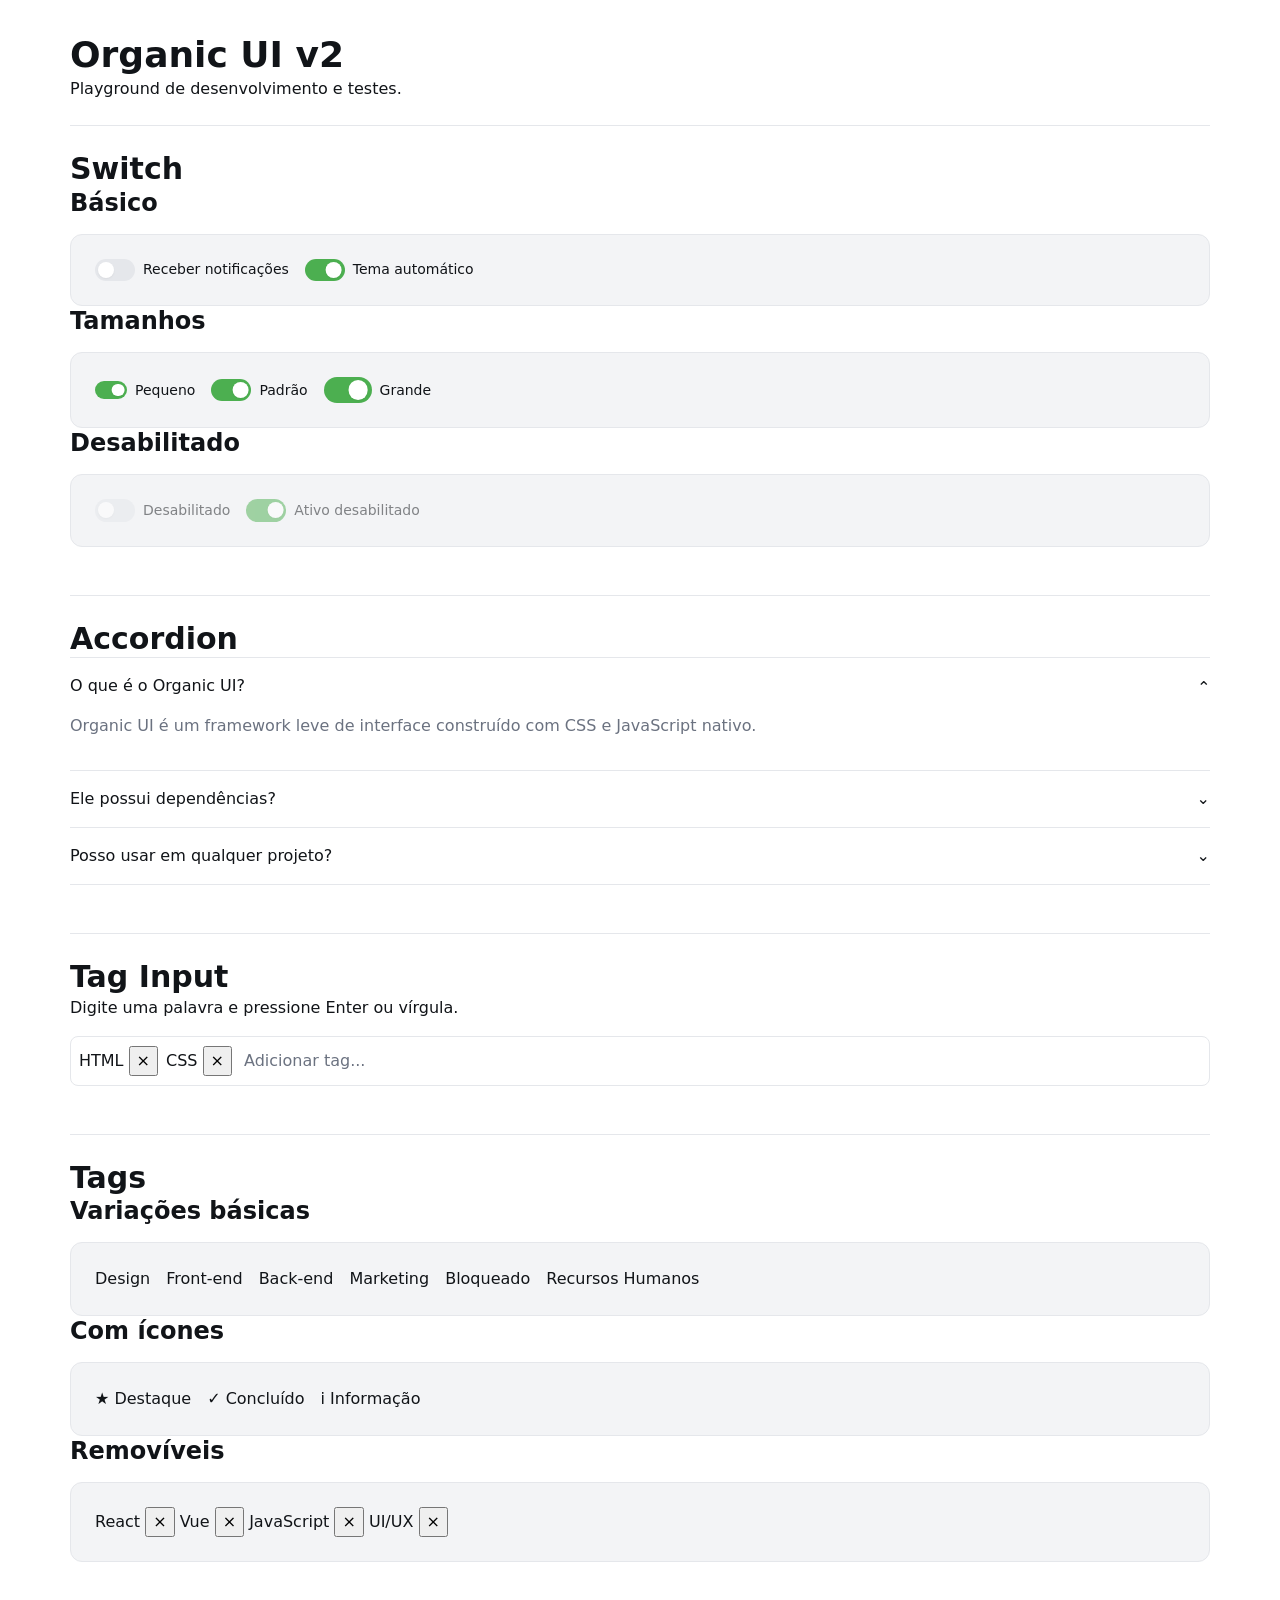
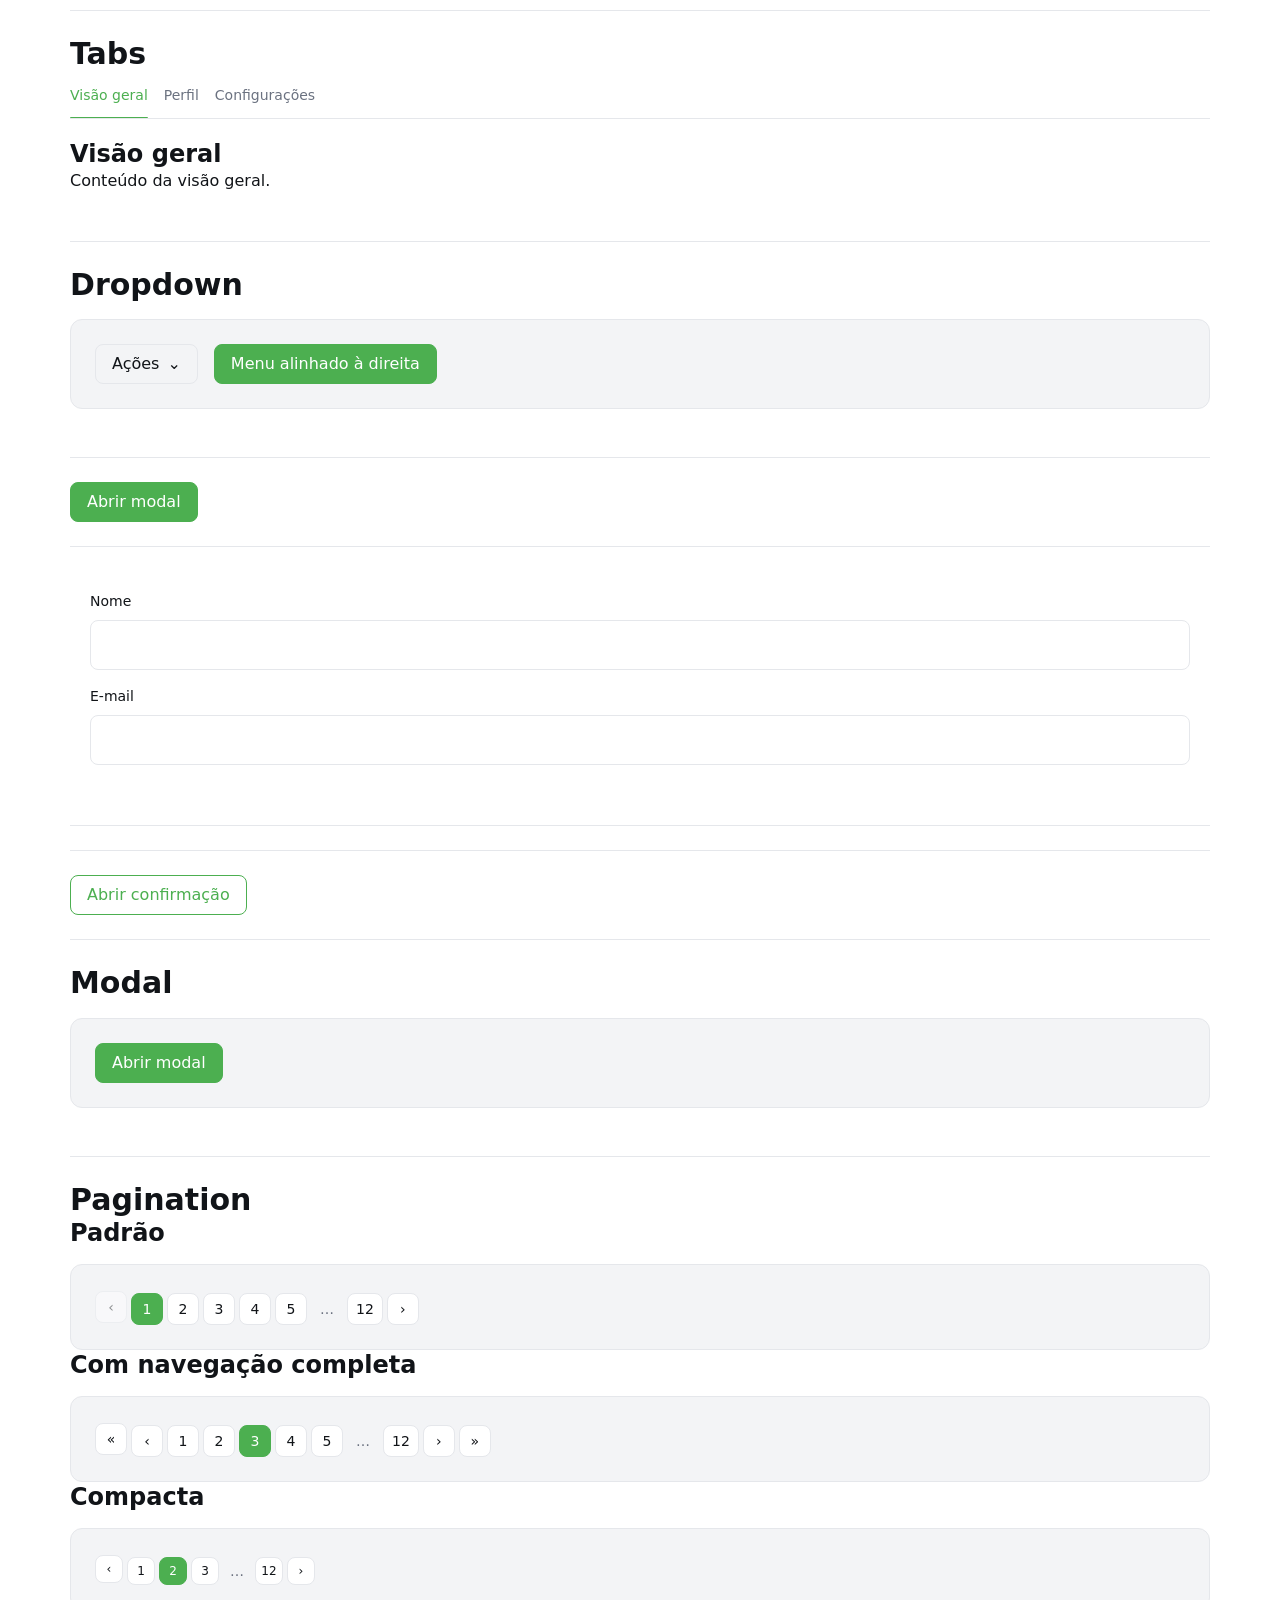
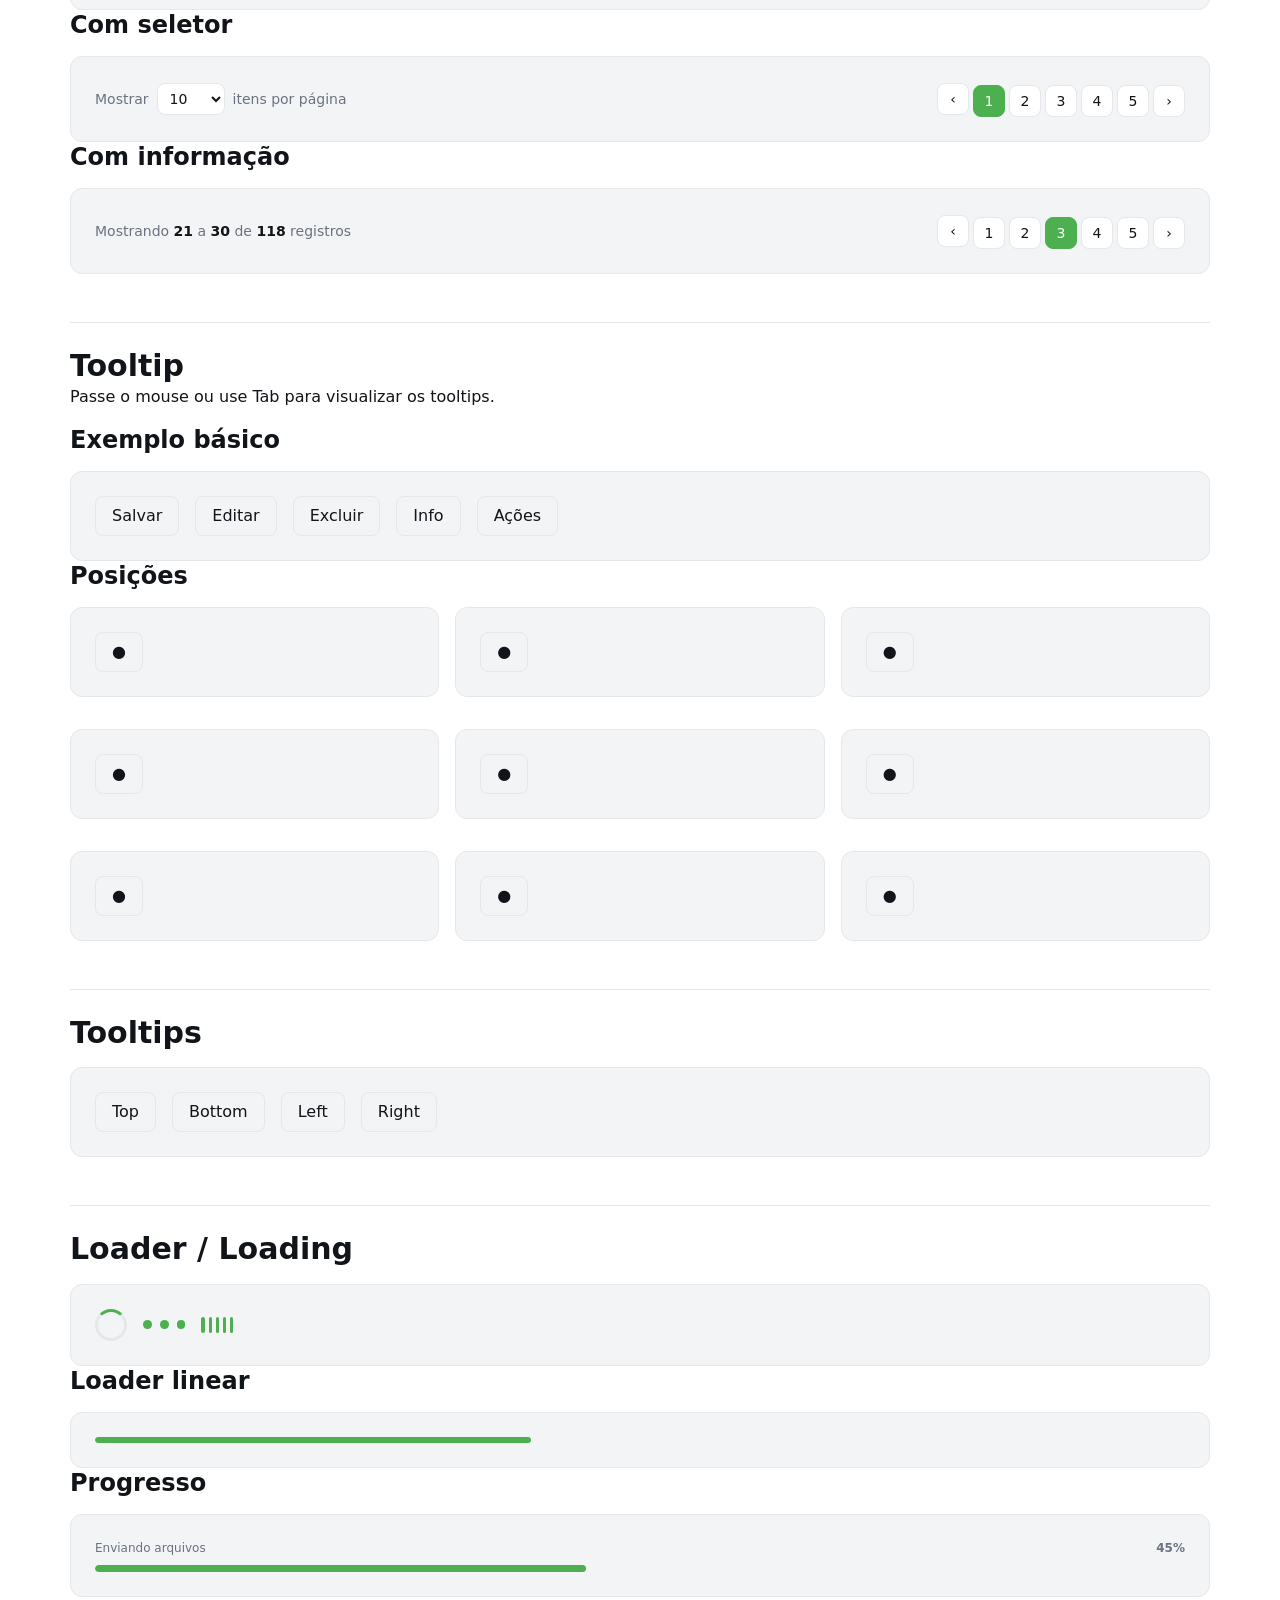
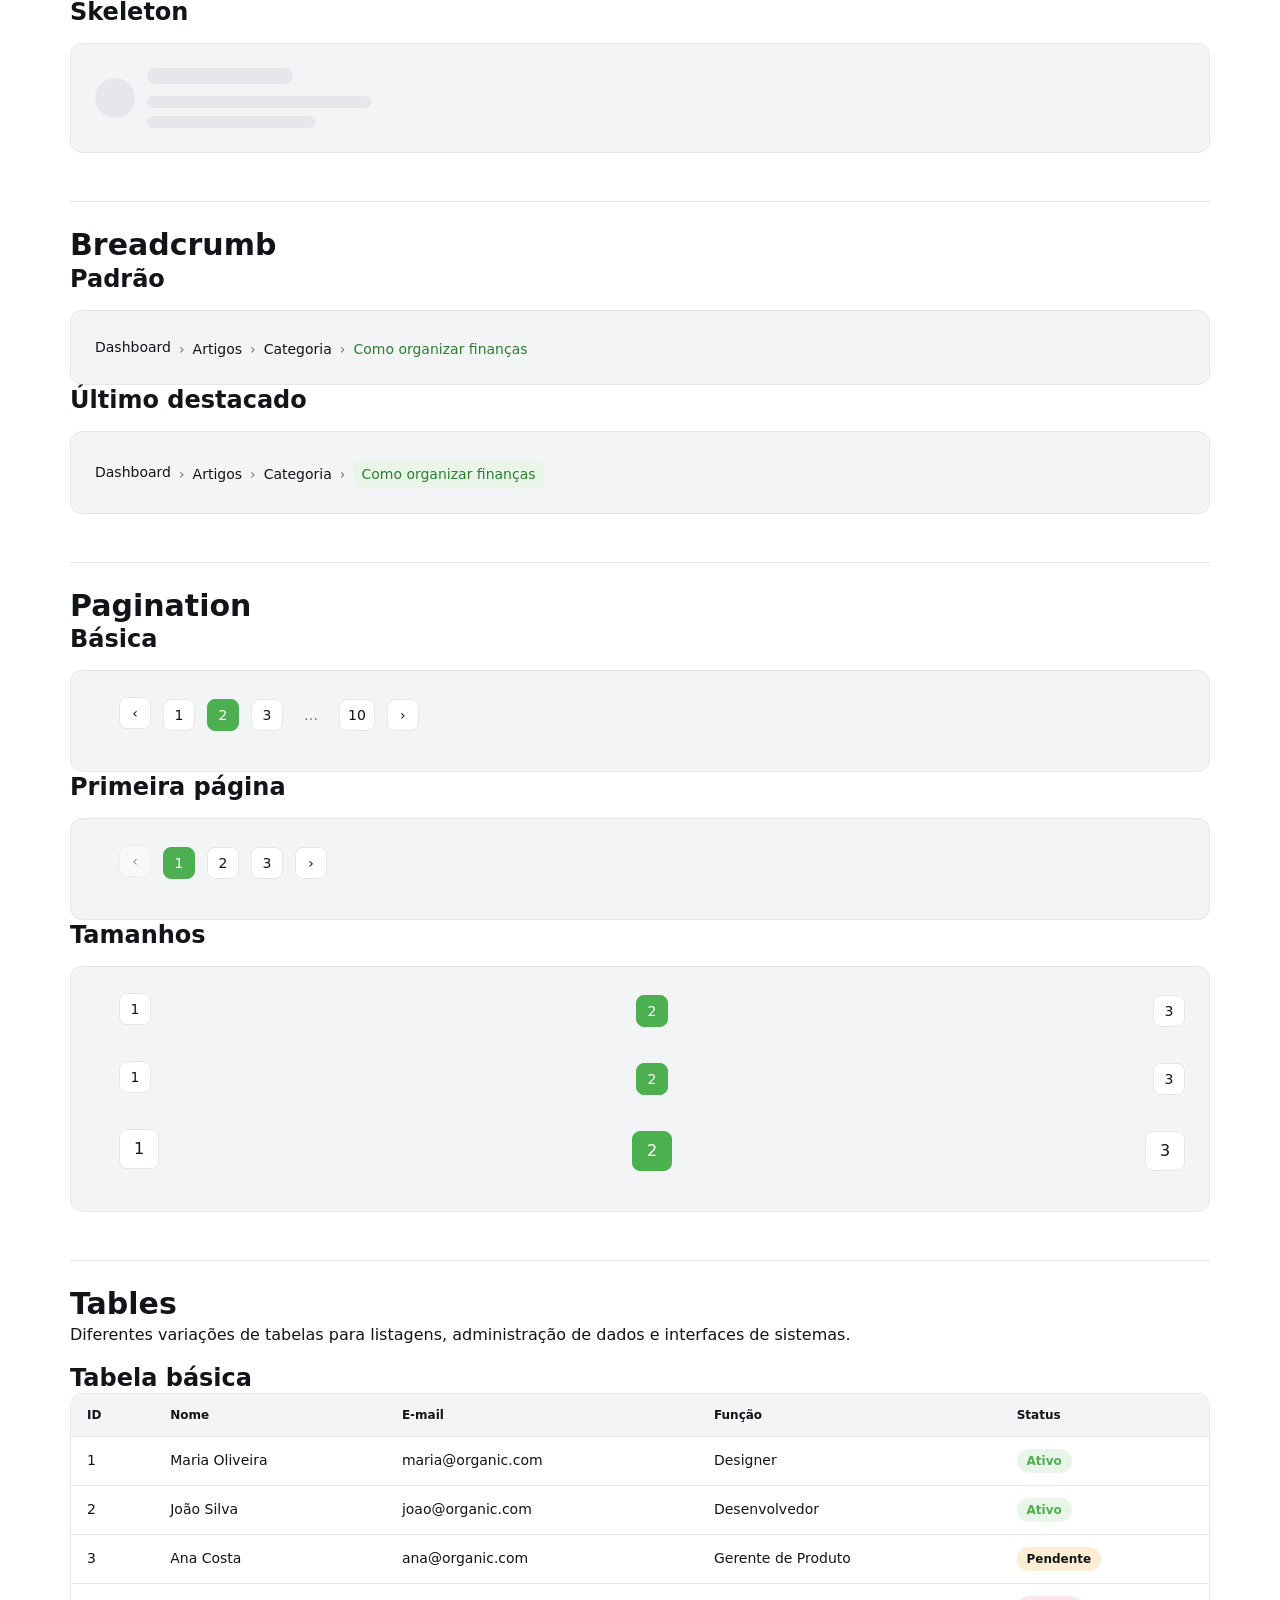
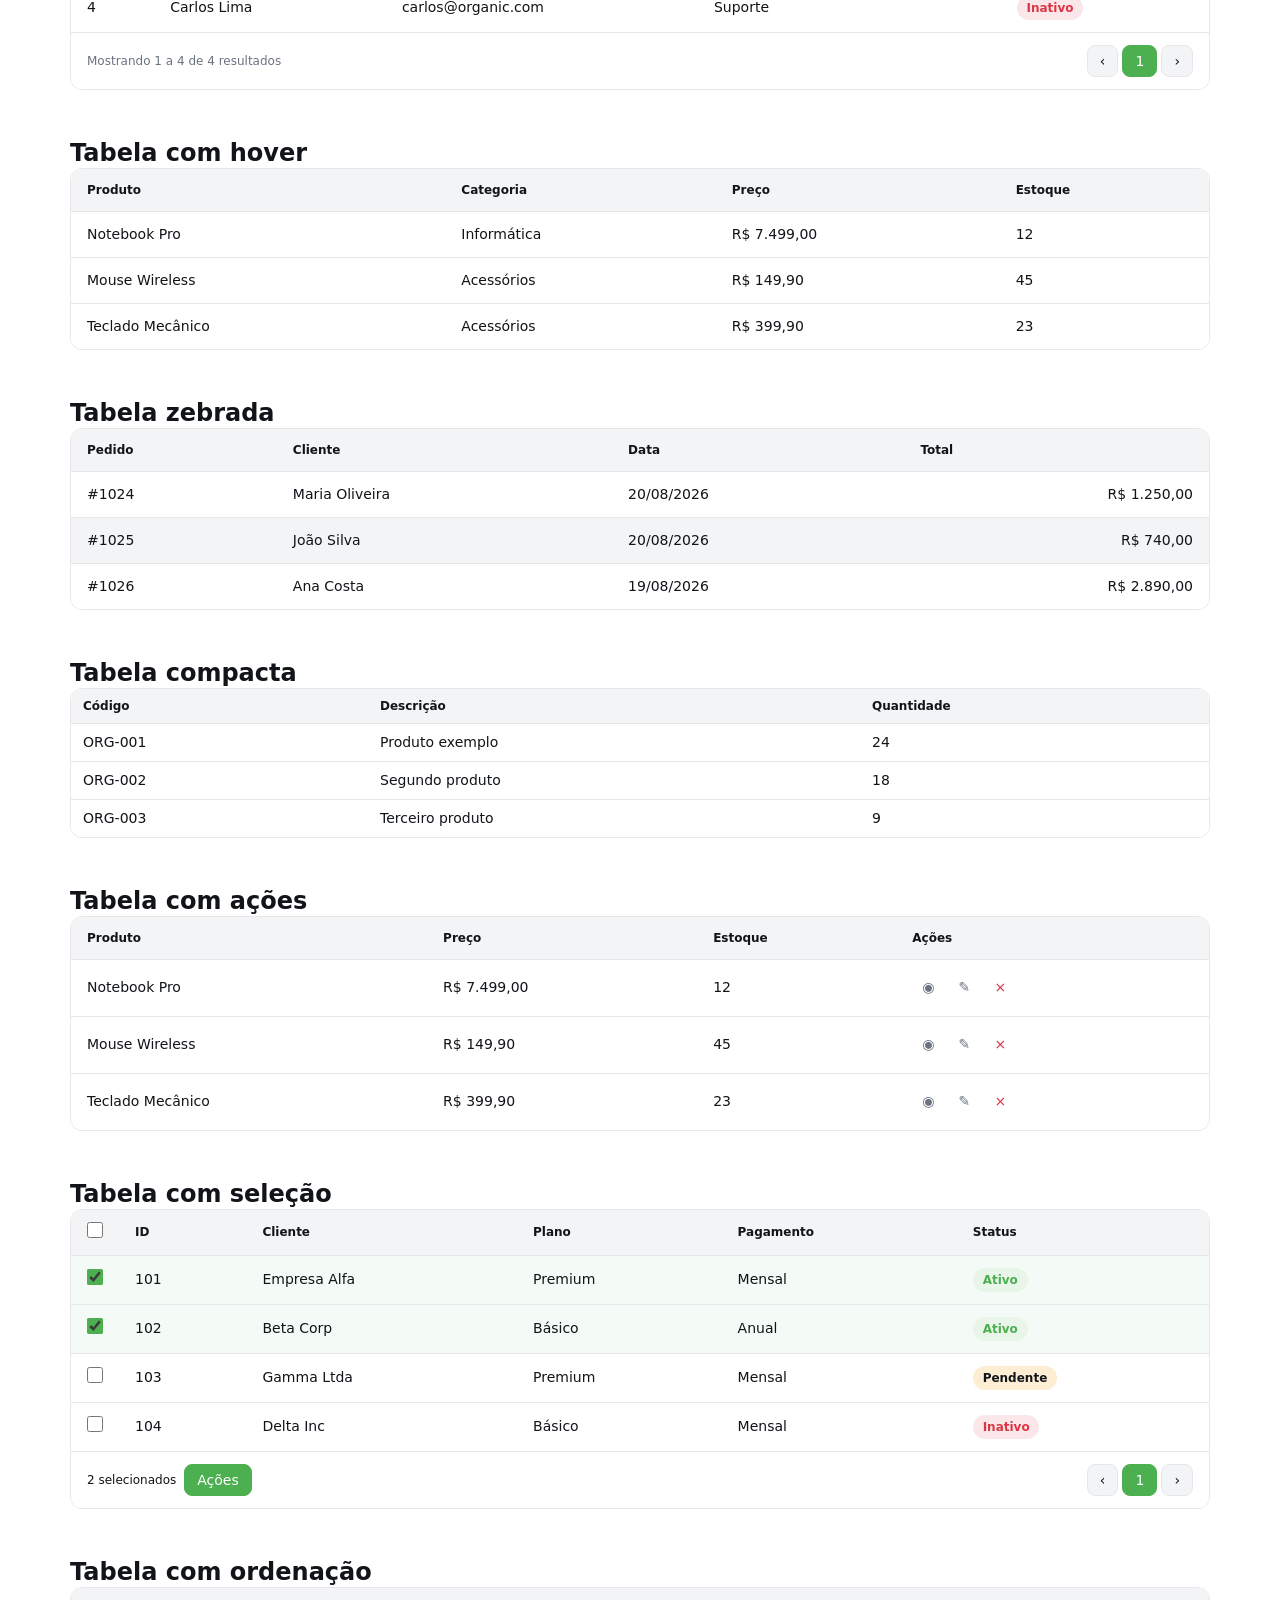
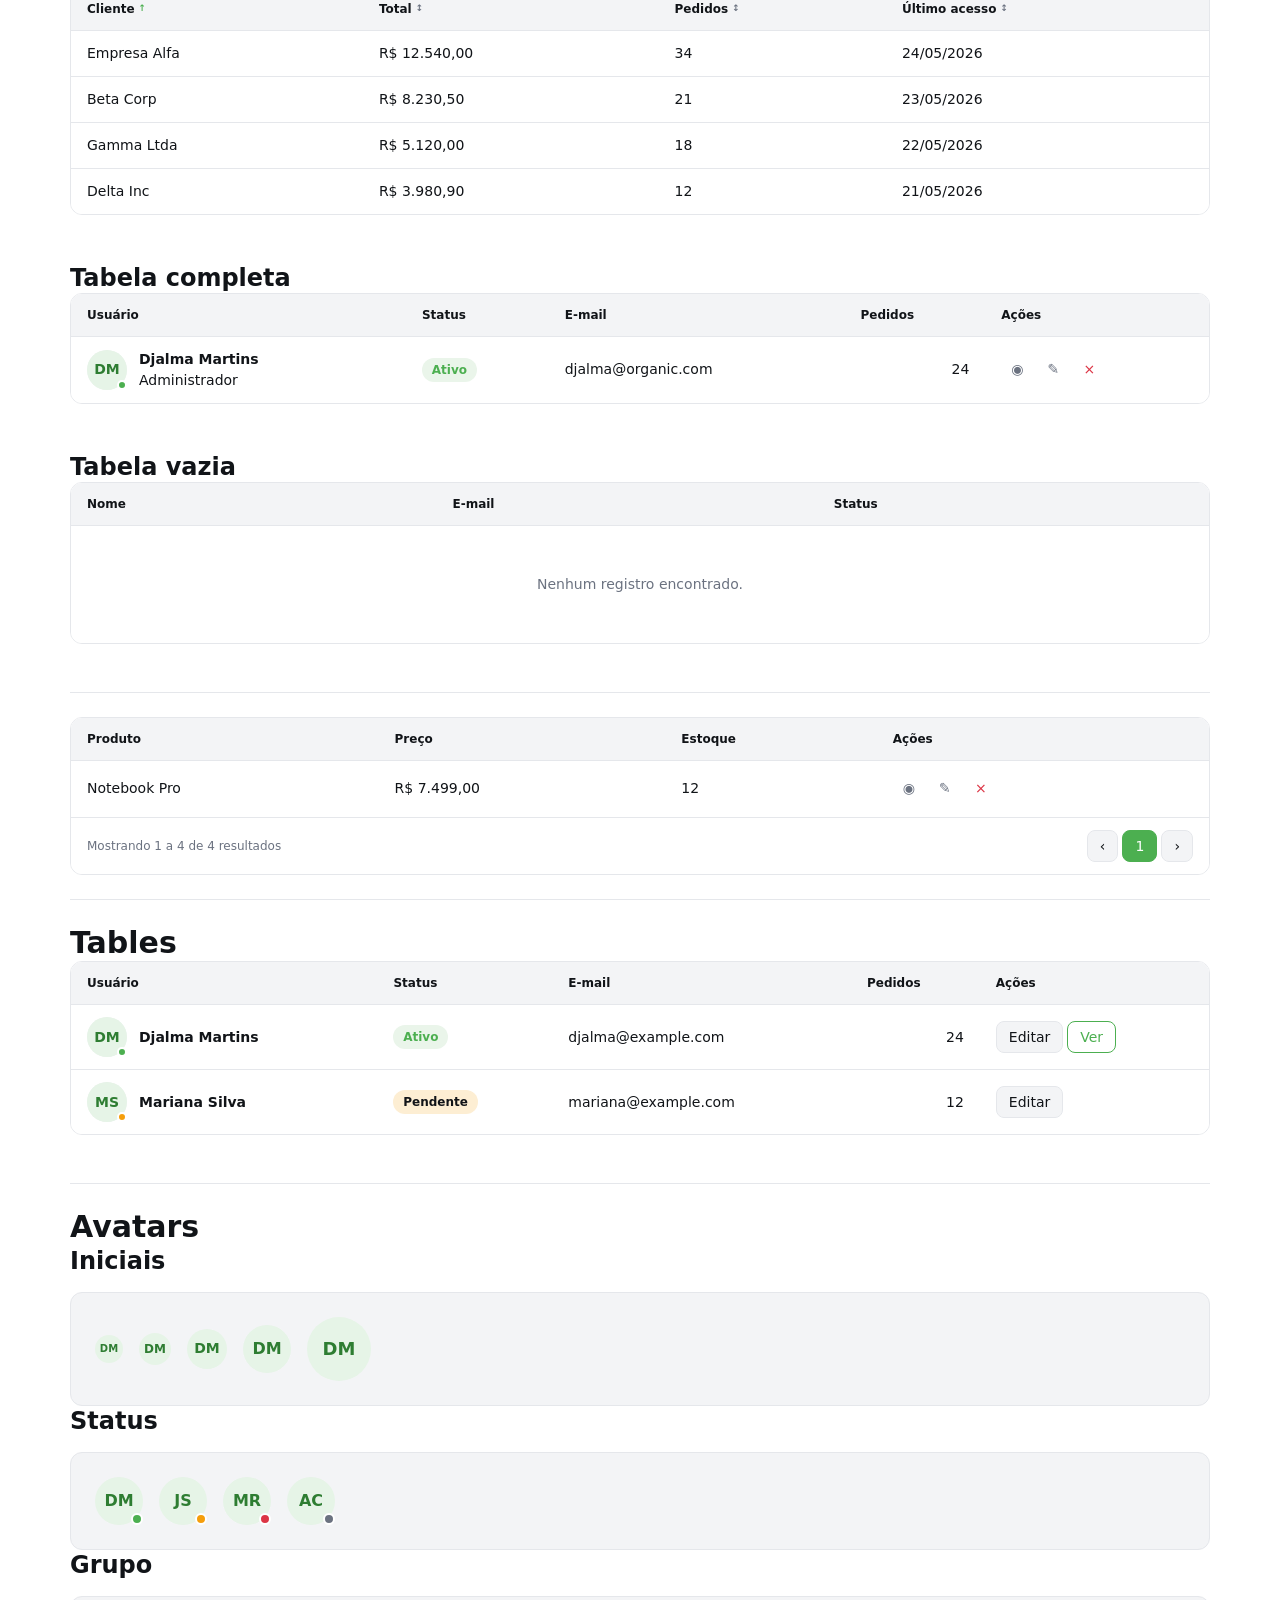
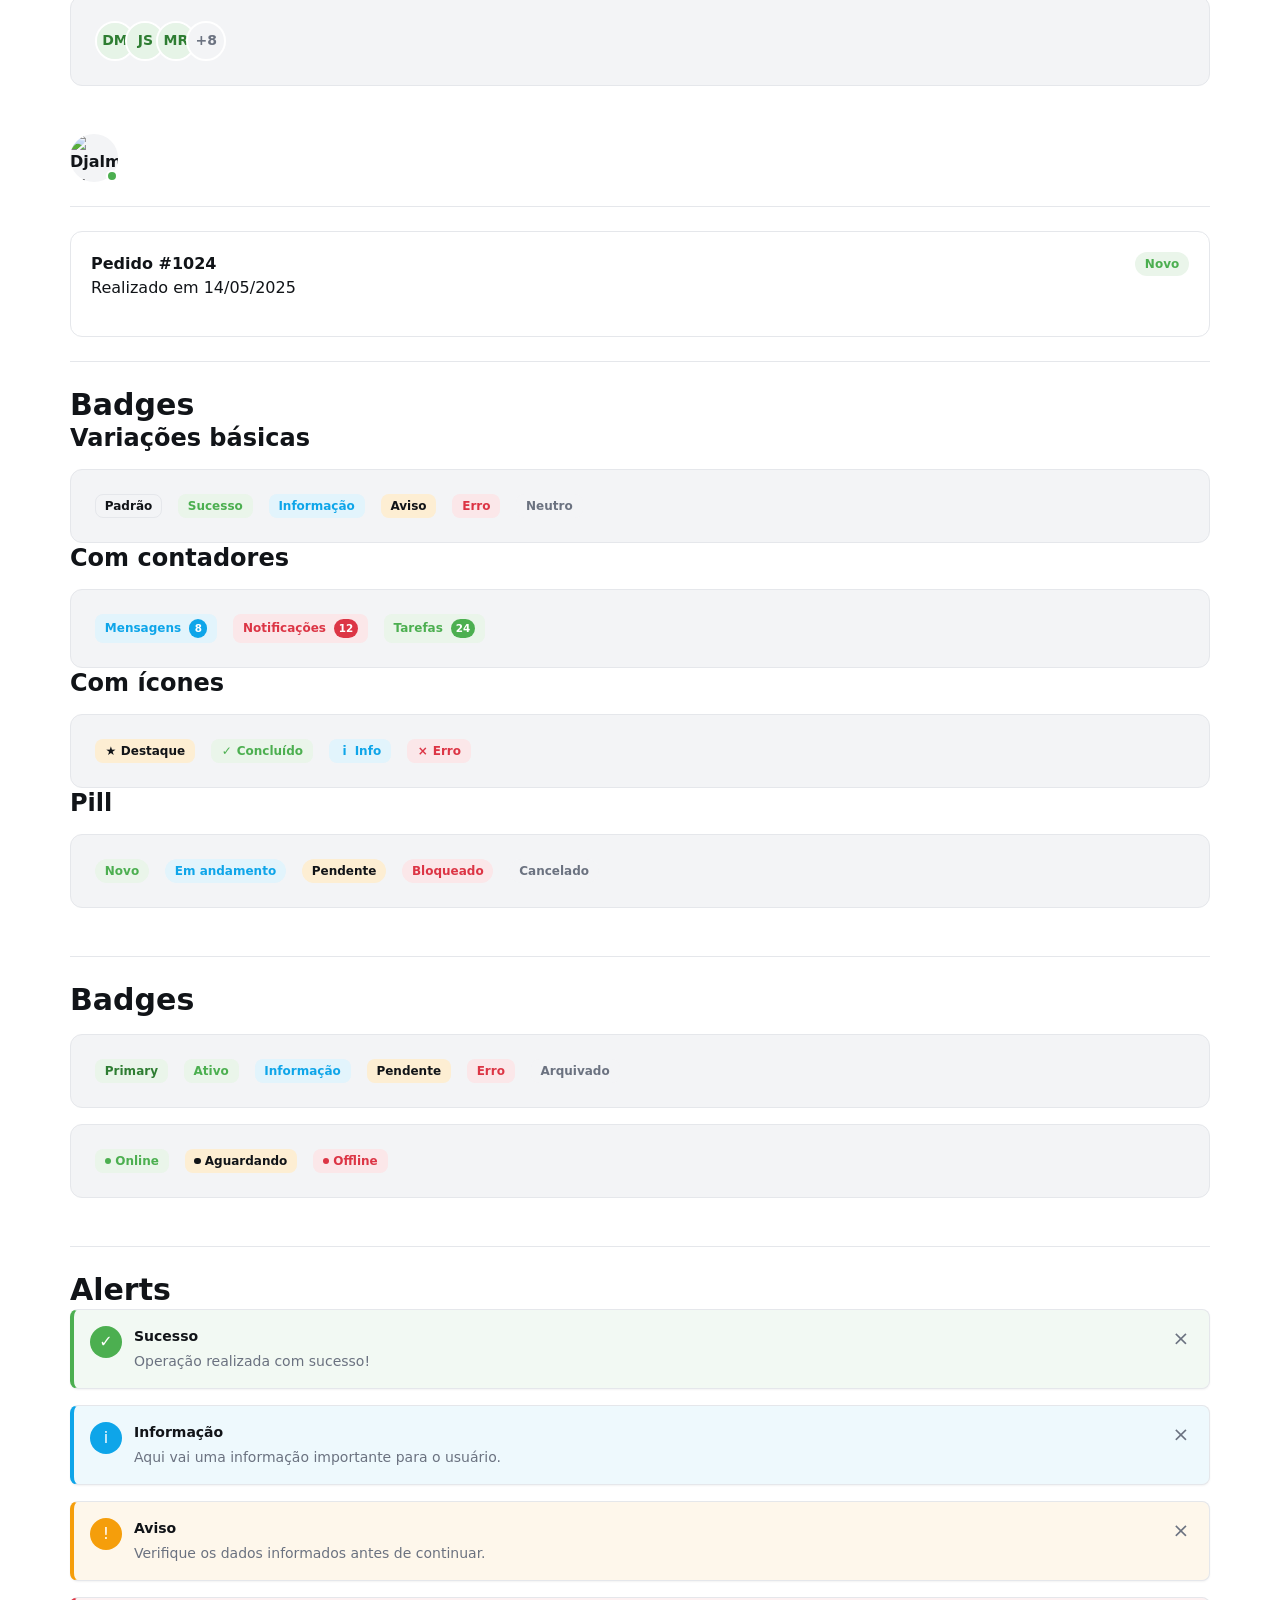
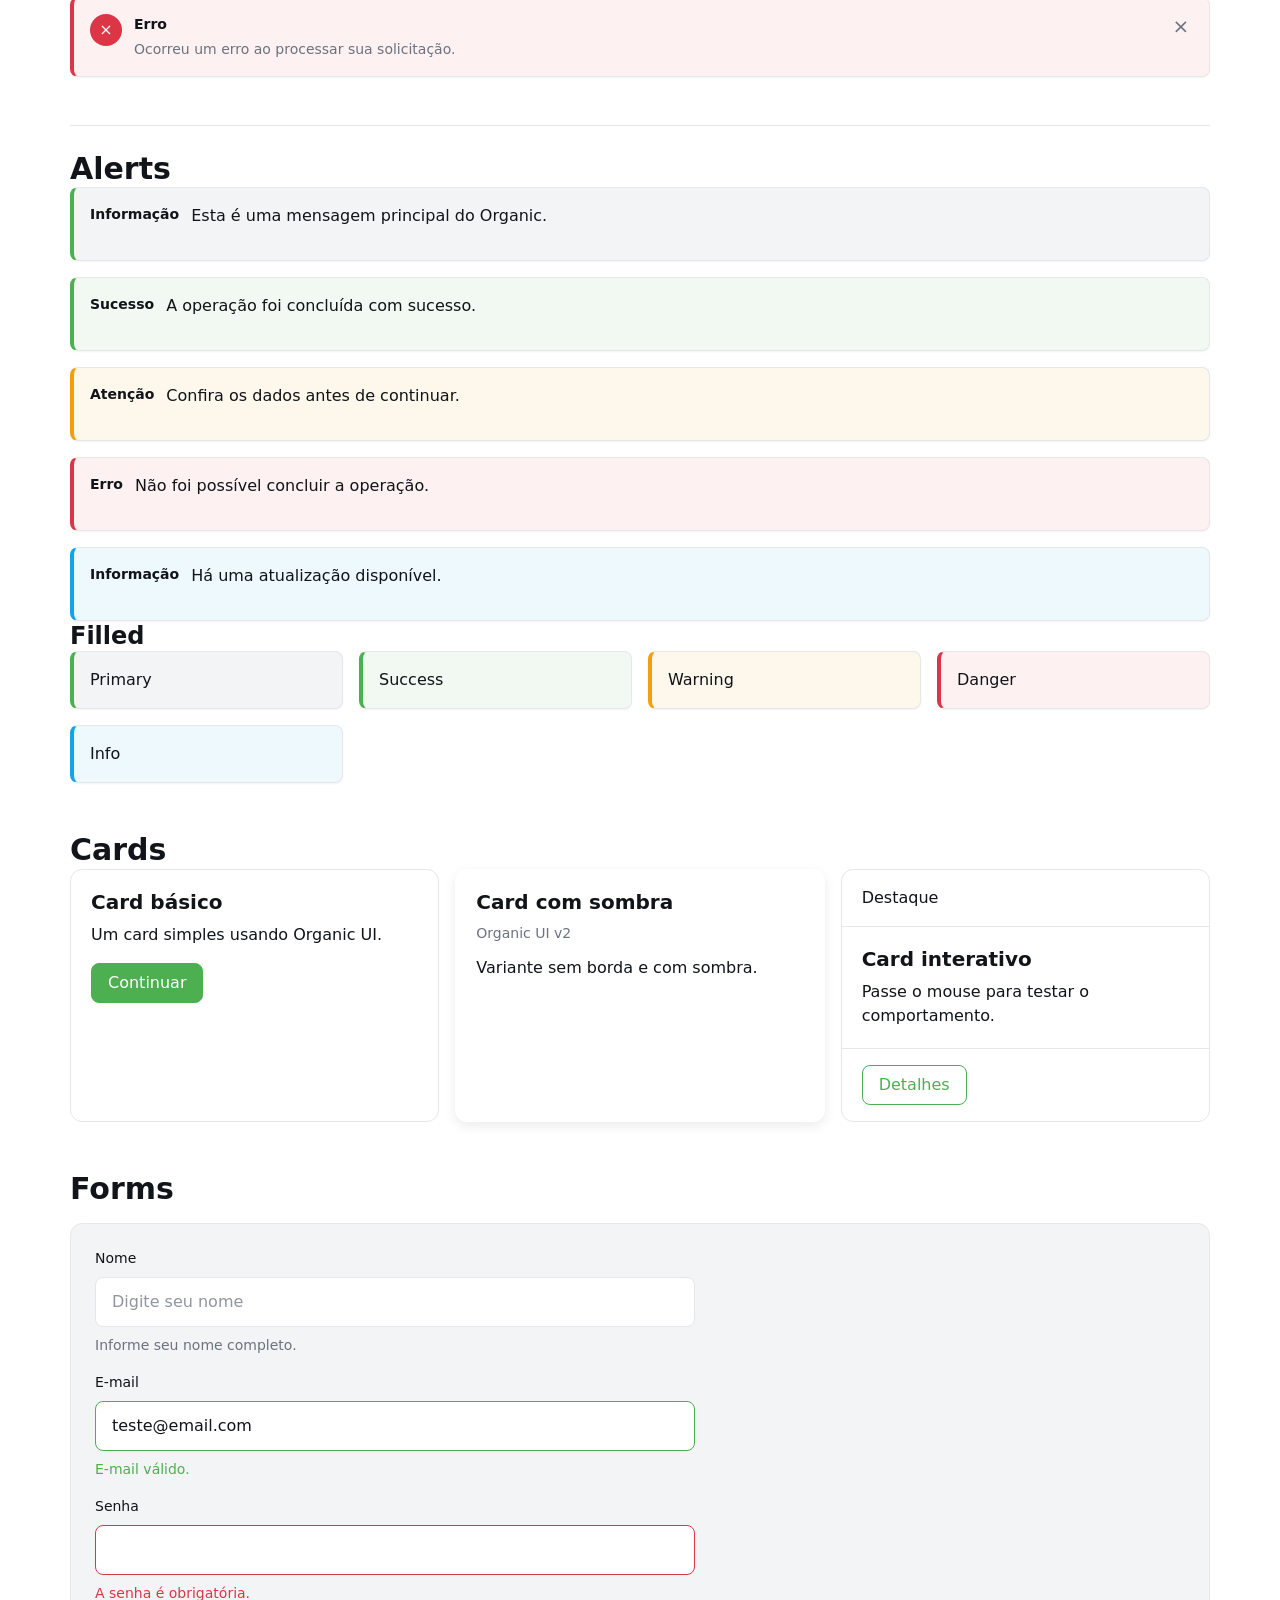
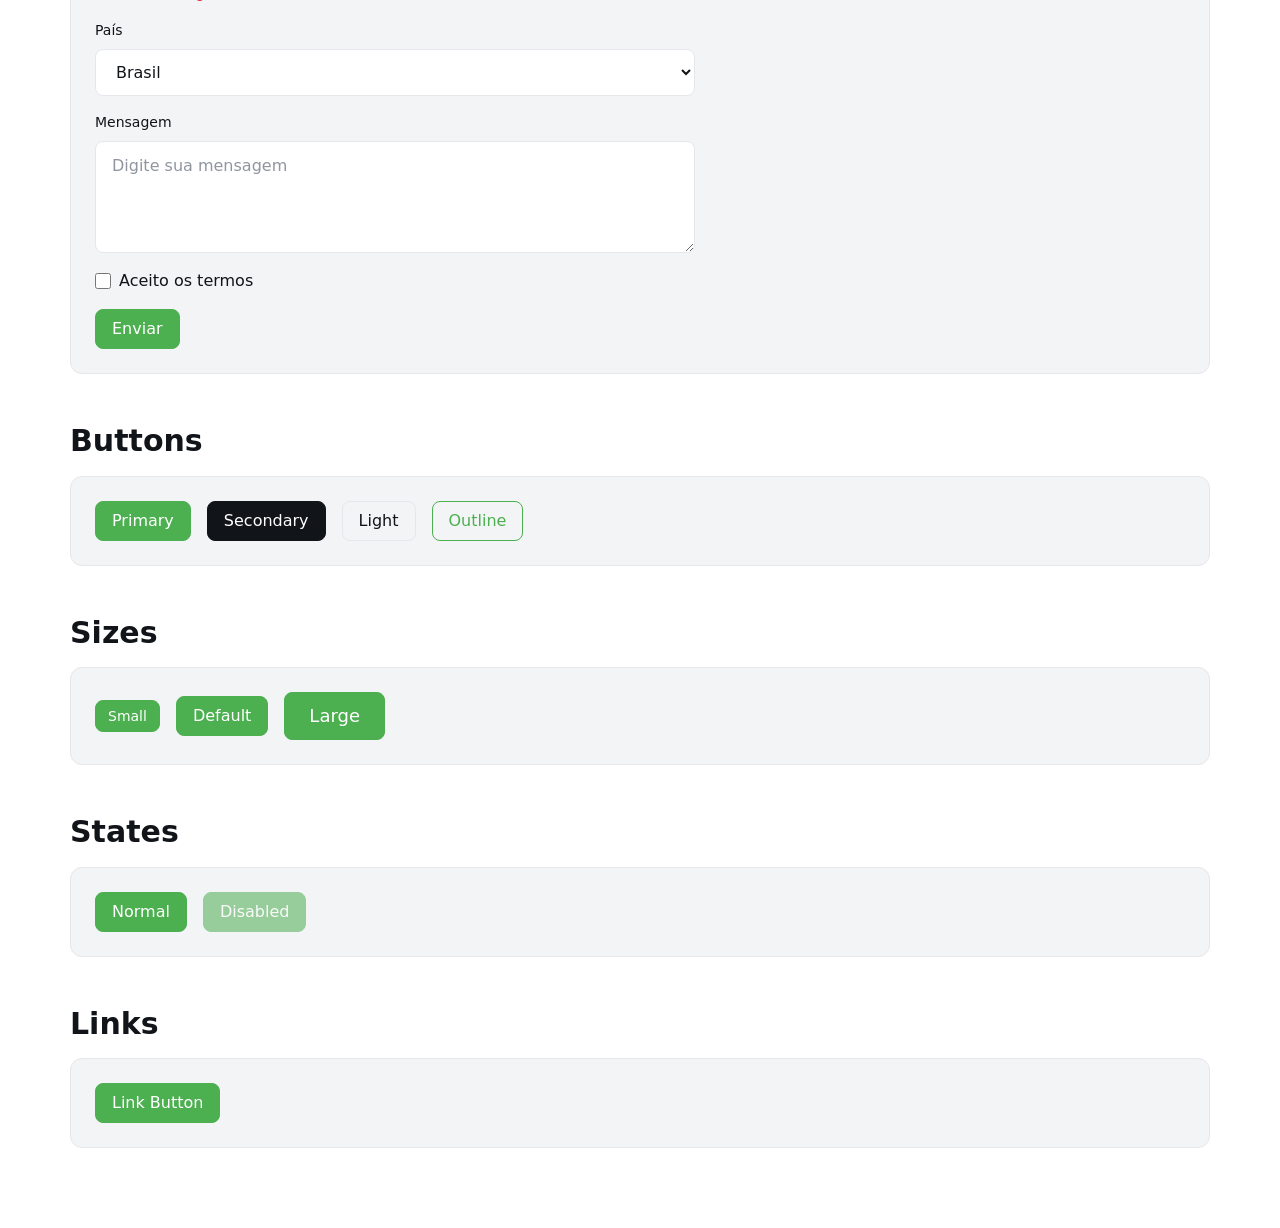
==== examples/index.html @ a5621a3d "Add Organic v2 switch component" ====
<!DOCTYPE html>
<html lang="pt-BR">
<head>
    <meta charset="UTF-8">
    <meta name="viewport" content="width=device-width, initial-scale=1.0">

    <title>Organic UI v2 - Playground</title>

    <link rel="stylesheet" href="../src/css/organic.css">

    <style>
        body {
            padding: 2rem;
        }

        section {
            margin-bottom: 3rem;
        }

        .preview {
            display: flex;
            flex-wrap: wrap;
            gap: 1rem;
            align-items: center;

            margin-top: 1rem;
            padding: 1.5rem;

            border: 1px solid var(--org-border);
            border-radius: var(--org-radius-lg);

            background: var(--org-surface);
        }
    </style>
</head>

<body>

<main class="org-container">

    <header>
        <h1>Organic UI v2</h1>
        <p class="org-lead">
            Playground de desenvolvimento e testes.
        </p>
    </header>

    <hr>
    <section>
        <h2>Switch</h2>

        <h3>Básico</h3>

        <div class="preview">

            <label class="org-switch">
                <input
                        class="org-switch-input"
                        type="checkbox"
                >

                <span class="org-switch-control"></span>

                <span class="org-switch-label">
                Receber notificações
            </span>
            </label>


            <label class="org-switch">
                <input
                        class="org-switch-input"
                        type="checkbox"
                        checked
                >

                <span class="org-switch-control"></span>

                <span class="org-switch-label">
                Tema automático
            </span>
            </label>

        </div>


        <h3>Tamanhos</h3>

        <div class="preview">

            <label class="org-switch org-switch-sm">
                <input
                        class="org-switch-input"
                        type="checkbox"
                        checked
                >

                <span class="org-switch-control"></span>

                <span class="org-switch-label">
                Pequeno
            </span>
            </label>


            <label class="org-switch">
                <input
                        class="org-switch-input"
                        type="checkbox"
                        checked
                >

                <span class="org-switch-control"></span>

                <span class="org-switch-label">
                Padrão
            </span>
            </label>


            <label class="org-switch org-switch-lg">
                <input
                        class="org-switch-input"
                        type="checkbox"
                        checked
                >

                <span class="org-switch-control"></span>

                <span class="org-switch-label">
                Grande
            </span>
            </label>

        </div>


        <h3>Desabilitado</h3>

        <div class="preview">

            <label class="org-switch">
                <input
                        class="org-switch-input"
                        type="checkbox"
                        disabled
                >

                <span class="org-switch-control"></span>

                <span class="org-switch-label">
                Desabilitado
            </span>
            </label>


            <label class="org-switch">
                <input
                        class="org-switch-input"
                        type="checkbox"
                        checked
                        disabled
                >

                <span class="org-switch-control"></span>

                <span class="org-switch-label">
                Ativo desabilitado
            </span>
            </label>

        </div>

    </section>
    <hr>
    <section>
        <h2>Accordion</h2>

        <div
                class="org-accordion"
                data-org-accordion
        >

            <div class="org-accordion-item">

                <button
                        class="org-accordion-trigger"
                        type="button"
                        data-org-accordion-trigger
                        aria-expanded="true"
                        aria-controls="accordion-1"
                >
                    O que é o Organic UI?

                    <span
                            class="org-accordion-icon"
                            aria-hidden="true"
                    >
                    ⌄
                </span>
                </button>

                <div
                        class="org-accordion-panel"
                        id="accordion-1"
                >
                    <p>
                        Organic UI é um framework leve de
                        interface construído com CSS e
                        JavaScript nativo.
                    </p>
                </div>

            </div>


            <div class="org-accordion-item">

                <button
                        class="org-accordion-trigger"
                        type="button"
                        data-org-accordion-trigger
                        aria-expanded="false"
                        aria-controls="accordion-2"
                >
                    Ele possui dependências?

                    <span
                            class="org-accordion-icon"
                            aria-hidden="true"
                    >
                    ⌄
                </span>
                </button>

                <div
                        class="org-accordion-panel"
                        id="accordion-2"
                        hidden
                >
                    <p>
                        Não. A proposta da versão 2 é funcionar
                        sem jQuery, Bootstrap ou outras
                        dependências obrigatórias.
                    </p>
                </div>

            </div>


            <div class="org-accordion-item">

                <button
                        class="org-accordion-trigger"
                        type="button"
                        data-org-accordion-trigger
                        aria-expanded="false"
                        aria-controls="accordion-3"
                >
                    Posso usar em qualquer projeto?

                    <span
                            class="org-accordion-icon"
                            aria-hidden="true"
                    >
                    ⌄
                </span>
                </button>

                <div
                        class="org-accordion-panel"
                        id="accordion-3"
                        hidden
                >
                    <p>
                        Sim. Ele pode ser usado com HTML puro,
                        PHP, Node, React, Vue ou qualquer outro
                        ambiente.
                    </p>
                </div>

            </div>

        </div>
    </section>
    <hr>
    <section>

        <h2>Tag Input</h2>

        <p>
            Digite uma palavra e pressione Enter ou vírgula.
        </p>

        <div
                class="org-tag-input"
                data-org-tags
        >

            <div
                    class="org-tag-input-list"
                    data-org-tag-list
            >

            <span
                    class="org-tag org-tag-primary"
                    data-org-tag-value="HTML"
            >
                HTML

                <button
                        class="org-tag-remove"
                        type="button"
                        aria-label="Remover HTML"
                        data-org-tag-remove
                >
                    ×
                </button>
            </span>


                <span
                        class="org-tag org-tag-primary"
                        data-org-tag-value="CSS"
                >
                CSS

                <button
                        class="org-tag-remove"
                        type="button"
                        aria-label="Remover CSS"
                        data-org-tag-remove
                >
                    ×
                </button>
            </span>

            </div>


            <input
                    class="org-tag-input-control"
                    type="text"
                    placeholder="Adicionar tag..."
                    data-org-tag-input
            >

        </div>

    </section>
    <hr>
    <section>
        <h2>Tags</h2>

        <h3>Variações básicas</h3>

        <div class="preview">
            <span class="org-tag">Design</span>
            <span class="org-tag org-tag-primary">Front-end</span>
            <span class="org-tag org-tag-info">Back-end</span>
            <span class="org-tag org-tag-warning">Marketing</span>
            <span class="org-tag org-tag-danger">Bloqueado</span>
            <span class="org-tag org-tag-success">Recursos Humanos</span>
        </div>

        <h3>Com ícones</h3>

        <div class="preview">
        <span class="org-tag org-tag-warning">
            <span class="org-tag-icon">★</span>
            Destaque
        </span>

            <span class="org-tag org-tag-success">
            <span class="org-tag-icon">✓</span>
            Concluído
        </span>

            <span class="org-tag org-tag-info">
            <span class="org-tag-icon">i</span>
            Informação
        </span>
        </div>

        <h3>Removíveis</h3>

        <div class="preview">
            <div class="org-tags">

            <span class="org-tag">
                React
                <button
                        class="org-tag-remove"
                        type="button"
                        aria-label="Remover React"
                >
                    ×
                </button>
            </span>

                <span class="org-tag">
                Vue
                <button
                        class="org-tag-remove"
                        type="button"
                        aria-label="Remover Vue"
                >
                    ×
                </button>
            </span>

                <span class="org-tag">
                JavaScript
                <button
                        class="org-tag-remove"
                        type="button"
                        aria-label="Remover JavaScript"
                >
                    ×
                </button>
            </span>

                <span class="org-tag">
                UI/UX
                <button
                        class="org-tag-remove"
                        type="button"
                        aria-label="Remover UI/UX"
                >
                    ×
                </button>
            </span>

            </div>
        </div>
    </section>
    <hr>
    <section>

        <h2>Tabs</h2>

        <div
                class="org-tabs"
                data-org-tabs
        >

            <div
                    class="org-tabs-nav"
                    role="tablist"
            >

                <button
                        class="org-tab is-active"
                        type="button"
                        role="tab"
                        data-org-tab="overview"
                        aria-selected="true"
                >
                    Visão geral
                </button>

                <button
                        class="org-tab"
                        type="button"
                        role="tab"
                        data-org-tab="profile"
                        aria-selected="false"
                >
                    Perfil
                </button>

                <button
                        class="org-tab"
                        type="button"
                        role="tab"
                        data-org-tab="settings"
                        aria-selected="false"
                >
                    Configurações
                </button>

            </div>


            <div class="org-tab-content">

                <div
                        class="org-tab-panel"
                        data-org-tab-panel="overview"
                        role="tabpanel"
                >

                    <h3>Visão geral</h3>

                    <p>
                        Conteúdo da visão geral.
                    </p>

                </div>


                <div
                        class="org-tab-panel"
                        data-org-tab-panel="profile"
                        role="tabpanel"
                        hidden
                >

                    <h3>Perfil</h3>

                    <p>
                        Conteúdo do perfil do usuário.
                    </p>

                </div>


                <div
                        class="org-tab-panel"
                        data-org-tab-panel="settings"
                        role="tabpanel"
                        hidden
                >

                    <h3>Configurações</h3>

                    <p>
                        Conteúdo das configurações.
                    </p>

                </div>

            </div>

        </div>

    </section>
    <hr>
    <section>
        <h2>Dropdown</h2>

        <div class="preview">

            <div class="org-dropdown" data-org-dropdown>

                <button
                        class="org-btn org-btn-light"
                        type="button"
                        data-org-dropdown-toggle
                        aria-expanded="false"
                >
                    Ações
                    <span aria-hidden="true">⌄</span>
                </button>

                <div class="org-dropdown-menu">

                    <div class="org-dropdown-header">
                        Opções
                    </div>

                    <a
                            class="org-dropdown-item"
                            href="#"
                    >
                        Visualizar
                    </a>

                    <a
                            class="org-dropdown-item"
                            href="#"
                    >
                        Editar
                    </a>

                    <button
                            class="org-dropdown-item"
                            type="button"
                    >
                        Duplicar
                    </button>

                    <div class="org-dropdown-divider"></div>

                    <button
                            class="org-dropdown-item org-dropdown-item-danger"
                            type="button"
                    >
                        Excluir
                    </button>

                </div>

            </div>


            <div
                    class="org-dropdown org-dropdown-end"
                    data-org-dropdown
            >

                <button
                        class="org-btn org-btn-primary"
                        type="button"
                        data-org-dropdown-toggle
                        aria-expanded="false"
                >
                    Menu alinhado à direita
                </button>

                <div class="org-dropdown-menu">

                    <button class="org-dropdown-item is-active">
                        Dashboard
                    </button>

                    <button class="org-dropdown-item">
                        Usuários
                    </button>

                    <button class="org-dropdown-item">
                        Configurações
                    </button>

                </div>

            </div>

        </div>
    </section>
    <hr>
    <button
            class="org-btn org-btn-primary"
            type="button"
            data-org-modal-open="test-modal"
    >
        Abrir modal
    </button>

    <div
            class="org-modal"
            id="test-modal"
            data-org-modal
            aria-hidden="true"
            role="dialog"
            aria-modal="true"
            aria-labelledby="test-modal-title"
    >
        <div class="org-modal-backdrop"></div>

        <div class="org-modal-dialog">

            <header class="org-modal-header">

                <h3
                        class="org-modal-title"
                        id="test-modal-title"
                >
                    Teste do modal
                </h3>

                <button
                        class="org-modal-close"
                        type="button"
                        data-org-modal-close
                        aria-label="Fechar"
                >
                    ×
                </button>

            </header>

            <div class="org-modal-body">
                <p>Se você está vendo isso, o modal está funcionando.</p>
            </div>

            <footer class="org-modal-footer">

                <button
                        class="org-btn org-btn-light"
                        type="button"
                        data-org-modal-close
                >
                    Cancelar
                </button>

                <button
                        class="org-btn org-btn-primary"
                        type="button"
                >
                    Confirmar
                </button>

            </footer>

        </div>
    </div>
    <hr>
    <div class="org-modal-body">

        <div class="org-form-group">
            <label class="org-label" for="new-name">
                Nome
            </label>

            <input
                    class="org-input"
                    id="new-name"
                    type="text"
            >
        </div>

        <div class="org-form-group">
            <label class="org-label" for="new-email">
                E-mail
            </label>

            <input
                    class="org-input"
                    id="new-email"
                    type="email"
            >
        </div>

    </div>
    <hr>
    <div
            class="org-modal org-modal-alert"
            id="modal-alert"
            data-org-modal
            aria-hidden="true"
            role="dialog"
            aria-modal="true"
            aria-labelledby="modal-alert-title"
    >
        <div class="org-modal-backdrop"></div>

        <div class="org-modal-dialog">

            <div class="org-modal-body">

                <div class="org-modal-icon org-modal-icon-info">
                    i
                </div>

                <h3
                        class="org-modal-title"
                        id="modal-alert-title"
                >
                    Informação importante
                </h3>

                <p>
                    Esta é uma mensagem informativa
                    apresentada em formato modal.
                </p>

            </div>

            <footer class="org-modal-footer">

                <button
                        class="org-btn org-btn-primary"
                        data-org-modal-close
                >
                    Entendi
                </button>

            </footer>

        </div>
    </div>
    <hr>
    <button
            class="org-btn org-btn-outline"
            type="button"
            data-org-modal-open="modal-confirm"
    >
        Abrir confirmação
    </button>

    <div
            class="org-modal org-modal-confirm"
            id="modal-confirm"
            data-org-modal
            aria-hidden="true"
            role="dialog"
            aria-modal="true"
            aria-labelledby="modal-confirm-title"
    >
        <div class="org-modal-backdrop"></div>

        <div class="org-modal-dialog">

            <div class="org-modal-body">

                <div class="org-modal-icon org-modal-icon-danger">
                    !
                </div>

                <h3
                        class="org-modal-title"
                        id="modal-confirm-title"
                >
                    Confirmar exclusão
                </h3>

                <p>
                    Tem certeza que deseja excluir este item?
                    Esta ação não pode ser desfeita.
                </p>

            </div>

            <footer class="org-modal-footer">

                <button
                        class="org-btn org-btn-light"
                        data-org-modal-close
                >
                    Cancelar
                </button>

                <button class="org-btn org-btn-primary">
                    Excluir
                </button>

            </footer>

        </div>
    </div>
    <hr>
    <section>
        <h2>Modal</h2>

        <div class="preview">

            <button
                    class="org-btn org-btn-primary"
                    type="button"
                    data-org-modal-open="example-modal"
            >
                Abrir modal
            </button>

        </div>


        <div
                class="org-modal"
                id="example-modal"
                data-org-modal
                aria-hidden="true"
                role="dialog"
                aria-modal="true"
                aria-labelledby="example-modal-title"
        >

            <div class="org-modal-backdrop"></div>

            <div class="org-modal-dialog">

                <header class="org-modal-header">

                    <h3
                            class="org-modal-title"
                            id="example-modal-title"
                    >
                        Exemplo de modal
                    </h3>

                    <button
                            class="org-modal-close"
                            type="button"
                            data-org-modal-close
                            aria-label="Fechar modal"
                    >
                        ×
                    </button>

                </header>


                <div class="org-modal-body">

                    <p>
                        Este é o primeiro componente JavaScript
                        da Organic UI v2.
                    </p>

                    <div class="org-form-group">
                        <label
                                class="org-label"
                                for="modal-name"
                        >
                            Nome
                        </label>

                        <input
                                class="org-input"
                                id="modal-name"
                                type="text"
                        >
                    </div>

                </div>


                <footer class="org-modal-footer">

                    <button
                            class="org-btn org-btn-light"
                            type="button"
                            data-org-modal-close
                    >
                        Cancelar
                    </button>

                    <button
                            class="org-btn org-btn-primary"
                            type="button"
                    >
                        Salvar
                    </button>

                </footer>

            </div>

        </div>

    </section>
    <hr>
    <section>
        <h2>Pagination</h2>

        <!-- Padrão -->

        <h3>Padrão</h3>

        <div class="preview">

            <nav aria-label="Paginação">
                <ul class="org-pagination-list">

                    <li class="org-pagination-item is-disabled">
                        <a class="org-pagination-link" href="#" aria-disabled="true">
                            ‹
                        </a>
                    </li>

                    <li class="org-pagination-item">
                        <a class="org-pagination-link" href="#" aria-current="page">
                            1
                        </a>
                    </li>

                    <li class="org-pagination-item">
                        <a class="org-pagination-link" href="#">2</a>
                    </li>

                    <li class="org-pagination-item">
                        <a class="org-pagination-link" href="#">3</a>
                    </li>

                    <li class="org-pagination-item">
                        <a class="org-pagination-link" href="#">4</a>
                    </li>

                    <li class="org-pagination-item">
                        <a class="org-pagination-link" href="#">5</a>
                    </li>

                    <li>
                        <span class="org-pagination-ellipsis">…</span>
                    </li>

                    <li class="org-pagination-item">
                        <a class="org-pagination-link" href="#">12</a>
                    </li>

                    <li class="org-pagination-item">
                        <a class="org-pagination-link" href="#">›</a>
                    </li>

                </ul>
            </nav>

        </div>


        <!-- Com navegação completa -->

        <h3>Com navegação completa</h3>

        <div class="preview">

            <nav aria-label="Paginação">
                <ul class="org-pagination-list">

                    <li class="org-pagination-item">
                        <a class="org-pagination-link" href="#">«</a>
                    </li>

                    <li class="org-pagination-item">
                        <a class="org-pagination-link" href="#">‹</a>
                    </li>

                    <li class="org-pagination-item">
                        <a class="org-pagination-link" href="#">1</a>
                    </li>

                    <li class="org-pagination-item">
                        <a class="org-pagination-link" href="#">2</a>
                    </li>

                    <li class="org-pagination-item">
                        <a class="org-pagination-link" href="#" aria-current="page">
                            3
                        </a>
                    </li>

                    <li class="org-pagination-item">
                        <a class="org-pagination-link" href="#">4</a>
                    </li>

                    <li class="org-pagination-item">
                        <a class="org-pagination-link" href="#">5</a>
                    </li>

                    <li>
                        <span class="org-pagination-ellipsis">…</span>
                    </li>

                    <li class="org-pagination-item">
                        <a class="org-pagination-link" href="#">12</a>
                    </li>

                    <li class="org-pagination-item">
                        <a class="org-pagination-link" href="#">›</a>
                    </li>

                    <li class="org-pagination-item">
                        <a class="org-pagination-link" href="#">»</a>
                    </li>

                </ul>
            </nav>

        </div>


        <!-- Compacta -->

        <h3>Compacta</h3>

        <div class="preview">

            <nav aria-label="Paginação">
                <ul class="org-pagination-list org-pagination-compact">

                    <li class="org-pagination-item">
                        <a class="org-pagination-link" href="#">‹</a>
                    </li>

                    <li class="org-pagination-item">
                        <a class="org-pagination-link" href="#">1</a>
                    </li>

                    <li class="org-pagination-item">
                        <a class="org-pagination-link" href="#" aria-current="page">
                            2
                        </a>
                    </li>

                    <li class="org-pagination-item">
                        <a class="org-pagination-link" href="#">3</a>
                    </li>

                    <li>
                        <span class="org-pagination-ellipsis">…</span>
                    </li>

                    <li class="org-pagination-item">
                        <a class="org-pagination-link" href="#">12</a>
                    </li>

                    <li class="org-pagination-item">
                        <a class="org-pagination-link" href="#">›</a>
                    </li>

                </ul>
            </nav>

        </div>


        <!-- Com seletor -->

        <h3>Com seletor</h3>

        <div class="preview">

            <div class="org-pagination">

                <div class="org-pagination-per-page">

                    <span>Mostrar</span>

                    <select
                            class="org-pagination-select"
                            aria-label="Itens por página"
                    >
                        <option>10</option>
                        <option>25</option>
                        <option>50</option>
                        <option>100</option>
                    </select>

                    <span>itens por página</span>

                </div>


                <nav aria-label="Paginação">
                    <ul class="org-pagination-list">

                        <li class="org-pagination-item">
                            <a class="org-pagination-link" href="#">‹</a>
                        </li>

                        <li class="org-pagination-item">
                            <a
                                    class="org-pagination-link"
                                    href="#"
                                    aria-current="page"
                            >
                                1
                            </a>
                        </li>

                        <li class="org-pagination-item">
                            <a class="org-pagination-link" href="#">2</a>
                        </li>

                        <li class="org-pagination-item">
                            <a class="org-pagination-link" href="#">3</a>
                        </li>

                        <li class="org-pagination-item">
                            <a class="org-pagination-link" href="#">4</a>
                        </li>

                        <li class="org-pagination-item">
                            <a class="org-pagination-link" href="#">5</a>
                        </li>

                        <li class="org-pagination-item">
                            <a class="org-pagination-link" href="#">›</a>
                        </li>

                    </ul>
                </nav>

            </div>

        </div>


        <!-- Com informação -->

        <h3>Com informação</h3>

        <div class="preview">

            <div class="org-pagination">

                <div class="org-pagination-info">
                    Mostrando
                    <strong>21</strong>
                    a
                    <strong>30</strong>
                    de
                    <strong>118</strong>
                    registros
                </div>


                <nav aria-label="Paginação">
                    <ul class="org-pagination-list">

                        <li class="org-pagination-item">
                            <a class="org-pagination-link" href="#">‹</a>
                        </li>

                        <li class="org-pagination-item">
                            <a class="org-pagination-link" href="#">1</a>
                        </li>

                        <li class="org-pagination-item">
                            <a class="org-pagination-link" href="#">2</a>
                        </li>

                        <li class="org-pagination-item">
                            <a
                                    class="org-pagination-link"
                                    href="#"
                                    aria-current="page"
                            >
                                3
                            </a>
                        </li>

                        <li class="org-pagination-item">
                            <a class="org-pagination-link" href="#">4</a>
                        </li>

                        <li class="org-pagination-item">
                            <a class="org-pagination-link" href="#">5</a>
                        </li>

                        <li class="org-pagination-item">
                            <a class="org-pagination-link" href="#">›</a>
                        </li>

                    </ul>
                </nav>

            </div>

        </div>

    </section>
    <hr>
    <section>
        <h2>Tooltip</h2>

        <p>
            Passe o mouse ou use Tab para visualizar os tooltips.
        </p>

        <h3>Exemplo básico</h3>

        <div class="preview">

            <button
                    class="org-btn org-btn-light"
                    type="button"
                    data-org-tooltip="Salvar alterações"
            >
                Salvar
            </button>

            <button
                    class="org-btn org-btn-light"
                    type="button"
                    data-org-tooltip="Editar este item"
            >
                Editar
            </button>

            <button
                    class="org-btn org-btn-light"
                    type="button"
                    data-org-tooltip="Excluir permanentemente"
            >
                Excluir
            </button>

            <button
                    class="org-btn org-btn-light"
                    type="button"
                    data-org-tooltip="Mais informações"
            >
                Info
            </button>

            <button
                    class="org-btn org-btn-light"
                    type="button"
                    data-org-tooltip="Ações disponíveis"
            >
                Ações
            </button>

        </div>


        <h3>Posições</h3>

        <div class="org-grid org-grid-3">

            <div class="preview">
                <button
                        class="org-btn org-btn-light"
                        data-org-tooltip="Topo"
                        data-org-tooltip-position="top"
                >
                    ●
                </button>
            </div>

            <div class="preview">
                <button
                        class="org-btn org-btn-light"
                        data-org-tooltip="Topo início"
                        data-org-tooltip-position="top-start"
                >
                    ●
                </button>
            </div>

            <div class="preview">
                <button
                        class="org-btn org-btn-light"
                        data-org-tooltip="Topo fim"
                        data-org-tooltip-position="top-end"
                >
                    ●
                </button>
            </div>


            <div class="preview">
                <button
                        class="org-btn org-btn-light"
                        data-org-tooltip="Esquerda"
                        data-org-tooltip-position="left"
                >
                    ●
                </button>
            </div>

            <div class="preview">
                <button class="org-btn org-btn-light">
                    ●
                </button>
            </div>

            <div class="preview">
                <button
                        class="org-btn org-btn-light"
                        data-org-tooltip="Direita"
                        data-org-tooltip-position="right"
                >
                    ●
                </button>
            </div>


            <div class="preview">
                <button
                        class="org-btn org-btn-light"
                        data-org-tooltip="Base início"
                        data-org-tooltip-position="bottom-start"
                >
                    ●
                </button>
            </div>

            <div class="preview">
                <button
                        class="org-btn org-btn-light"
                        data-org-tooltip="Base"
                        data-org-tooltip-position="bottom"
                >
                    ●
                </button>
            </div>

            <div class="preview">
                <button
                        class="org-btn org-btn-light"
                        data-org-tooltip="Base fim"
                        data-org-tooltip-position="bottom-end"
                >
                    ●
                </button>
            </div>

        </div>
    </section>
    <hr>
    <section>
        <h2>Tooltips</h2>

        <div class="preview">

            <button
                    class="org-btn org-btn-light"
                    type="button"
                    data-org-tooltip="Tooltip superior"
                    data-org-tooltip-position="top"
            >
                Top
            </button>

            <button
                    class="org-btn org-btn-light"
                    type="button"
                    data-org-tooltip="Tooltip inferior"
                    data-org-tooltip-position="bottom"
            >
                Bottom
            </button>

            <button
                    class="org-btn org-btn-light"
                    type="button"
                    data-org-tooltip="Tooltip à esquerda"
                    data-org-tooltip-position="left"
            >
                Left
            </button>

            <button
                    class="org-btn org-btn-light"
                    type="button"
                    data-org-tooltip="Tooltip à direita"
                    data-org-tooltip-position="right"
            >
                Right
            </button>

        </div>
    </section>
    <hr>
    <section>
        <h2>Loader / Loading</h2>

        <div class="preview">

            <!-- Spinner -->

            <div class="org-loader" role="status">
                <span class="org-spinner"></span>
                <span class="org-sr-only">Carregando...</span>
            </div>


            <!-- Dots -->

            <div class="org-loader org-loader-dots" role="status">
                <span class="org-loader-dot"></span>
                <span class="org-loader-dot"></span>
                <span class="org-loader-dot"></span>

                <span class="org-sr-only">Carregando...</span>
            </div>


            <!-- Bars -->

            <div class="org-loader org-loader-bars" role="status">
                <span class="org-loader-bar"></span>
                <span class="org-loader-bar"></span>
                <span class="org-loader-bar"></span>
                <span class="org-loader-bar"></span>
                <span class="org-loader-bar"></span>

                <span class="org-sr-only">Carregando...</span>
            </div>

        </div>


        <h3>Loader linear</h3>

        <div class="preview">

            <div class="org-loader-linear">
                <div class="org-loader-linear-bar"></div>
            </div>

        </div>


        <h3>Progresso</h3>

        <div class="preview">

            <div class="org-progress">

                <div class="org-progress-label">
                    <span>Enviando arquivos</span>
                    <strong>45%</strong>
                </div>

                <div
                        class="org-progress-track"
                        role="progressbar"
                        aria-valuemin="0"
                        aria-valuemax="100"
                        aria-valuenow="45"
                >
                    <div
                            class="org-progress-bar"
                            style="width: 45%"
                    ></div>
                </div>

            </div>

        </div>


        <h3>Skeleton</h3>

        <div class="preview">

            <div class="org-flex org-items-center org-gap-3">

                <div class="org-skeleton org-skeleton-avatar"></div>

                <div style="width: 14rem;">

                    <div
                            class="org-skeleton org-skeleton-title"
                            style="margin-bottom: .75rem;"
                    ></div>

                    <div
                            class="org-skeleton org-skeleton-text"
                            style="margin-bottom: .5rem;"
                    ></div>

                    <div
                            class="org-skeleton org-skeleton-text"
                            style="width: 75%;"
                    ></div>

                </div>

            </div>

        </div>

    </section>
    <hr>
    <section>
        <h2>Breadcrumb</h2>

        <h3>Padrão</h3>

        <div class="preview">
            <nav aria-label="Breadcrumb">
                <ol class="org-breadcrumb">

                    <li class="org-breadcrumb-item">
                        <a class="org-breadcrumb-link" href="#">
                            Dashboard
                        </a>
                    </li>

                    <li class="org-breadcrumb-item">
                        <a class="org-breadcrumb-link" href="#">
                            Artigos
                        </a>
                    </li>

                    <li class="org-breadcrumb-item">
                        <a class="org-breadcrumb-link" href="#">
                            Categoria
                        </a>
                    </li>

                    <li
                            class="org-breadcrumb-item"
                            aria-current="page"
                    >
                        Como organizar finanças
                    </li>

                </ol>
            </nav>
        </div>


        <h3>Último destacado</h3>

        <div class="preview">

            <nav aria-label="Breadcrumb">
                <ol class="org-breadcrumb">

                    <li class="org-breadcrumb-item">
                        <a class="org-breadcrumb-link" href="#">
                            Dashboard
                        </a>
                    </li>

                    <li class="org-breadcrumb-item">
                        <a class="org-breadcrumb-link" href="#">
                            Artigos
                        </a>
                    </li>

                    <li class="org-breadcrumb-item">
                        <a class="org-breadcrumb-link" href="#">
                            Categoria
                        </a>
                    </li>

                    <li
                            class="org-breadcrumb-item"
                            aria-current="page"
                    >
                    <span class="org-breadcrumb-current">
                        Como organizar finanças
                    </span>
                    </li>

                </ol>
            </nav>

        </div>
    </section>
    <hr>
    <section>
        <h2>Pagination</h2>

        <h3>Básica</h3>

        <div class="preview">

            <nav aria-label="Paginação">
                <ul class="org-pagination">

                    <li class="org-pagination-item">
                        <a
                                class="org-pagination-link"
                                href="#"
                                aria-label="Página anterior"
                        >
                            ‹
                        </a>
                    </li>

                    <li class="org-pagination-item">
                        <a class="org-pagination-link" href="#">
                            1
                        </a>
                    </li>

                    <li class="org-pagination-item">
                        <a
                                class="org-pagination-link"
                                href="#"
                                aria-current="page"
                        >
                            2
                        </a>
                    </li>

                    <li class="org-pagination-item">
                        <a class="org-pagination-link" href="#">
                            3
                        </a>
                    </li>

                    <li class="org-pagination-item">
                    <span class="org-pagination-ellipsis">
                        …
                    </span>
                    </li>

                    <li class="org-pagination-item">
                        <a class="org-pagination-link" href="#">
                            10
                        </a>
                    </li>

                    <li class="org-pagination-item">
                        <a
                                class="org-pagination-link"
                                href="#"
                                aria-label="Próxima página"
                        >
                            ›
                        </a>
                    </li>

                </ul>
            </nav>

        </div>


        <h3>Primeira página</h3>

        <div class="preview">

            <nav aria-label="Paginação">
                <ul class="org-pagination">

                    <li class="org-pagination-item is-disabled">
                        <a
                                class="org-pagination-link"
                                href="#"
                                aria-disabled="true"
                        >
                            ‹
                        </a>
                    </li>

                    <li class="org-pagination-item">
                        <a
                                class="org-pagination-link"
                                href="#"
                                aria-current="page"
                        >
                            1
                        </a>
                    </li>

                    <li class="org-pagination-item">
                        <a class="org-pagination-link" href="#">
                            2
                        </a>
                    </li>

                    <li class="org-pagination-item">
                        <a class="org-pagination-link" href="#">
                            3
                        </a>
                    </li>

                    <li class="org-pagination-item">
                        <a class="org-pagination-link" href="#">
                            ›
                        </a>
                    </li>

                </ul>
            </nav>

        </div>


        <h3>Tamanhos</h3>

        <div class="preview">

            <ul class="org-pagination org-pagination-sm">
                <li class="org-pagination-item">
                    <a class="org-pagination-link" href="#">1</a>
                </li>
                <li class="org-pagination-item">
                    <a class="org-pagination-link" href="#" aria-current="page">2</a>
                </li>
                <li class="org-pagination-item">
                    <a class="org-pagination-link" href="#">3</a>
                </li>
            </ul>

            <ul class="org-pagination">
                <li class="org-pagination-item">
                    <a class="org-pagination-link" href="#">1</a>
                </li>
                <li class="org-pagination-item">
                    <a class="org-pagination-link" href="#" aria-current="page">2</a>
                </li>
                <li class="org-pagination-item">
                    <a class="org-pagination-link" href="#">3</a>
                </li>
            </ul>

            <ul class="org-pagination org-pagination-lg">
                <li class="org-pagination-item">
                    <a class="org-pagination-link" href="#">1</a>
                </li>
                <li class="org-pagination-item">
                    <a class="org-pagination-link" href="#" aria-current="page">2</a>
                </li>
                <li class="org-pagination-item">
                    <a class="org-pagination-link" href="#">3</a>
                </li>
            </ul>

        </div>
    </section>
    <hr>
    <!-- =========================================================
     Tables
     ========================================================= -->

    <section id="tables">

        <header>
            <h2>Tables</h2>
            <p>
                Diferentes variações de tabelas para listagens,
                administração de dados e interfaces de sistemas.
            </p>
        </header>


        <!-- =====================================================
             Basic Table
             ===================================================== -->

        <section>
            <h3>Tabela básica</h3>

            <div class="org-table-wrapper">

                <div class="org-table-scroll">

                    <table class="org-table">

                        <thead>
                        <tr>
                            <th>ID</th>
                            <th>Nome</th>
                            <th>E-mail</th>
                            <th>Função</th>
                            <th>Status</th>
                        </tr>
                        </thead>

                        <tbody>

                        <tr>
                            <td>1</td>
                            <td>Maria Oliveira</td>
                            <td>maria@organic.com</td>
                            <td>Designer</td>
                            <td>
                                <span class="org-badge org-badge-success org-badge-pill">
                                    Ativo
                                </span>
                            </td>
                        </tr>

                        <tr>
                            <td>2</td>
                            <td>João Silva</td>
                            <td>joao@organic.com</td>
                            <td>Desenvolvedor</td>
                            <td>
                                <span class="org-badge org-badge-success org-badge-pill">
                                    Ativo
                                </span>
                            </td>
                        </tr>

                        <tr>
                            <td>3</td>
                            <td>Ana Costa</td>
                            <td>ana@organic.com</td>
                            <td>Gerente de Produto</td>
                            <td>
                                <span class="org-badge org-badge-warning org-badge-pill">
                                    Pendente
                                </span>
                            </td>
                        </tr>

                        <tr>
                            <td>4</td>
                            <td>Carlos Lima</td>
                            <td>carlos@organic.com</td>
                            <td>Suporte</td>
                            <td>
                                <span class="org-badge org-badge-danger org-badge-pill">
                                    Inativo
                                </span>
                            </td>
                        </tr>

                        </tbody>

                    </table>

                </div>

                <footer class="org-table-footer">

                <span>
                    Mostrando 1 a 4 de 4 resultados
                </span>

                    <div class="org-flex org-gap-1">

                        <button
                                class="org-btn org-btn-light org-btn-sm"
                                type="button"
                                aria-label="Página anterior"
                        >
                            ‹
                        </button>

                        <button
                                class="org-btn org-btn-primary org-btn-sm"
                                type="button"
                                aria-current="page"
                        >
                            1
                        </button>

                        <button
                                class="org-btn org-btn-light org-btn-sm"
                                type="button"
                                aria-label="Próxima página"
                        >
                            ›
                        </button>

                    </div>

                </footer>

            </div>
        </section>


        <!-- =====================================================
             Hover Table
             ===================================================== -->

        <section>
            <h3>Tabela com hover</h3>

            <div class="org-table-wrapper">

                <div class="org-table-scroll">

                    <table class="org-table org-table-hover">

                        <thead>
                        <tr>
                            <th>Produto</th>
                            <th>Categoria</th>
                            <th>Preço</th>
                            <th>Estoque</th>
                        </tr>
                        </thead>

                        <tbody>

                        <tr>
                            <td>Notebook Pro</td>
                            <td>Informática</td>
                            <td>R$ 7.499,00</td>
                            <td>12</td>
                        </tr>

                        <tr>
                            <td>Mouse Wireless</td>
                            <td>Acessórios</td>
                            <td>R$ 149,90</td>
                            <td>45</td>
                        </tr>

                        <tr>
                            <td>Teclado Mecânico</td>
                            <td>Acessórios</td>
                            <td>R$ 399,90</td>
                            <td>23</td>
                        </tr>

                        </tbody>

                    </table>

                </div>

            </div>
        </section>


        <!-- =====================================================
             Striped Table
             ===================================================== -->

        <section>
            <h3>Tabela zebrada</h3>

            <div class="org-table-wrapper">

                <div class="org-table-scroll">

                    <table class="org-table org-table-striped">

                        <thead>
                        <tr>
                            <th>Pedido</th>
                            <th>Cliente</th>
                            <th>Data</th>
                            <th>Total</th>
                        </tr>
                        </thead>

                        <tbody>

                        <tr>
                            <td>#1024</td>
                            <td>Maria Oliveira</td>
                            <td>20/08/2026</td>
                            <td class="org-table-number">
                                R$ 1.250,00
                            </td>
                        </tr>

                        <tr>
                            <td>#1025</td>
                            <td>João Silva</td>
                            <td>20/08/2026</td>
                            <td class="org-table-number">
                                R$ 740,00
                            </td>
                        </tr>

                        <tr>
                            <td>#1026</td>
                            <td>Ana Costa</td>
                            <td>19/08/2026</td>
                            <td class="org-table-number">
                                R$ 2.890,00
                            </td>
                        </tr>

                        </tbody>

                    </table>

                </div>

            </div>
        </section>


        <!-- =====================================================
             Compact Table
             ===================================================== -->

        <section>
            <h3>Tabela compacta</h3>

            <div class="org-table-wrapper">

                <div class="org-table-scroll">

                    <table class="org-table org-table-sm org-table-hover">

                        <thead>
                        <tr>
                            <th>Código</th>
                            <th>Descrição</th>
                            <th>Quantidade</th>
                        </tr>
                        </thead>

                        <tbody>

                        <tr>
                            <td>ORG-001</td>
                            <td>Produto exemplo</td>
                            <td>24</td>
                        </tr>

                        <tr>
                            <td>ORG-002</td>
                            <td>Segundo produto</td>
                            <td>18</td>
                        </tr>

                        <tr>
                            <td>ORG-003</td>
                            <td>Terceiro produto</td>
                            <td>9</td>
                        </tr>

                        </tbody>

                    </table>

                </div>

            </div>
        </section>


        <!-- =====================================================
             Actions
             ===================================================== -->

        <section>
            <h3>Tabela com ações</h3>

            <div class="org-table-wrapper">

                <div class="org-table-scroll">

                    <table class="org-table org-table-hover">

                        <thead>
                        <tr>
                            <th>Produto</th>
                            <th>Preço</th>
                            <th>Estoque</th>
                            <th>Ações</th>
                        </tr>
                        </thead>

                        <tbody>

                        <tr>
                            <td>Notebook Pro</td>

                            <td>R$ 7.499,00</td>

                            <td>12</td>

                            <td>
                                <div class="org-table-actions">

                                    <button
                                            class="org-table-action"
                                            type="button"
                                            aria-label="Visualizar Notebook Pro"
                                            title="Visualizar"
                                    >
                                        ◉
                                    </button>

                                    <button
                                            class="org-table-action"
                                            type="button"
                                            aria-label="Editar Notebook Pro"
                                            title="Editar"
                                    >
                                        ✎
                                    </button>

                                    <button
                                            class="org-table-action org-table-action-danger"
                                            type="button"
                                            aria-label="Excluir Notebook Pro"
                                            title="Excluir"
                                    >
                                        ×
                                    </button>

                                </div>
                            </td>
                        </tr>


                        <tr>
                            <td>Mouse Wireless</td>

                            <td>R$ 149,90</td>

                            <td>45</td>

                            <td>
                                <div class="org-table-actions">

                                    <button
                                            class="org-table-action"
                                            type="button"
                                            aria-label="Visualizar Mouse Wireless"
                                    >
                                        ◉
                                    </button>

                                    <button
                                            class="org-table-action"
                                            type="button"
                                            aria-label="Editar Mouse Wireless"
                                    >
                                        ✎
                                    </button>

                                    <button
                                            class="org-table-action org-table-action-danger"
                                            type="button"
                                            aria-label="Excluir Mouse Wireless"
                                    >
                                        ×
                                    </button>

                                </div>
                            </td>
                        </tr>


                        <tr>
                            <td>Teclado Mecânico</td>

                            <td>R$ 399,90</td>

                            <td>23</td>

                            <td>
                                <div class="org-table-actions">

                                    <button
                                            class="org-table-action"
                                            type="button"
                                            aria-label="Visualizar Teclado Mecânico"
                                    >
                                        ◉
                                    </button>

                                    <button
                                            class="org-table-action"
                                            type="button"
                                            aria-label="Editar Teclado Mecânico"
                                    >
                                        ✎
                                    </button>

                                    <button
                                            class="org-table-action org-table-action-danger"
                                            type="button"
                                            aria-label="Excluir Teclado Mecânico"
                                    >
                                        ×
                                    </button>

                                </div>
                            </td>
                        </tr>

                        </tbody>

                    </table>

                </div>

            </div>
        </section>


        <!-- =====================================================
             Selection
             ===================================================== -->

        <section>
            <h3>Tabela com seleção</h3>

            <div class="org-table-wrapper">

                <div class="org-table-scroll">

                    <table class="org-table org-table-hover">

                        <thead>
                        <tr>
                            <th class="org-table-select">
                                <input
                                        class="org-table-check"
                                        type="checkbox"
                                        aria-label="Selecionar todos"
                                >
                            </th>

                            <th>ID</th>
                            <th>Cliente</th>
                            <th>Plano</th>
                            <th>Pagamento</th>
                            <th>Status</th>
                        </tr>
                        </thead>

                        <tbody>

                        <tr class="org-table-row-selected">

                            <td>
                                <input
                                        class="org-table-check"
                                        type="checkbox"
                                        checked
                                        aria-label="Selecionar Empresa Alfa"
                                >
                            </td>

                            <td>101</td>
                            <td>Empresa Alfa</td>
                            <td>Premium</td>
                            <td>Mensal</td>

                            <td>
                                <span class="org-badge org-badge-success org-badge-pill">
                                    Ativo
                                </span>
                            </td>

                        </tr>


                        <tr class="org-table-row-selected">

                            <td>
                                <input
                                        class="org-table-check"
                                        type="checkbox"
                                        checked
                                        aria-label="Selecionar Beta Corp"
                                >
                            </td>

                            <td>102</td>
                            <td>Beta Corp</td>
                            <td>Básico</td>
                            <td>Anual</td>

                            <td>
                                <span class="org-badge org-badge-success org-badge-pill">
                                    Ativo
                                </span>
                            </td>

                        </tr>


                        <tr>

                            <td>
                                <input
                                        class="org-table-check"
                                        type="checkbox"
                                        aria-label="Selecionar Gamma Ltda"
                                >
                            </td>

                            <td>103</td>
                            <td>Gamma Ltda</td>
                            <td>Premium</td>
                            <td>Mensal</td>

                            <td>
                                <span class="org-badge org-badge-warning org-badge-pill">
                                    Pendente
                                </span>
                            </td>

                        </tr>


                        <tr>

                            <td>
                                <input
                                        class="org-table-check"
                                        type="checkbox"
                                        aria-label="Selecionar Delta Inc"
                                >
                            </td>

                            <td>104</td>
                            <td>Delta Inc</td>
                            <td>Básico</td>
                            <td>Mensal</td>

                            <td>
                                <span class="org-badge org-badge-danger org-badge-pill">
                                    Inativo
                                </span>
                            </td>

                        </tr>

                        </tbody>

                    </table>

                </div>


                <footer class="org-table-footer">

                    <div class="org-table-selection">

                    <span class="org-table-selection-count">
                        2 selecionados
                    </span>

                        <button
                                class="org-btn org-btn-primary org-btn-sm"
                                type="button"
                        >
                            Ações
                        </button>

                    </div>

                    <div class="org-flex org-gap-1">

                        <button
                                class="org-btn org-btn-light org-btn-sm"
                                type="button"
                        >
                            ‹
                        </button>

                        <button
                                class="org-btn org-btn-primary org-btn-sm"
                                type="button"
                        >
                            1
                        </button>

                        <button
                                class="org-btn org-btn-light org-btn-sm"
                                type="button"
                        >
                            ›
                        </button>

                    </div>

                </footer>

            </div>
        </section>


        <!-- =====================================================
             Sortable
             ===================================================== -->

        <section>
            <h3>Tabela com ordenação</h3>

            <div class="org-table-wrapper">

                <div class="org-table-scroll">

                    <table class="org-table org-table-hover">

                        <thead>
                        <tr>

                            <th>
                                <button
                                        class="org-table-sort"
                                        type="button"
                                        aria-sort="ascending"
                                >
                                    Cliente
                                </button>
                            </th>

                            <th>
                                <button
                                        class="org-table-sort"
                                        type="button"
                                >
                                    Total
                                </button>
                            </th>

                            <th>
                                <button
                                        class="org-table-sort"
                                        type="button"
                                >
                                    Pedidos
                                </button>
                            </th>

                            <th>
                                <button
                                        class="org-table-sort"
                                        type="button"
                                >
                                    Último acesso
                                </button>
                            </th>

                        </tr>
                        </thead>

                        <tbody>

                        <tr>
                            <td>Empresa Alfa</td>
                            <td>R$ 12.540,00</td>
                            <td>34</td>
                            <td>24/05/2026</td>
                        </tr>

                        <tr>
                            <td>Beta Corp</td>
                            <td>R$ 8.230,50</td>
                            <td>21</td>
                            <td>23/05/2026</td>
                        </tr>

                        <tr>
                            <td>Gamma Ltda</td>
                            <td>R$ 5.120,00</td>
                            <td>18</td>
                            <td>22/05/2026</td>
                        </tr>

                        <tr>
                            <td>Delta Inc</td>
                            <td>R$ 3.980,90</td>
                            <td>12</td>
                            <td>21/05/2026</td>
                        </tr>

                        </tbody>

                    </table>

                </div>

            </div>
        </section>


        <!-- =====================================================
             Avatar + Badge + Actions
             ===================================================== -->

        <section>
            <h3>Tabela completa</h3>

            <div class="org-table-wrapper">

                <div class="org-table-scroll">

                    <table class="org-table org-table-hover">

                        <thead>
                        <tr>
                            <th>Usuário</th>
                            <th>Status</th>
                            <th>E-mail</th>
                            <th>Pedidos</th>
                            <th>Ações</th>
                        </tr>
                        </thead>

                        <tbody>

                        <tr>

                            <td>
                                <div class="org-flex org-items-center org-gap-3">

                                    <span class="org-avatar">

                                        <span class="org-avatar-initials">
                                            DM
                                        </span>

                                        <span
                                                class="org-avatar-status org-avatar-online"
                                                aria-label="Online"
                                        ></span>

                                    </span>

                                    <div>
                                        <strong>Djalma Martins</strong>
                                        <div class="org-text-muted">
                                            Administrador
                                        </div>
                                    </div>

                                </div>
                            </td>

                            <td>
                                <span class="org-badge org-badge-success org-badge-pill">
                                    Ativo
                                </span>
                            </td>

                            <td>djalma@organic.com</td>

                            <td class="org-table-number">
                                24
                            </td>

                            <td>

                                <div class="org-table-actions">

                                    <button
                                            class="org-table-action"
                                            type="button"
                                            aria-label="Visualizar usuário"
                                    >
                                        ◉
                                    </button>

                                    <button
                                            class="org-table-action"
                                            type="button"
                                            aria-label="Editar usuário"
                                    >
                                        ✎
                                    </button>

                                    <button
                                            class="org-table-action org-table-action-danger"
                                            type="button"
                                            aria-label="Excluir usuário"
                                    >
                                        ×
                                    </button>

                                </div>

                            </td>

                        </tr>

                        </tbody>

                    </table>

                </div>

            </div>
        </section>


        <!-- =====================================================
             Empty
             ===================================================== -->

        <section>
            <h3>Tabela vazia</h3>

            <div class="org-table-wrapper">

                <div class="org-table-scroll">

                    <table class="org-table">

                        <thead>
                        <tr>
                            <th>Nome</th>
                            <th>E-mail</th>
                            <th>Status</th>
                        </tr>
                        </thead>

                        <tbody>

                        <tr>
                            <td
                                    class="org-table-empty"
                                    colspan="3"
                            >
                                Nenhum registro encontrado.
                            </td>
                        </tr>

                        </tbody>

                    </table>

                </div>

            </div>
        </section>

    </section>
    <hr>
    <div class="org-table-wrapper">

        <div class="org-table-scroll">

            <table class="org-table org-table-hover">

                <thead>
                <tr>
                    <th>Produto</th>
                    <th>Preço</th>
                    <th>Estoque</th>
                    <th>Ações</th>
                </tr>
                </thead>

                <tbody>

                <tr>
                    <td>Notebook Pro</td>

                    <td>R$ 7.499,00</td>

                    <td>12</td>

                    <td>
                        <div class="org-table-actions">

                            <button
                                    class="org-table-action"
                                    type="button"
                                    aria-label="Visualizar"
                            >
                                ◉
                            </button>

                            <button
                                    class="org-table-action"
                                    type="button"
                                    aria-label="Editar"
                            >
                                ✎
                            </button>

                            <button
                                    class="org-table-action org-table-action-danger"
                                    type="button"
                                    aria-label="Excluir"
                            >
                                ×
                            </button>

                        </div>
                    </td>
                </tr>

                </tbody>

            </table>

        </div>

        <footer class="org-table-footer">

        <span>
            Mostrando 1 a 4 de 4 resultados
        </span>

            <div class="org-flex org-gap-1">

                <button class="org-btn org-btn-light org-btn-sm">
                    ‹
                </button>

                <button class="org-btn org-btn-primary org-btn-sm">
                    1
                </button>

                <button class="org-btn org-btn-light org-btn-sm">
                    ›
                </button>

            </div>

        </footer>

    </div>
    <hr>
    <section>
        <h2>Tables</h2>

        <div class="org-table-wrapper">

            <table class="org-table org-table-hover">

                <thead>
                <tr>
                    <th>Usuário</th>
                    <th>Status</th>
                    <th>E-mail</th>
                    <th>Pedidos</th>
                    <th>Ações</th>
                </tr>
                </thead>

                <tbody>

                <tr>
                    <td>
                        <div class="org-flex org-items-center org-gap-3">

                            <span class="org-avatar">
                                <span class="org-avatar-initials">DM</span>
                                <span class="org-avatar-status org-avatar-online"></span>
                            </span>

                            <strong>Djalma Martins</strong>

                        </div>
                    </td>

                    <td>
                        <span class="org-badge org-badge-success org-badge-pill">
                            Ativo
                        </span>
                    </td>

                    <td>djalma@example.com</td>

                    <td class="org-table-number">
                        24
                    </td>

                    <td>
                        <div class="org-table-actions">

                            <button class="org-btn org-btn-light org-btn-sm">
                                Editar
                            </button>

                            <button class="org-btn org-btn-outline org-btn-sm">
                                Ver
                            </button>

                        </div>
                    </td>
                </tr>


                <tr>
                    <td>
                        <div class="org-flex org-items-center org-gap-3">

                            <span class="org-avatar">
                                <span class="org-avatar-initials">MS</span>
                                <span class="org-avatar-status org-avatar-away"></span>
                            </span>

                            <strong>Mariana Silva</strong>

                        </div>
                    </td>

                    <td>
                        <span class="org-badge org-badge-warning org-badge-pill">
                            Pendente
                        </span>
                    </td>

                    <td>mariana@example.com</td>

                    <td class="org-table-number">
                        12
                    </td>

                    <td>
                        <div class="org-table-actions">
                            <button class="org-btn org-btn-light org-btn-sm">
                                Editar
                            </button>
                        </div>
                    </td>
                </tr>

                </tbody>

            </table>

        </div>
    </section>
    <hr>
    <section>
        <h2>Avatars</h2>

        <h3>Iniciais</h3>

        <div class="preview">

        <span class="org-avatar org-avatar-xs">
            <span class="org-avatar-initials">DM</span>
        </span>

            <span class="org-avatar org-avatar-sm">
            <span class="org-avatar-initials">DM</span>
        </span>

            <span class="org-avatar">
            <span class="org-avatar-initials">DM</span>
        </span>

            <span class="org-avatar org-avatar-lg">
            <span class="org-avatar-initials">DM</span>
        </span>

            <span class="org-avatar org-avatar-xl">
            <span class="org-avatar-initials">DM</span>
        </span>

        </div>


        <h3>Status</h3>

        <div class="preview">

        <span class="org-avatar org-avatar-lg">
            <span class="org-avatar-initials">DM</span>
            <span
                    class="org-avatar-status org-avatar-online"
                    aria-label="Online"
            ></span>
        </span>

            <span class="org-avatar org-avatar-lg">
            <span class="org-avatar-initials">JS</span>
            <span
                    class="org-avatar-status org-avatar-away"
                    aria-label="Ausente"
            ></span>
        </span>

            <span class="org-avatar org-avatar-lg">
            <span class="org-avatar-initials">MR</span>
            <span
                    class="org-avatar-status org-avatar-busy"
                    aria-label="Ocupado"
            ></span>
        </span>

            <span class="org-avatar org-avatar-lg">
            <span class="org-avatar-initials">AC</span>
            <span
                    class="org-avatar-status org-avatar-offline"
                    aria-label="Offline"
            ></span>
        </span>

        </div>


        <h3>Grupo</h3>

        <div class="preview">

            <div class="org-avatar-group">

            <span class="org-avatar">
                <span class="org-avatar-initials">DM</span>
            </span>

                <span class="org-avatar">
                <span class="org-avatar-initials">JS</span>
            </span>

                <span class="org-avatar">
                <span class="org-avatar-initials">MR</span>
            </span>

                <span class="org-avatar org-avatar-more">
                +8
            </span>

            </div>

        </div>

    </section>
    <span class="org-avatar org-avatar-lg">
    <img
            class="org-avatar-img"
            src="usuario.jpg"
            alt="Djalma Martins"
    >

    <span class="org-avatar-status org-avatar-online"></span>
</span>
    <hr>
    <div class="org-card">
        <div class="org-card-body">

            <div class="org-flex org-items-center org-justify-between">
                <strong>Pedido #1024</strong>

                <span class="org-badge org-badge-success org-badge-pill">
                Novo
            </span>
            </div>

            <p class="org-text-muted">
                Realizado em 14/05/2025
            </p>

        </div>
    </div>
    <hr>
    <section>
        <h2>Badges</h2>

        <h3>Variações básicas</h3>

        <div class="preview">
            <span class="org-badge org-badge-default">Padrão</span>
            <span class="org-badge org-badge-success">Sucesso</span>
            <span class="org-badge org-badge-info">Informação</span>
            <span class="org-badge org-badge-warning">Aviso</span>
            <span class="org-badge org-badge-danger">Erro</span>
            <span class="org-badge org-badge-neutral">Neutro</span>
        </div>


        <h3>Com contadores</h3>

        <div class="preview">

        <span class="org-badge org-badge-info org-badge-counter">
            Mensagens
            <span class="org-badge-count">
                <span>8</span>
            </span>
        </span>

            <span class="org-badge org-badge-danger org-badge-counter">
            Notificações
            <span class="org-badge-count">
                <span>12</span>
            </span>
        </span>

            <span class="org-badge org-badge-success org-badge-counter">
            Tarefas
            <span class="org-badge-count">
                <span>24</span>
            </span>
        </span>

        </div>


        <h3>Com ícones</h3>

        <div class="preview">

        <span class="org-badge org-badge-warning">
            <span class="org-badge-icon">★</span>
            Destaque
        </span>

            <span class="org-badge org-badge-success">
            <span class="org-badge-icon">✓</span>
            Concluído
        </span>

            <span class="org-badge org-badge-info">
            <span class="org-badge-icon">i</span>
            Info
        </span>

            <span class="org-badge org-badge-danger">
            <span class="org-badge-icon">×</span>
            Erro
        </span>

        </div>


        <h3>Pill</h3>

        <div class="preview">
            <span class="org-badge org-badge-success org-badge-pill">Novo</span>
            <span class="org-badge org-badge-info org-badge-pill">Em andamento</span>
            <span class="org-badge org-badge-warning org-badge-pill">Pendente</span>
            <span class="org-badge org-badge-danger org-badge-pill">Bloqueado</span>
            <span class="org-badge org-badge-neutral org-badge-pill">Cancelado</span>
        </div>
    </section>
    <hr>
    <section>
        <h2>Badges</h2>

        <div class="preview">

        <span class="org-badge org-badge-primary">
            Primary
        </span>

            <span class="org-badge org-badge-success">
            Ativo
        </span>

            <span class="org-badge org-badge-info">
            Informação
        </span>

            <span class="org-badge org-badge-warning">
            Pendente
        </span>

            <span class="org-badge org-badge-danger">
            Erro
        </span>

            <span class="org-badge org-badge-neutral">
            Arquivado
        </span>

        </div>

        <div class="preview">

        <span class="org-badge org-badge-success org-badge-dot">
            Online
        </span>

            <span class="org-badge org-badge-warning org-badge-dot">
            Aguardando
        </span>

            <span class="org-badge org-badge-danger org-badge-dot">
            Offline
        </span>

        </div>

    </section>
    <hr>

    <section>
        <h2>Alerts</h2>

        <div class="org-grid">

            <div class="org-alert org-alert-success" role="alert">
                <div class="org-alert-icon">
                    ✓
                </div>

                <div class="org-alert-content">
                    <strong class="org-alert-title">
                        Sucesso
                    </strong>

                    <p class="org-alert-text">
                        Operação realizada com sucesso!
                    </p>
                </div>

                <button
                        class="org-alert-close"
                        type="button"
                        aria-label="Fechar mensagem"
                >
                    ×
                </button>
            </div>


            <div class="org-alert org-alert-info" role="alert">
                <div class="org-alert-icon">
                    i
                </div>

                <div class="org-alert-content">
                    <strong class="org-alert-title">
                        Informação
                    </strong>

                    <p class="org-alert-text">
                        Aqui vai uma informação importante para o usuário.
                    </p>
                </div>

                <button
                        class="org-alert-close"
                        type="button"
                        aria-label="Fechar mensagem"
                >
                    ×
                </button>
            </div>


            <div class="org-alert org-alert-warning" role="alert">
                <div class="org-alert-icon">
                    !
                </div>

                <div class="org-alert-content">
                    <strong class="org-alert-title">
                        Aviso
                    </strong>

                    <p class="org-alert-text">
                        Verifique os dados informados antes de continuar.
                    </p>
                </div>

                <button
                        class="org-alert-close"
                        type="button"
                        aria-label="Fechar mensagem"
                >
                    ×
                </button>
            </div>


            <div class="org-alert org-alert-danger" role="alert">
                <div class="org-alert-icon">
                    ×
                </div>

                <div class="org-alert-content">
                    <strong class="org-alert-title">
                        Erro
                    </strong>

                    <p class="org-alert-text">
                        Ocorreu um erro ao processar sua solicitação.
                    </p>
                </div>

                <button
                        class="org-alert-close"
                        type="button"
                        aria-label="Fechar mensagem"
                >
                    ×
                </button>
            </div>

        </div>
    </section>

    <div class="org-toast-container org-toast-top-right">

    <hr>
    <section>
        <h2>Alerts</h2>

        <div class="org-grid">

            <div class="org-alert org-alert-primary">
                <strong class="org-alert-title">Informação</strong>
                <p>Esta é uma mensagem principal do Organic.</p>
            </div>

            <div class="org-alert org-alert-success">
                <strong class="org-alert-title">Sucesso</strong>
                <p>A operação foi concluída com sucesso.</p>
            </div>

            <div class="org-alert org-alert-warning">
                <strong class="org-alert-title">Atenção</strong>
                <p>Confira os dados antes de continuar.</p>
            </div>

            <div class="org-alert org-alert-danger">
                <strong class="org-alert-title">Erro</strong>
                <p>Não foi possível concluir a operação.</p>
            </div>

            <div class="org-alert org-alert-info">
                <strong class="org-alert-title">Informação</strong>
                <p>Há uma atualização disponível.</p>
            </div>

        </div>

        <h3>Filled</h3>

        <div class="org-grid org-grid-auto">

            <div class="org-alert org-alert-primary org-alert-filled">
                Primary
            </div>

            <div class="org-alert org-alert-success org-alert-filled">
                Success
            </div>

            <div class="org-alert org-alert-warning org-alert-filled">
                Warning
            </div>

            <div class="org-alert org-alert-danger org-alert-filled">
                Danger
            </div>

            <div class="org-alert org-alert-info org-alert-filled">
                Info
            </div>

        </div>
    </section>

    <section>
        <h2>Cards</h2>

        <div class="org-grid org-grid-auto">

            <article class="org-card">
                <div class="org-card-body">

                    <h3 class="org-card-title">
                        Card básico
                    </h3>

                    <p class="org-card-text">
                        Um card simples usando Organic UI.
                    </p>

                    <button class="org-btn org-btn-primary">
                        Continuar
                    </button>

                </div>
            </article>


            <article class="org-card org-card-shadow">
                <div class="org-card-body">

                    <h3 class="org-card-title">
                        Card com sombra
                    </h3>

                    <p class="org-card-subtitle">
                        Organic UI v2
                    </p>

                    <p class="org-card-text">
                        Variante sem borda e com sombra.
                    </p>

                </div>
            </article>


            <article class="org-card org-card-interactive">

                <div class="org-card-header">
                    Destaque
                </div>

                <div class="org-card-body">

                    <h3 class="org-card-title">
                        Card interativo
                    </h3>

                    <p class="org-card-text">
                        Passe o mouse para testar o comportamento.
                    </p>

                </div>

                <div class="org-card-footer">
                    <button class="org-btn org-btn-outline">
                        Detalhes
                    </button>
                </div>

            </article>

        </div>
    </section>

    <section>
        <h2>Forms</h2>

        <div class="preview">

            <form style="width: 100%; max-width: 600px;">

                <div class="org-form-group">
                    <label class="org-label" for="name">
                        Nome
                    </label>

                    <input
                            class="org-input"
                            id="name"
                            type="text"
                            placeholder="Digite seu nome"
                    >

                    <small class="org-help">
                        Informe seu nome completo.
                    </small>
                </div>

                <div class="org-form-group">
                    <label class="org-label" for="email">
                        E-mail
                    </label>

                    <input
                            class="org-input is-success"
                            id="email"
                            type="email"
                            value="teste@email.com"
                    >

                    <small class="org-feedback-success">
                        E-mail válido.
                    </small>
                </div>

                <div class="org-form-group">
                    <label class="org-label" for="password">
                        Senha
                    </label>

                    <input
                            class="org-input is-danger"
                            id="password"
                            type="password"
                    >

                    <small class="org-feedback-danger">
                        A senha é obrigatória.
                    </small>
                </div>

                <div class="org-form-group">
                    <label class="org-label" for="country">
                        País
                    </label>

                    <select class="org-select" id="country">
                        <option>Brasil</option>
                        <option>Portugal</option>
                        <option>Argentina</option>
                    </select>
                </div>

                <div class="org-form-group">
                    <label class="org-label" for="message">
                        Mensagem
                    </label>

                    <textarea
                            class="org-textarea"
                            id="message"
                            placeholder="Digite sua mensagem"
                    ></textarea>
                </div>

                <div class="org-form-group">
                    <label class="org-check">
                        <input type="checkbox">
                        Aceito os termos
                    </label>
                </div>

                <button class="org-btn org-btn-primary" type="submit">
                    Enviar
                </button>

            </form>

        </div>
    </section>

    <section>
        <h2>Buttons</h2>

        <div class="preview">

            <button class="org-btn org-btn-primary">
                Primary
            </button>

            <button class="org-btn org-btn-secondary">
                Secondary
            </button>

            <button class="org-btn org-btn-light">
                Light
            </button>

            <button class="org-btn org-btn-outline">
                Outline
            </button>

        </div>
    </section>

    <section>
        <h2>Sizes</h2>

        <div class="preview">

            <button class="org-btn org-btn-primary org-btn-sm">
                Small
            </button>

            <button class="org-btn org-btn-primary">
                Default
            </button>

            <button class="org-btn org-btn-primary org-btn-lg">
                Large
            </button>

        </div>
    </section>

    <section>
        <h2>States</h2>

        <div class="preview">

            <button class="org-btn org-btn-primary">
                Normal
            </button>

            <button class="org-btn org-btn-primary" disabled>
                Disabled
            </button>

        </div>
    </section>

    <section>
        <h2>Links</h2>

        <div class="preview">

            <a href="#" class="org-btn org-btn-primary">
                Link Button
            </a>

        </div>
    </section>

</main>
<script type="module" src="../src/js/organic.js"></script>
</body>
</html>
---- src/css/organic.css ----
/**
 * Organic UI v2
 *
 * Lightweight, modular and accessible UI framework.
 */

@import "./core/tokens.css";
@import "./core/reset.css";
@import "./core/base.css";
@import "./core/typography.css";
@import "./core/grid.css";
@import "./core/accessibility.css";
@import "./core/utilities.css";

/* Components */
@import "./components/button.css";
@import "./components/form.css";
@import "./components/card.css";
@import "./components/alert.css";
@import "./components/badge.css";
@import "./components/avatar.css";
@import "./components/table.css";
@import "./components/pagination.css";
@import "./components/breadcrumb.css";
@import "./components/loader.css";
@import "./components/tooltip.css";
@import "./components/modal.css";
@import "./components/dropdown.css";
@import "./components/tabs.css";
@import "./components/tag.css";
@import "./components/accordion.css";
@import "./components/switch.css";
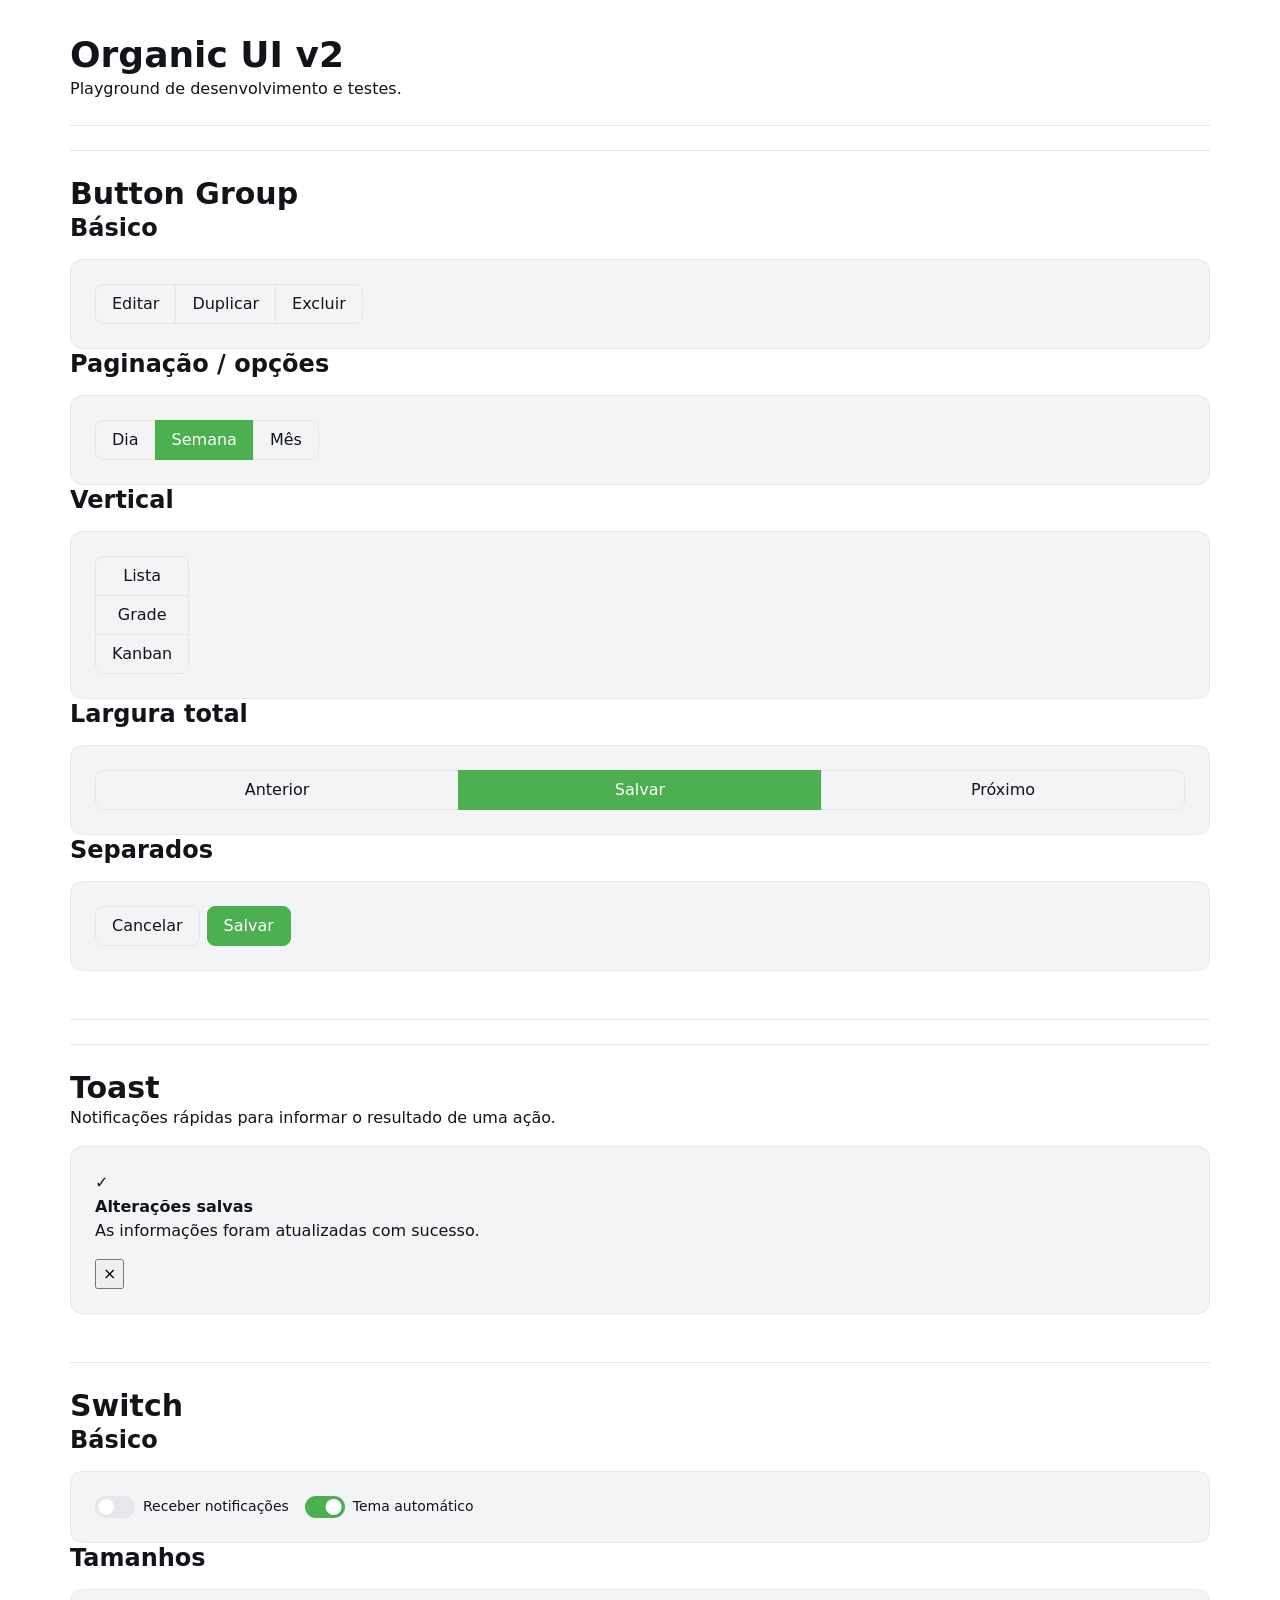
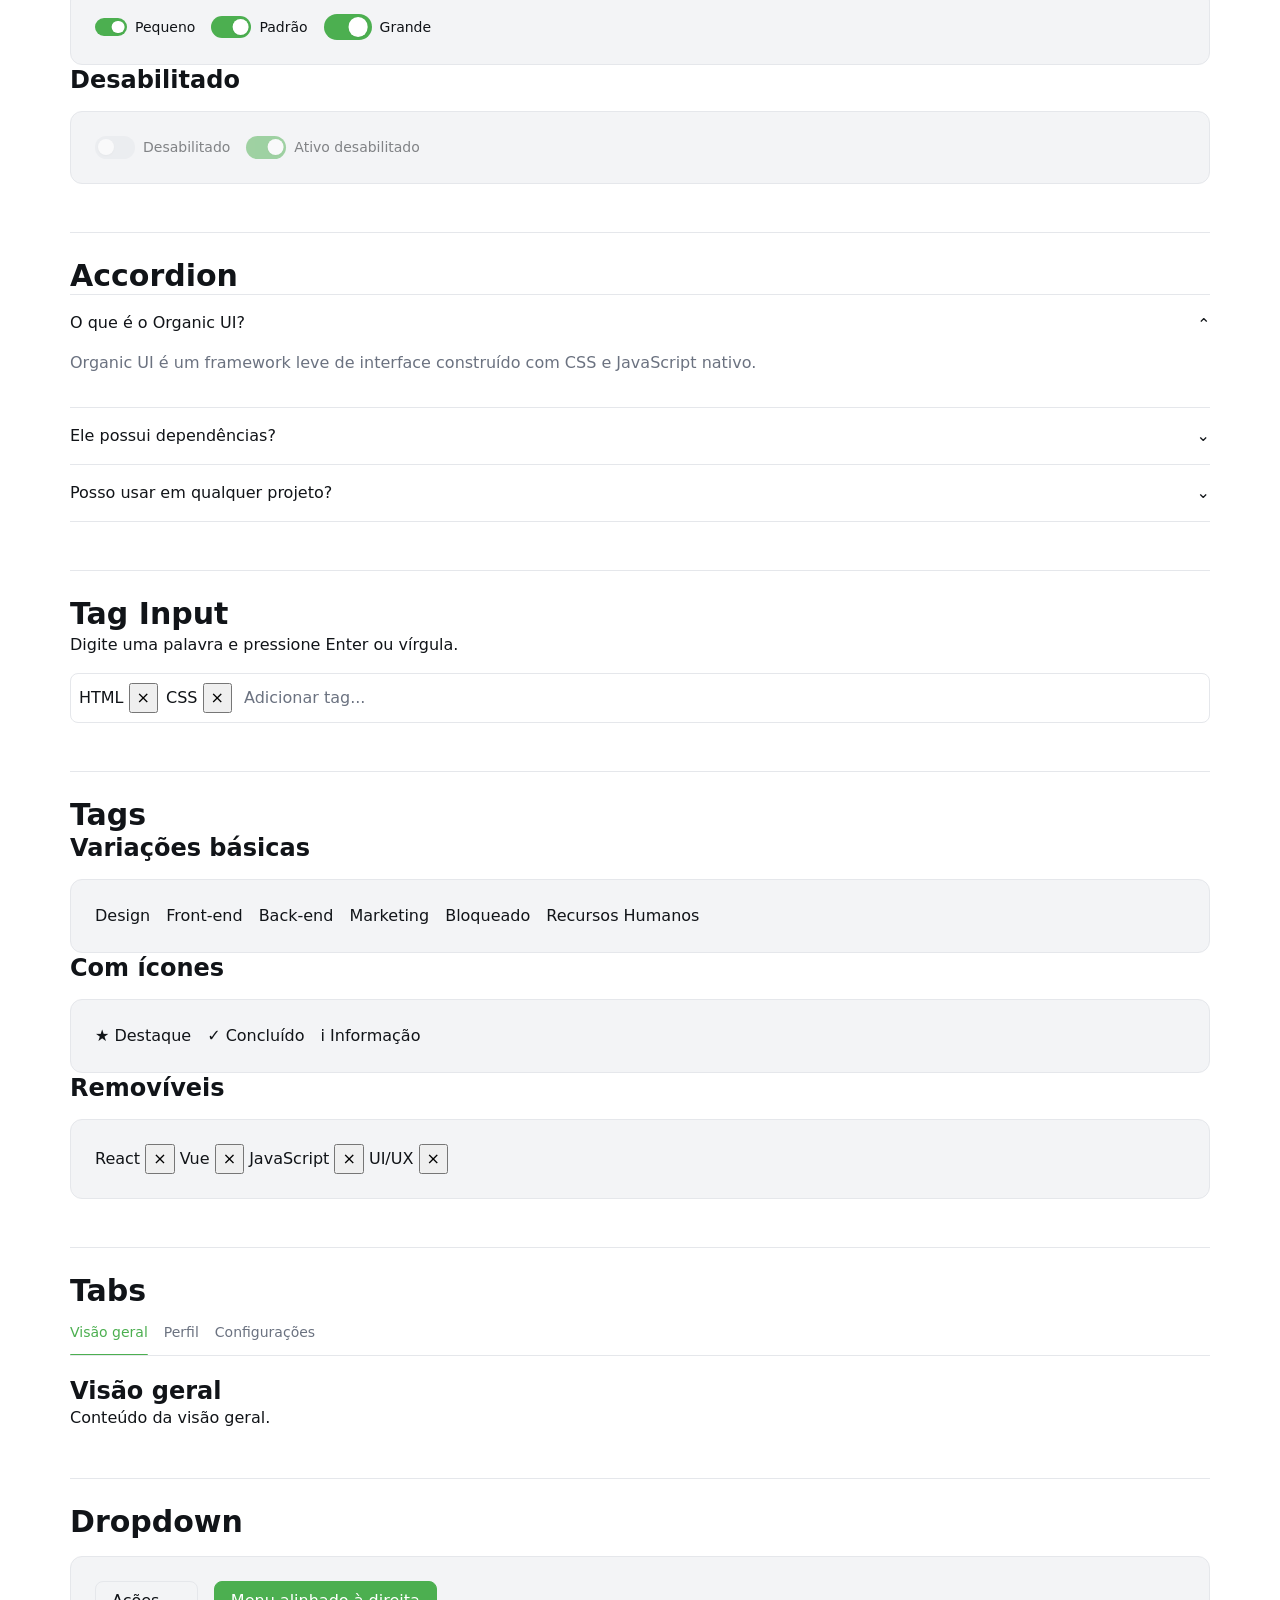
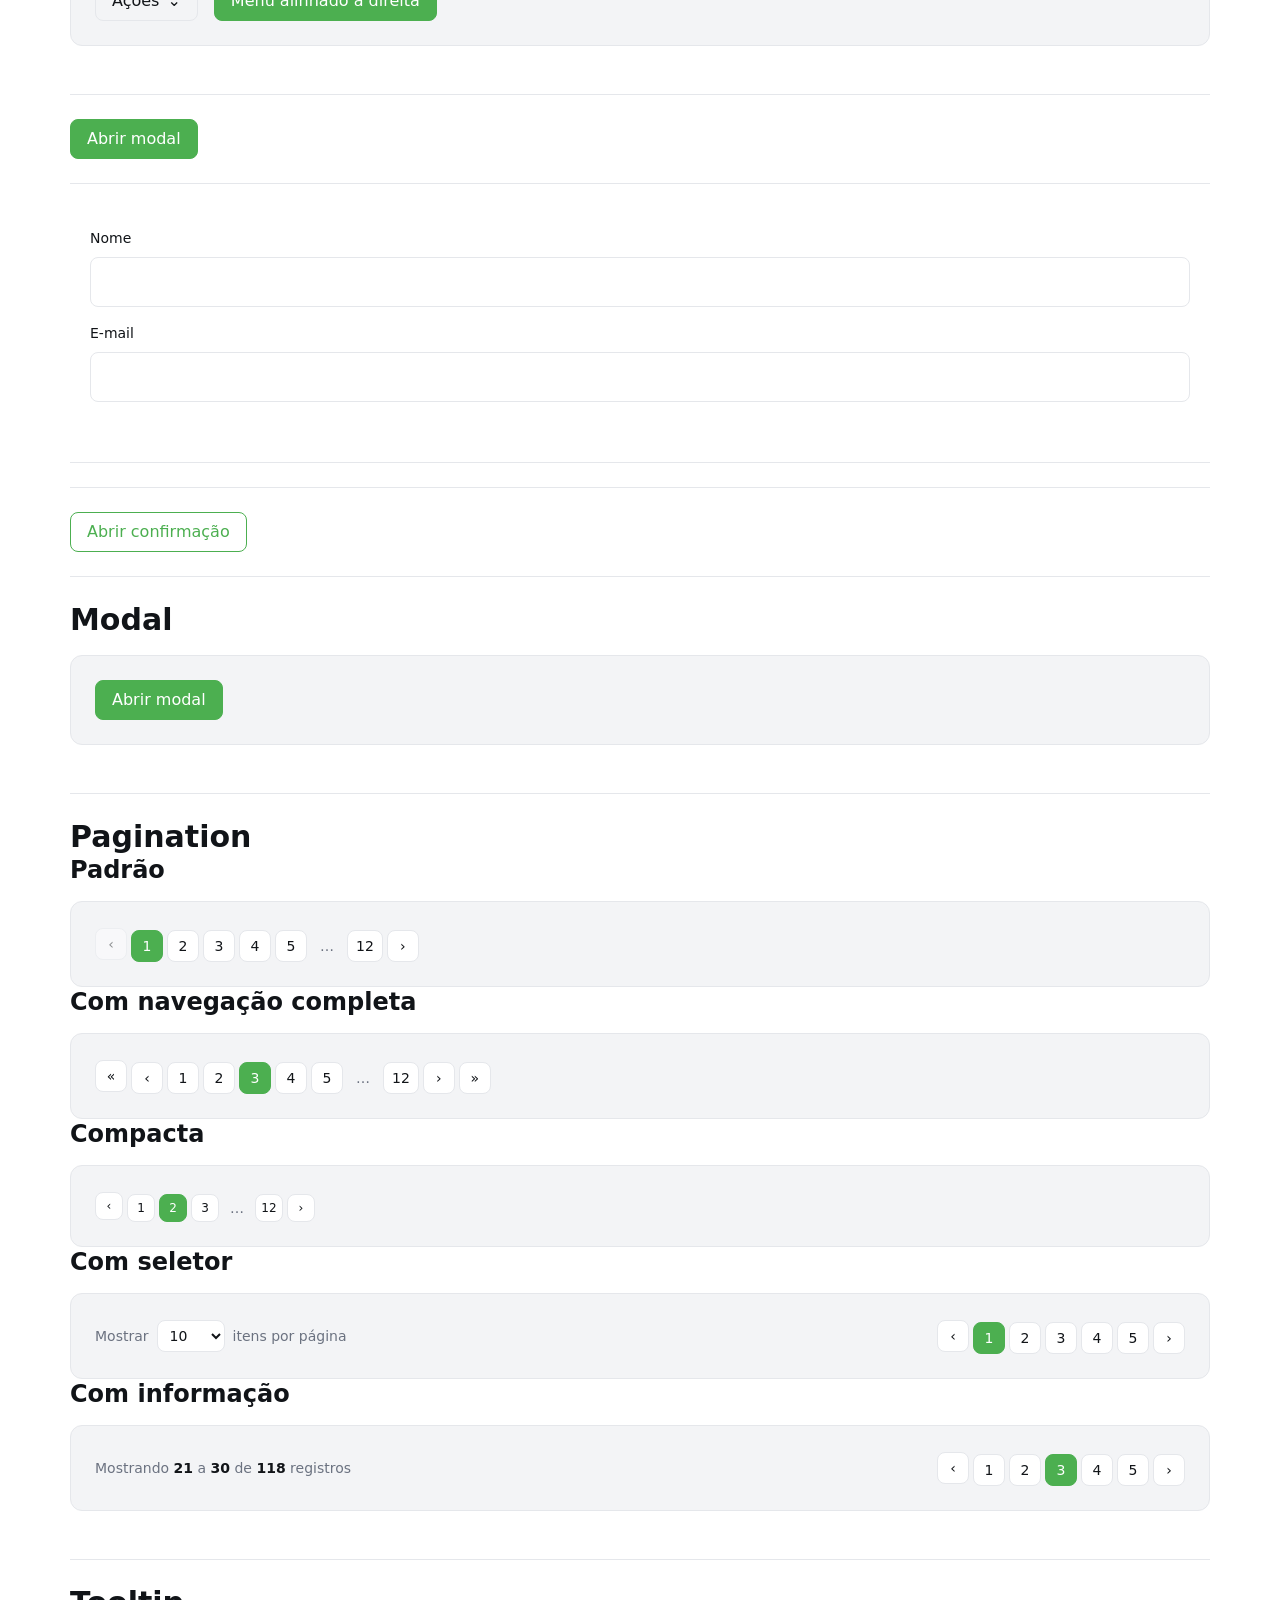
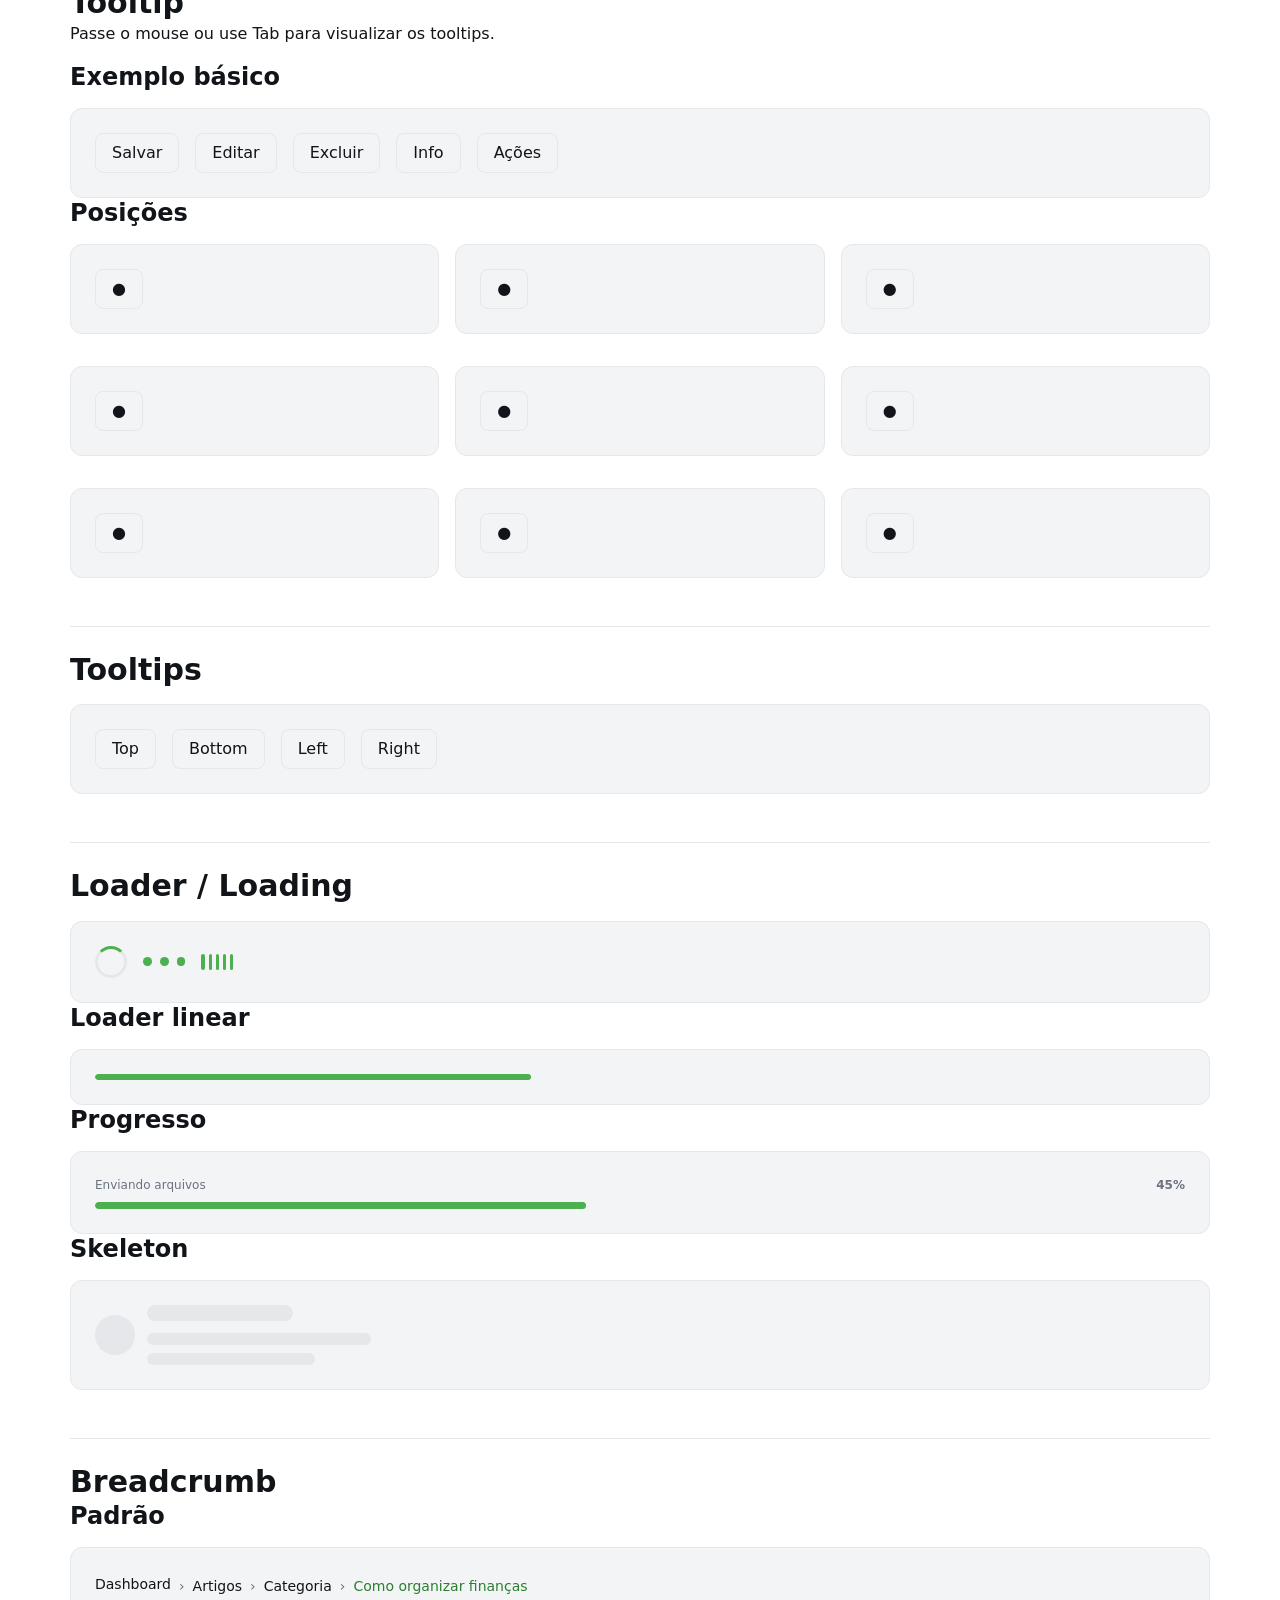
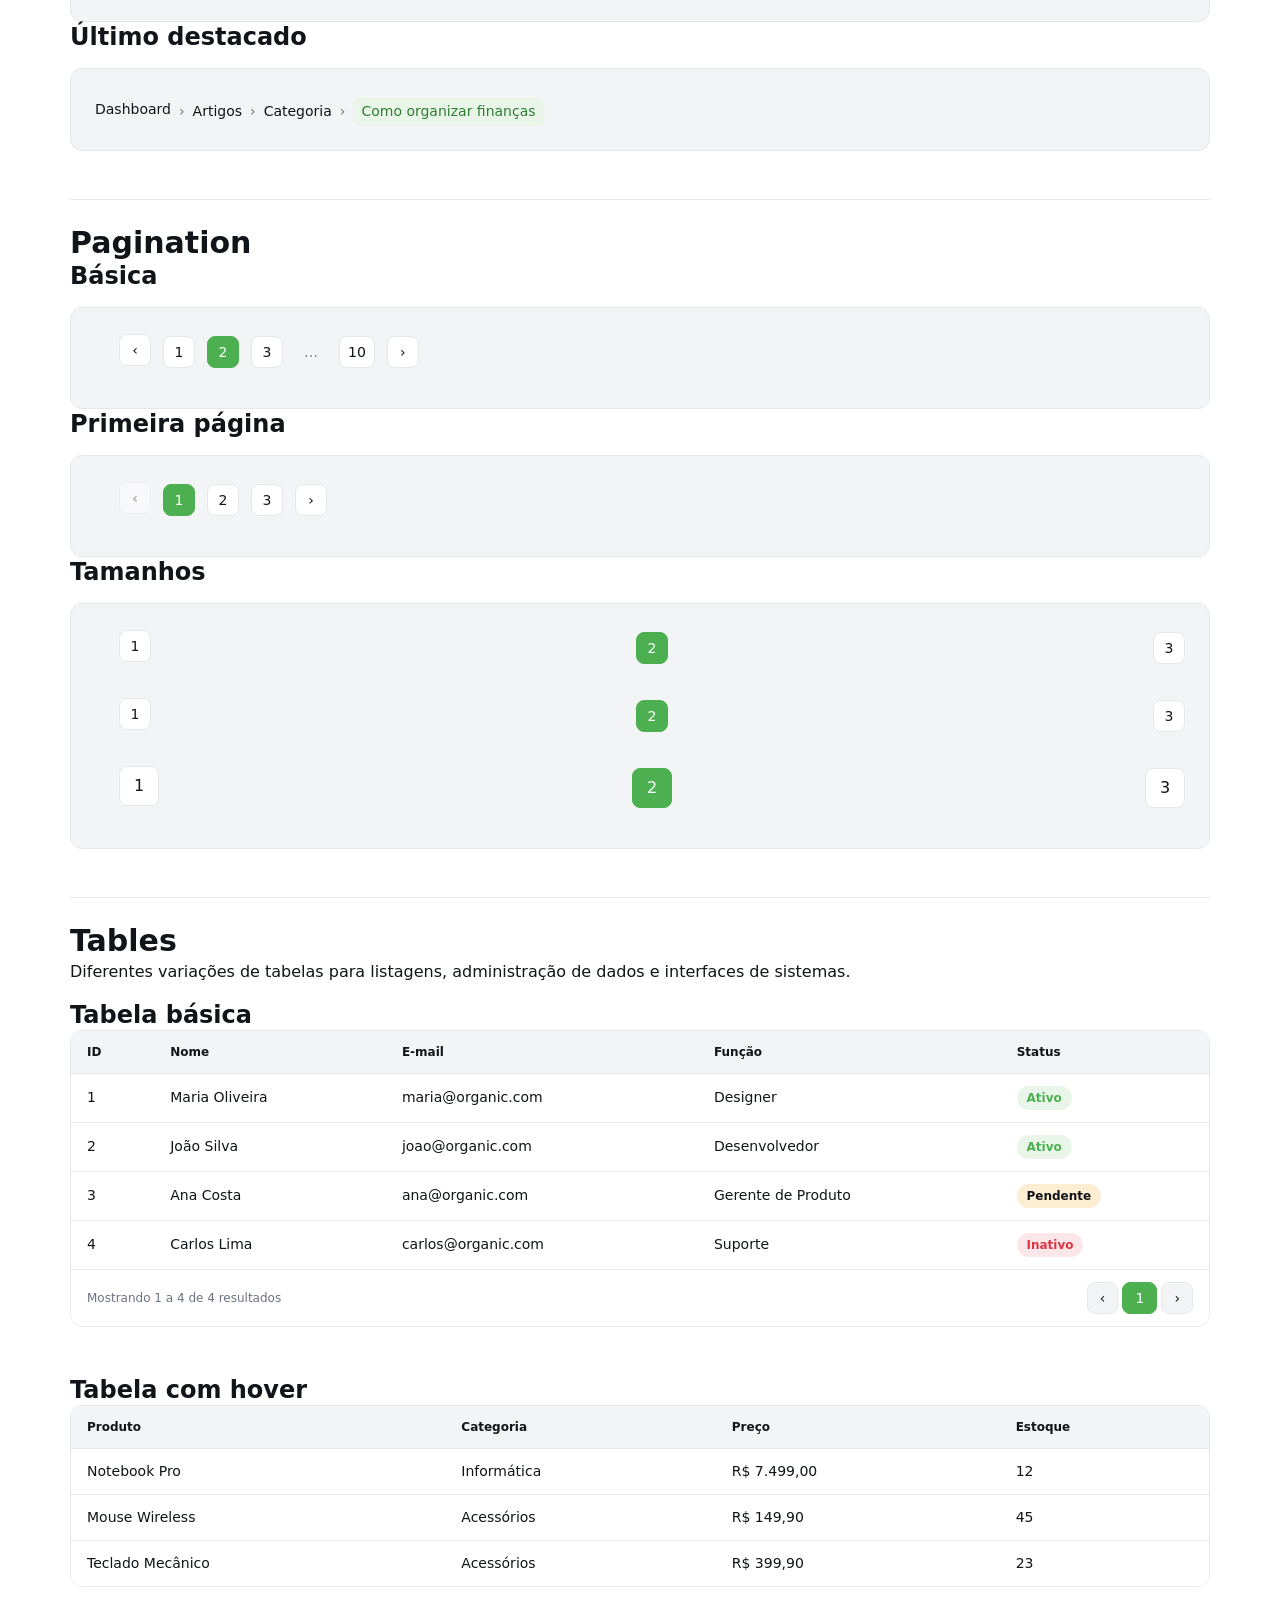
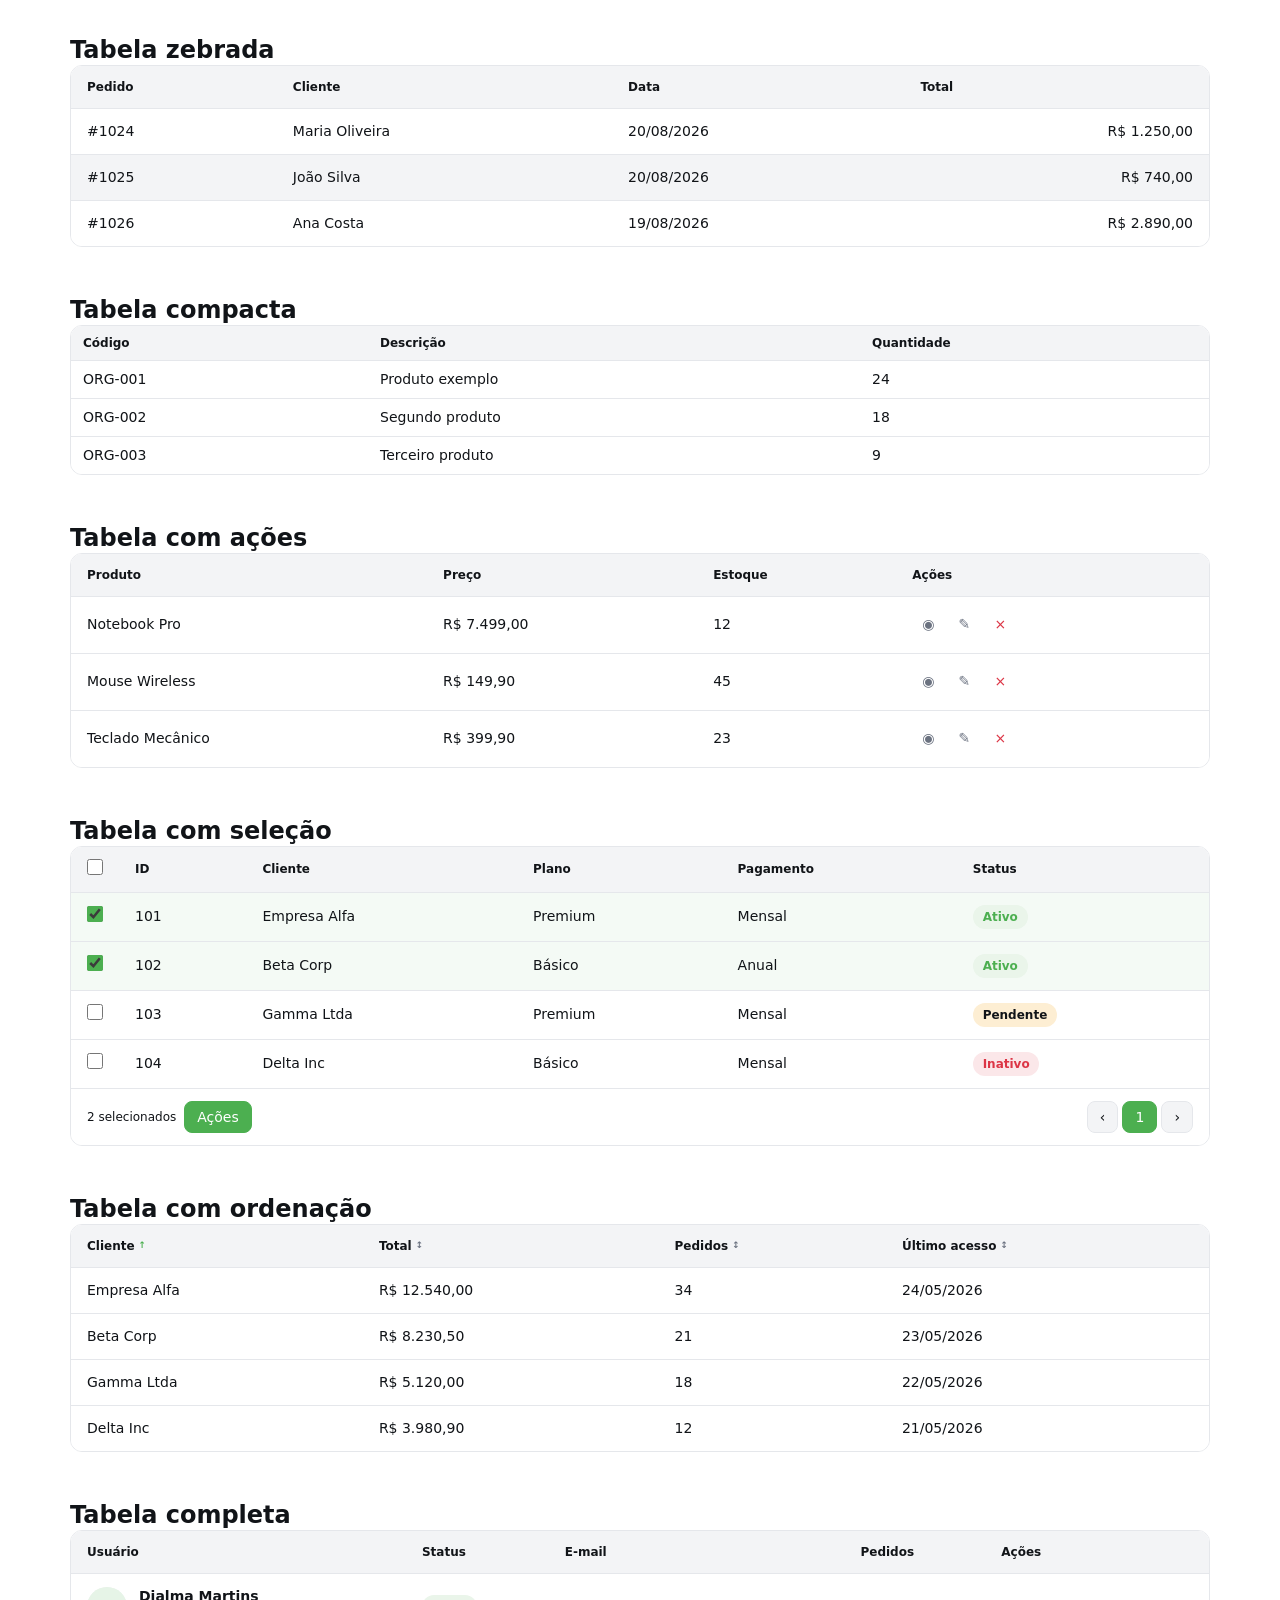
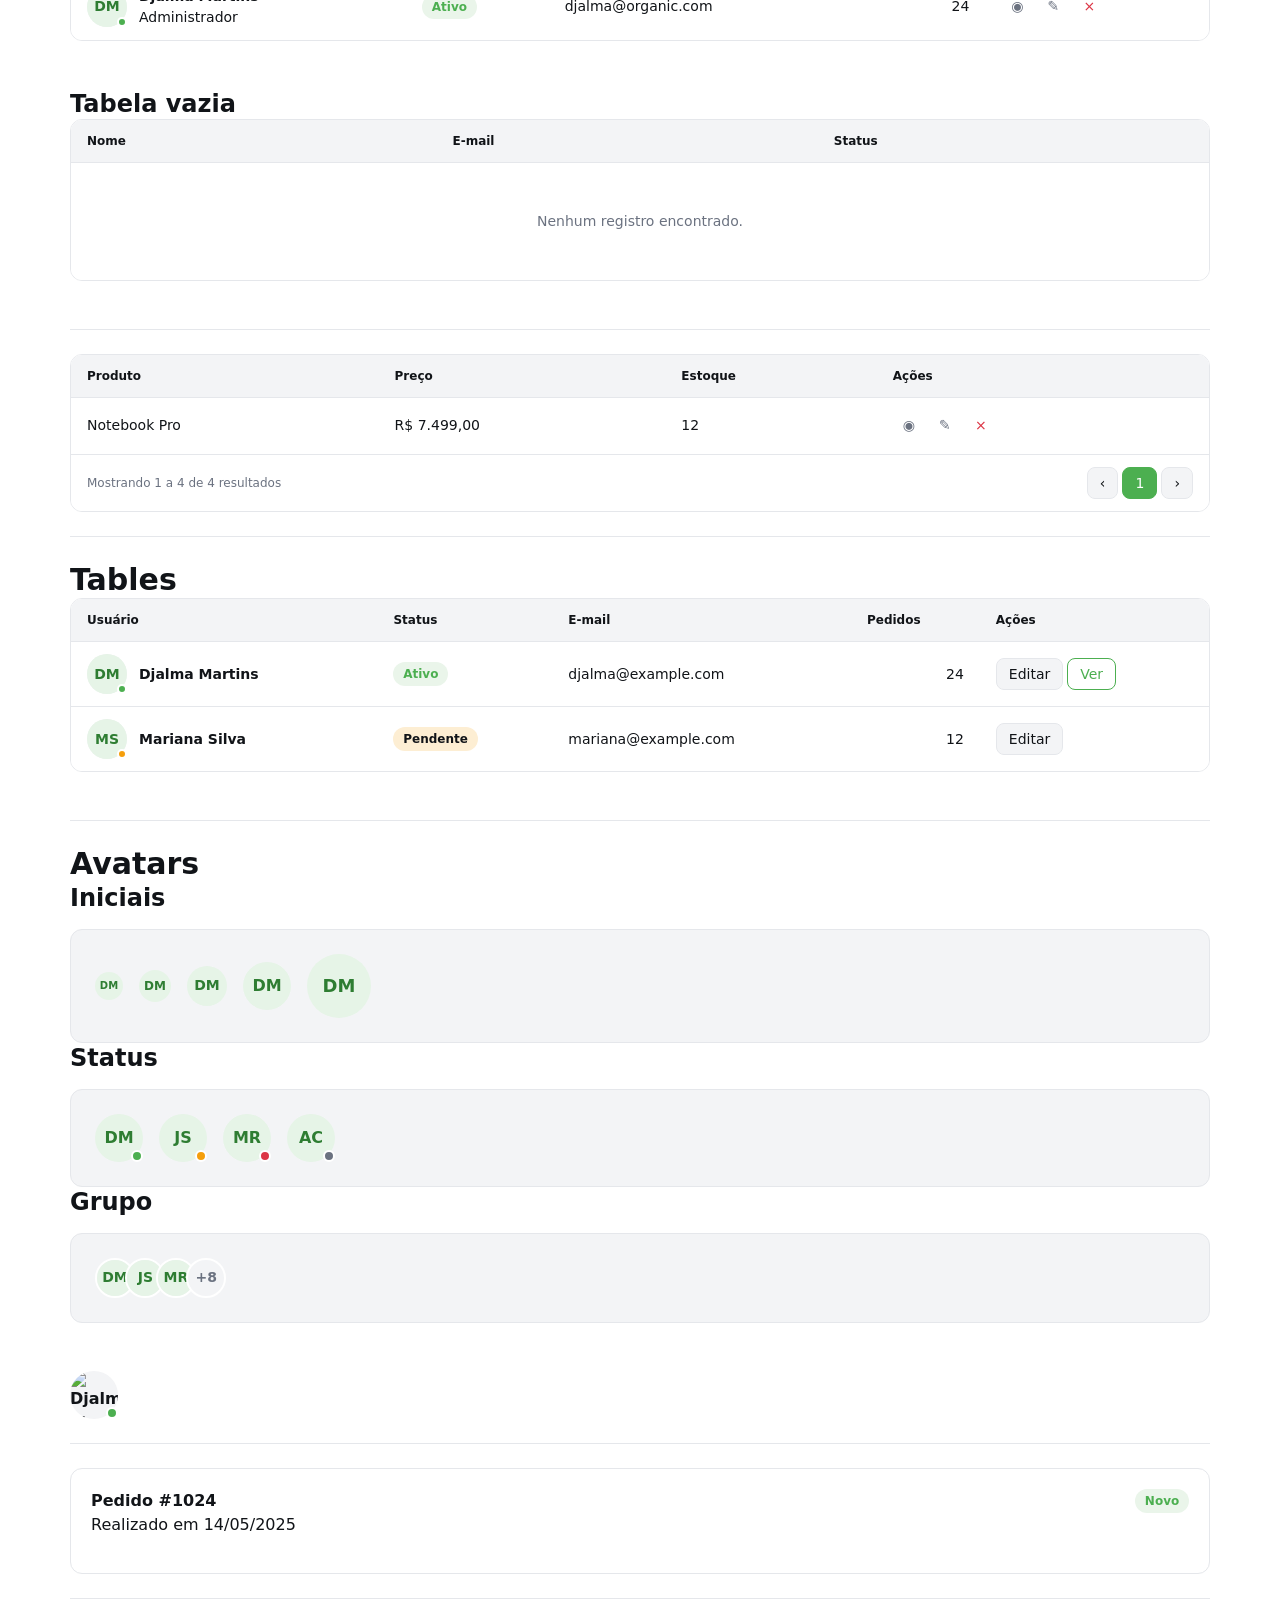
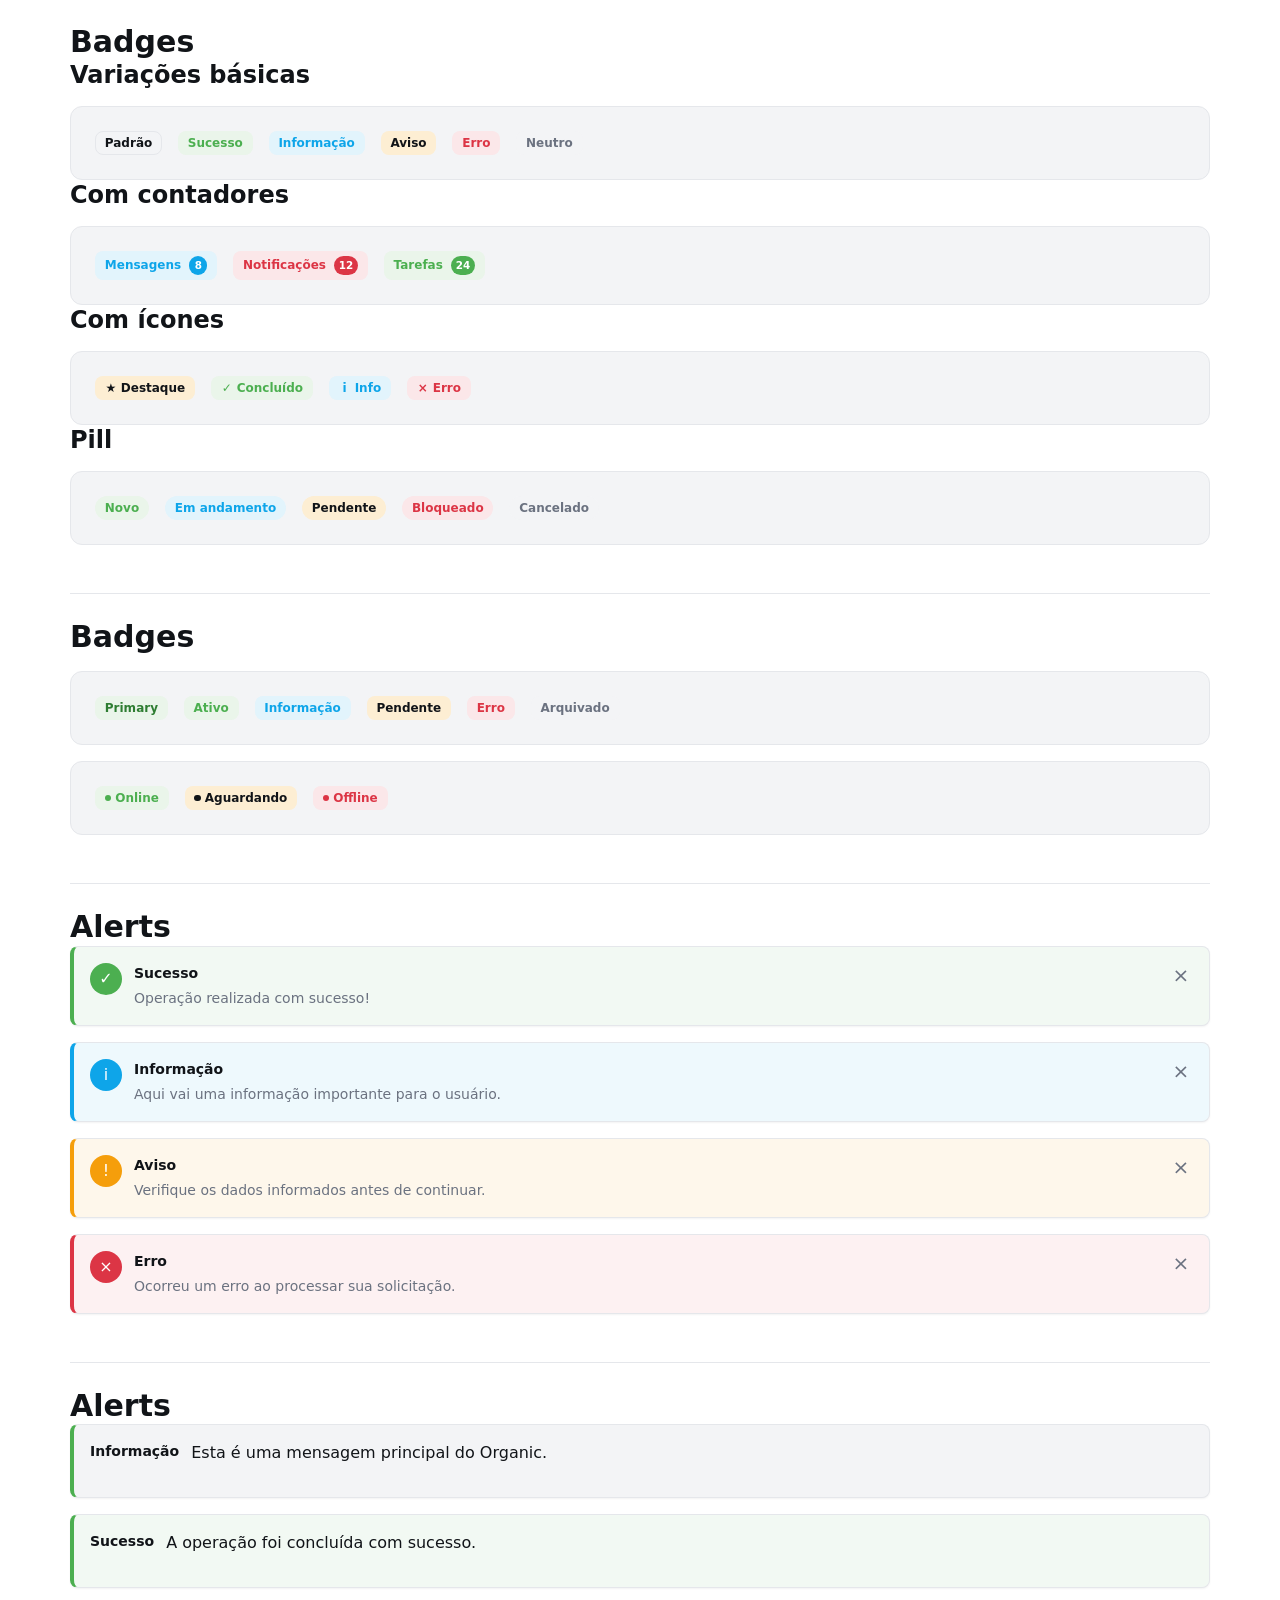
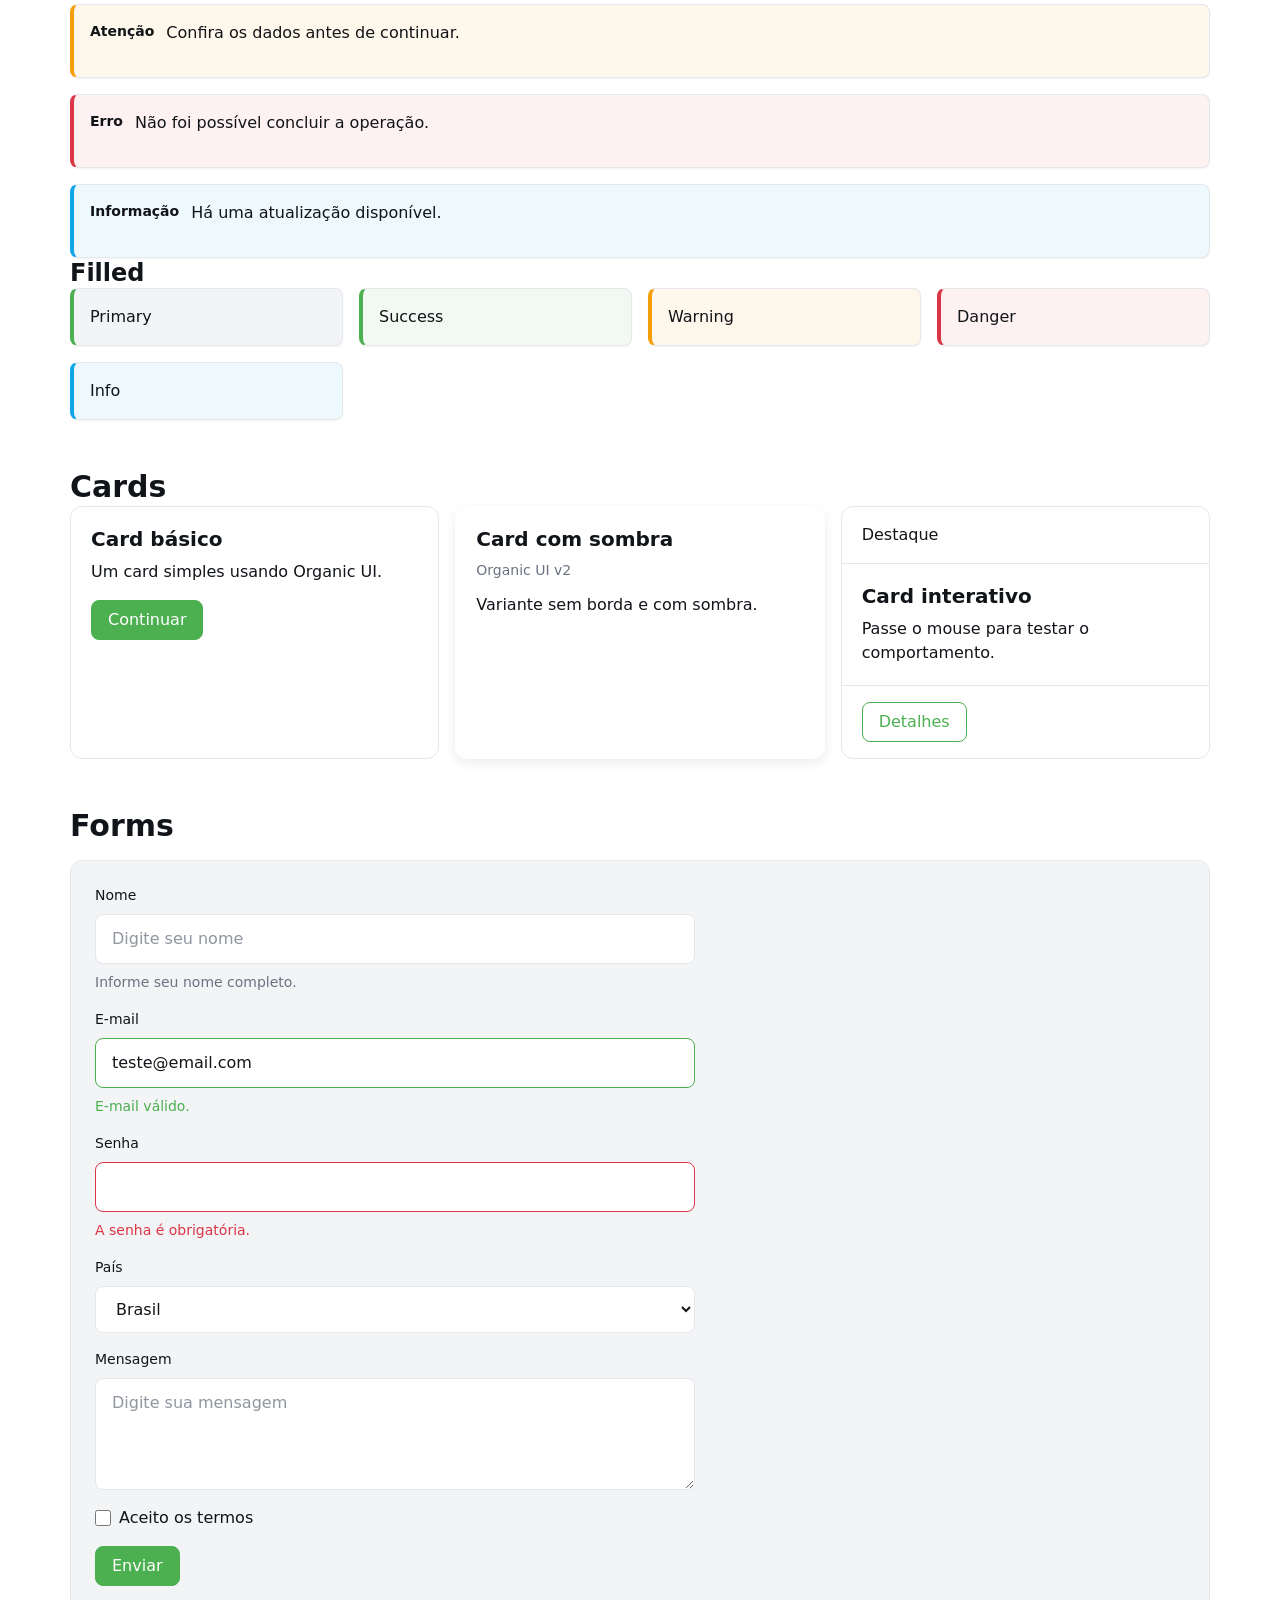
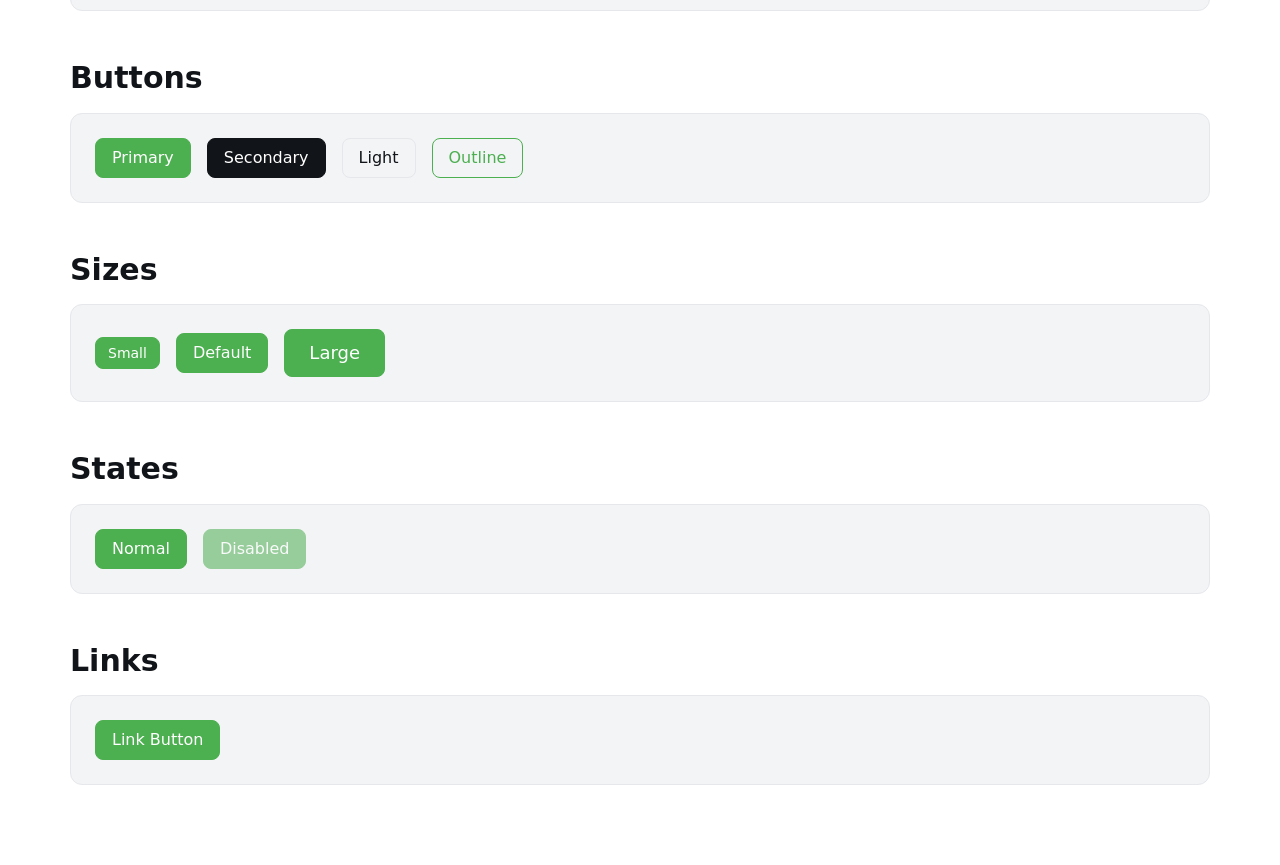
==== commit bcc13f4a: "Add Organic v2 button group component" ====
--- a/examples/index.html
+++ b/examples/index.html
@@ -44,7 +44,209 @@
             Playground de desenvolvimento e testes.
         </p>
     </header>
-
+    <hr>
+    <hr>
+    <section>
+        <h2>Button Group</h2>
+
+        <h3>Básico</h3>
+
+        <div class="preview">
+            <div class="org-btn-group" role="group" aria-label="Ações">
+
+                <button class="org-btn org-btn-light" type="button">
+                    Editar
+                </button>
+
+                <button class="org-btn org-btn-light" type="button">
+                    Duplicar
+                </button>
+
+                <button class="org-btn org-btn-light" type="button">
+                    Excluir
+                </button>
+
+            </div>
+        </div>
+
+
+        <h3>Paginação / opções</h3>
+
+        <div class="preview">
+            <div class="org-btn-group" role="group">
+
+                <button class="org-btn org-btn-light" type="button">
+                    Dia
+                </button>
+
+                <button class="org-btn org-btn-primary" type="button">
+                    Semana
+                </button>
+
+                <button class="org-btn org-btn-light" type="button">
+                    Mês
+                </button>
+
+            </div>
+        </div>
+
+
+        <h3>Vertical</h3>
+
+        <div class="preview">
+            <div
+                    class="org-btn-group-vertical"
+                    role="group"
+                    aria-label="Visualização"
+            >
+
+                <button class="org-btn org-btn-light" type="button">
+                    Lista
+                </button>
+
+                <button class="org-btn org-btn-light" type="button">
+                    Grade
+                </button>
+
+                <button class="org-btn org-btn-light" type="button">
+                    Kanban
+                </button>
+
+            </div>
+        </div>
+
+
+        <h3>Largura total</h3>
+
+        <div class="preview">
+            <div class="org-btn-group org-btn-group-full">
+
+                <button class="org-btn org-btn-light" type="button">
+                    Anterior
+                </button>
+
+                <button class="org-btn org-btn-primary" type="button">
+                    Salvar
+                </button>
+
+                <button class="org-btn org-btn-light" type="button">
+                    Próximo
+                </button>
+
+            </div>
+        </div>
+
+
+        <h3>Separados</h3>
+
+        <div class="preview">
+            <div class="org-btn-group org-btn-group-separated">
+
+                <button class="org-btn org-btn-light" type="button">
+                    Cancelar
+                </button>
+
+                <button class="org-btn org-btn-primary" type="button">
+                    Salvar
+                </button>
+
+            </div>
+        </div>
+    </section>
+    <hr>
+<!--    <div-->
+<!--            class="org-toast-container org-toast-top-right"-->
+<!--            aria-live="polite"-->
+<!--            aria-atomic="true"-->
+<!--    >-->
+
+<!--        <div-->
+<!--                class="org-toast org-toast-info"-->
+<!--                data-org-toast-->
+<!--                data-org-toast-duration="5000"-->
+<!--                role="status"-->
+<!--        >-->
+
+<!--        <span-->
+<!--                class="org-toast-icon"-->
+<!--                aria-hidden="true"-->
+<!--        >-->
+<!--            i-->
+<!--        </span>-->
+
+<!--            <div class="org-toast-content">-->
+
+<!--                <strong class="org-toast-title">-->
+<!--                    Nova atualização-->
+<!--                </strong>-->
+
+<!--                <p class="org-toast-message">-->
+<!--                    Uma nova versão está disponível.-->
+<!--                </p>-->
+
+<!--            </div>-->
+
+<!--            <button-->
+<!--                    class="org-toast-close"-->
+<!--                    type="button"-->
+<!--                    data-org-toast-close-->
+<!--                    aria-label="Fechar notificação"-->
+<!--            >-->
+<!--                ×-->
+<!--            </button>-->
+
+<!--        </div>-->
+
+<!--    </div>-->
+    <hr>
+    <section>
+        <h2>Toast</h2>
+
+        <p>
+            Notificações rápidas para informar o resultado
+            de uma ação.
+        </p>
+
+        <div class="preview">
+
+            <div
+                    class="org-toast org-toast-success"
+                    data-org-toast
+            >
+
+            <span
+                    class="org-toast-icon"
+                    aria-hidden="true"
+            >
+                ✓
+            </span>
+
+                <div class="org-toast-content">
+
+                    <strong class="org-toast-title">
+                        Alterações salvas
+                    </strong>
+
+                    <p class="org-toast-message">
+                        As informações foram atualizadas
+                        com sucesso.
+                    </p>
+
+                </div>
+
+                <button
+                        class="org-toast-close"
+                        type="button"
+                        data-org-toast-close
+                        aria-label="Fechar notificação"
+                >
+                    ×
+                </button>
+
+            </div>
+
+        </div>
+    </section>
     <hr>
     <section>
         <h2>Switch</h2>
--- a/src/css/organic.css
+++ b/src/css/organic.css
@@ -29,4 +29,6 @@
 @import "./components/tabs.css";
 @import "./components/tag.css";
 @import "./components/accordion.css";
-@import "./components/switch.css";+@import "./components/switch.css";
+@import "./components/toast.css";
+@import "./components/button-group.css";
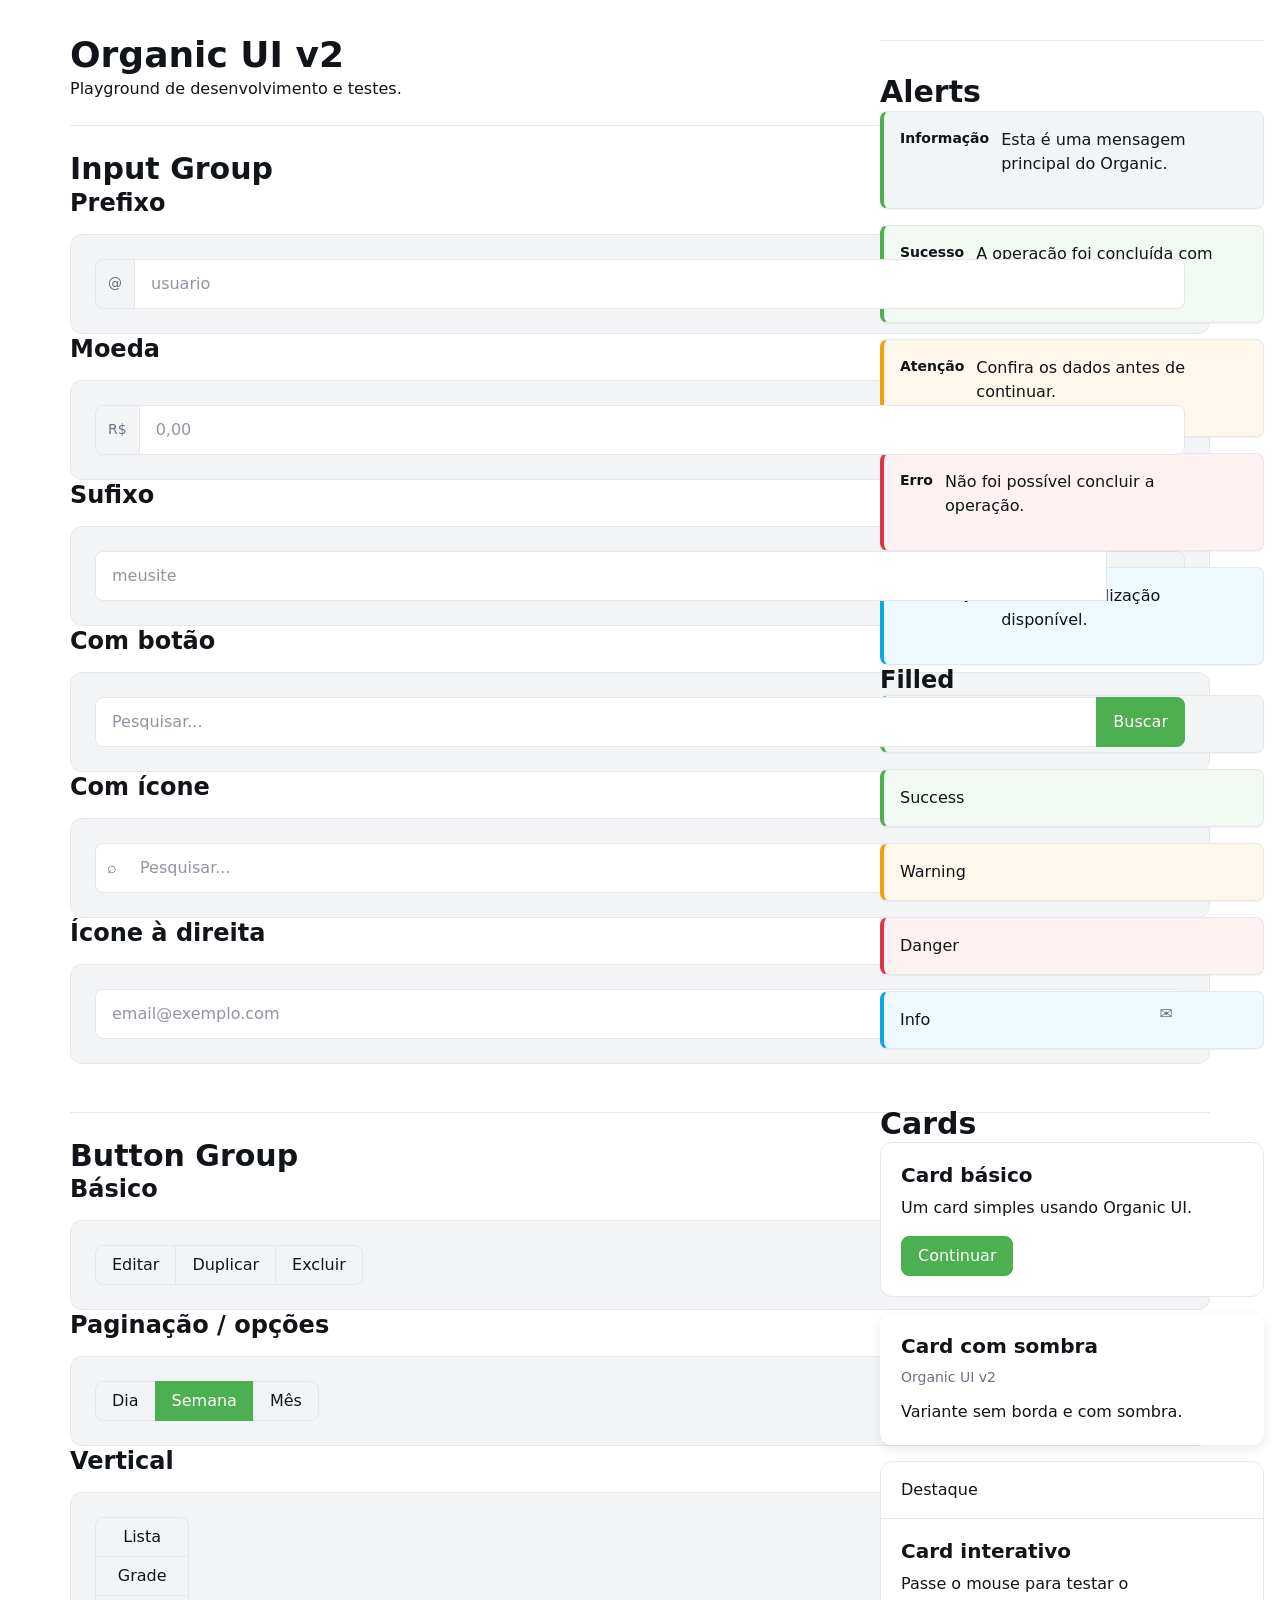
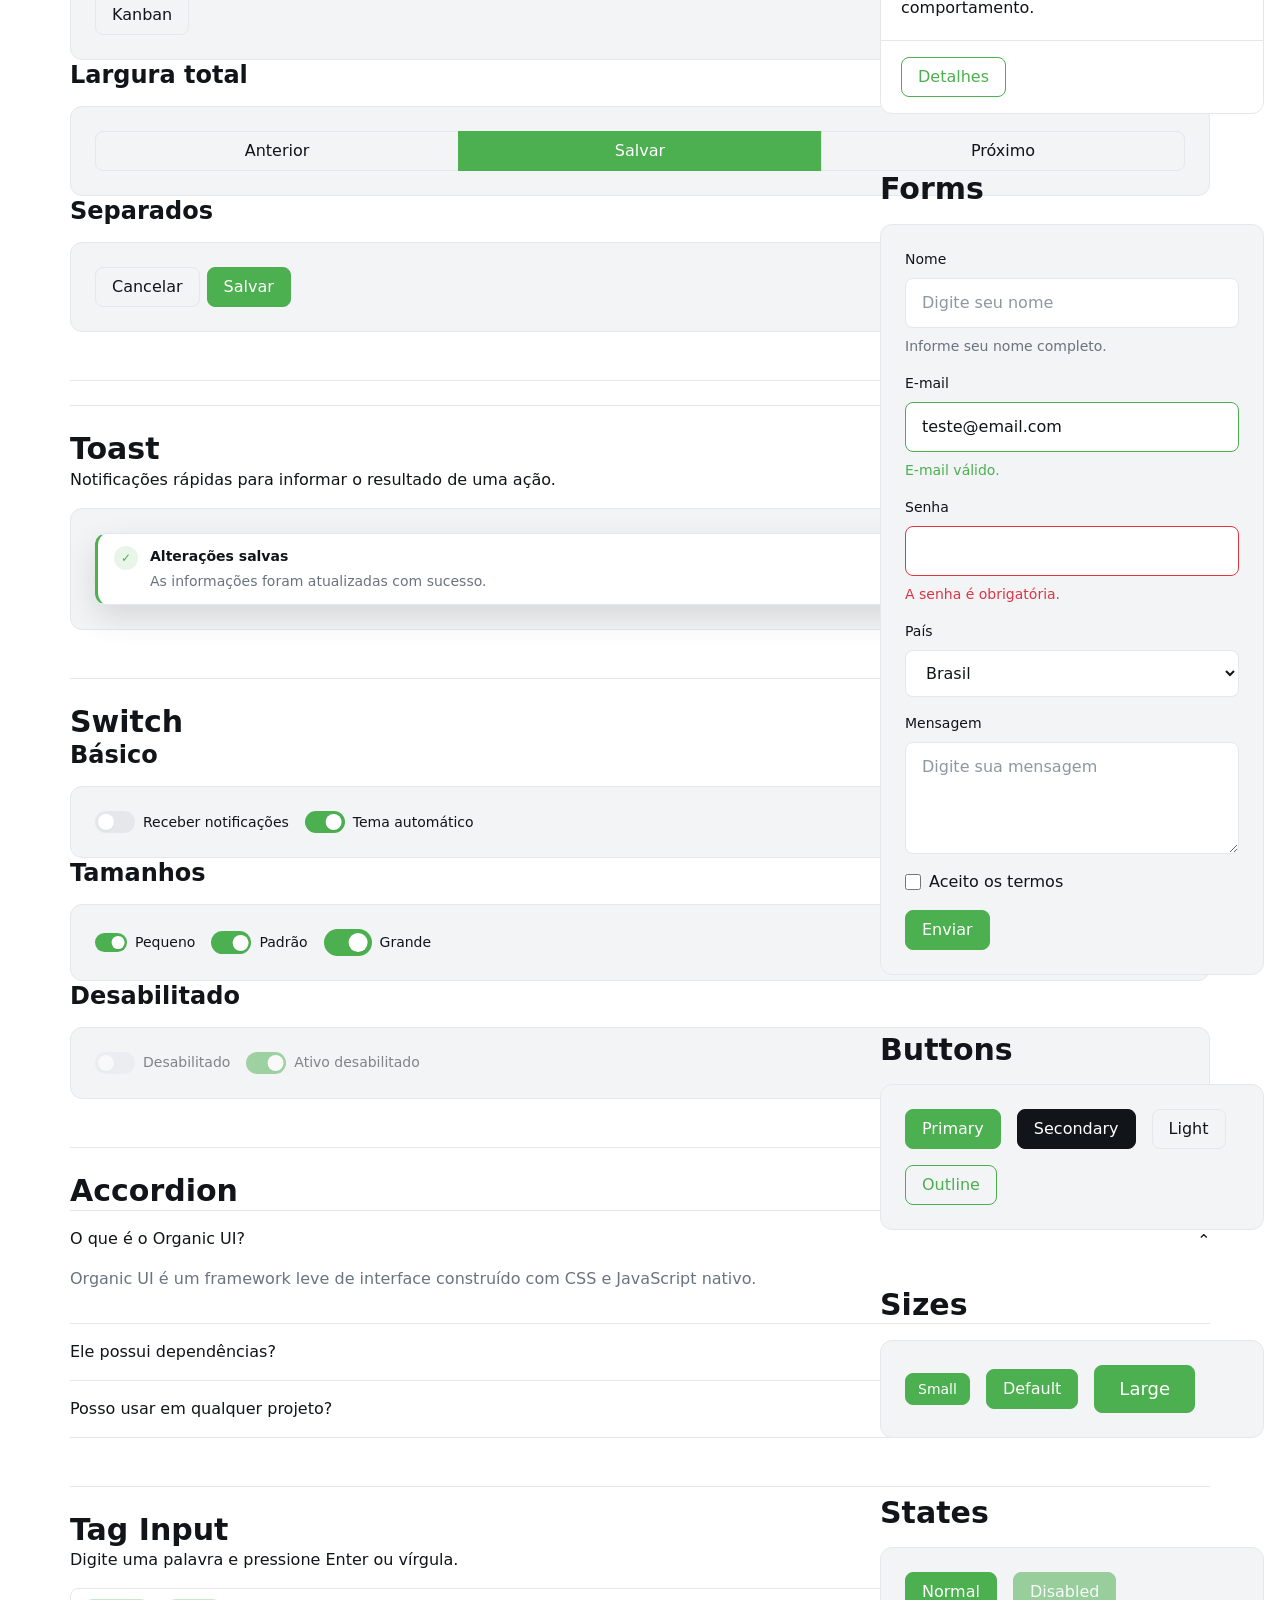
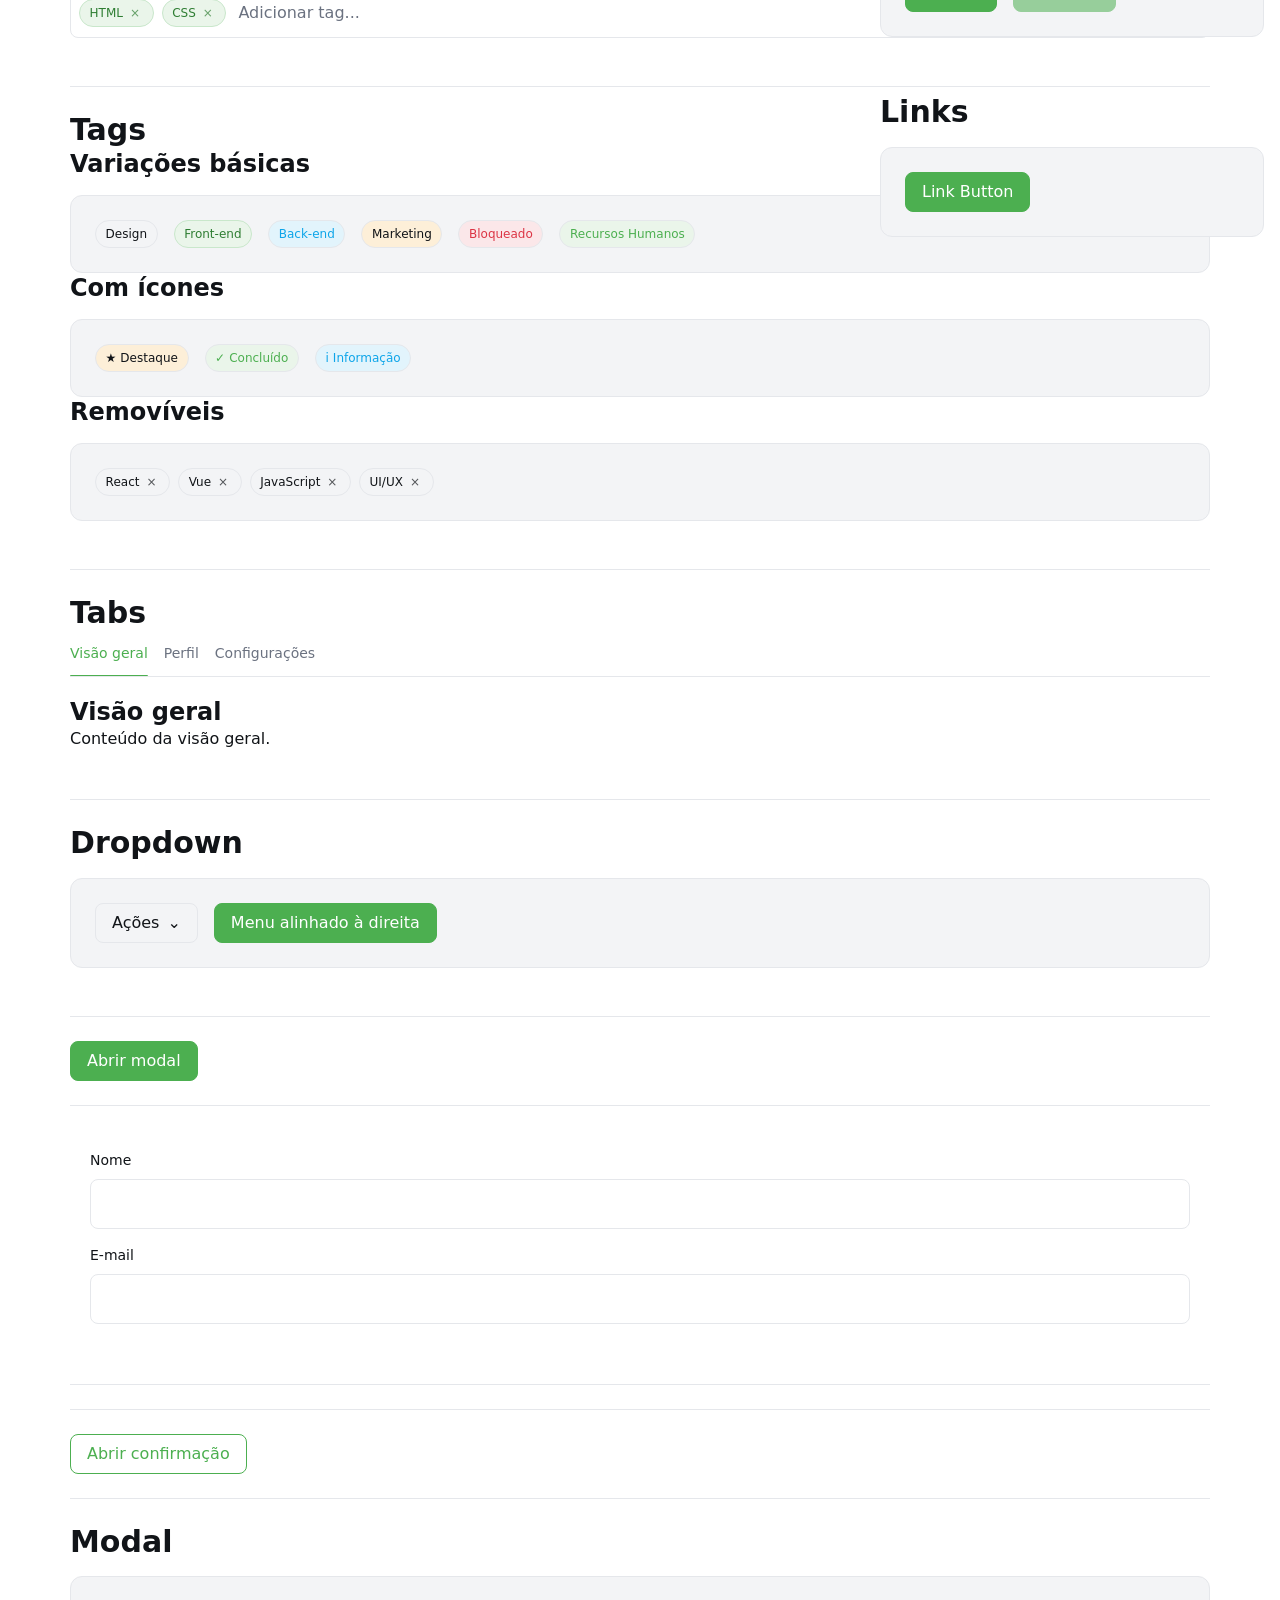
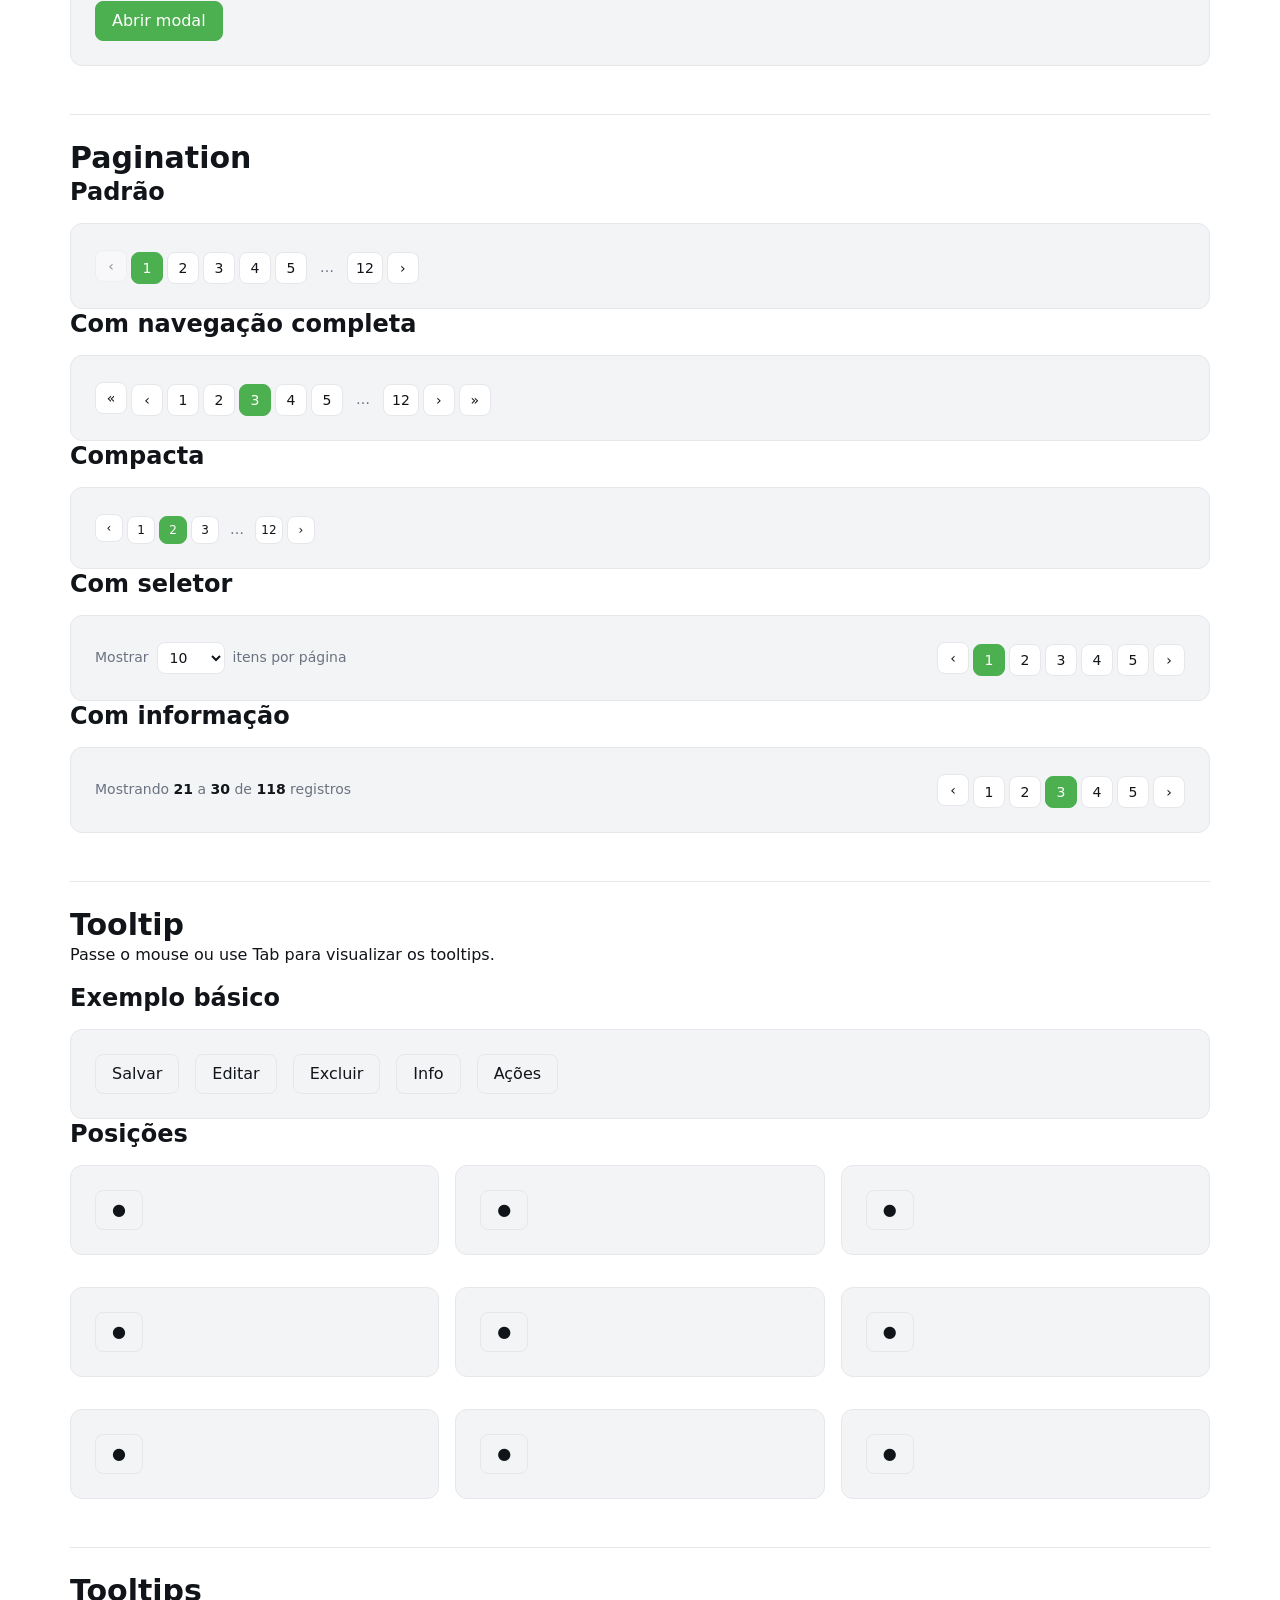
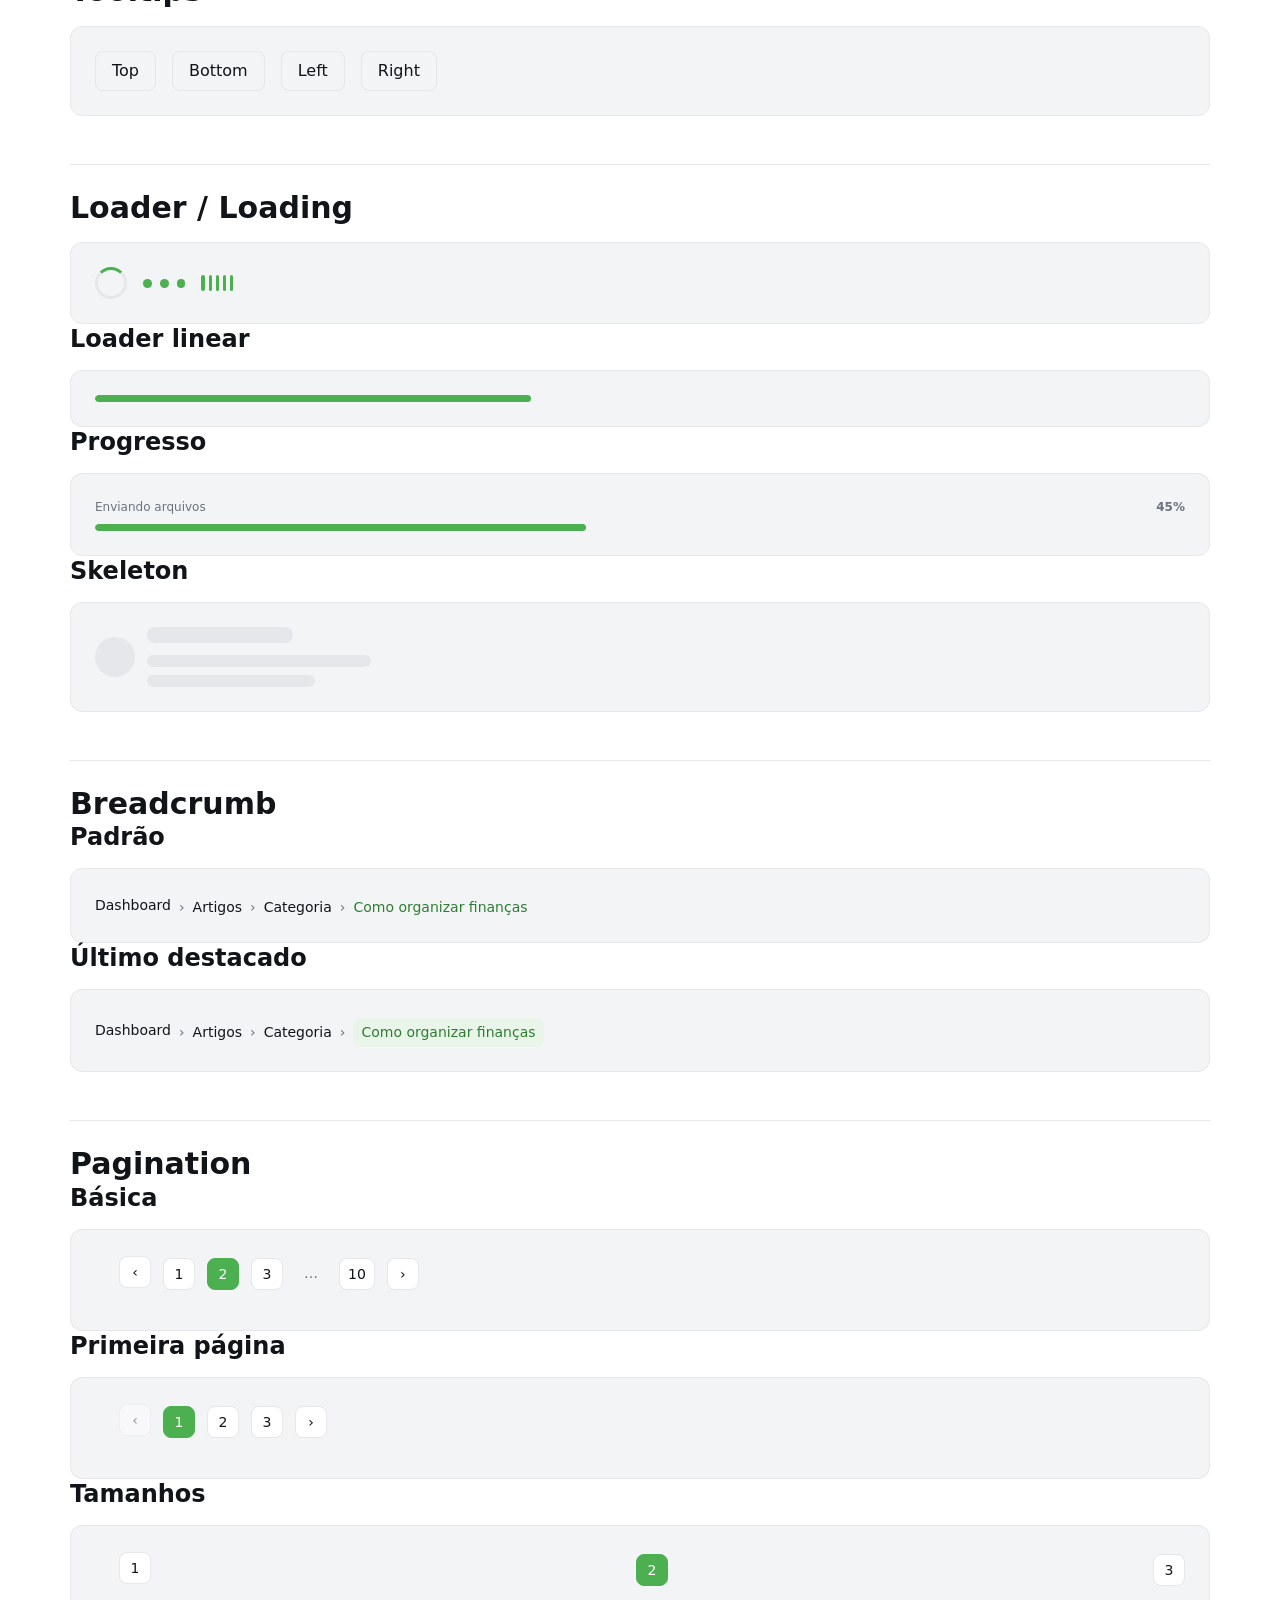
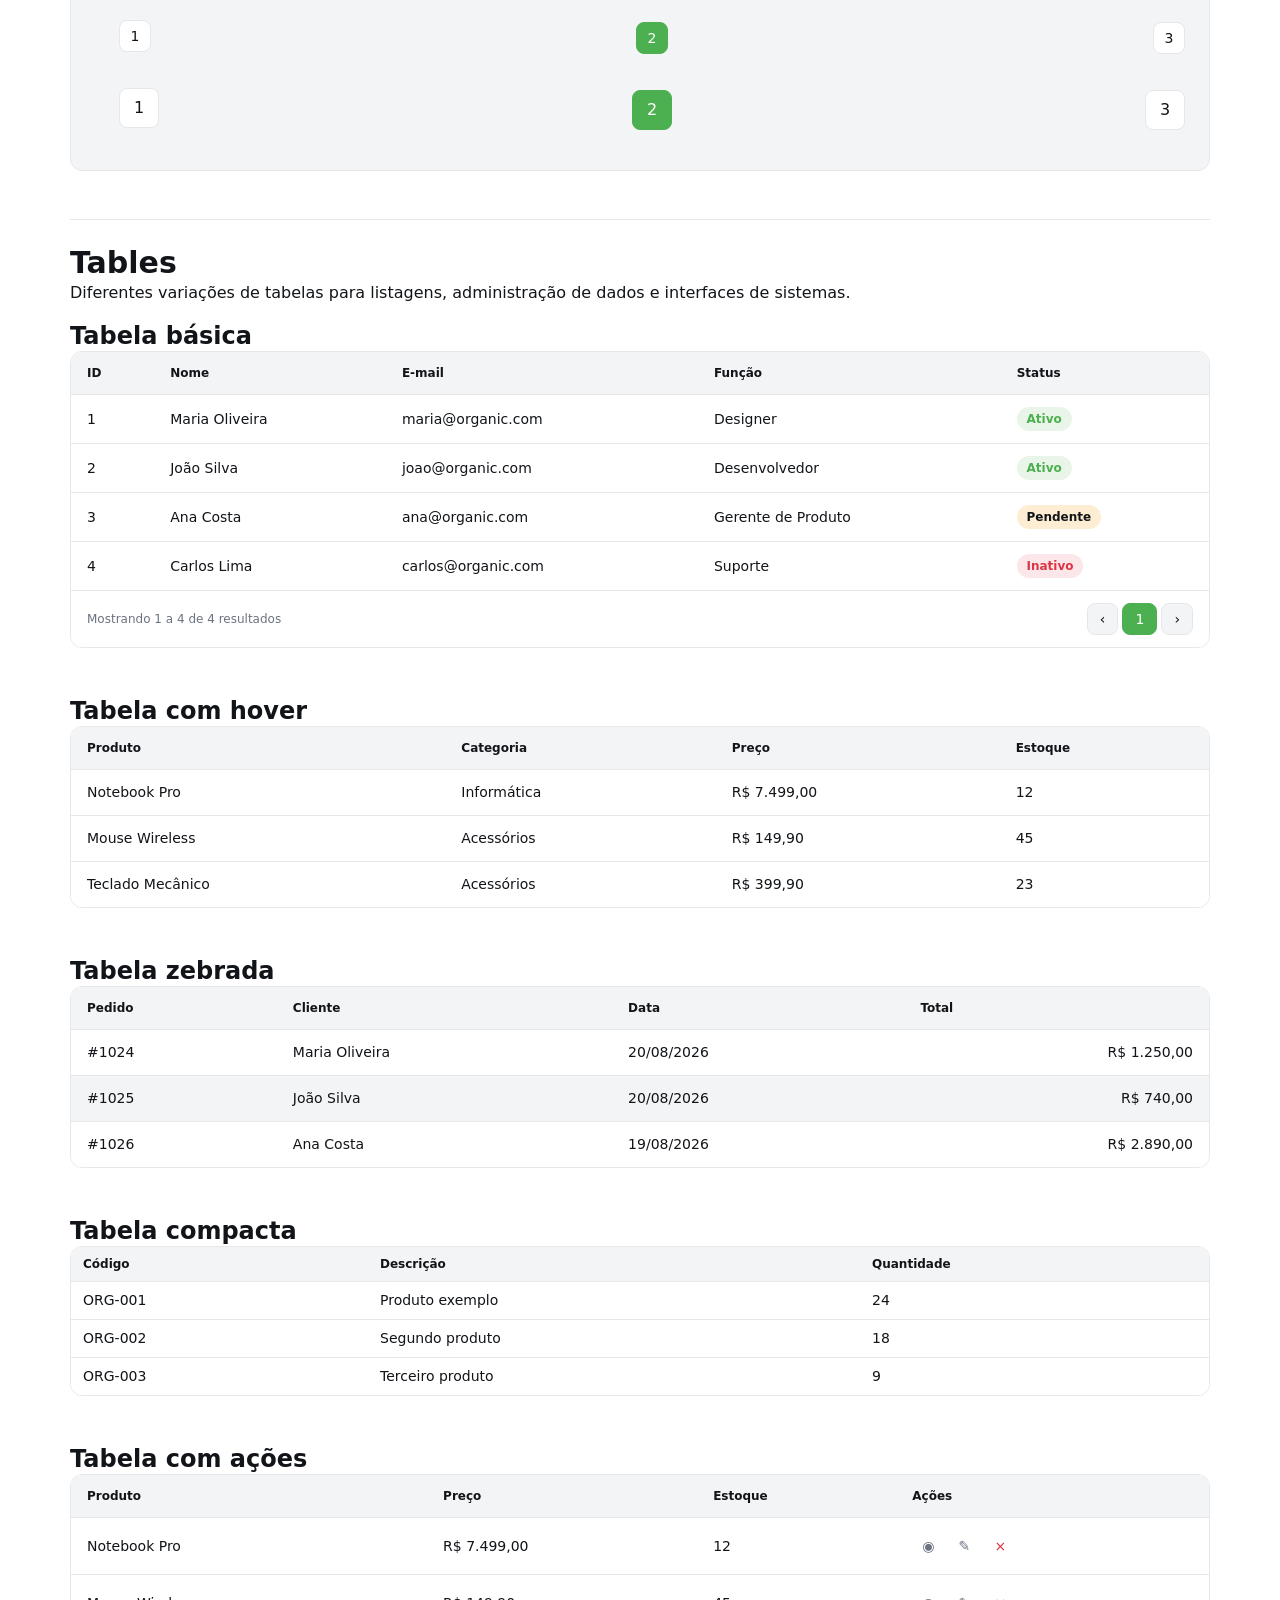
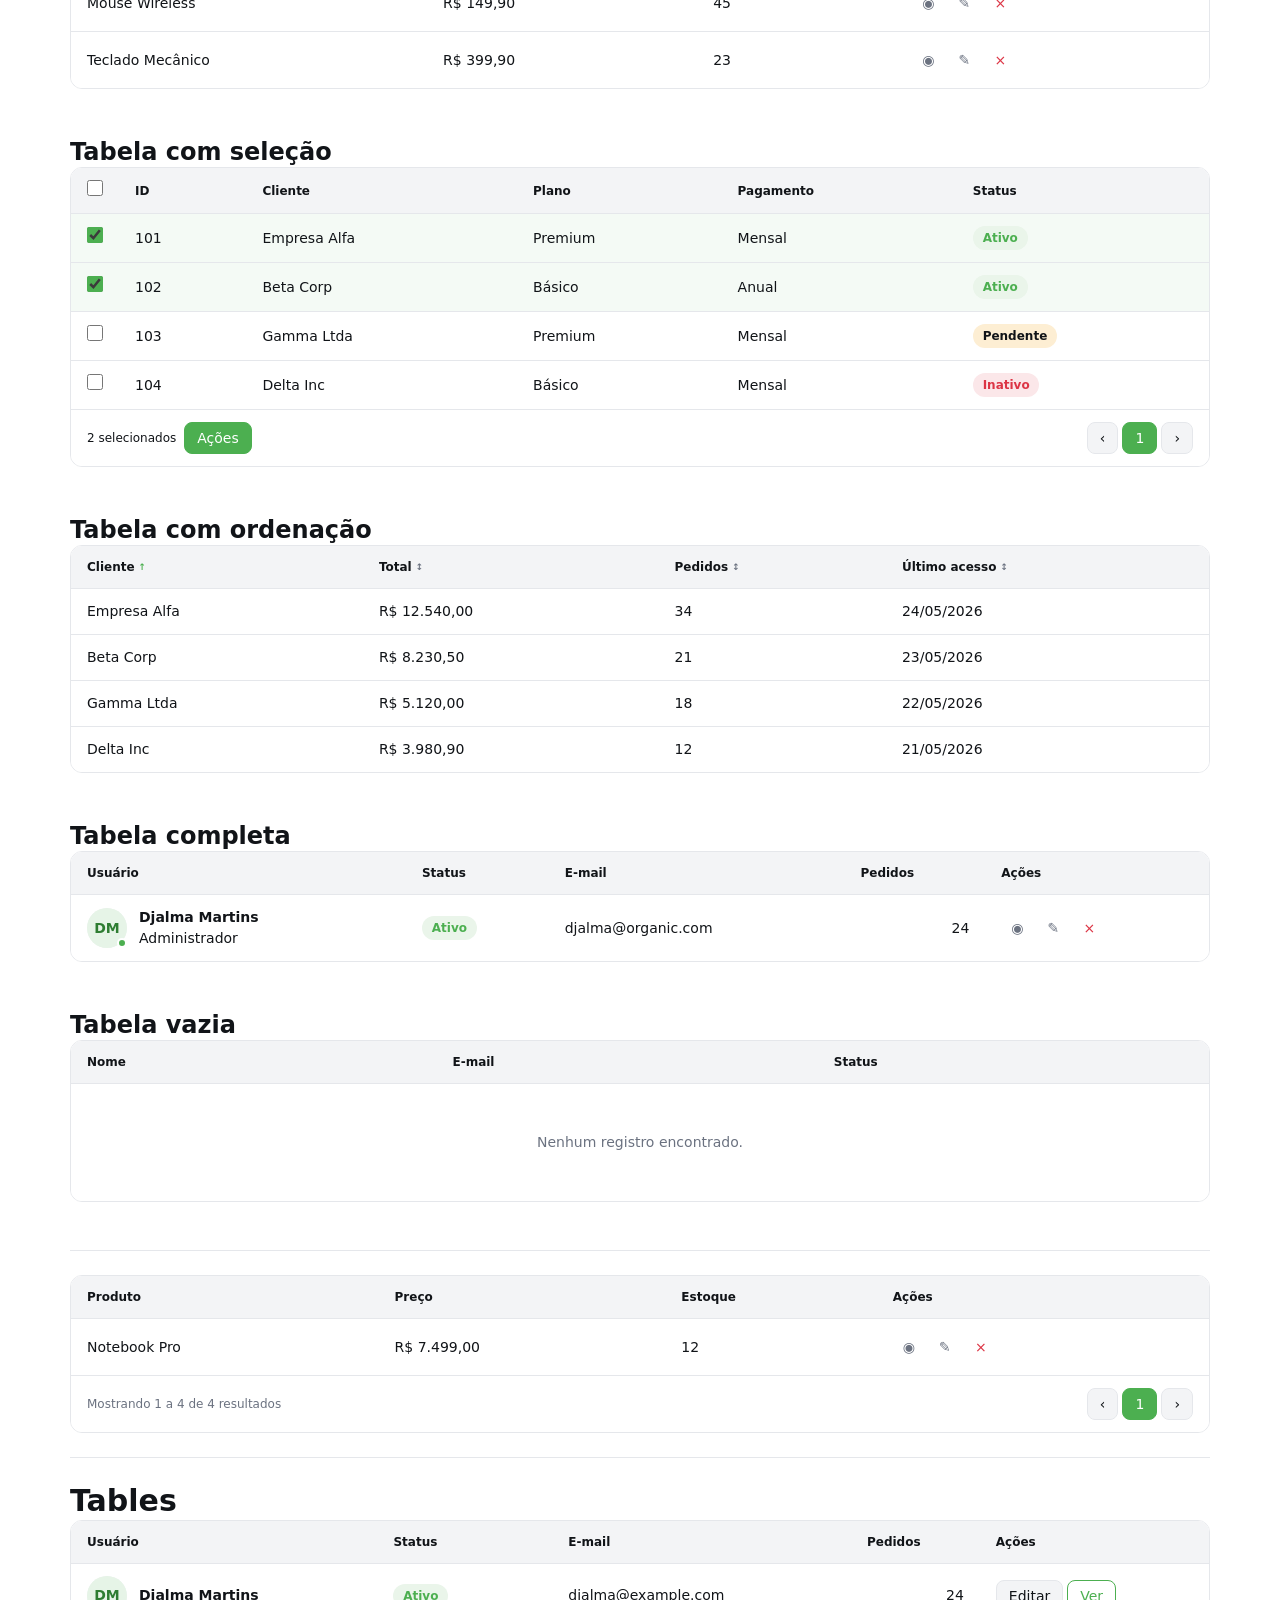
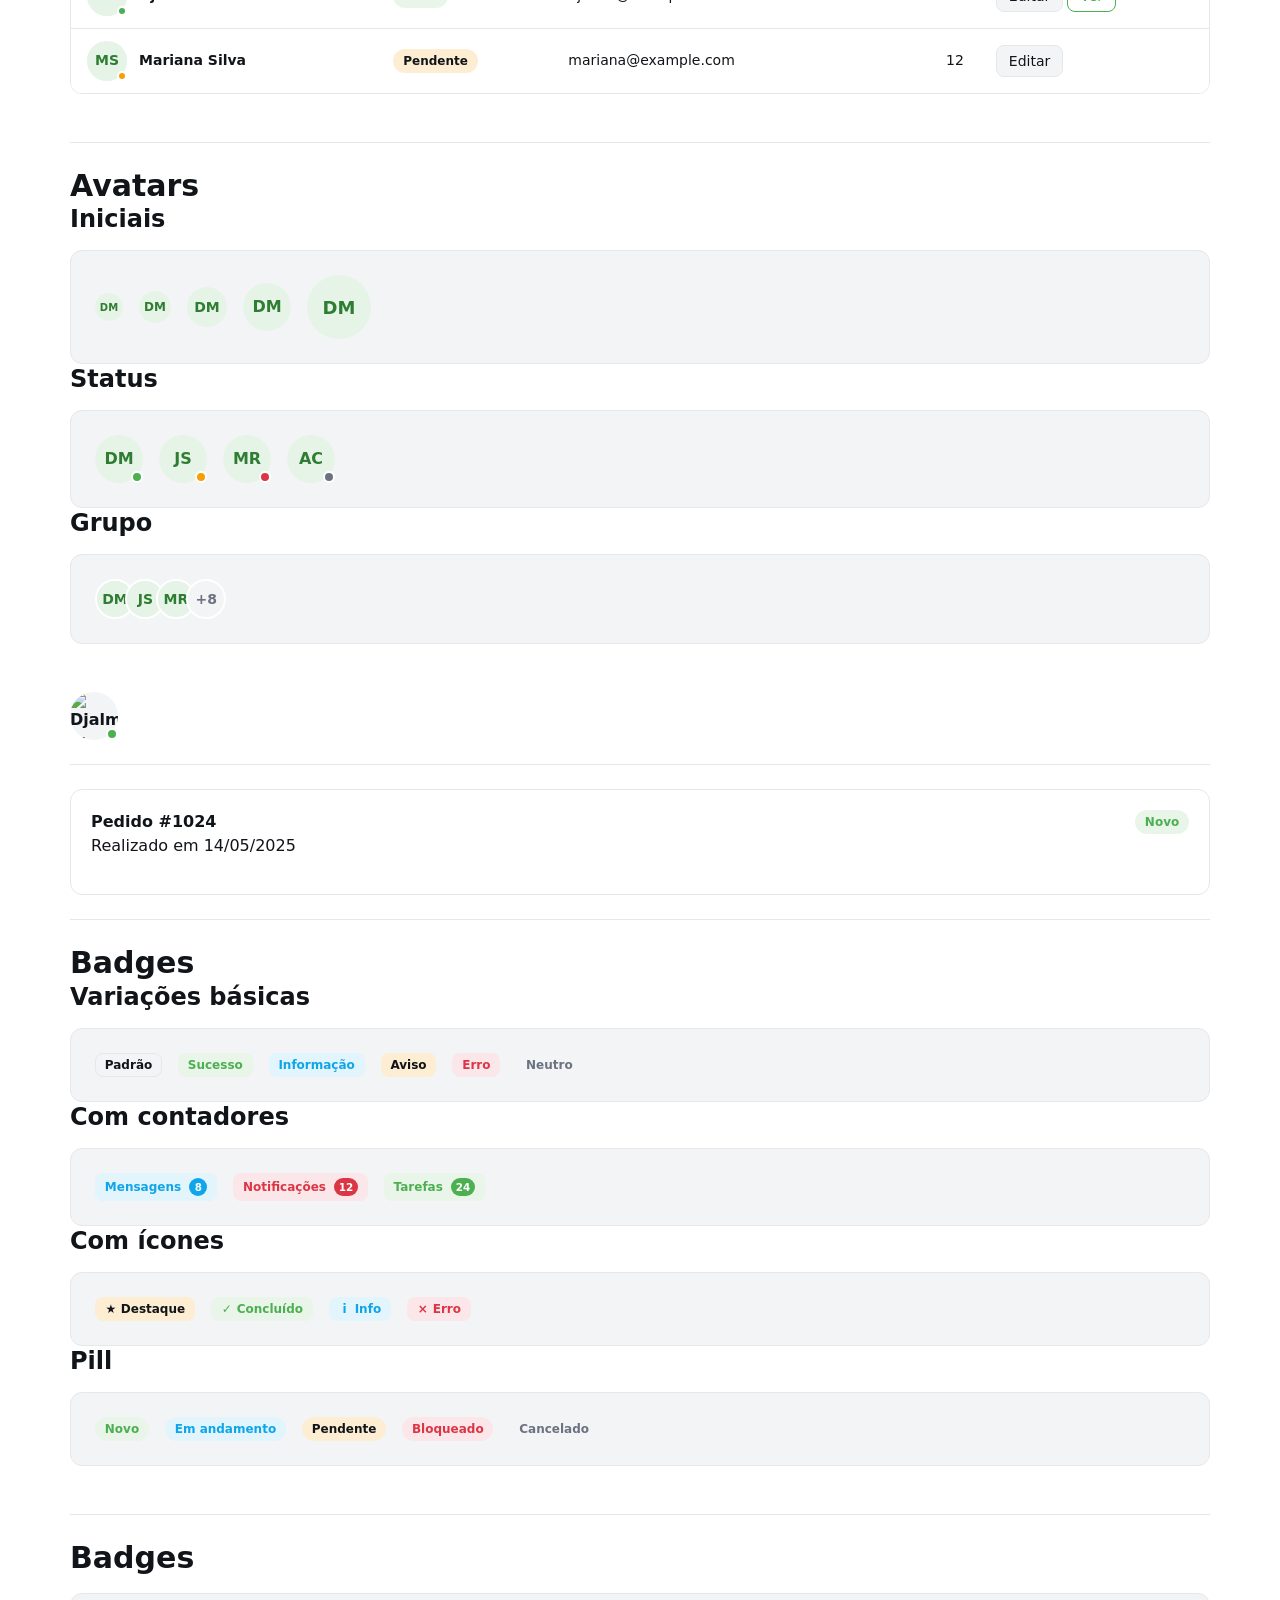
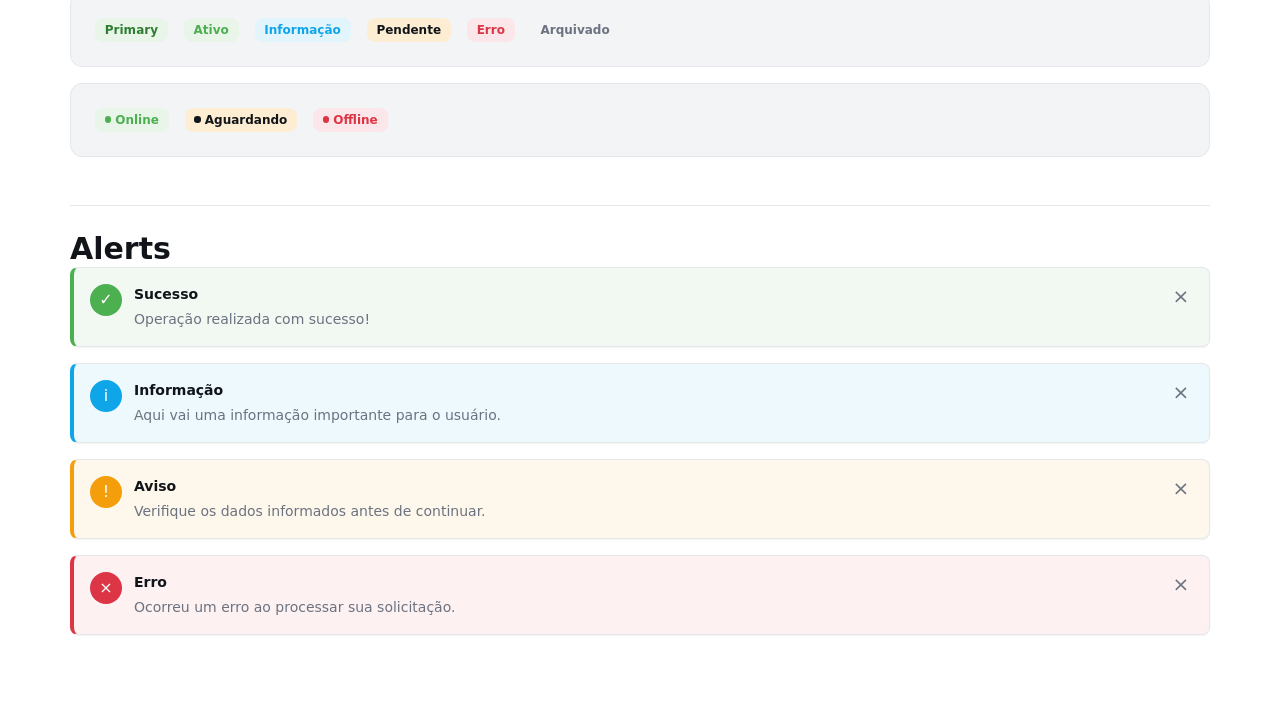
==== commit 9d4675b9: "Add Organic v2 input group component" ====
--- a/examples/index.html
+++ b/examples/index.html
@@ -45,6 +45,127 @@
         </p>
     </header>
     <hr>
+    <section>
+        <h2>Input Group</h2>
+
+        <h3>Prefixo</h3>
+
+        <div class="preview">
+            <div class="org-input-group">
+                <span class="org-input-addon">@</span>
+
+                <input
+                        class="org-input"
+                        type="text"
+                        placeholder="usuario"
+                >
+            </div>
+        </div>
+
+
+        <h3>Moeda</h3>
+
+        <div class="preview">
+            <div class="org-input-group">
+                <span class="org-input-addon">R$</span>
+
+                <input
+                        class="org-input"
+                        type="number"
+                        placeholder="0,00"
+                >
+            </div>
+        </div>
+
+
+        <h3>Sufixo</h3>
+
+        <div class="preview">
+            <div class="org-input-group">
+
+                <input
+                        class="org-input"
+                        type="text"
+                        placeholder="meusite"
+                >
+
+                <span class="org-input-addon">
+                .com.br
+            </span>
+
+            </div>
+        </div>
+
+
+        <h3>Com botão</h3>
+
+        <div class="preview">
+            <div class="org-input-group">
+
+                <input
+                        class="org-input"
+                        type="search"
+                        placeholder="Pesquisar..."
+                >
+
+                <button
+                        class="org-btn org-btn-primary"
+                        type="button"
+                >
+                    Buscar
+                </button>
+
+            </div>
+        </div>
+
+
+        <h3>Com ícone</h3>
+
+        <div class="preview">
+
+            <div class="org-input-icon">
+
+            <span
+                    class="org-input-icon-item"
+                    aria-hidden="true"
+            >
+                ⌕
+            </span>
+
+                <input
+                        class="org-input"
+                        type="search"
+                        placeholder="Pesquisar..."
+                >
+
+            </div>
+
+        </div>
+
+
+        <h3>Ícone à direita</h3>
+
+        <div class="preview">
+
+            <div class="org-input-icon org-input-icon-end">
+
+                <input
+                        class="org-input"
+                        type="email"
+                        placeholder="email@exemplo.com"
+                >
+
+                <span
+                        class="org-input-icon-item"
+                        aria-hidden="true"
+                >
+                ✉
+            </span>
+
+            </div>
+
+        </div>
+    </section>
     <hr>
     <section>
         <h2>Button Group</h2>
--- a/src/css/organic.css
+++ b/src/css/organic.css
@@ -31,4 +31,5 @@
 @import "./components/accordion.css";
 @import "./components/switch.css";
 @import "./components/toast.css";
-@import "./components/button-group.css";+@import "./components/button-group.css";
+@import "./components/input-group.css";
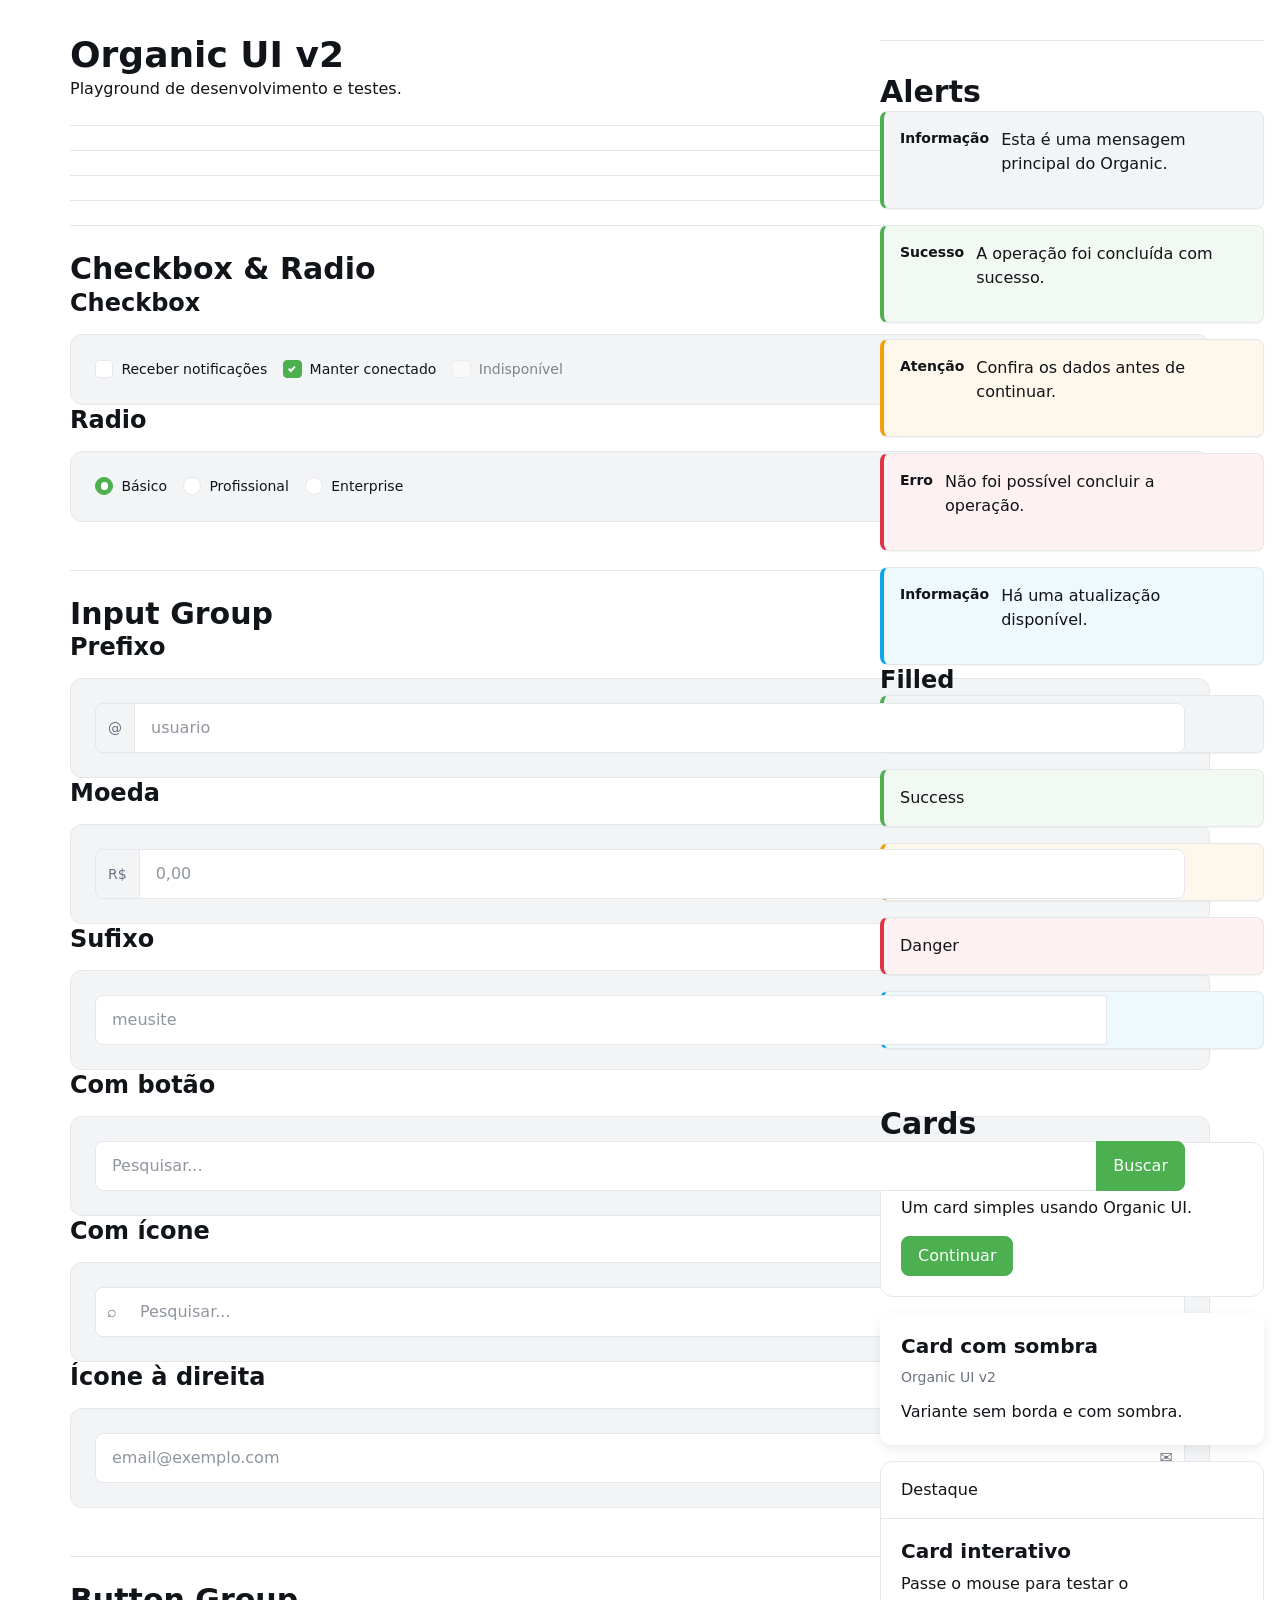
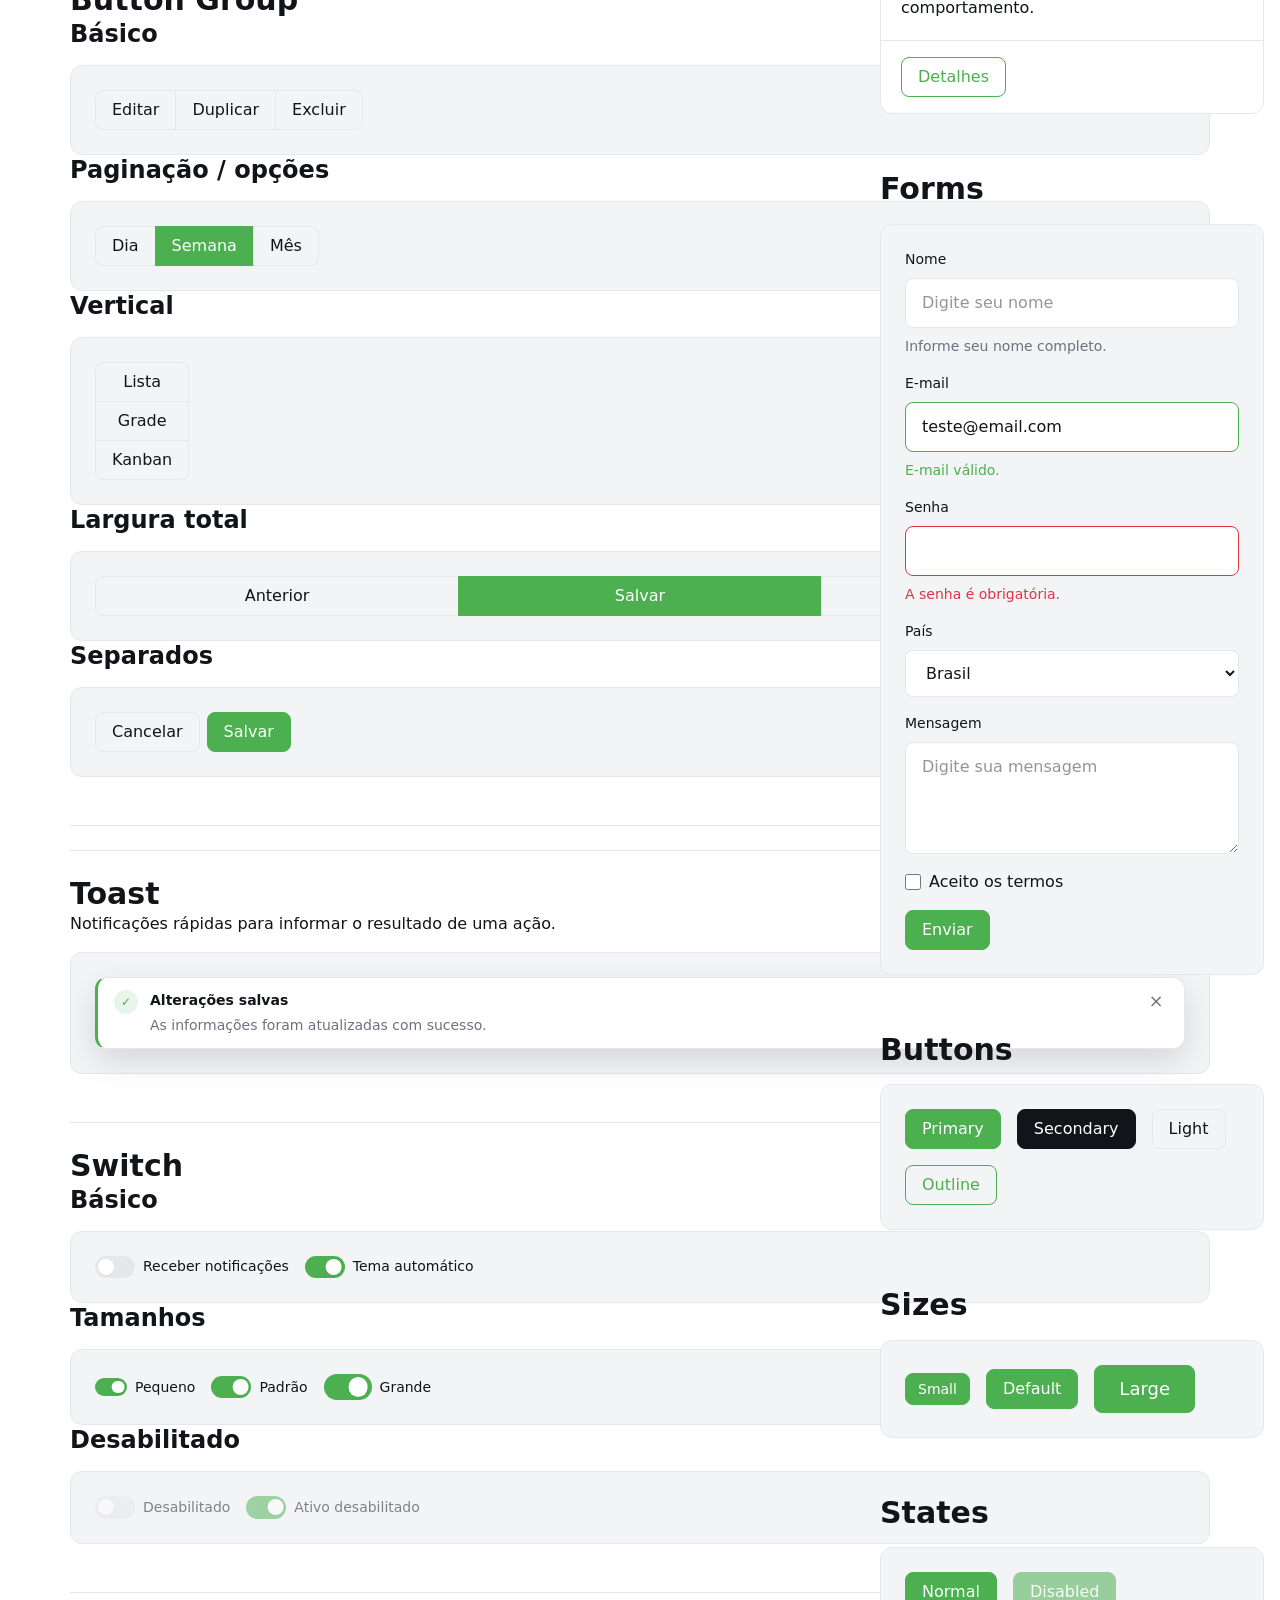
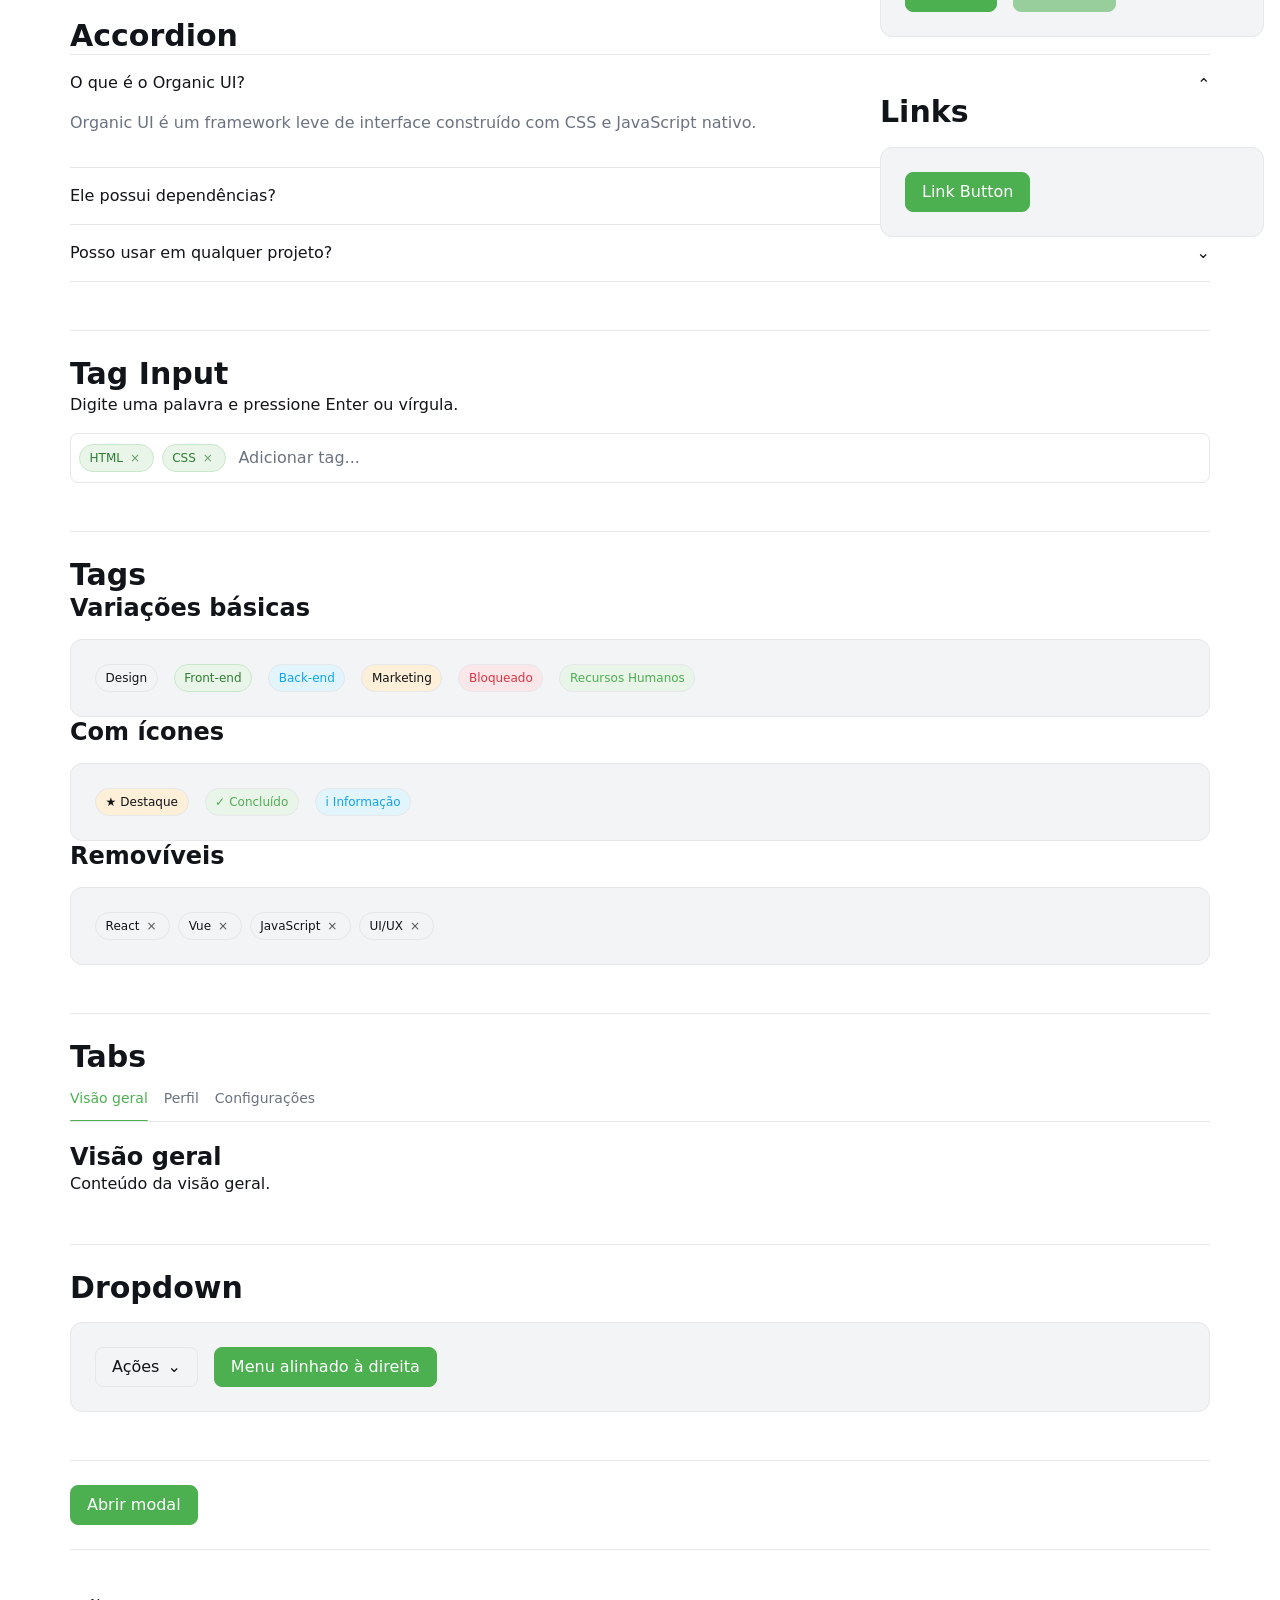
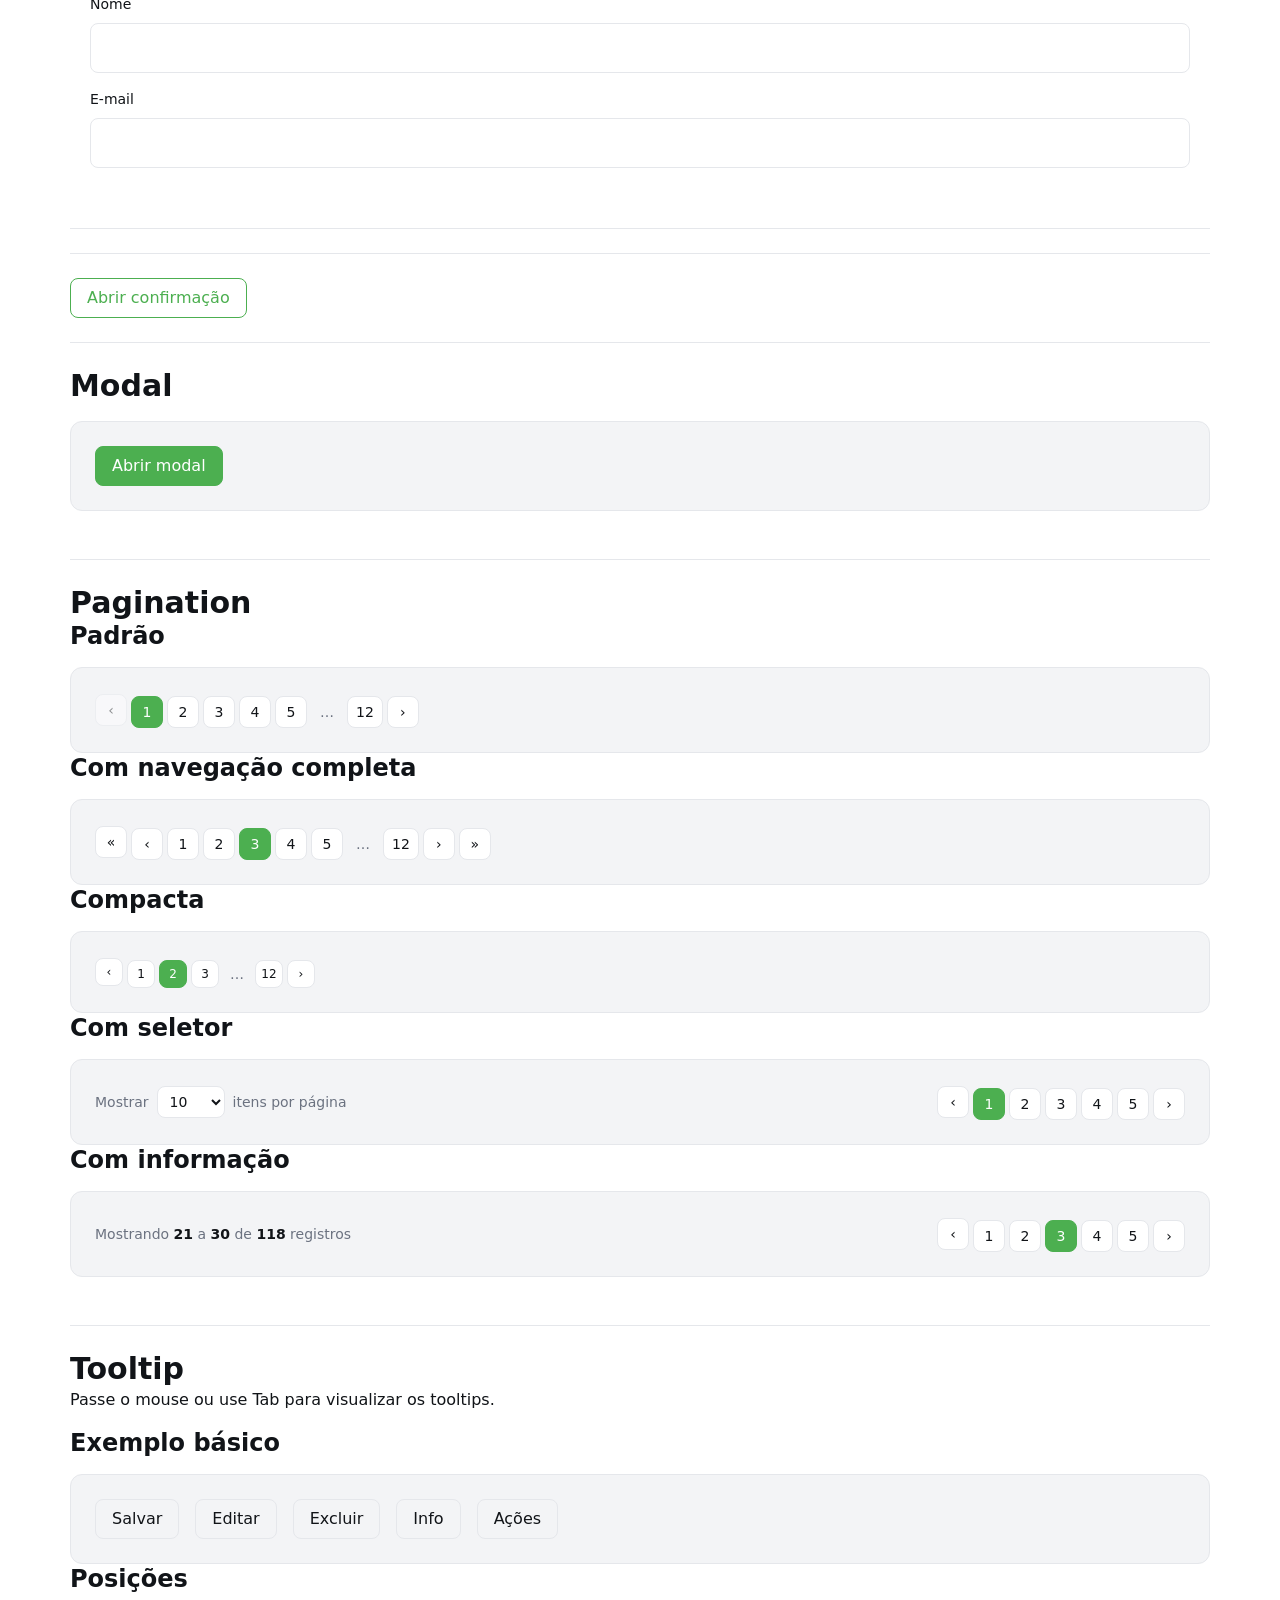
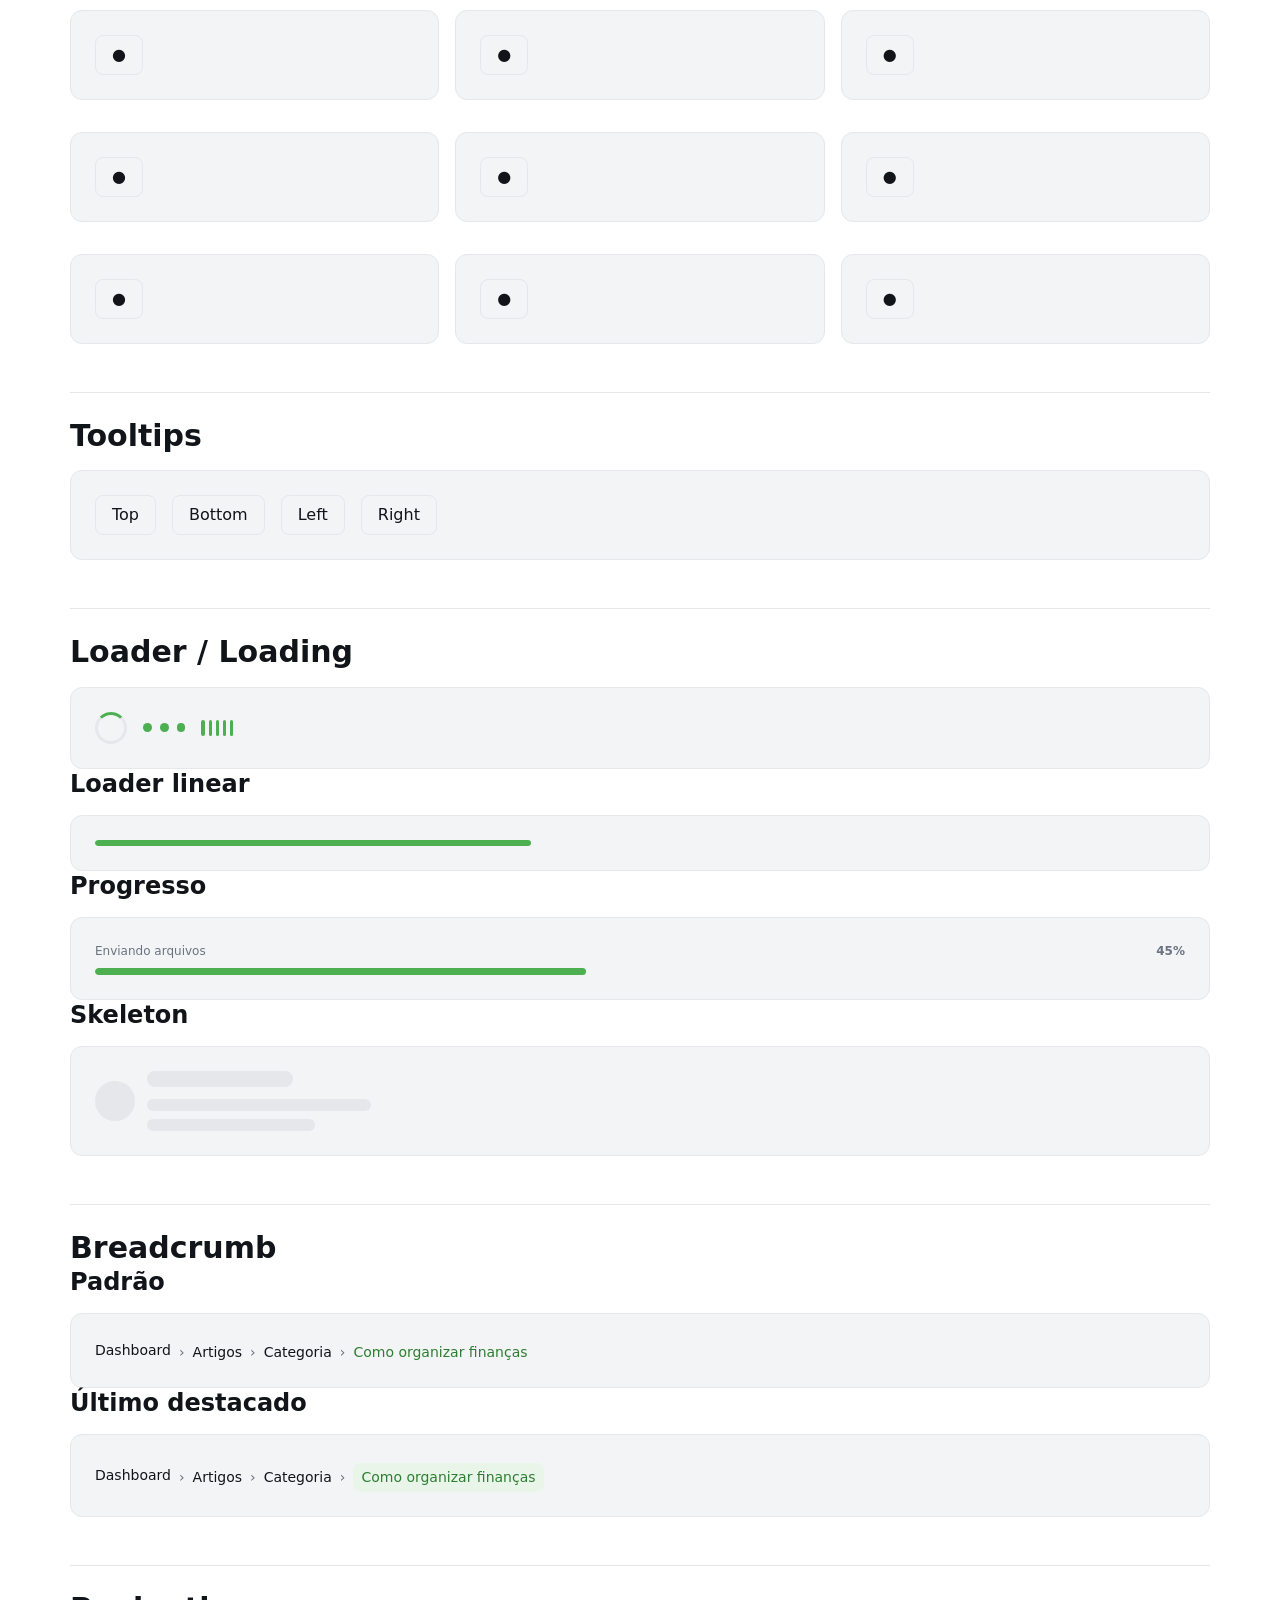
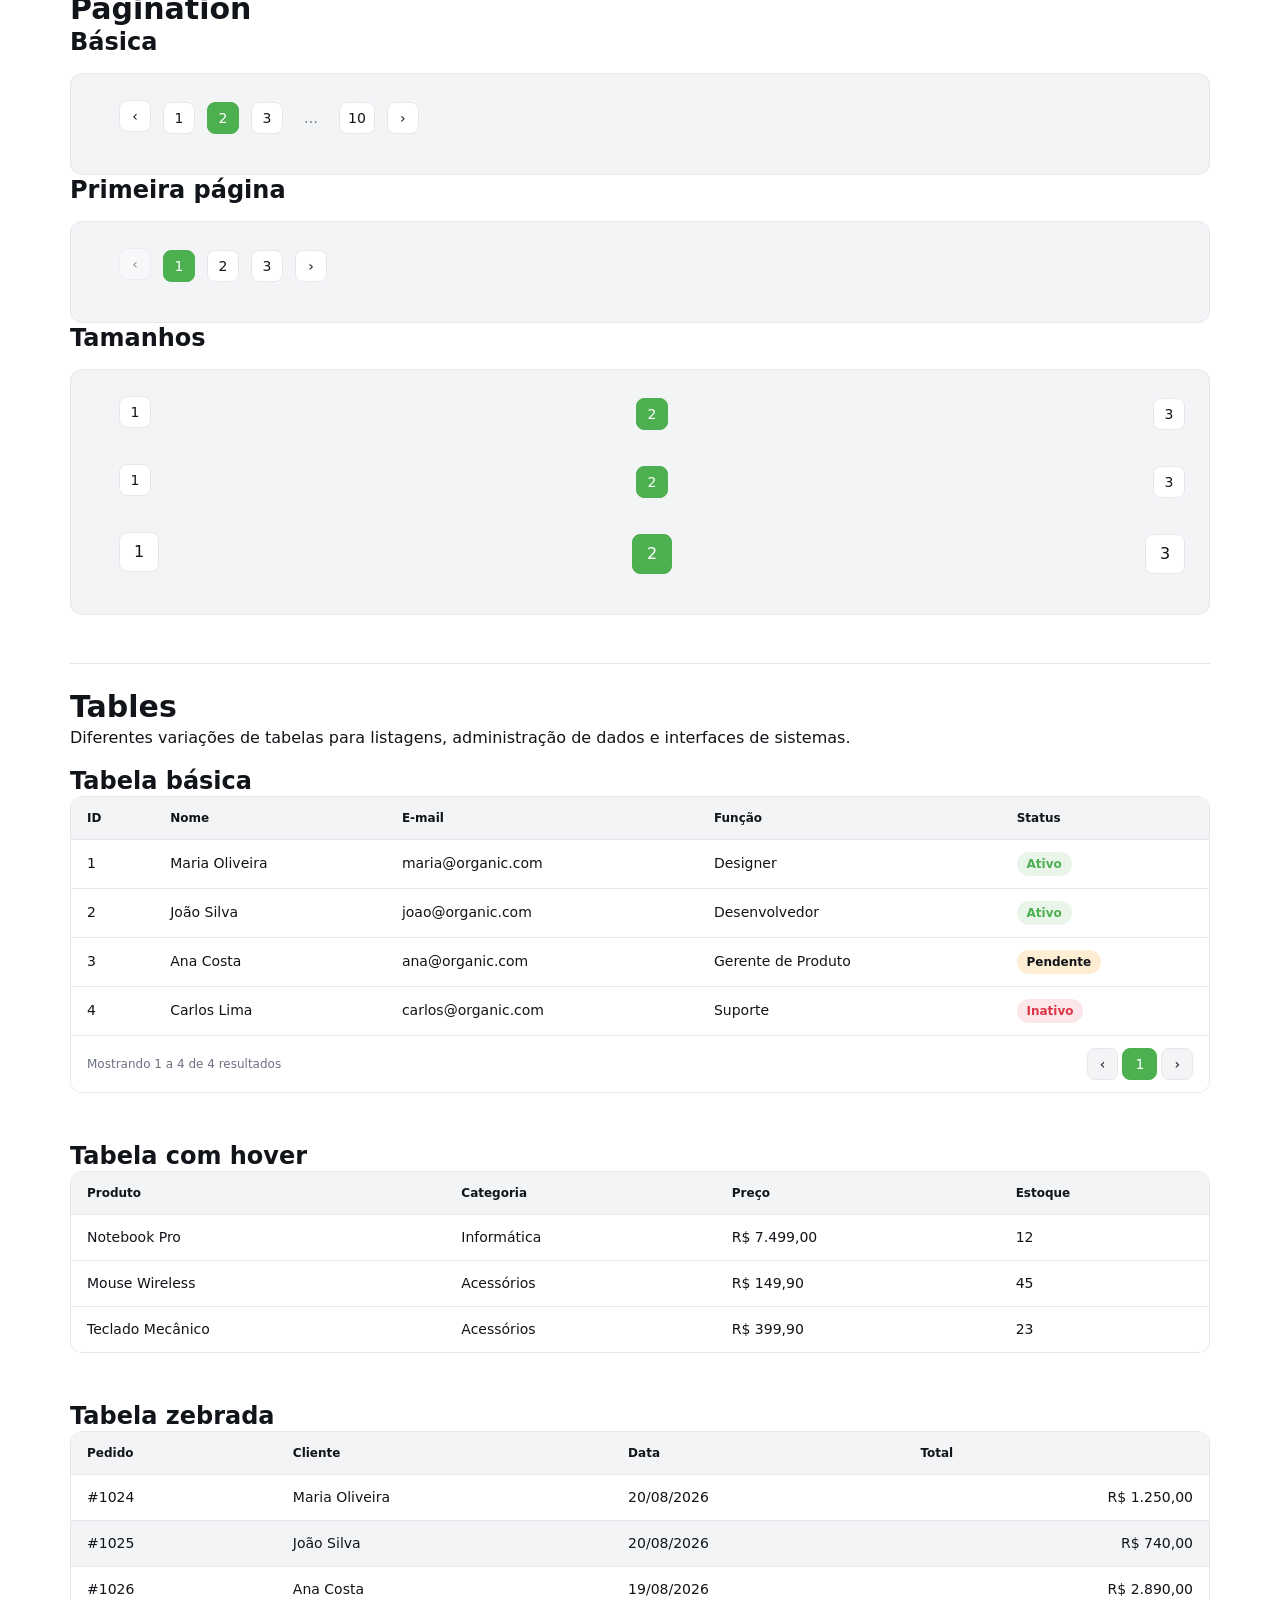
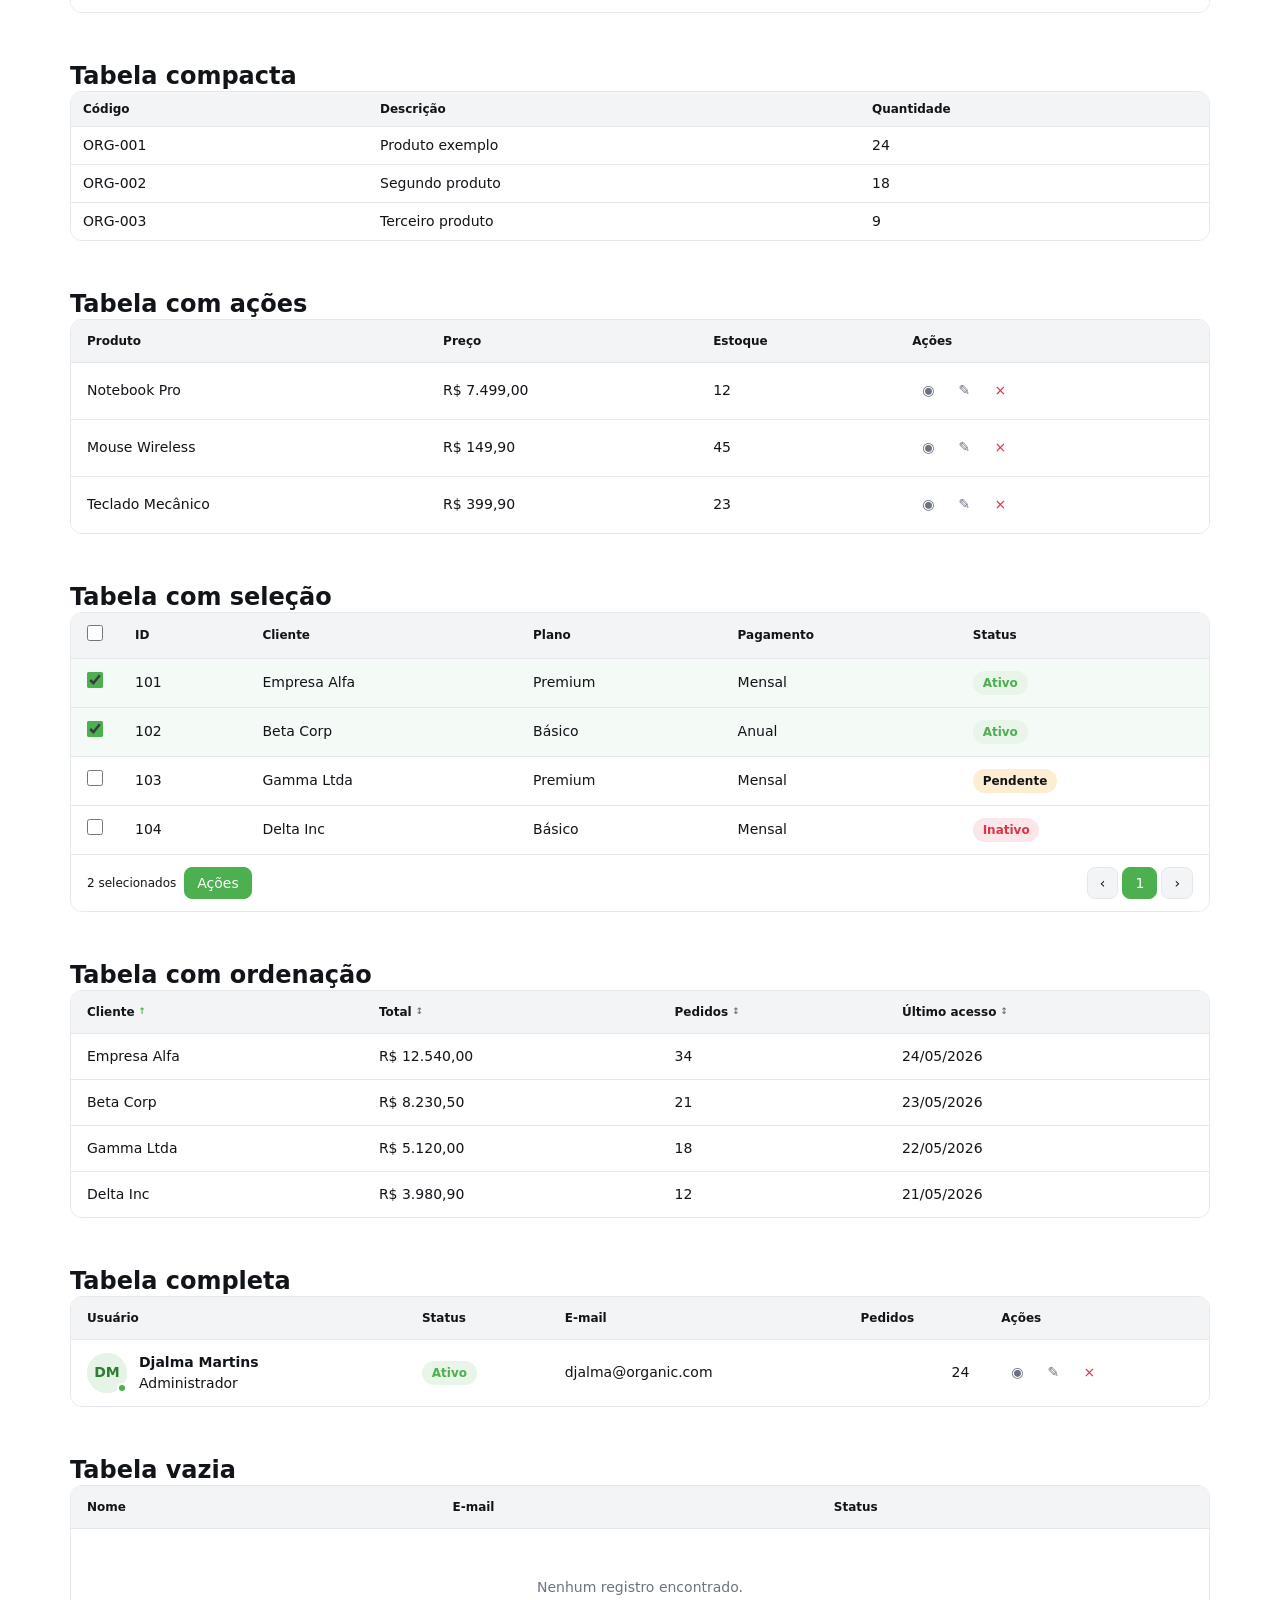
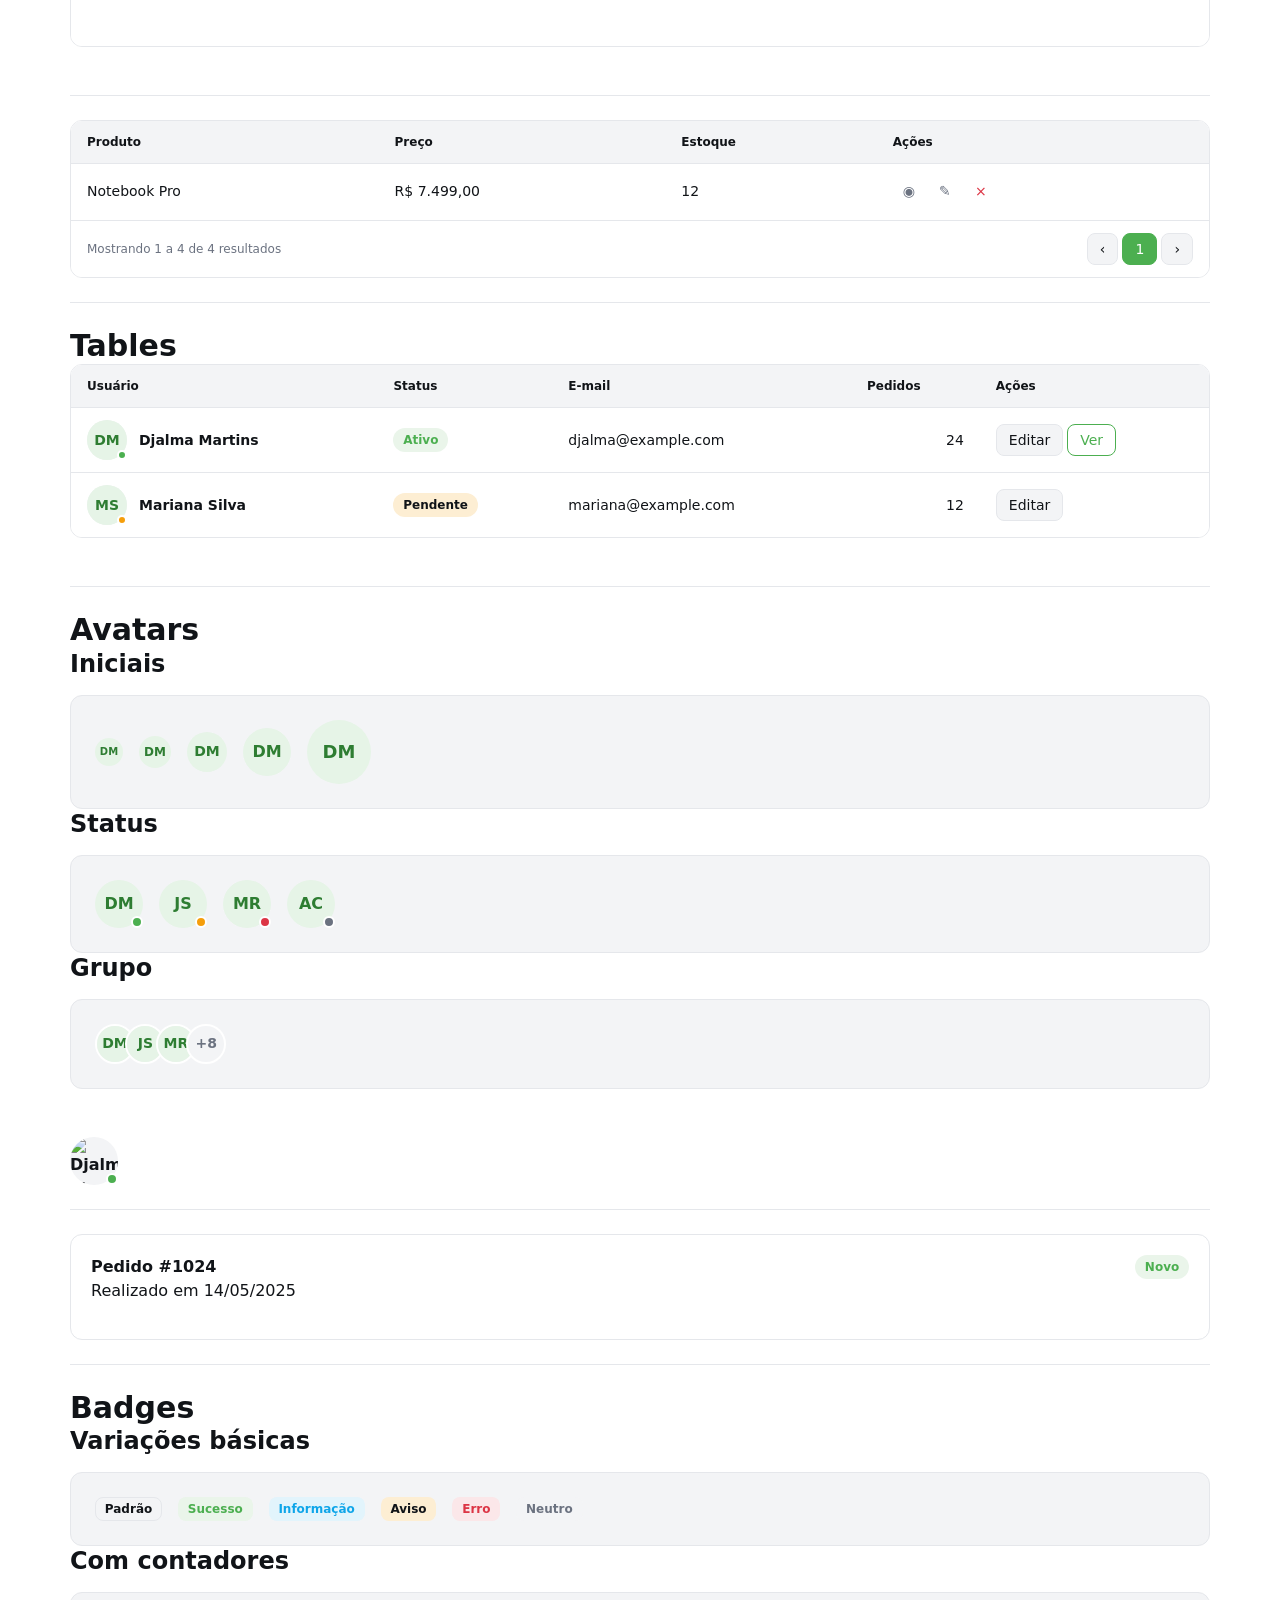
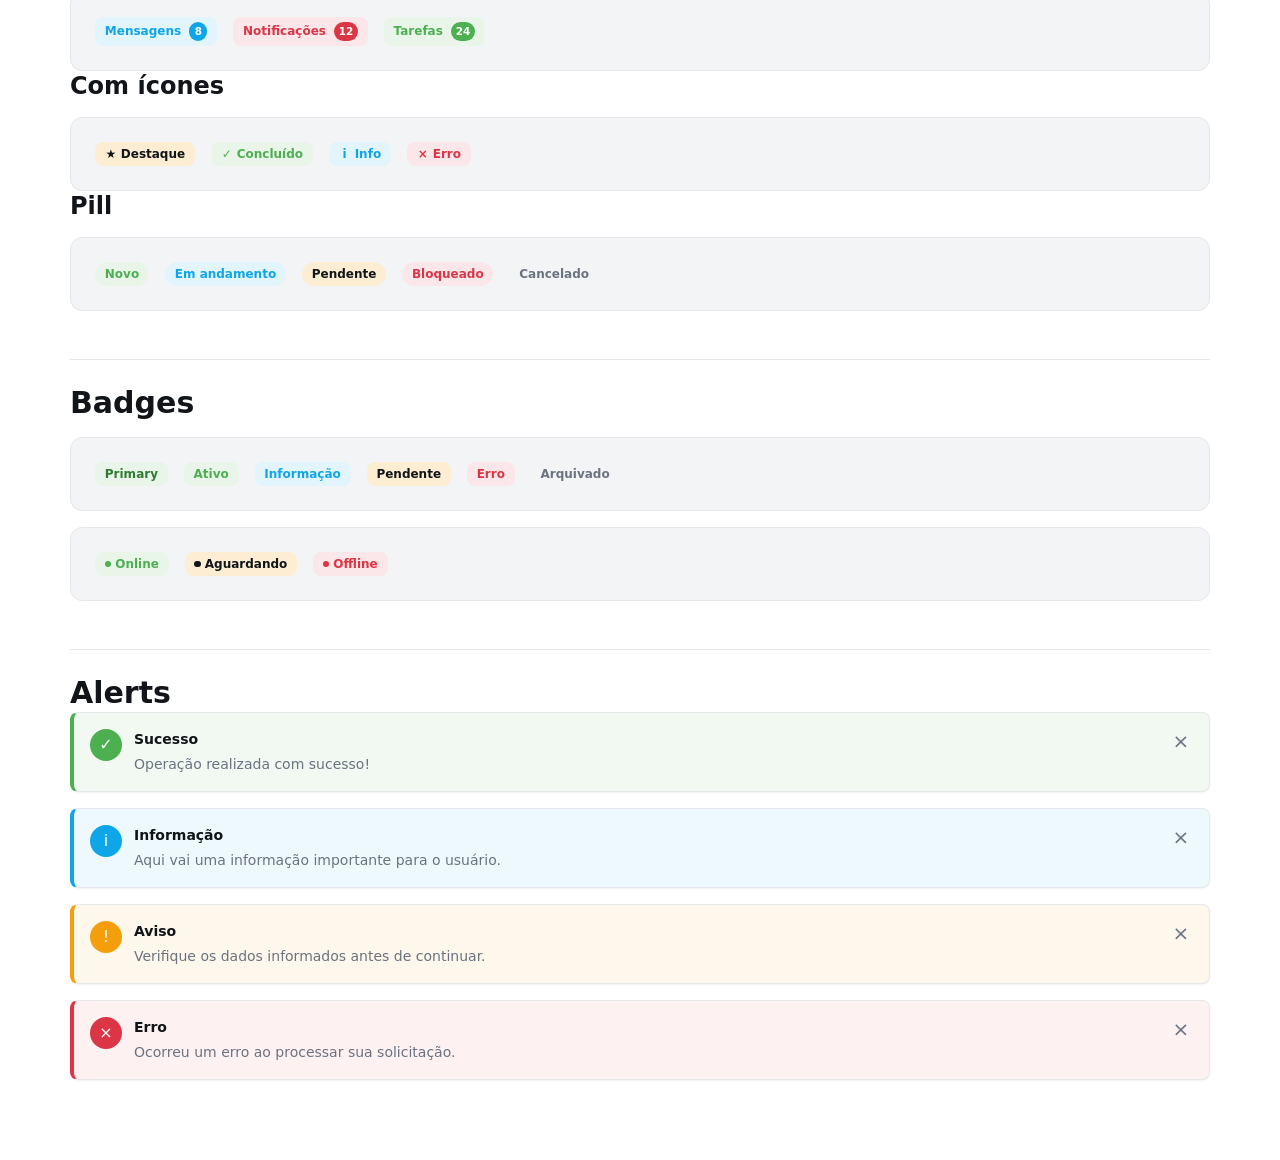
==== commit 75ef0b50: "Add Organic v2 checkbox and radio components" ====
--- a/examples/index.html
+++ b/examples/index.html
@@ -44,6 +44,118 @@
             Playground de desenvolvimento e testes.
         </p>
     </header>
+    <hr>
+    <hr>
+    <hr>
+    <hr>
+    <hr>
+    <section>
+        <h2>Checkbox & Radio</h2>
+
+        <h3>Checkbox</h3>
+
+        <div class="preview">
+
+            <label class="org-check">
+                <input
+                        class="org-check-input"
+                        type="checkbox"
+                >
+
+                <span class="org-check-control"></span>
+
+                <span class="org-check-label">
+                Receber notificações
+            </span>
+            </label>
+
+
+            <label class="org-check">
+                <input
+                        class="org-check-input"
+                        type="checkbox"
+                        checked
+                >
+
+                <span class="org-check-control"></span>
+
+                <span class="org-check-label">
+                Manter conectado
+            </span>
+            </label>
+
+
+            <label class="org-check">
+                <input
+                        class="org-check-input"
+                        type="checkbox"
+                        disabled
+                >
+
+                <span class="org-check-control"></span>
+
+                <span class="org-check-label">
+                Indisponível
+            </span>
+            </label>
+
+        </div>
+
+
+        <h3>Radio</h3>
+
+        <div class="preview">
+
+            <label class="org-check org-check-radio">
+                <input
+                        class="org-check-input"
+                        type="radio"
+                        name="plan"
+                        value="basic"
+                        checked
+                >
+
+                <span class="org-check-control"></span>
+
+                <span class="org-check-label">
+                Básico
+            </span>
+            </label>
+
+
+            <label class="org-check org-check-radio">
+                <input
+                        class="org-check-input"
+                        type="radio"
+                        name="plan"
+                        value="pro"
+                >
+
+                <span class="org-check-control"></span>
+
+                <span class="org-check-label">
+                Profissional
+            </span>
+            </label>
+
+
+            <label class="org-check org-check-radio">
+                <input
+                        class="org-check-input"
+                        type="radio"
+                        name="plan"
+                        value="enterprise"
+                >
+
+                <span class="org-check-control"></span>
+
+                <span class="org-check-label">
+                Enterprise
+            </span>
+            </label>
+
+        </div>
+    </section>
     <hr>
     <section>
         <h2>Input Group</h2>
--- a/src/css/organic.css
+++ b/src/css/organic.css
@@ -32,4 +32,5 @@
 @import "./components/switch.css";
 @import "./components/toast.css";
 @import "./components/button-group.css";
-@import "./components/input-group.css";+@import "./components/input-group.css";
+@import "./components/check.css";
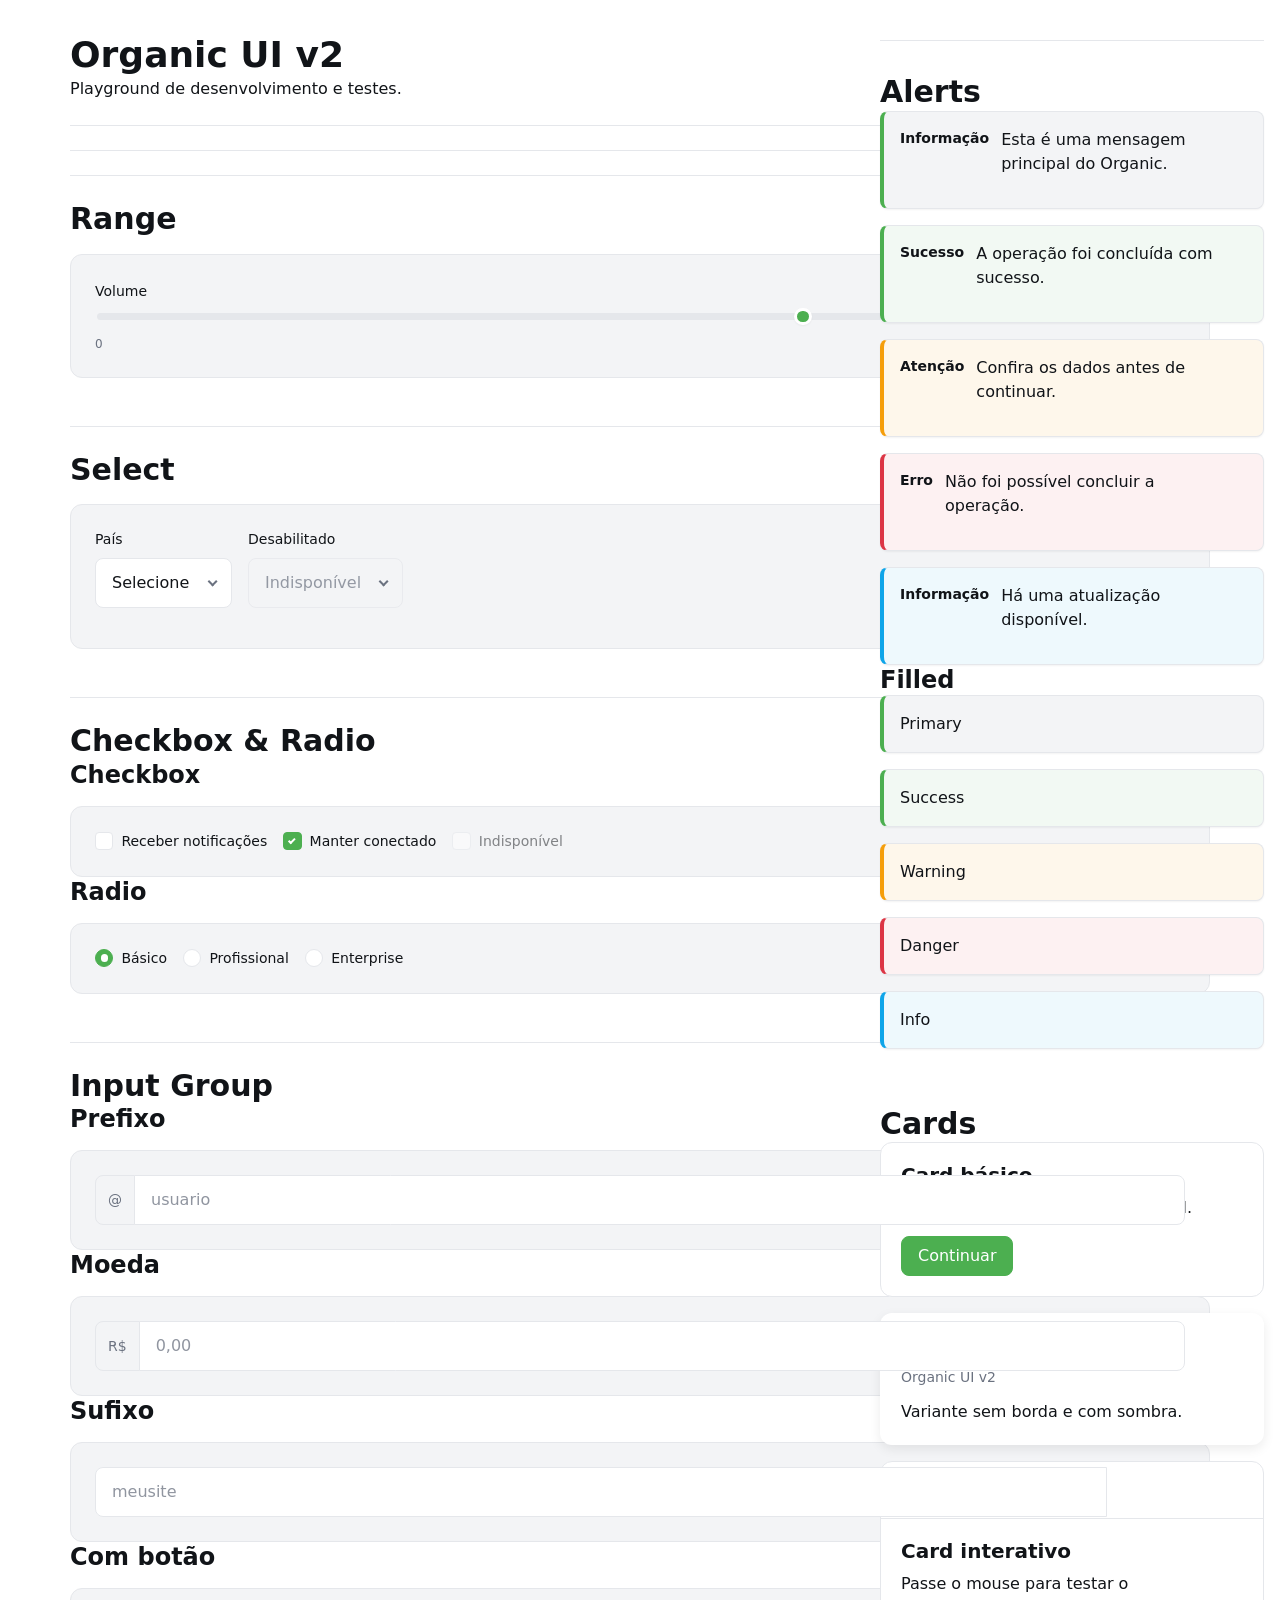
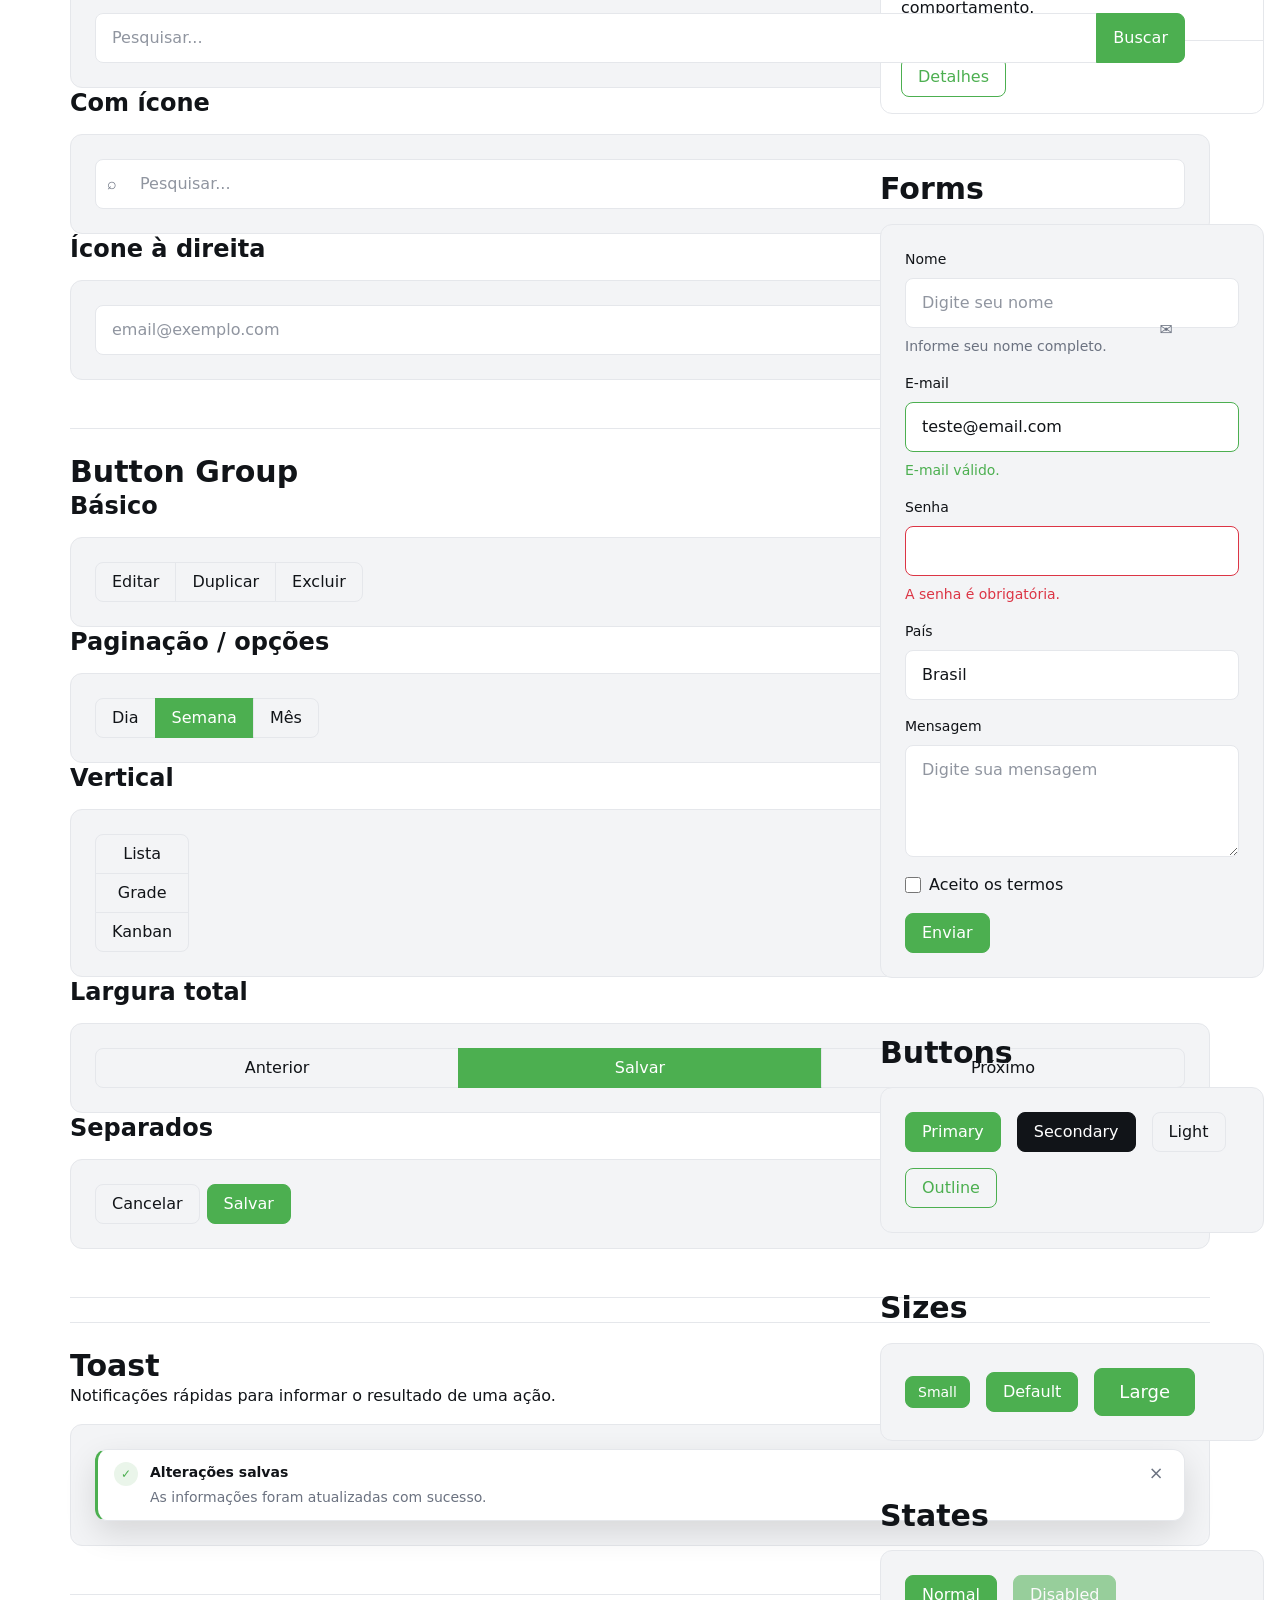
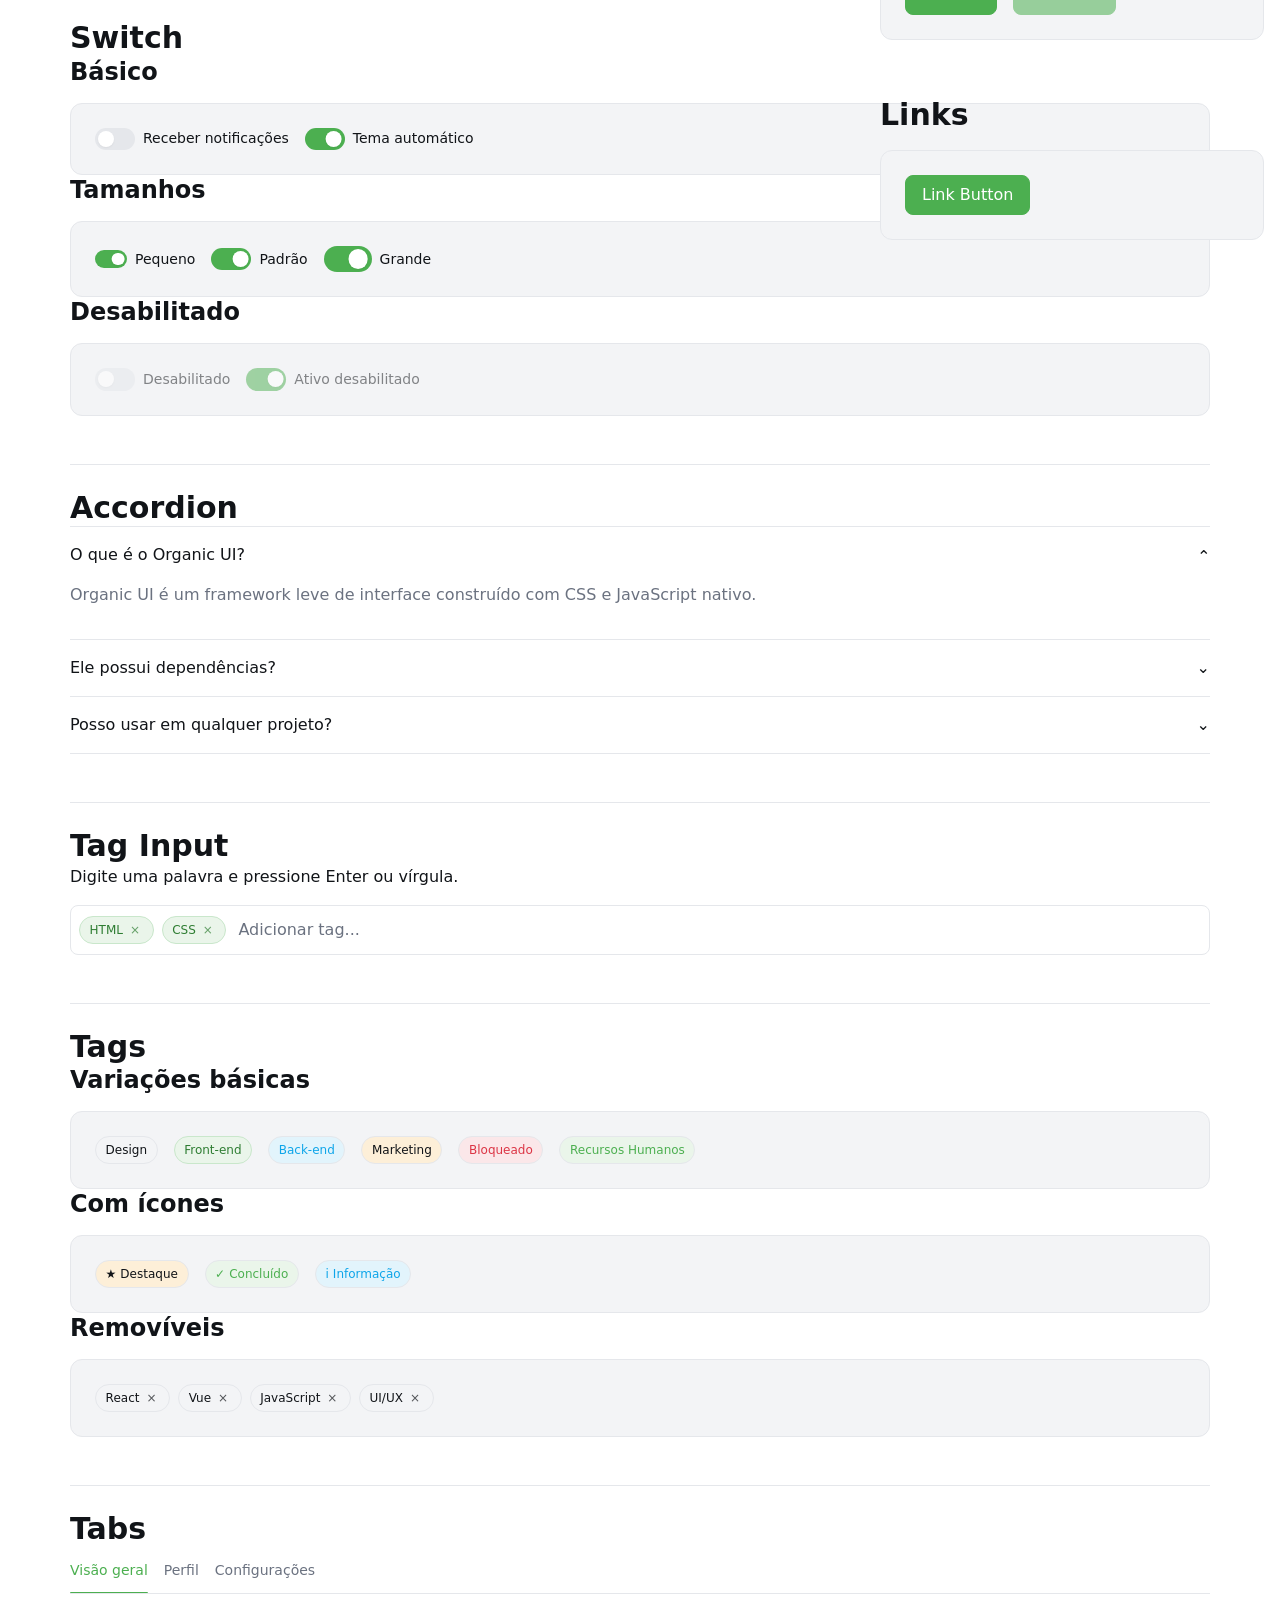
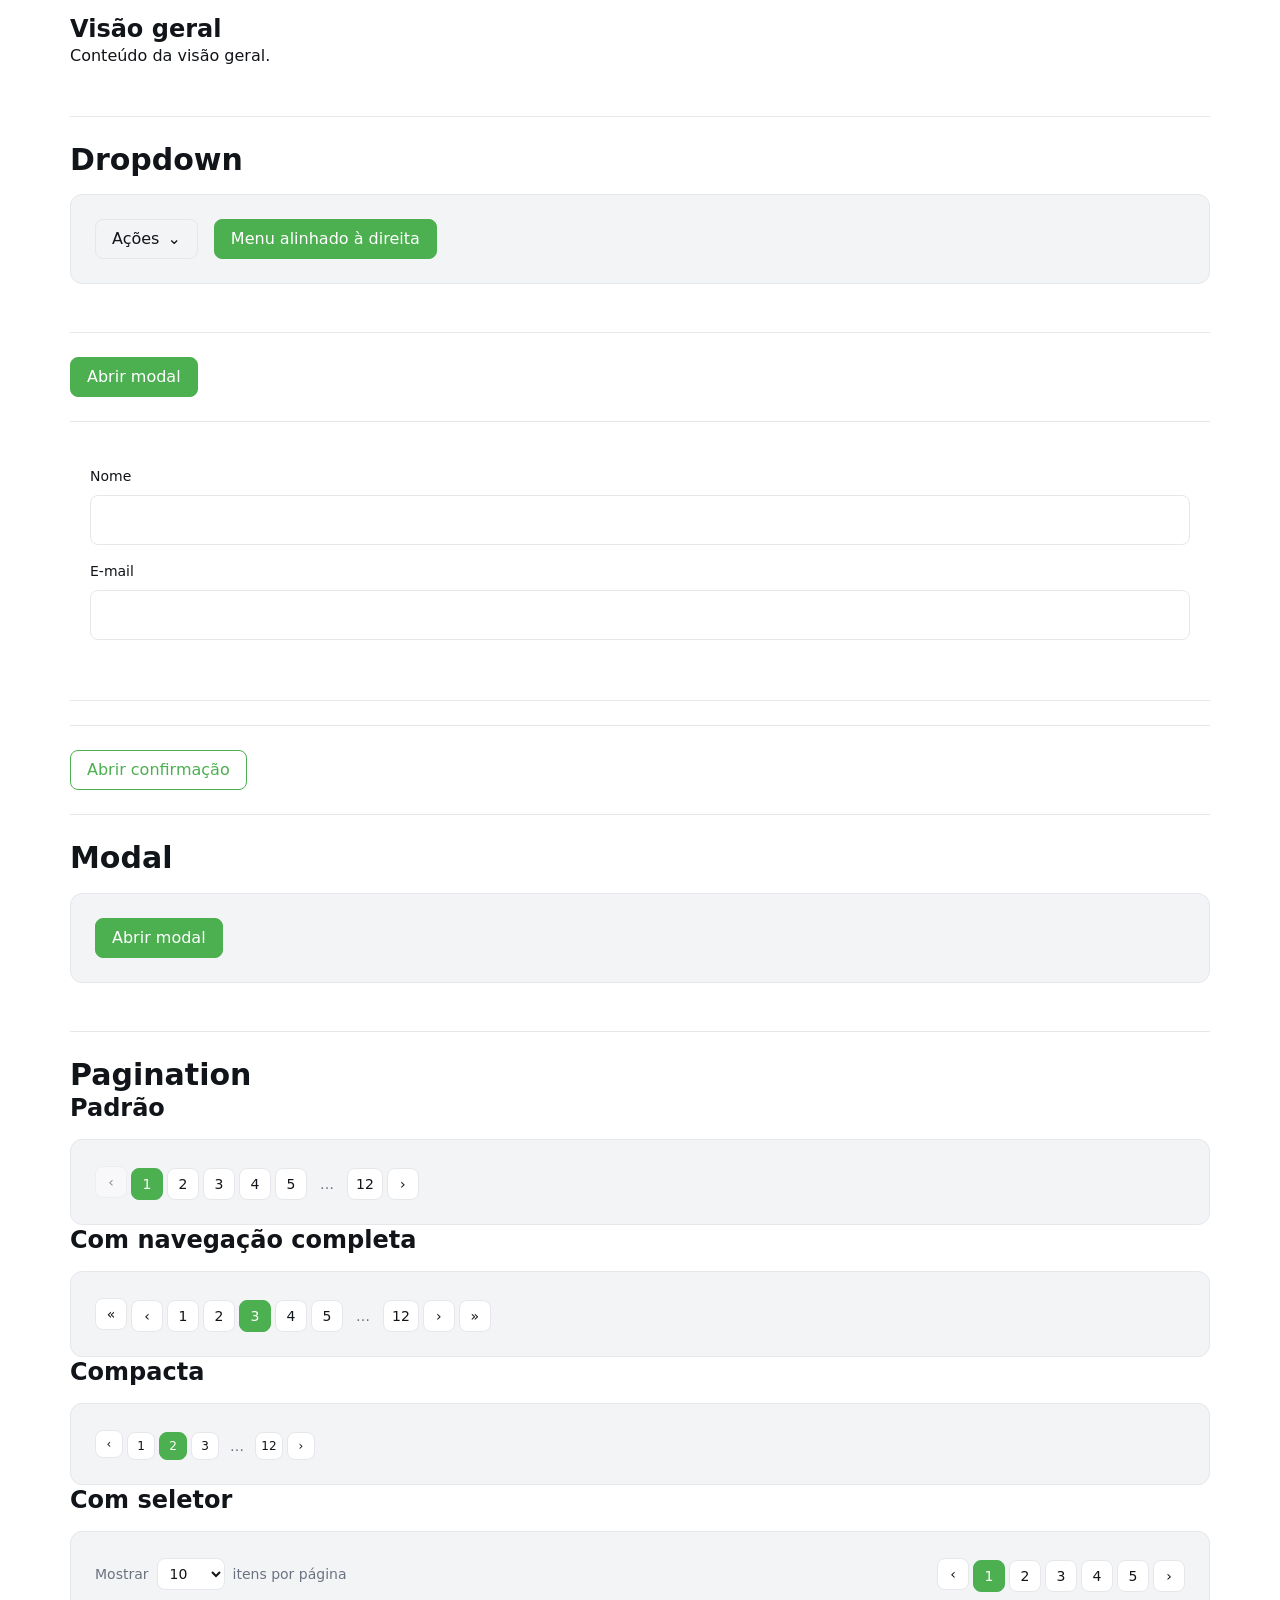
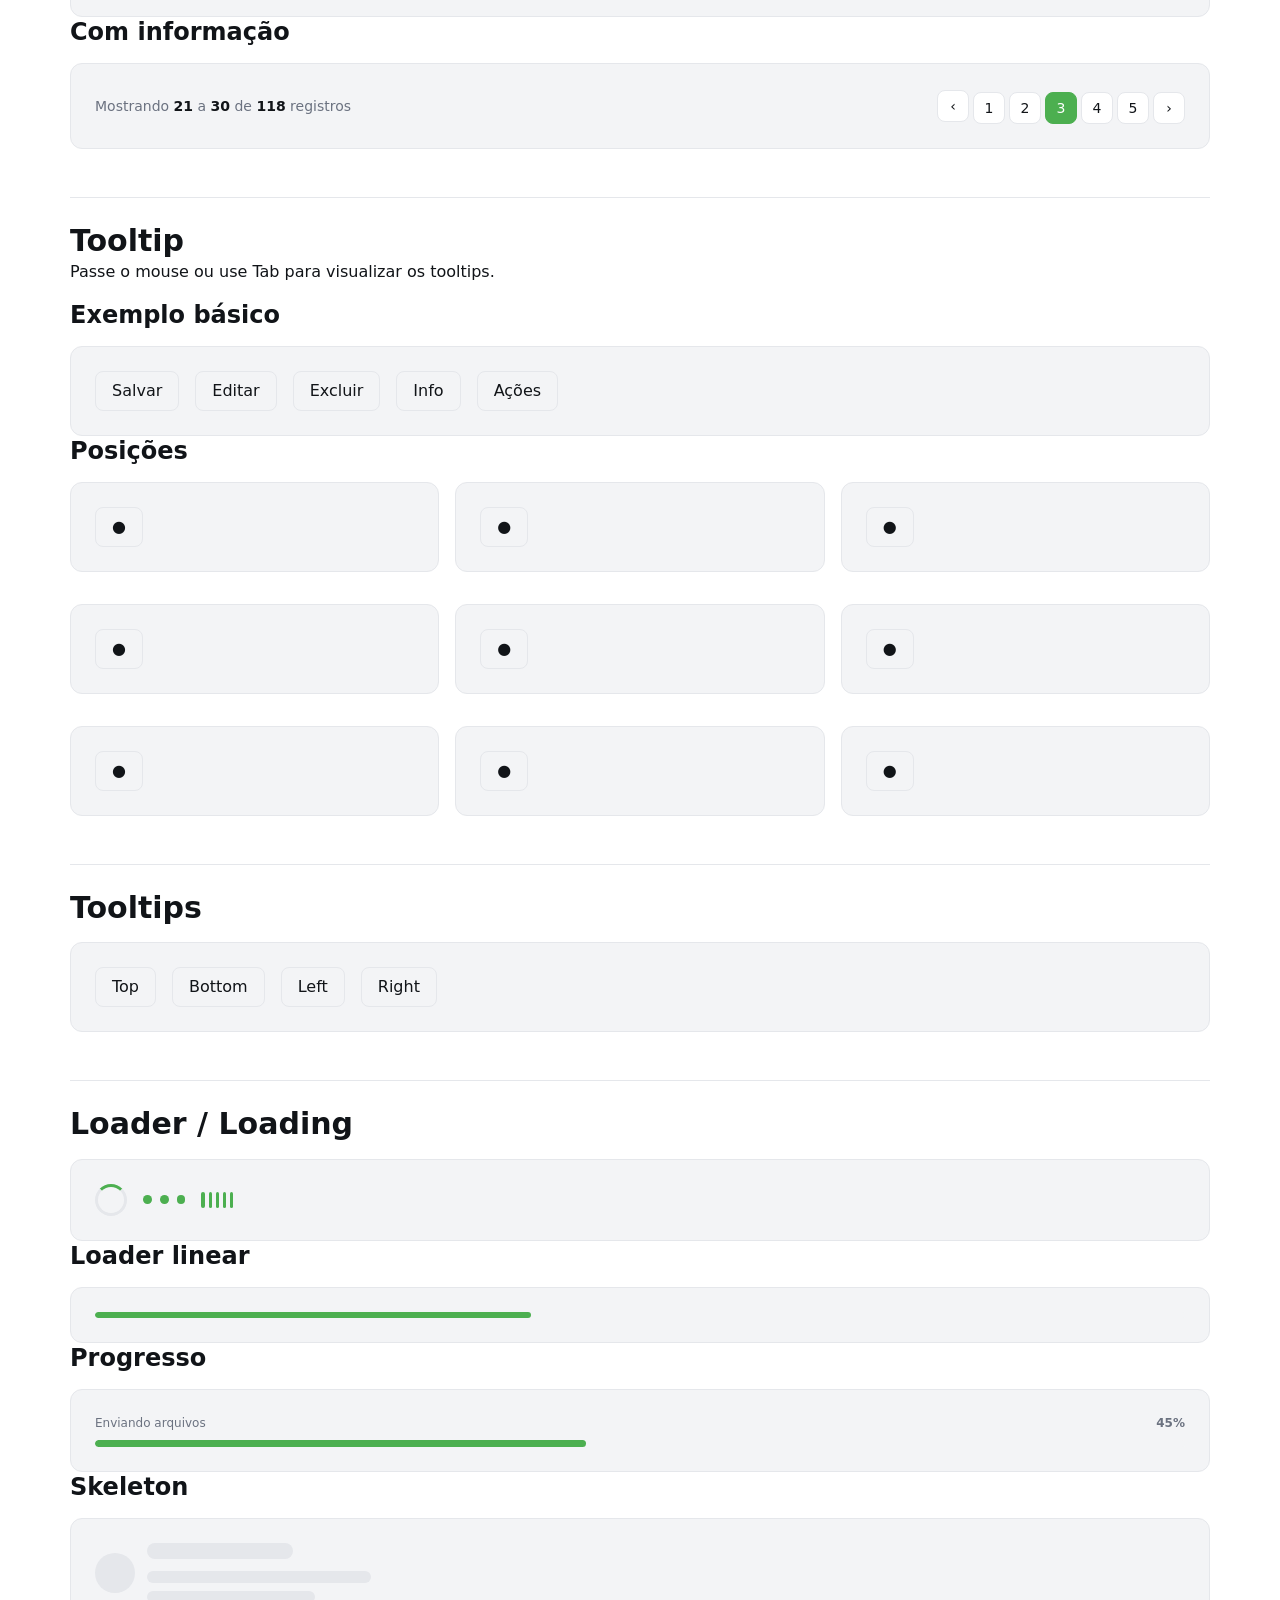
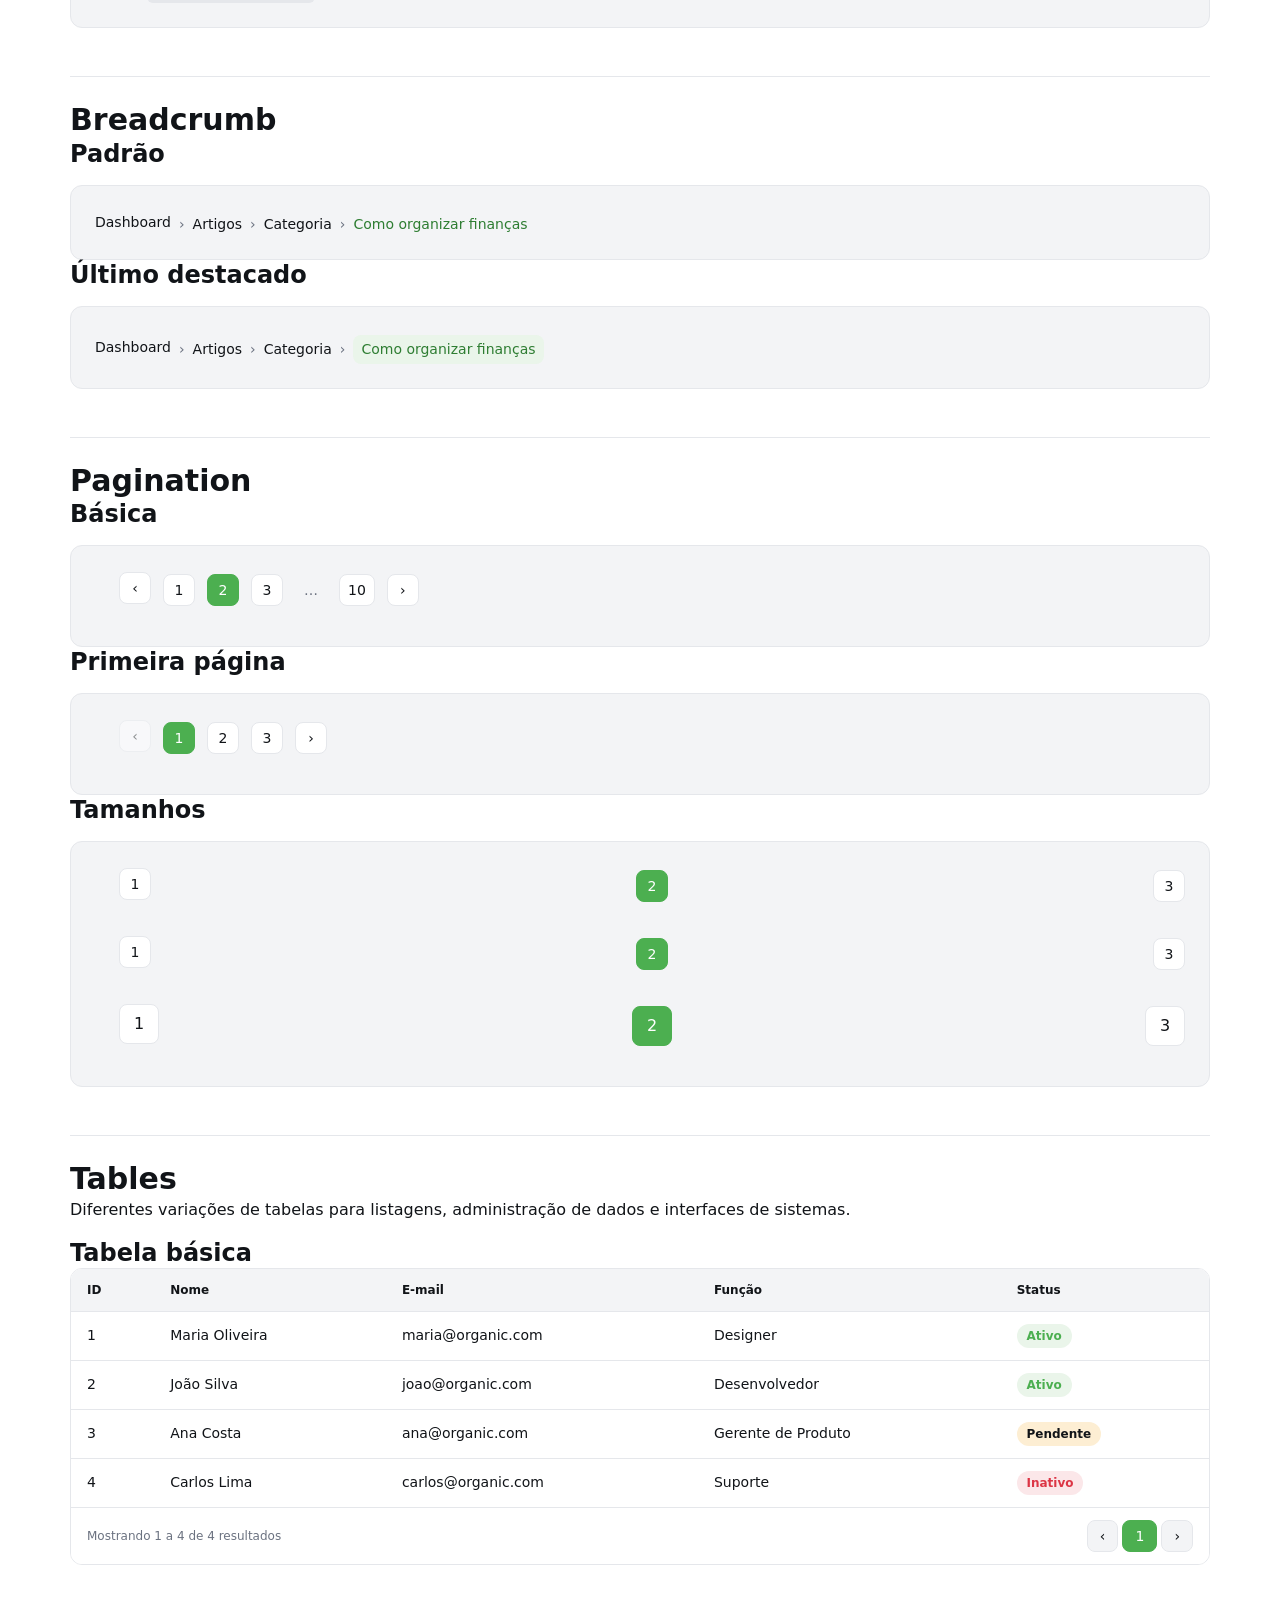
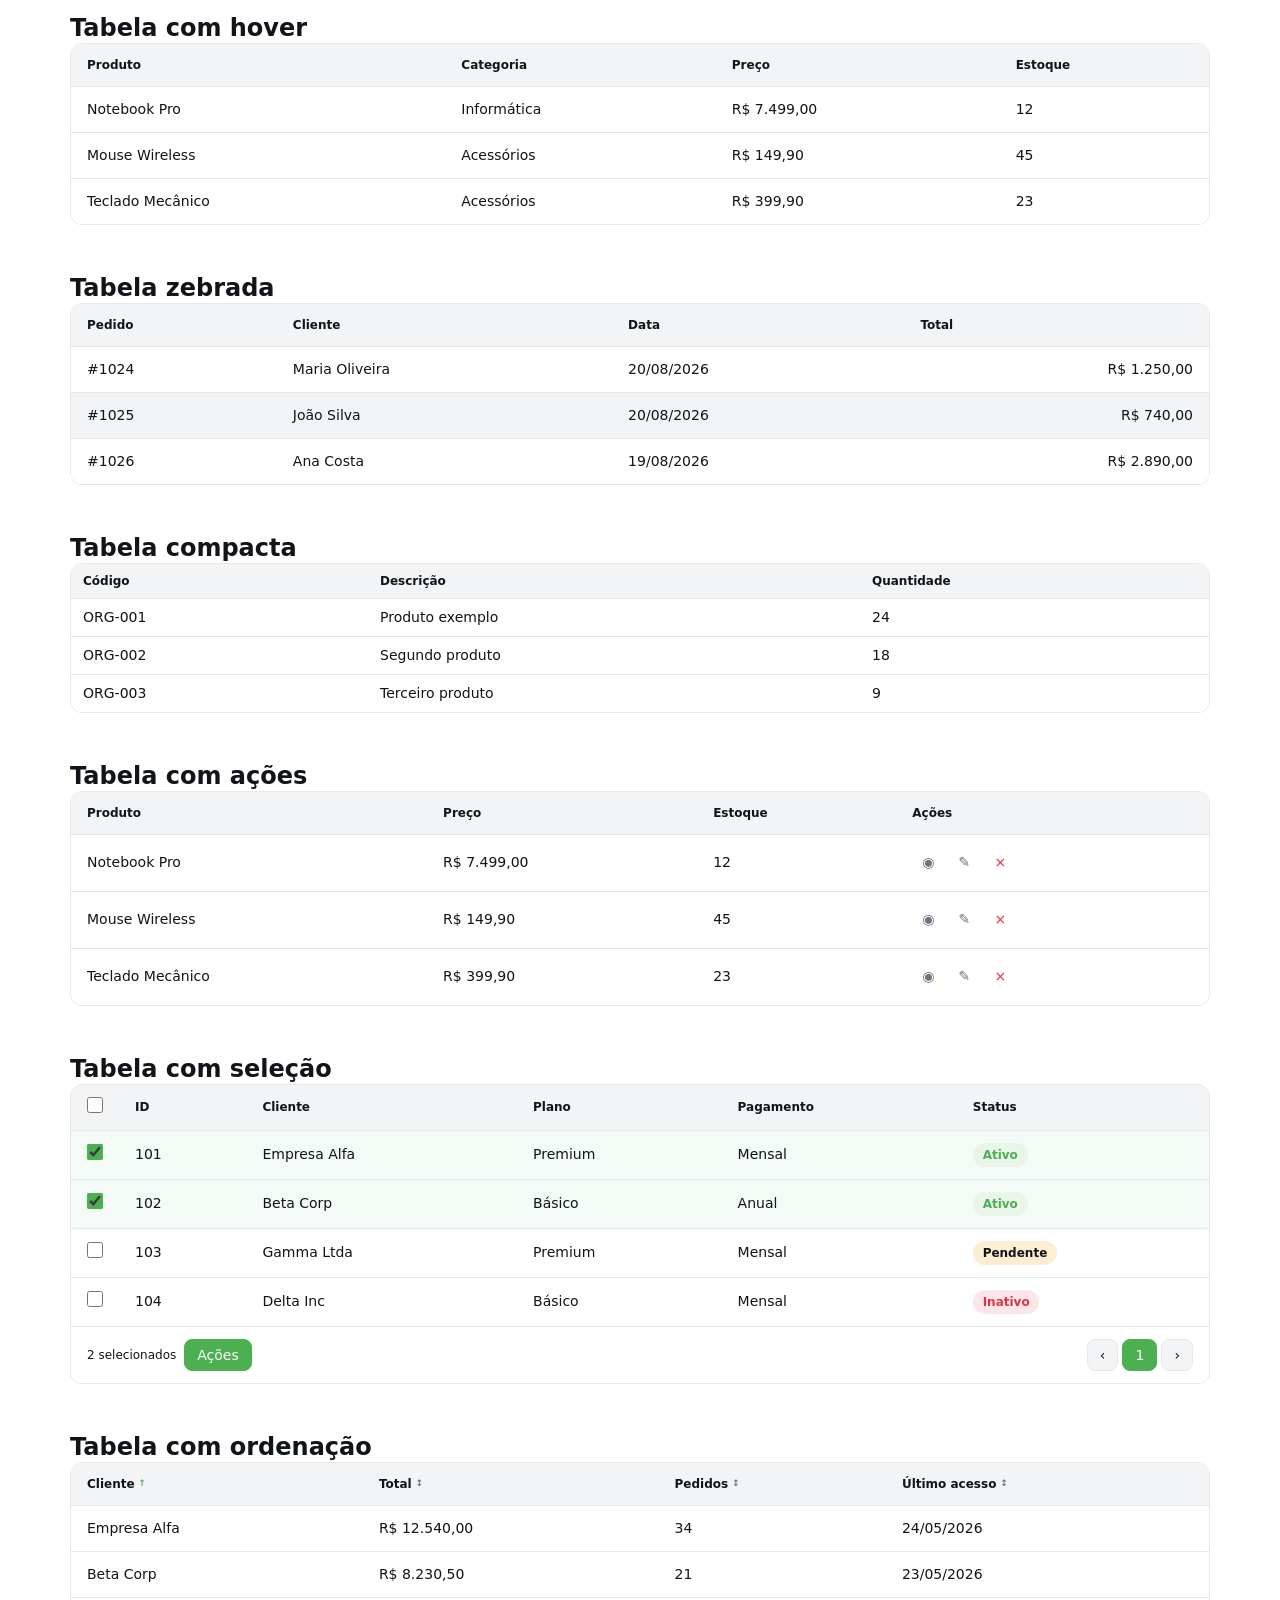
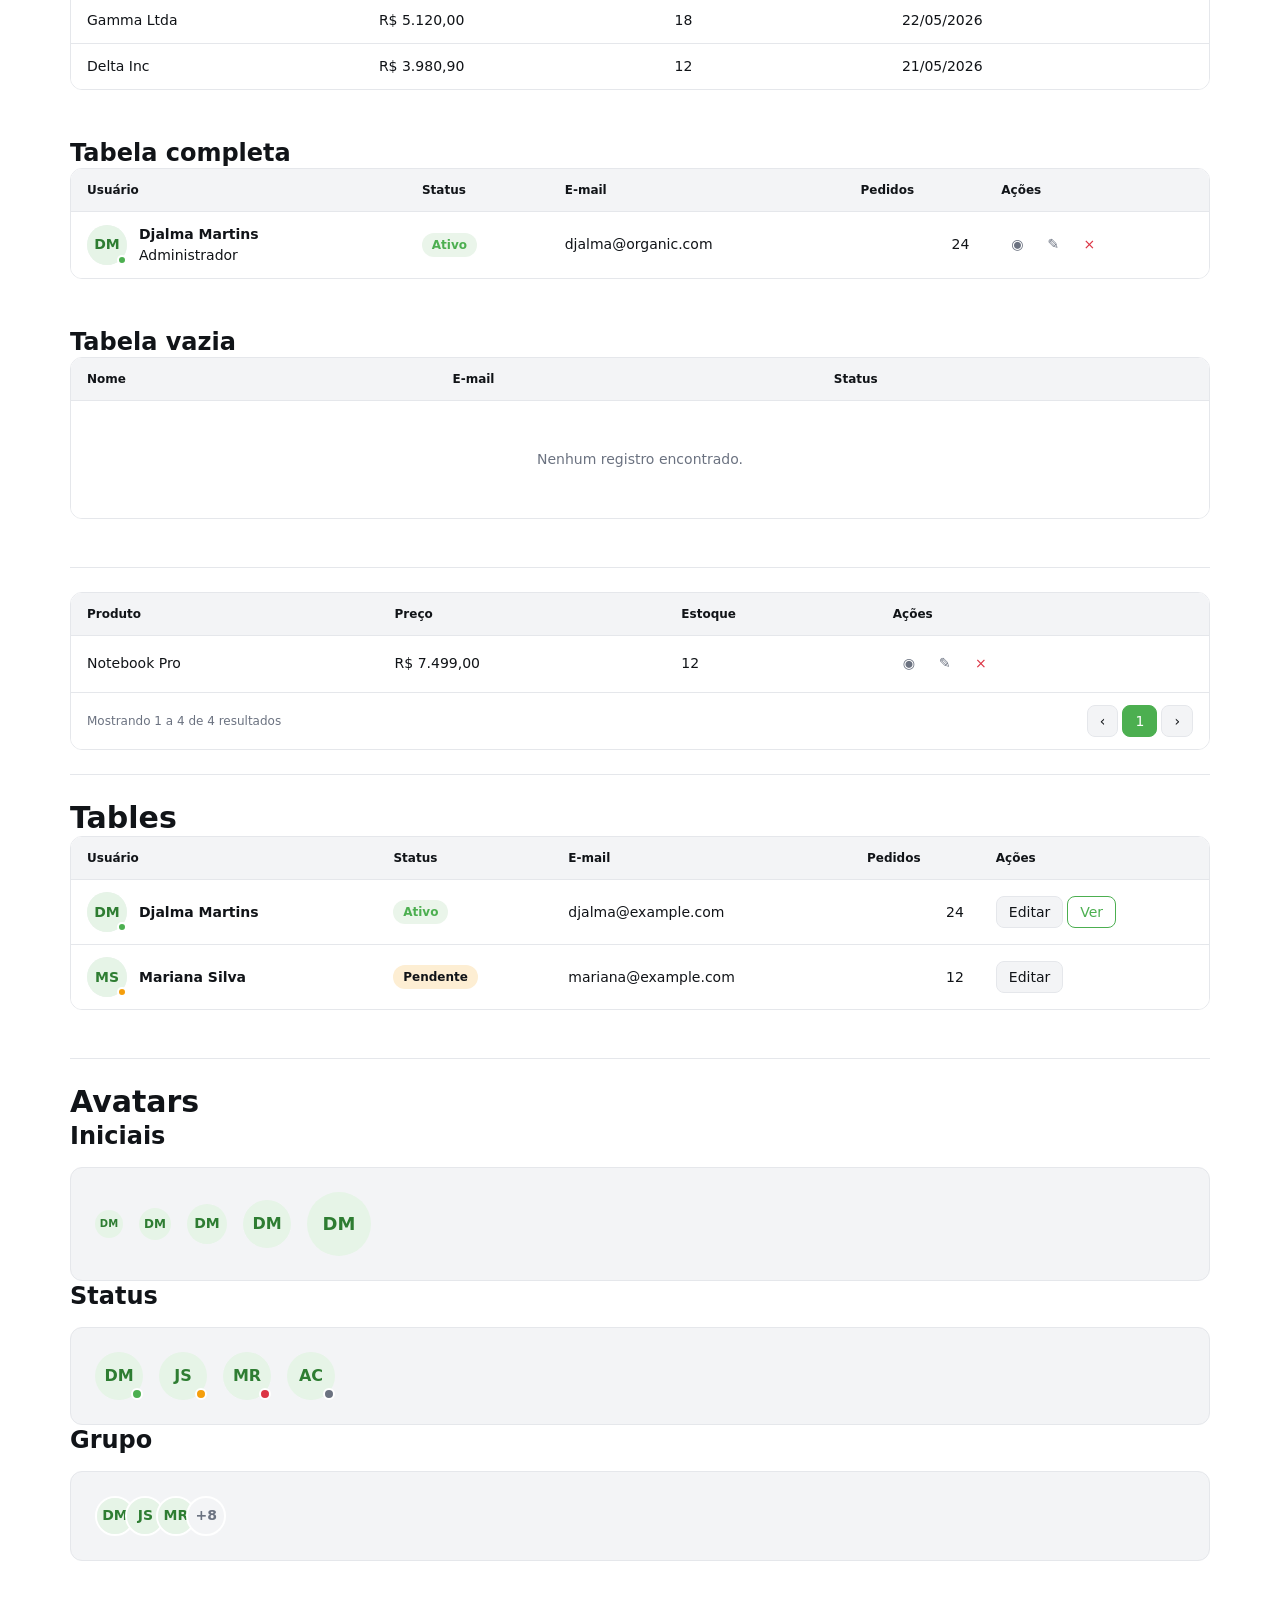
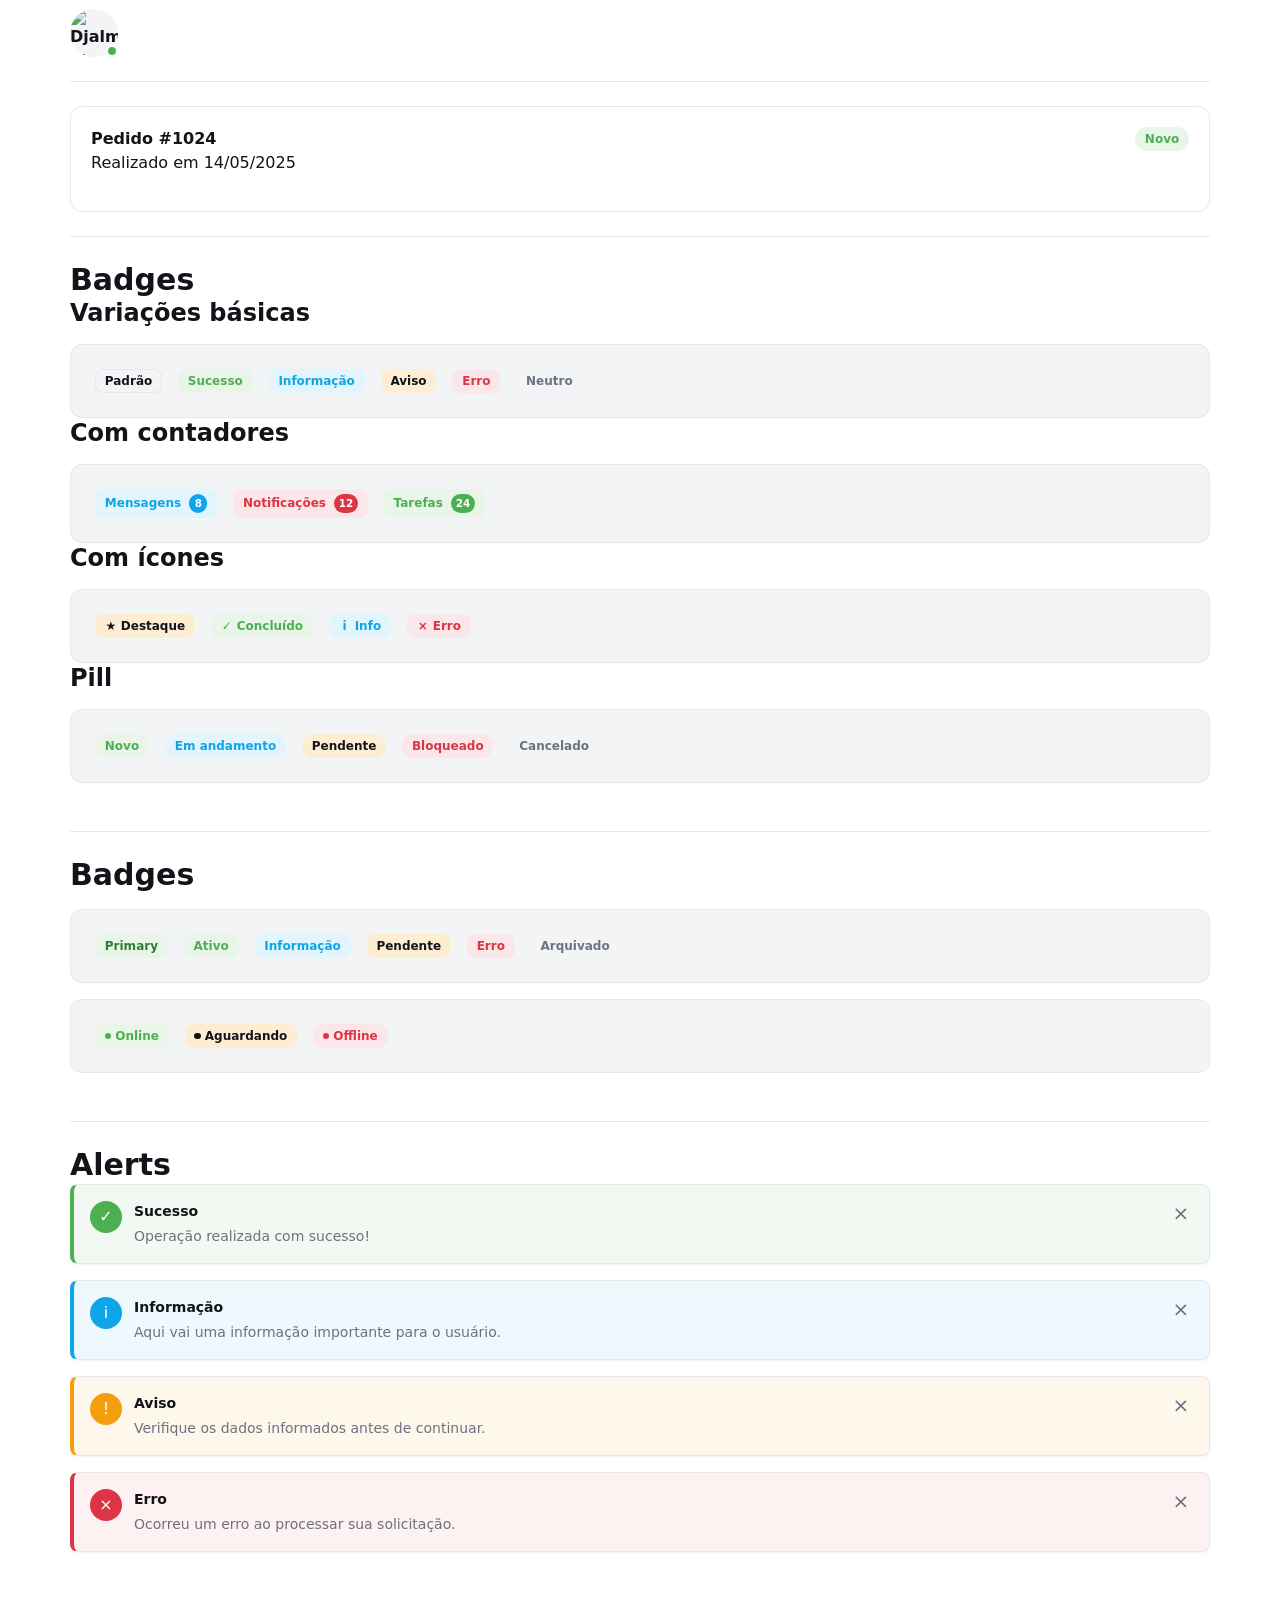
==== commit 64c7dece: "Add Organic v2 select and range components" ====
--- a/examples/index.html
+++ b/examples/index.html
@@ -47,7 +47,80 @@
     <hr>
     <hr>
     <hr>
+    <section>
+        <h2>Range</h2>
+
+        <div class="preview">
+
+            <div class="org-range">
+
+                <label
+                        class="org-label"
+                        for="volume"
+                >
+                    Volume
+                </label>
+
+                <input
+                        class="org-range-input"
+                        id="volume"
+                        type="range"
+                        min="0"
+                        max="100"
+                        value="65"
+                >
+
+                <div class="org-range-labels">
+                    <span>0</span>
+                    <span>100</span>
+                </div>
+
+            </div>
+
+        </div>
+    </section>
     <hr>
+    <section>
+        <h2>Select</h2>
+
+        <div class="preview">
+
+            <div class="org-form-group">
+                <label class="org-label" for="select-country">
+                    País
+                </label>
+
+                <div class="org-select-wrap">
+                    <select
+                            class="org-select"
+                            id="select-country"
+                    >
+                        <option value="">Selecione</option>
+                        <option>Brasil</option>
+                        <option>Portugal</option>
+                        <option>Argentina</option>
+                    </select>
+                </div>
+            </div>
+
+            <div class="org-form-group">
+                <label class="org-label" for="select-disabled">
+                    Desabilitado
+                </label>
+
+                <div class="org-select-wrap">
+                    <select
+                            class="org-select"
+                            id="select-disabled"
+                            disabled
+                    >
+                        <option>Indisponível</option>
+                    </select>
+                </div>
+            </div>
+
+        </div>
+    </section>
     <hr>
     <section>
         <h2>Checkbox & Radio</h2>
--- a/src/css/organic.css
+++ b/src/css/organic.css
@@ -33,4 +33,6 @@
 @import "./components/toast.css";
 @import "./components/button-group.css";
 @import "./components/input-group.css";
-@import "./components/check.css";+@import "./components/check.css";
+@import "./components/select.css";
+@import "./components/range.css";
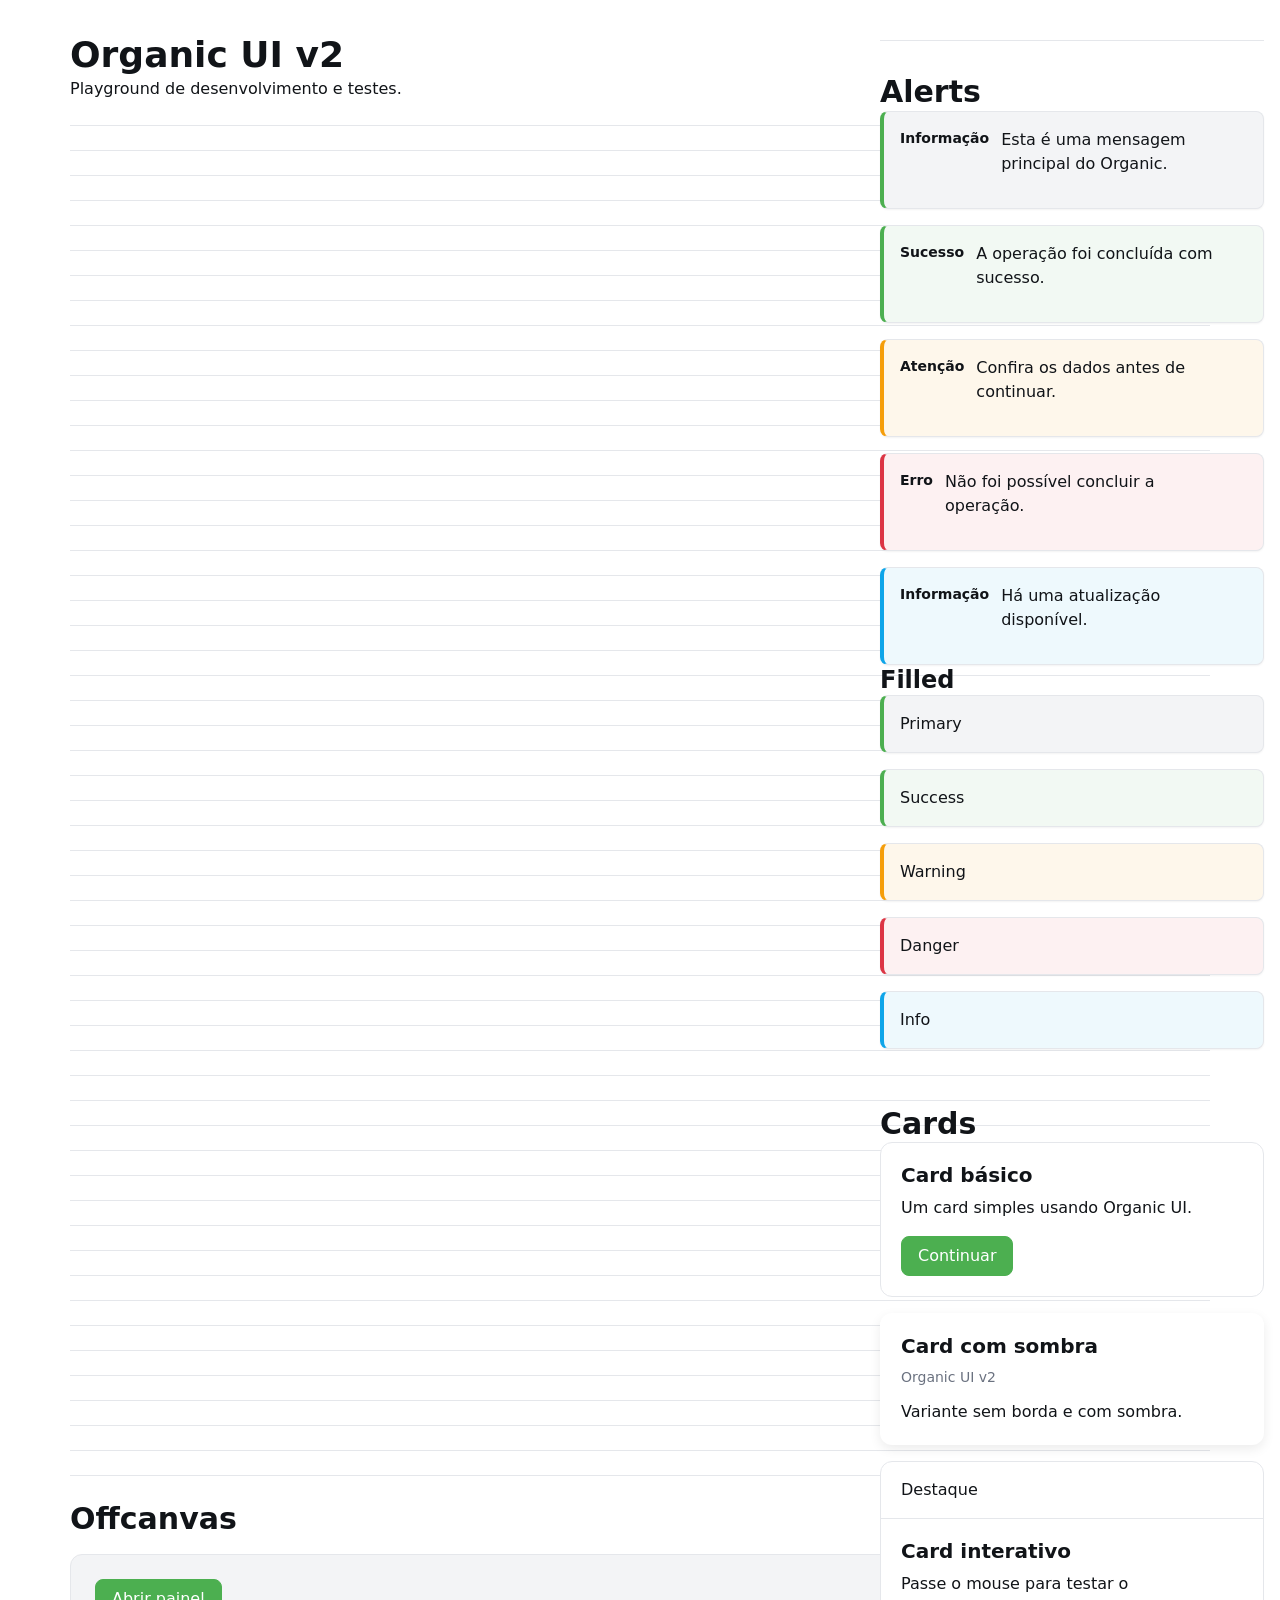
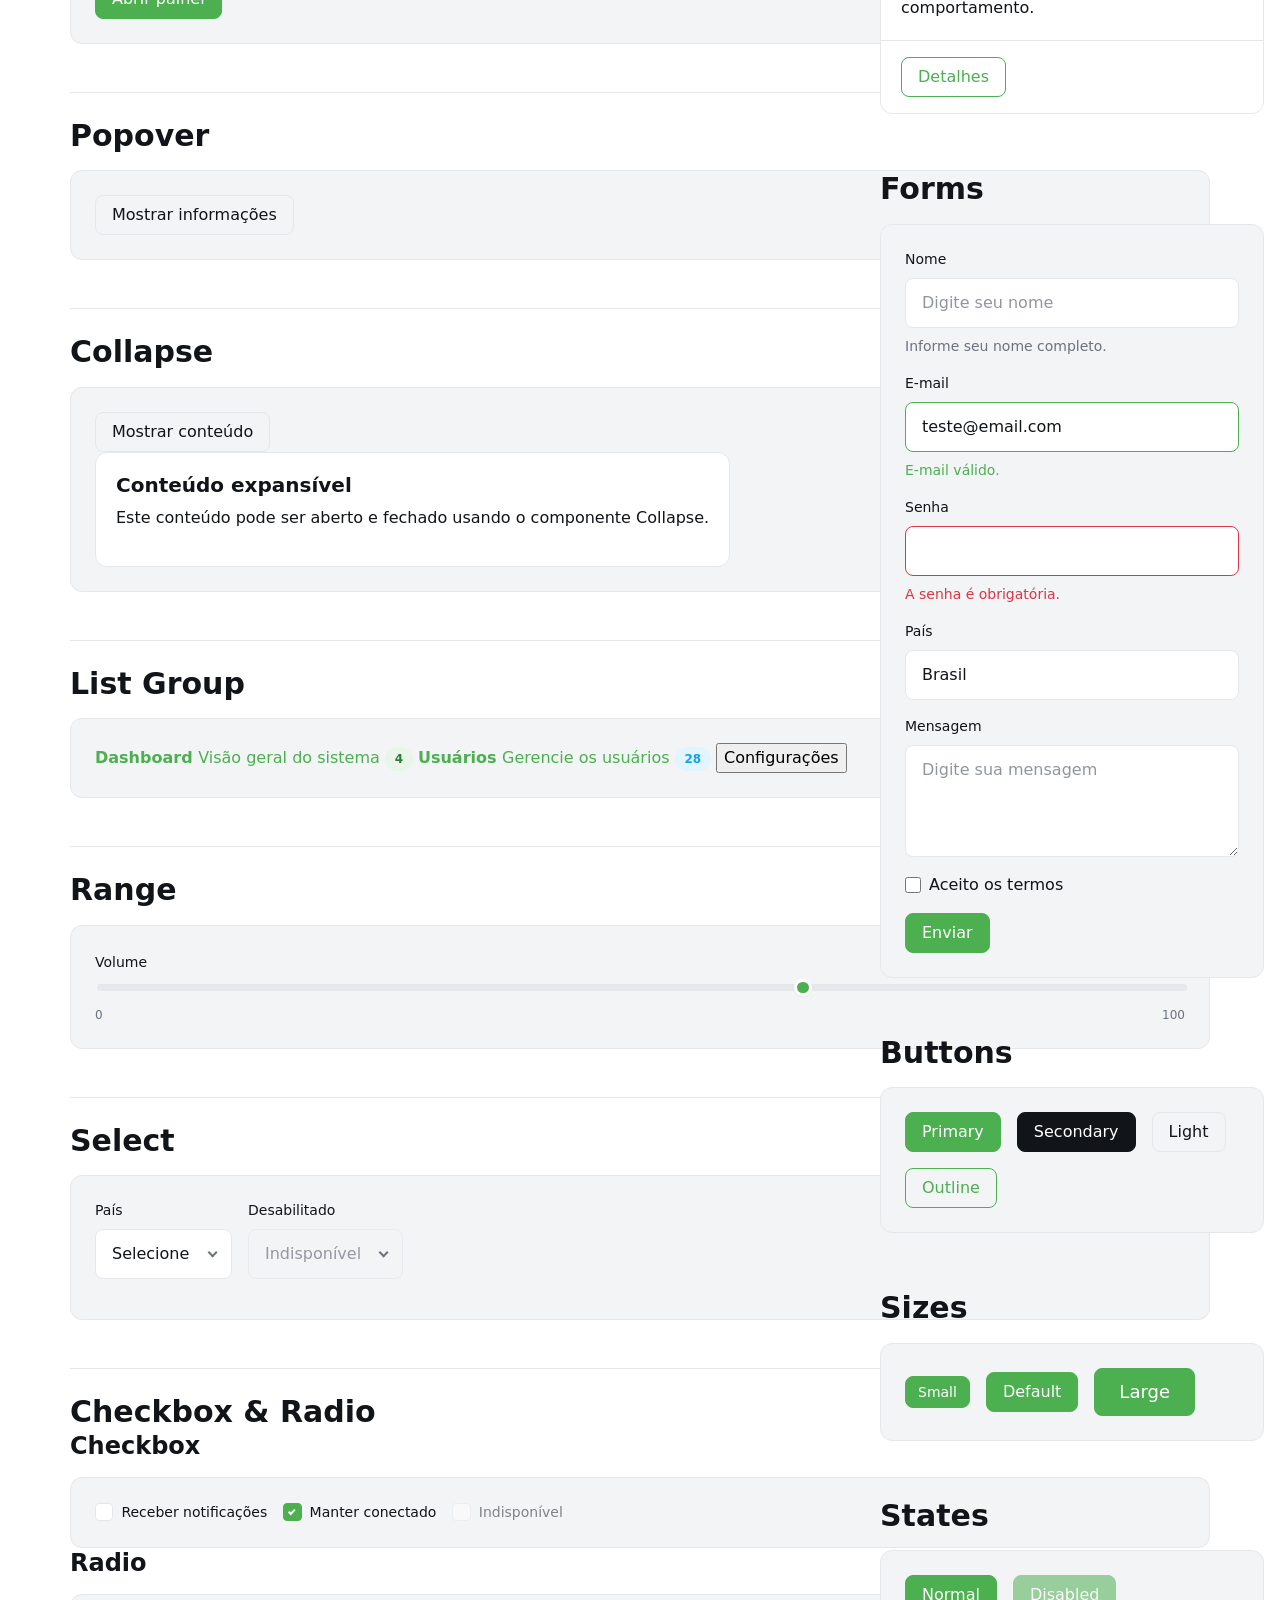
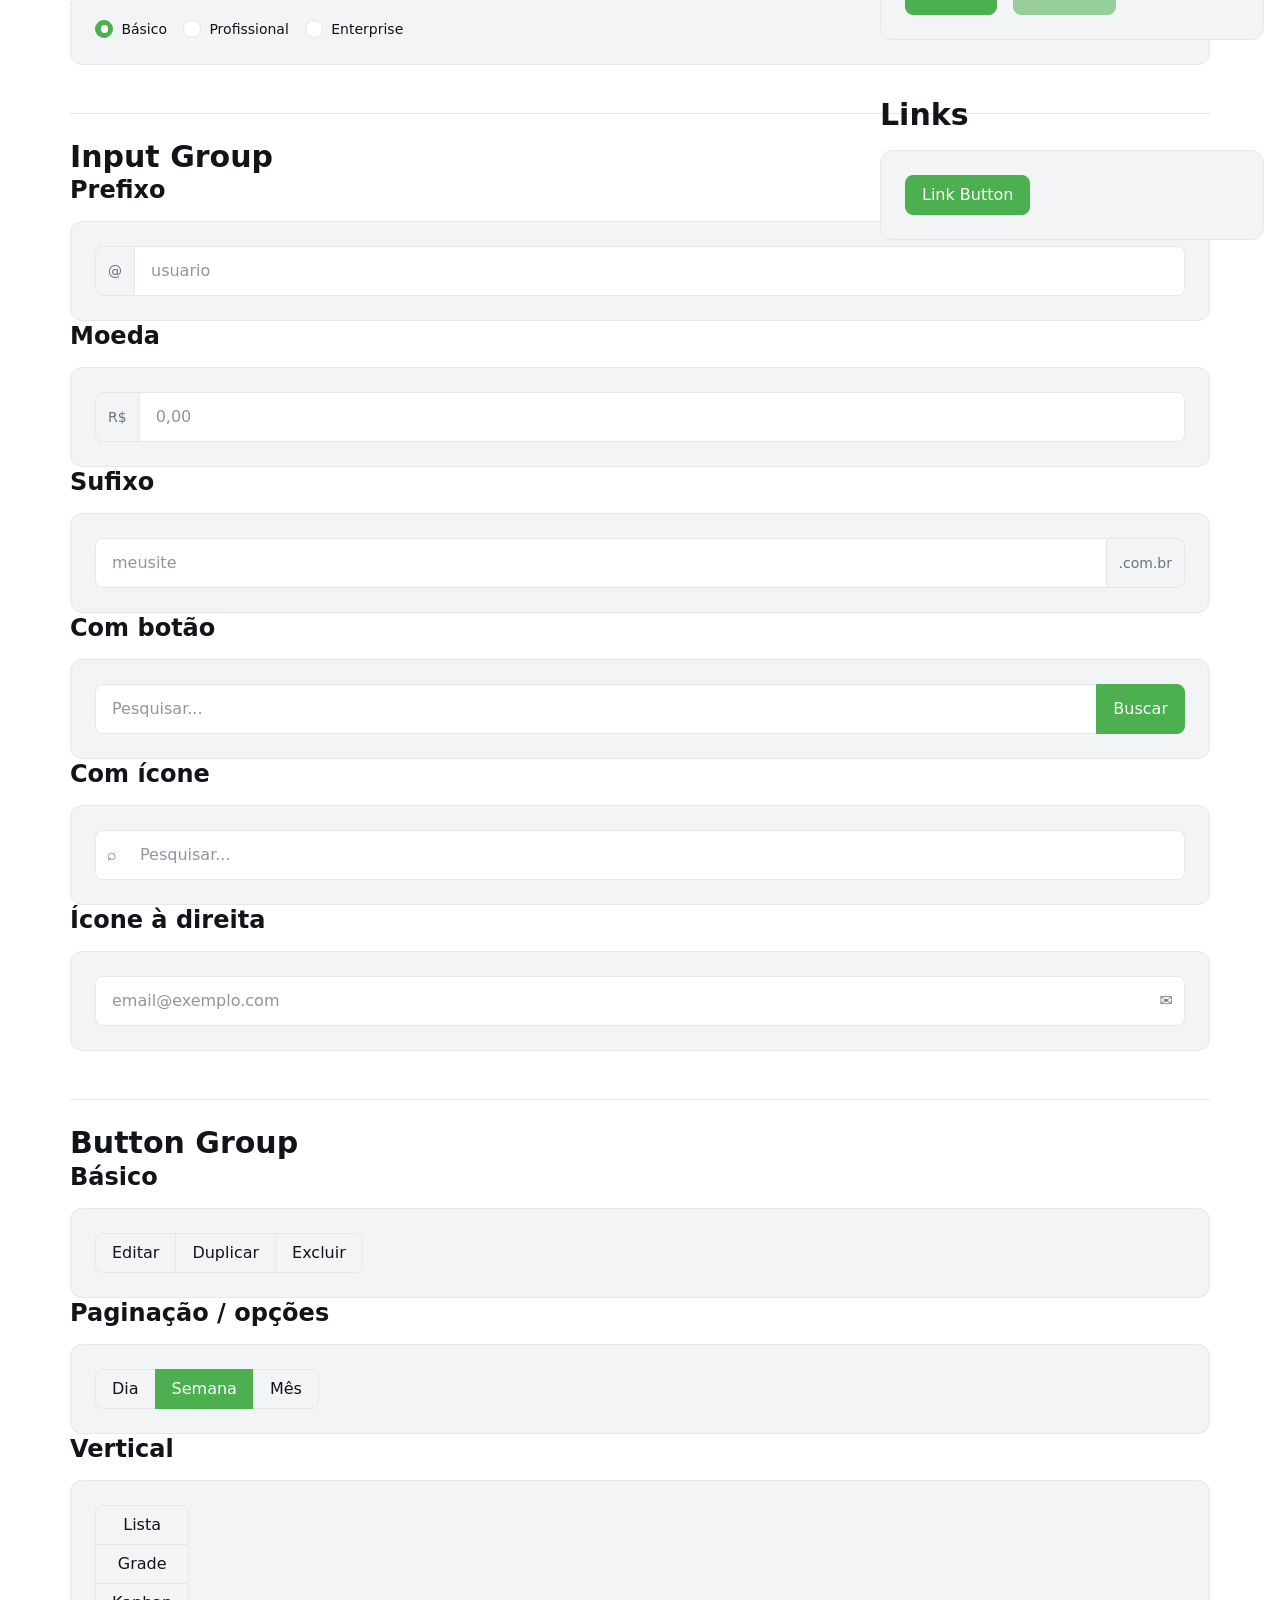
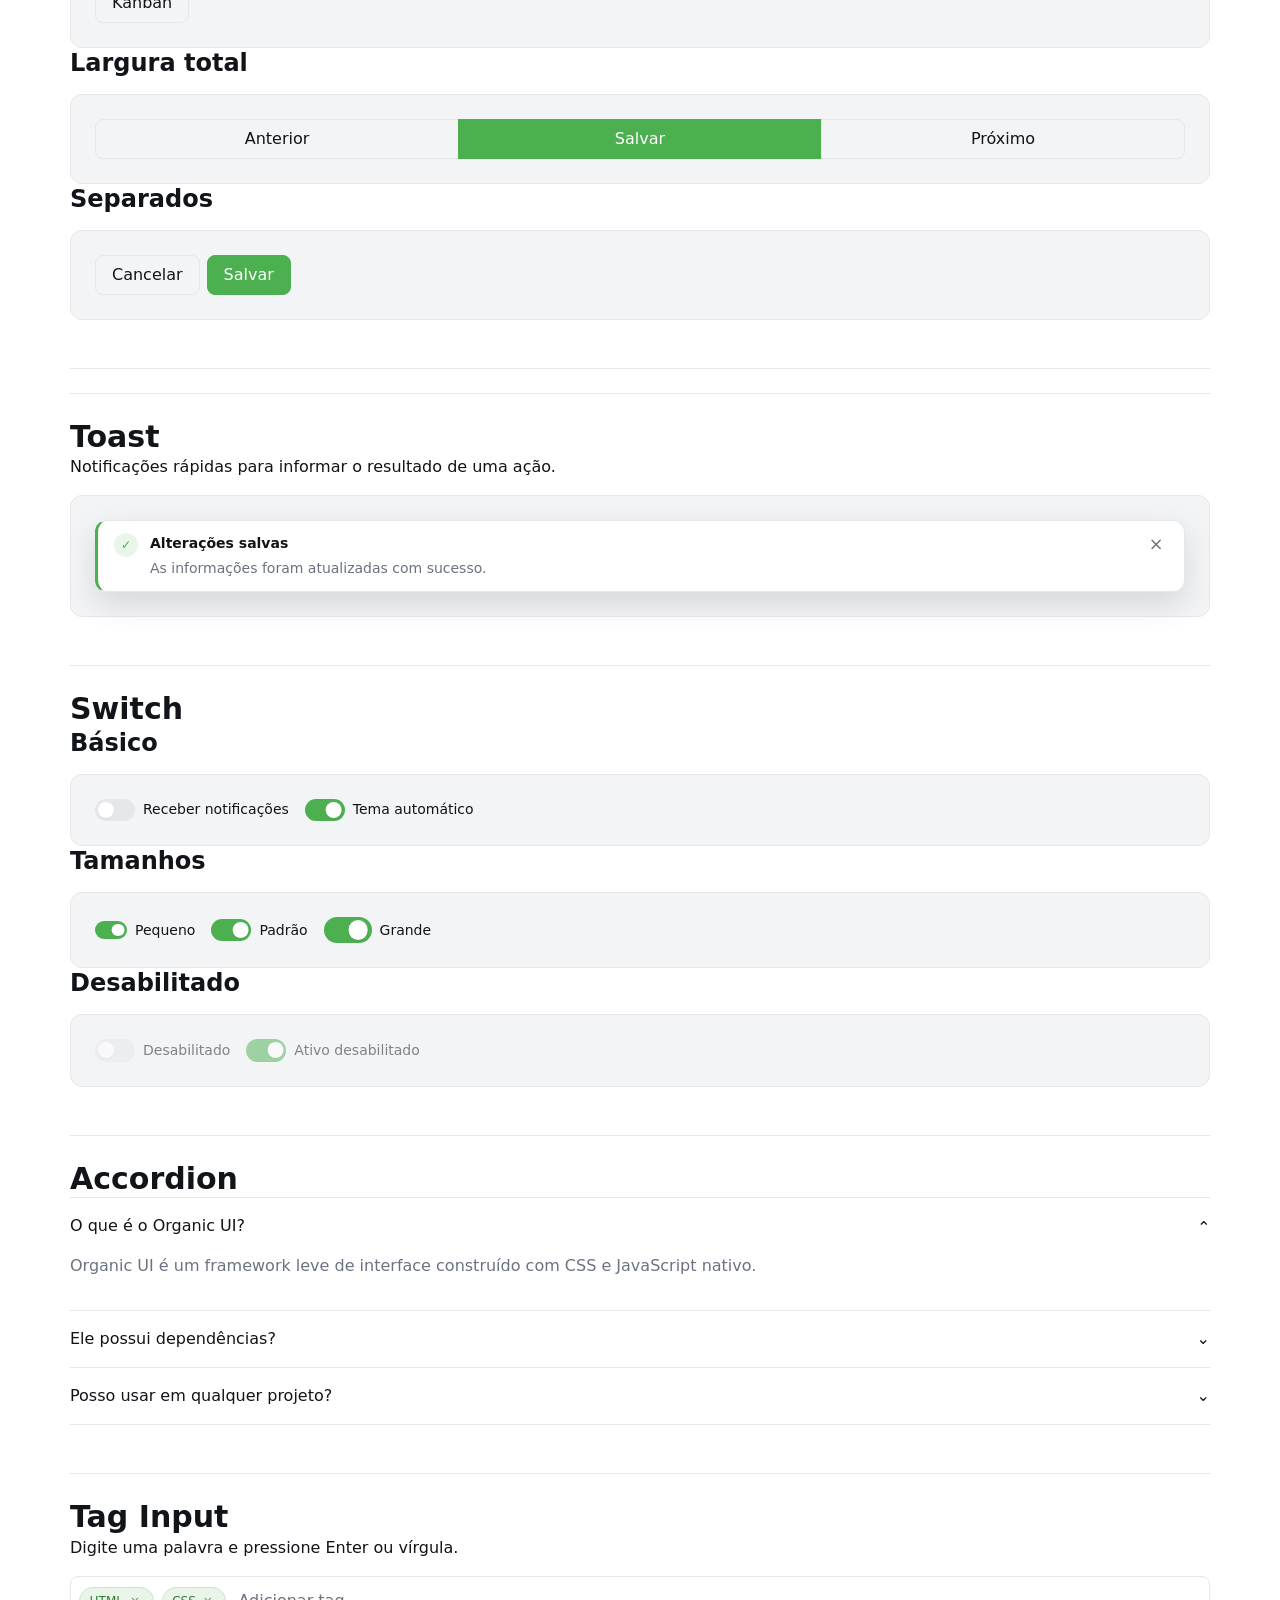
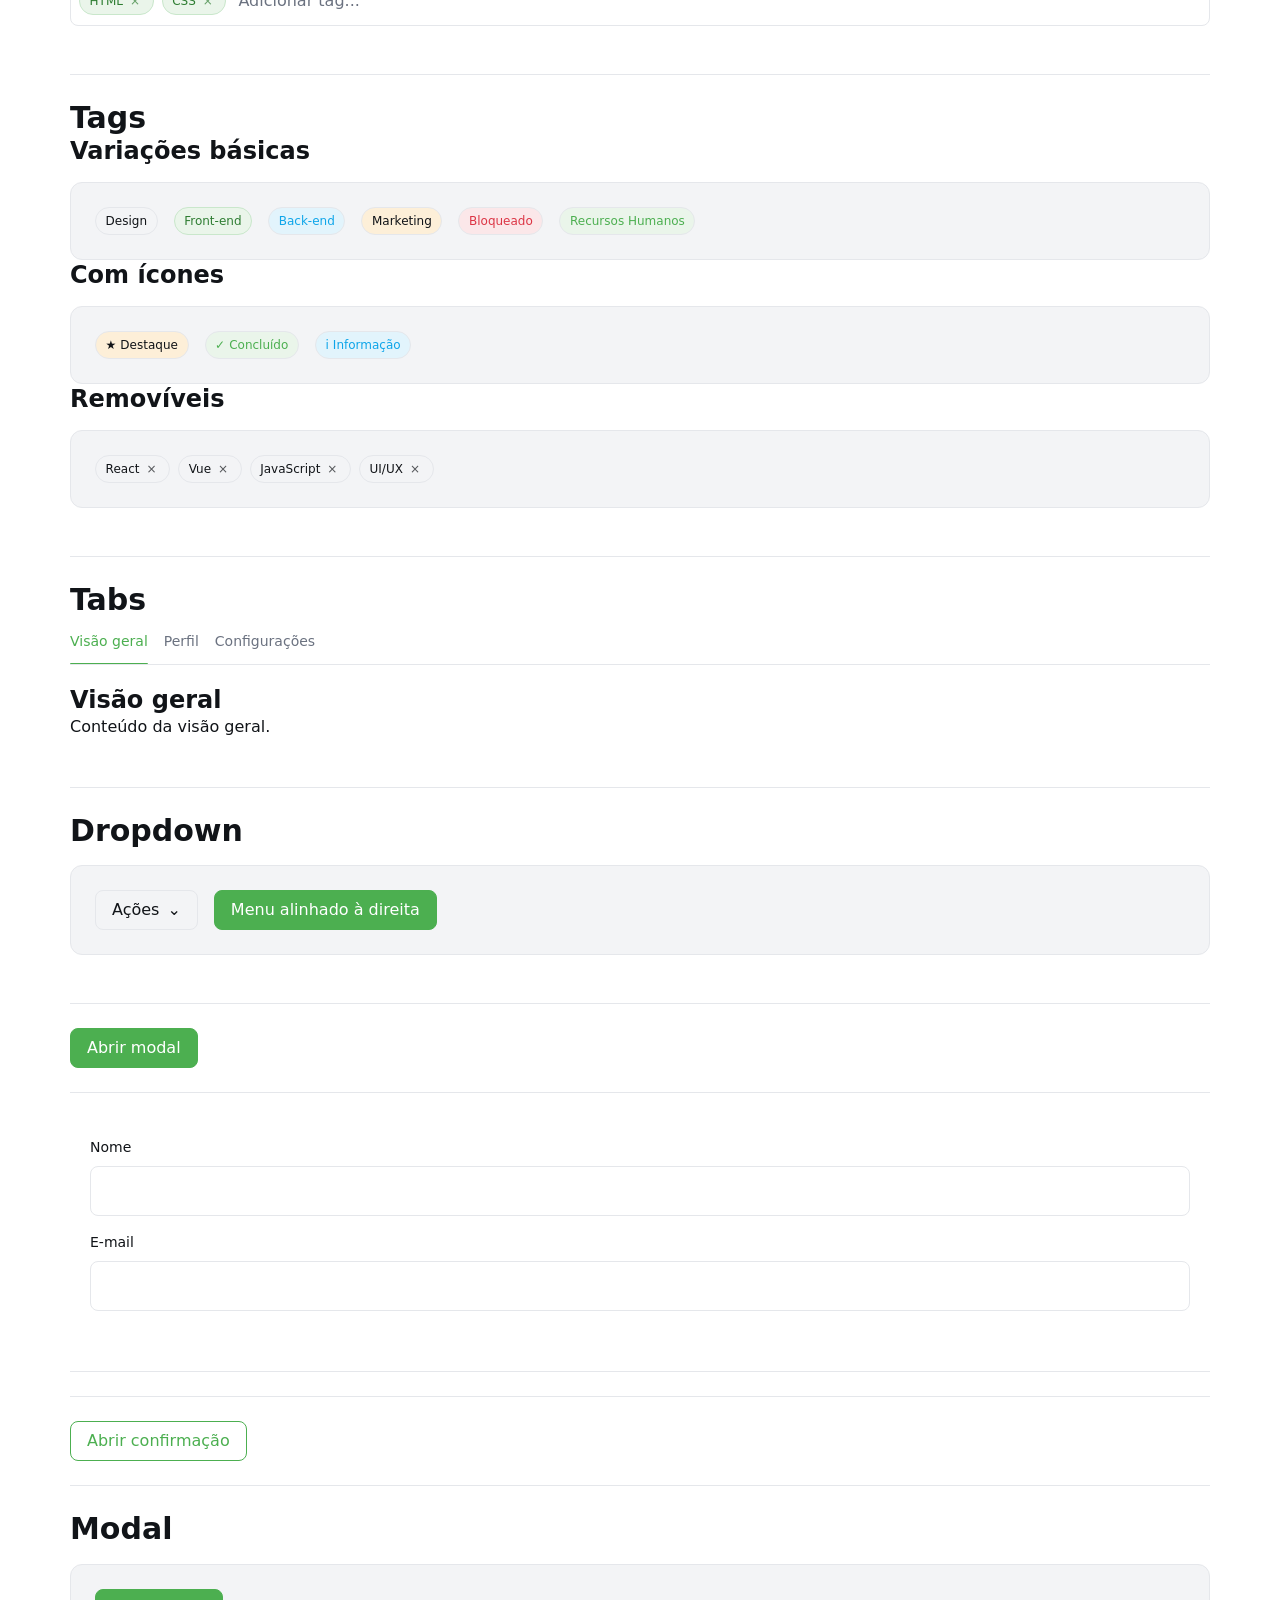
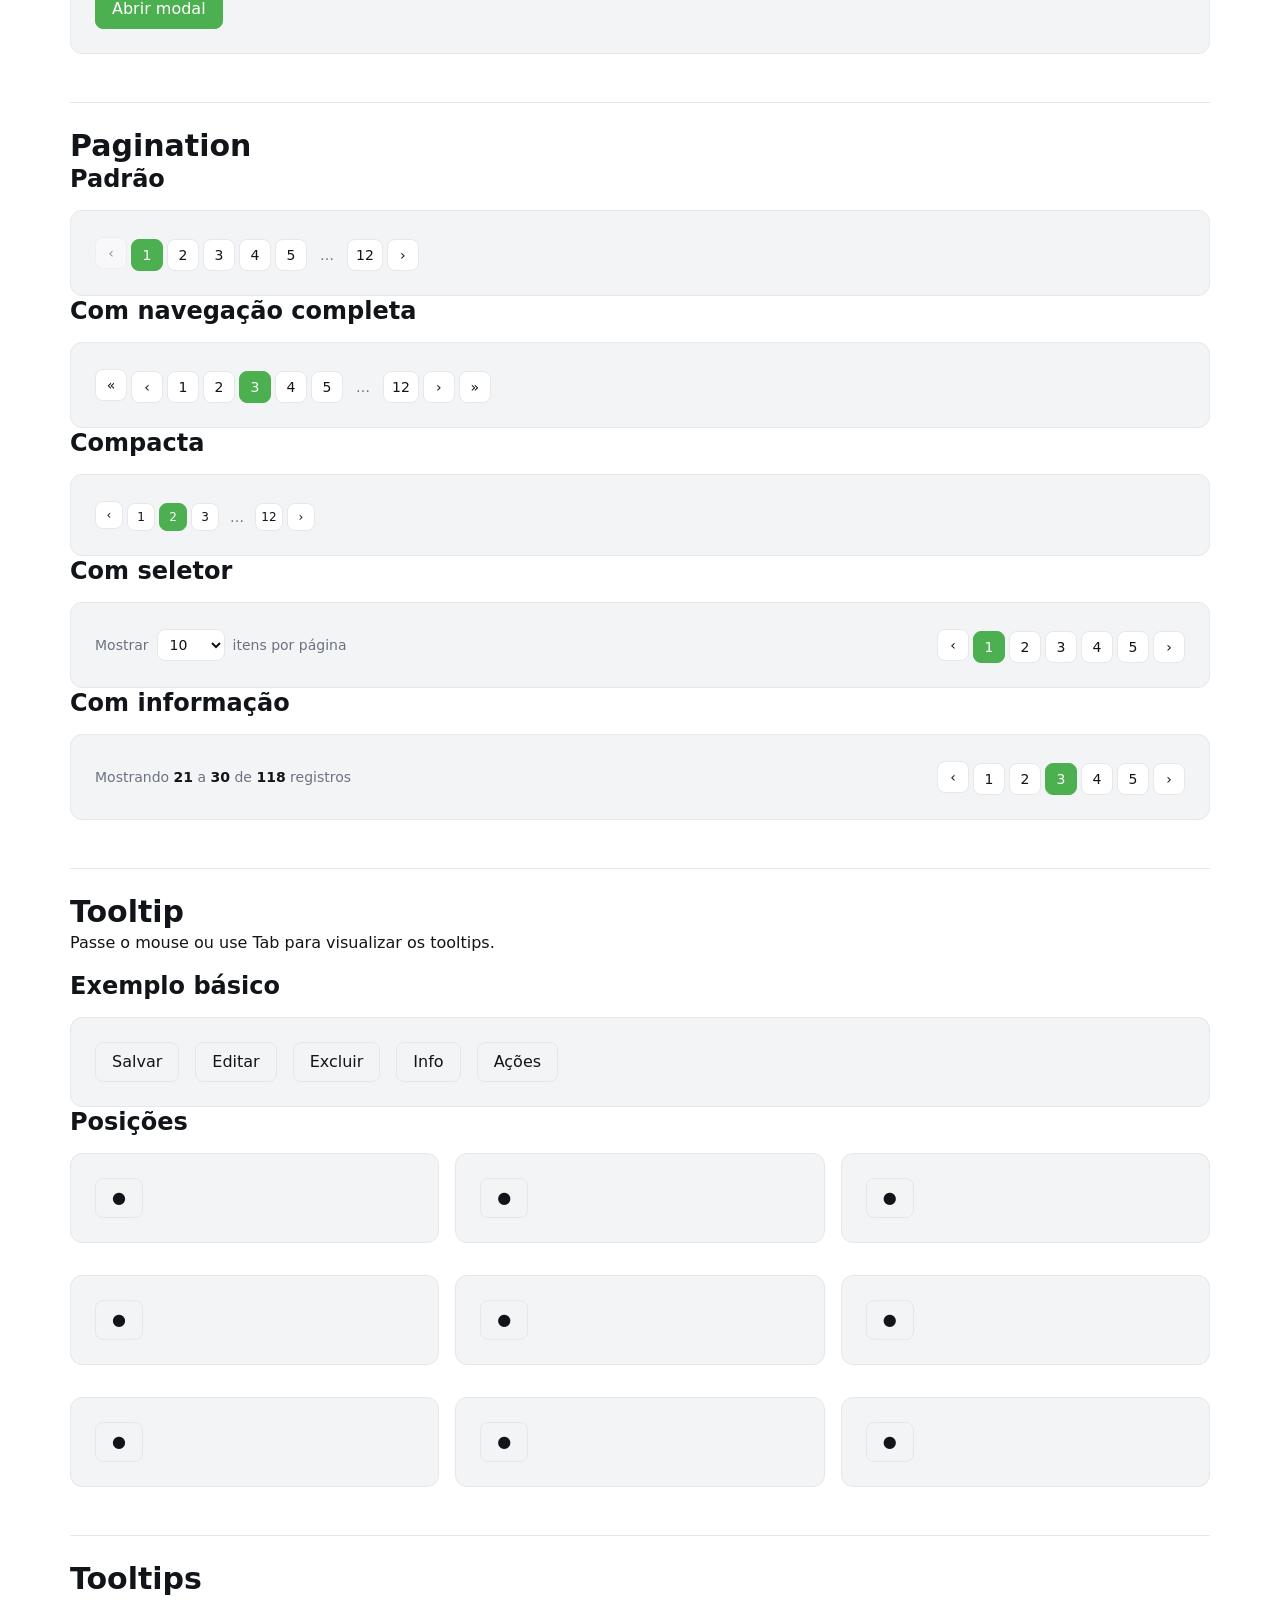
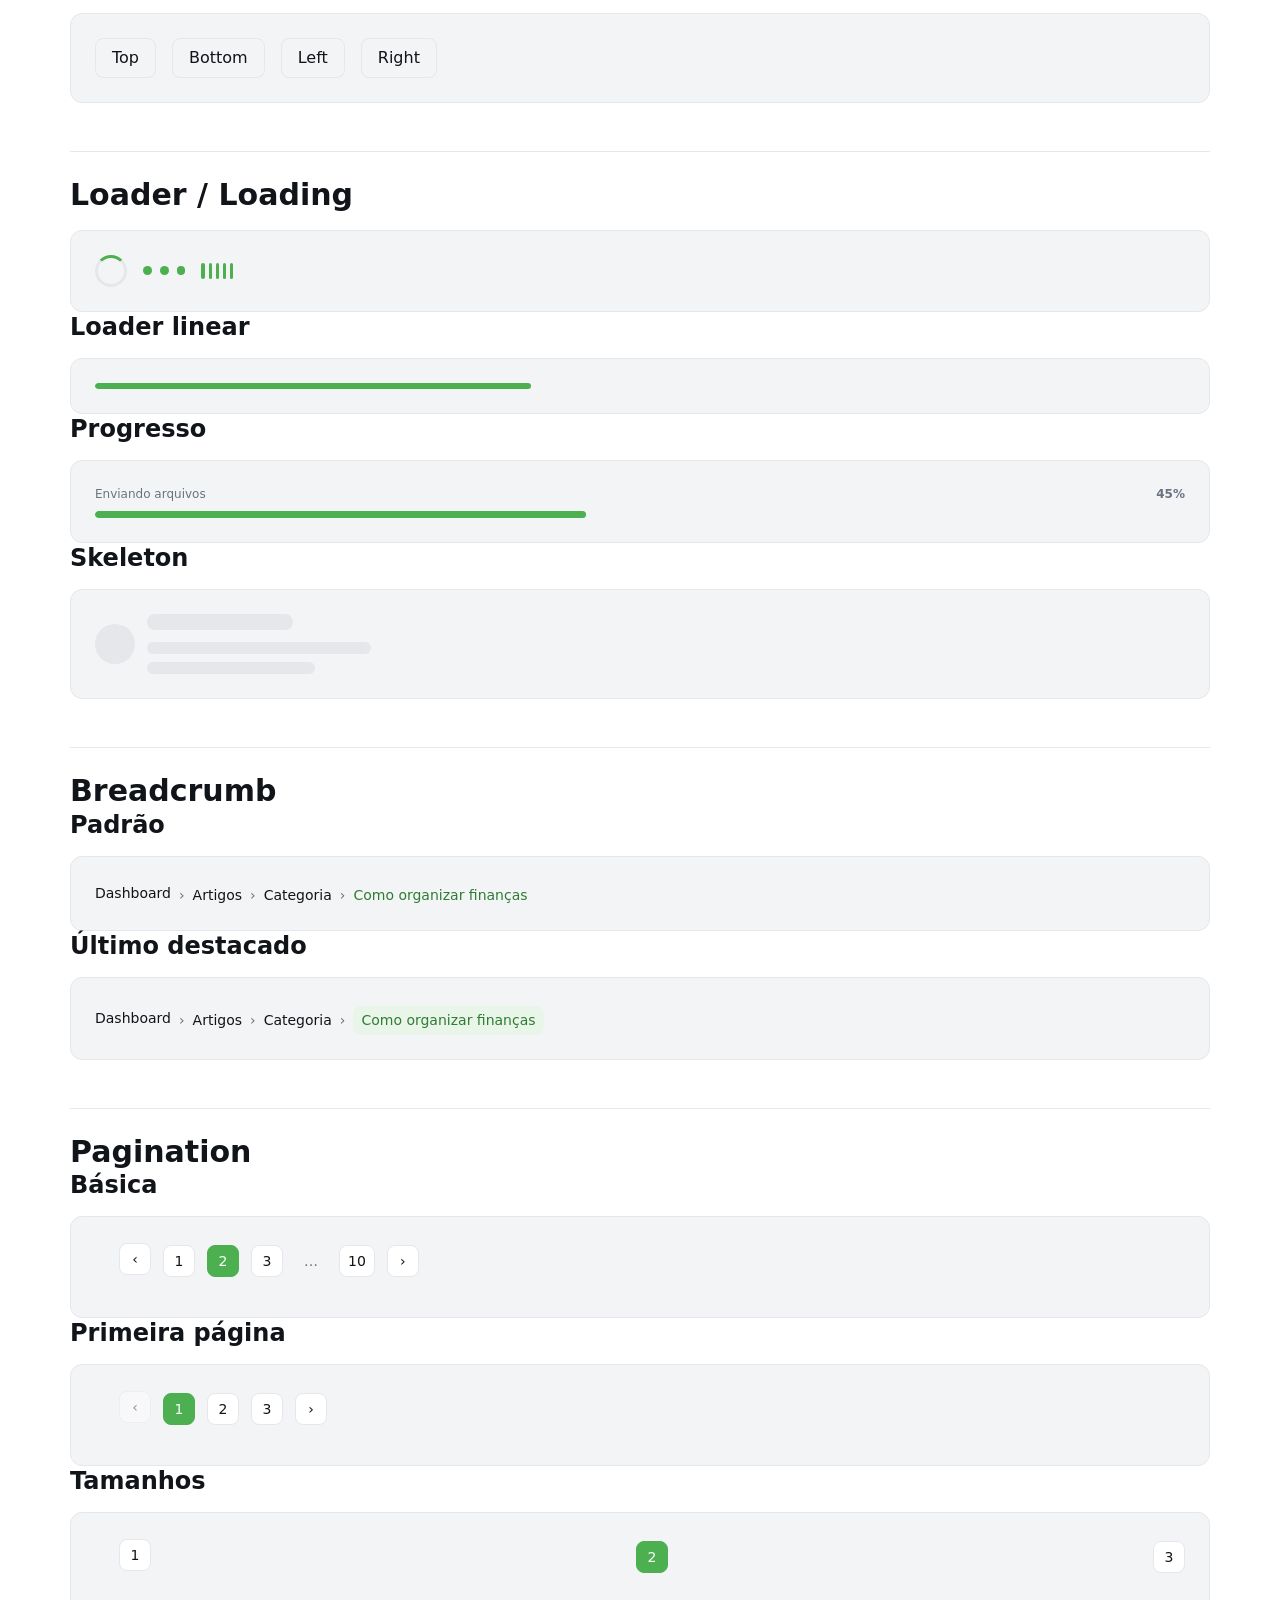
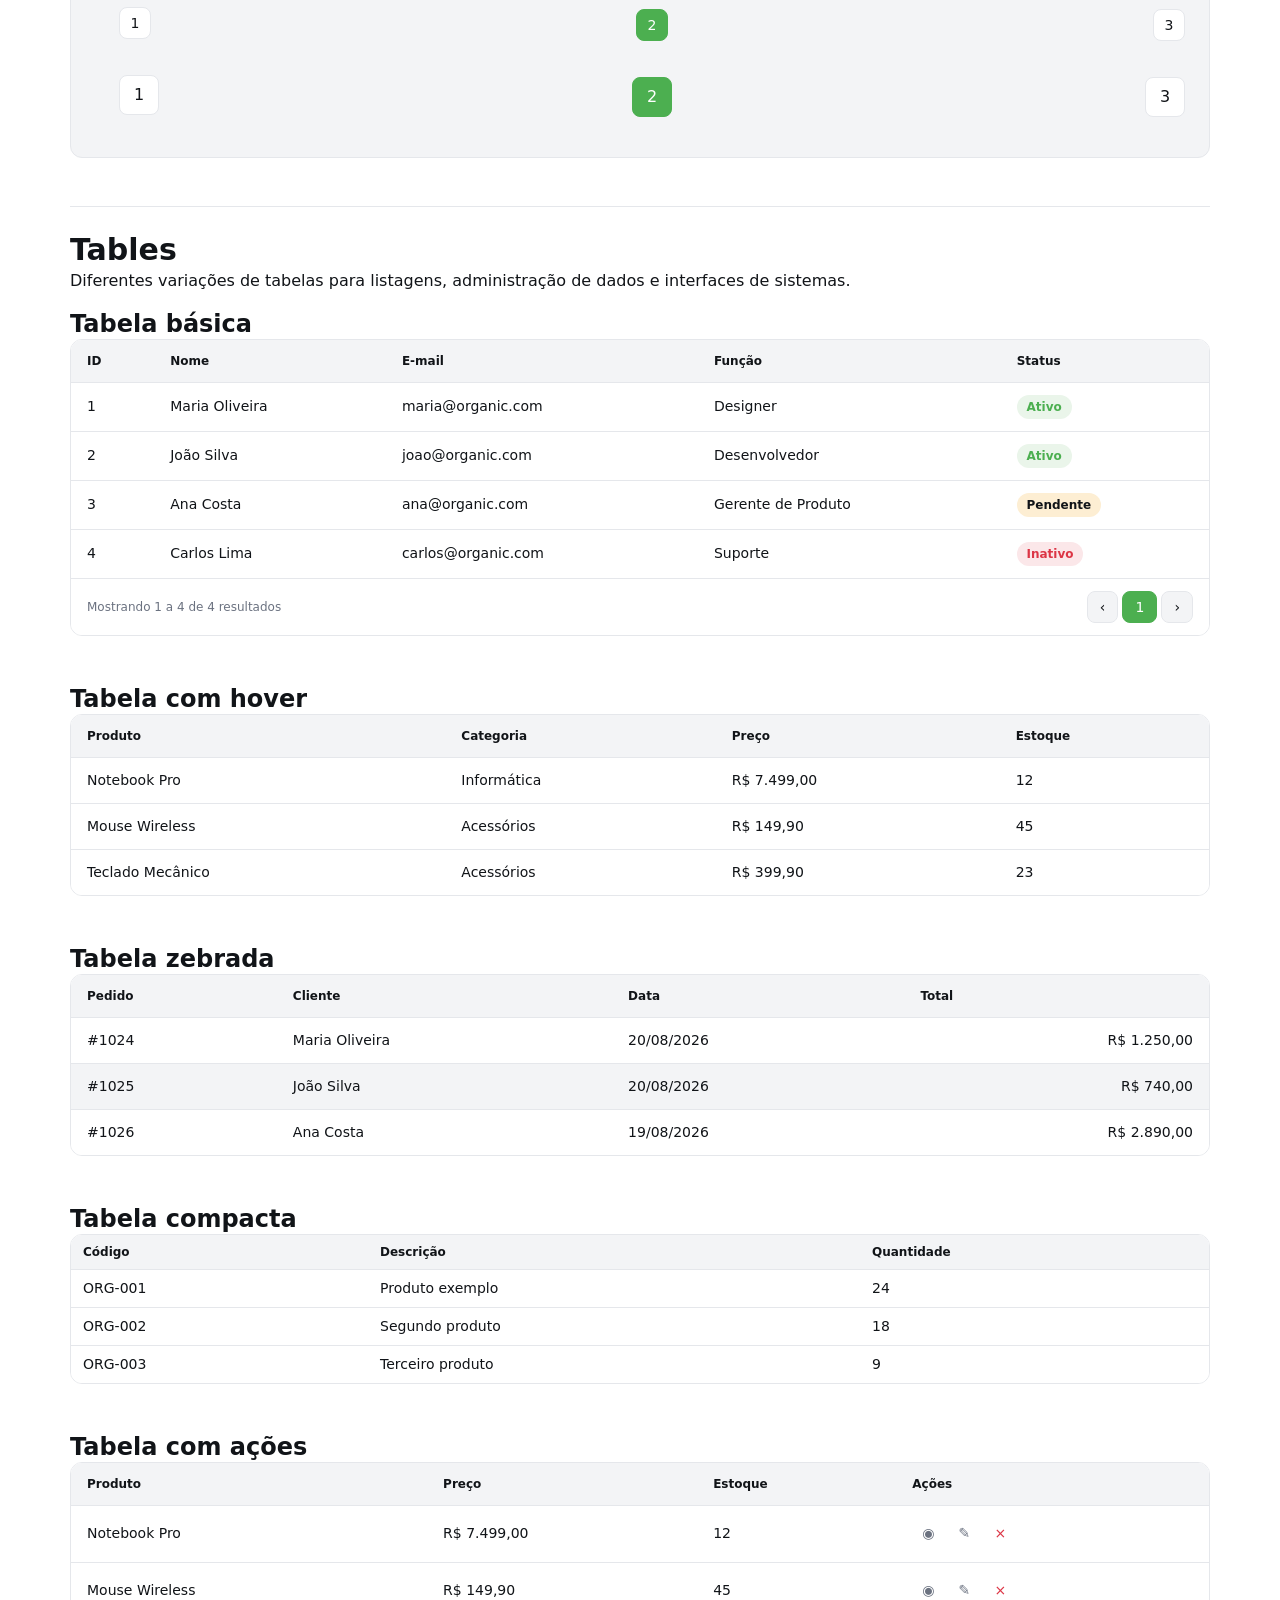
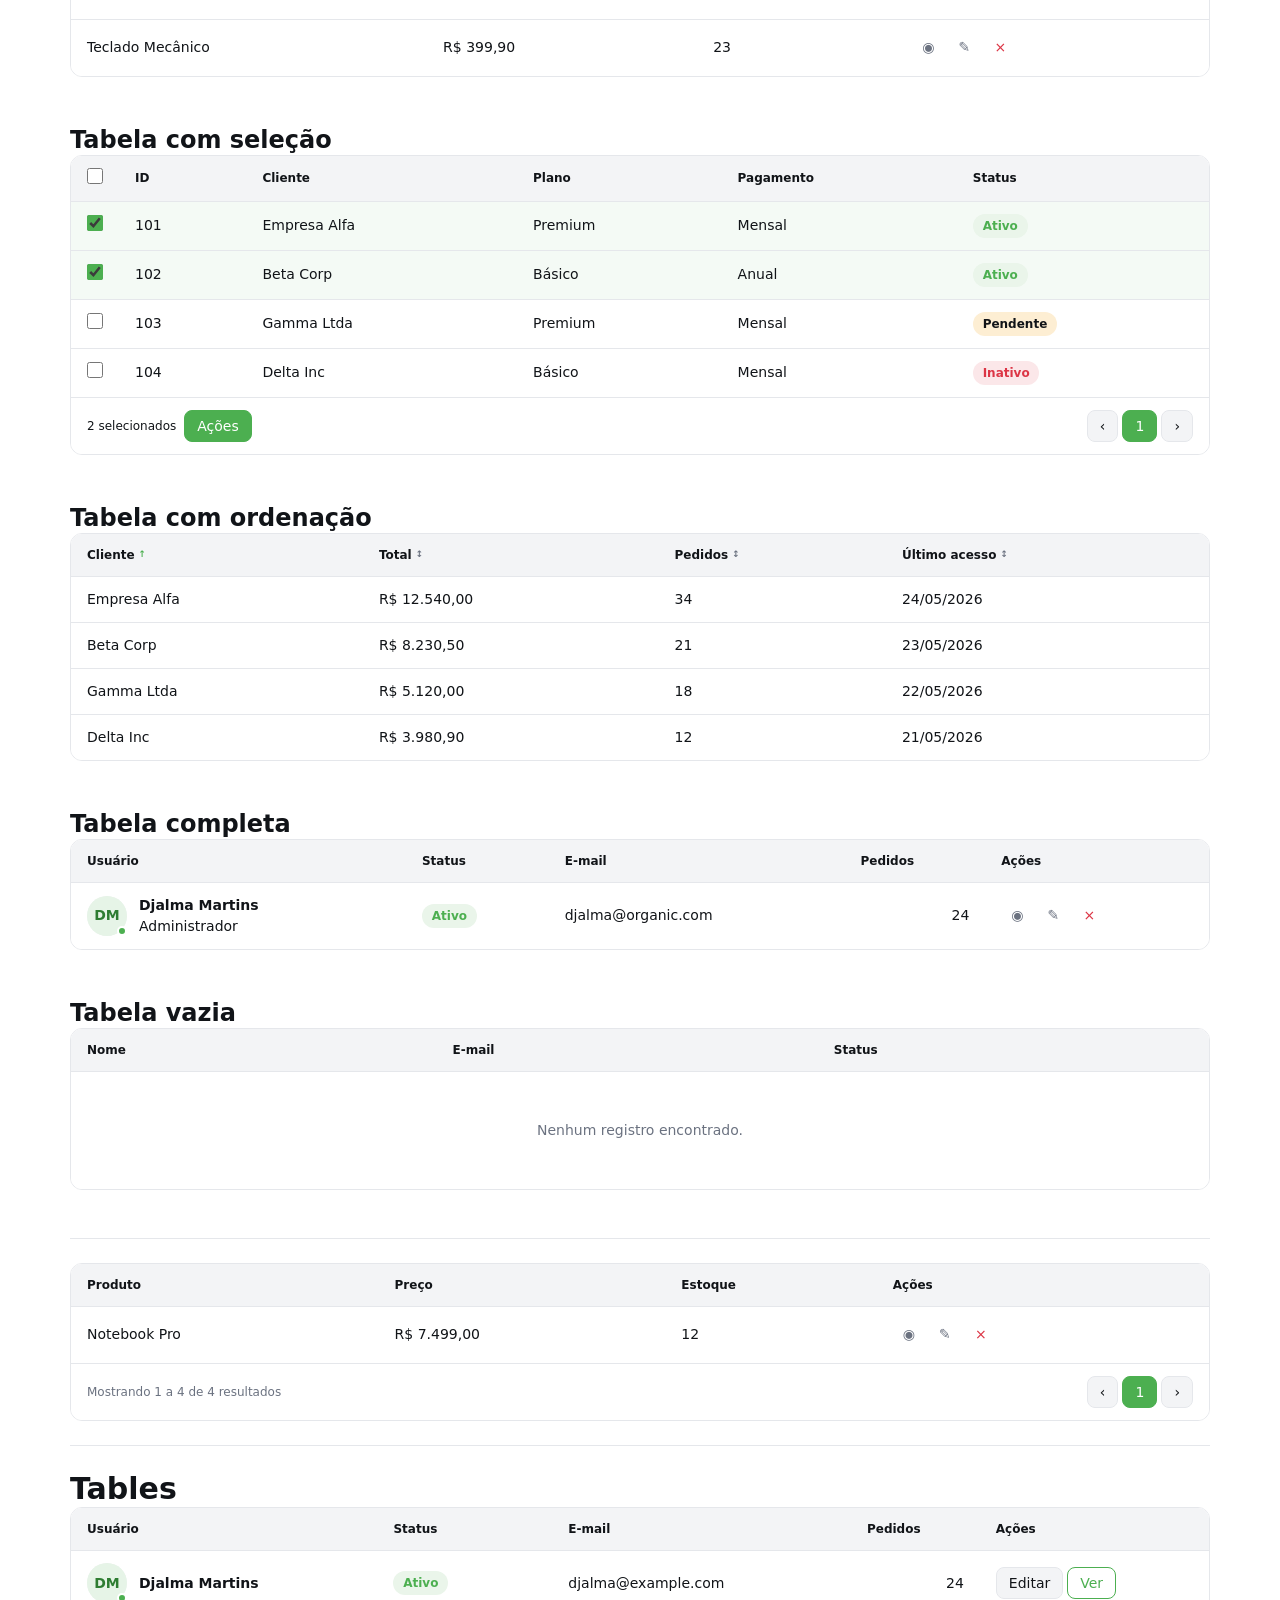
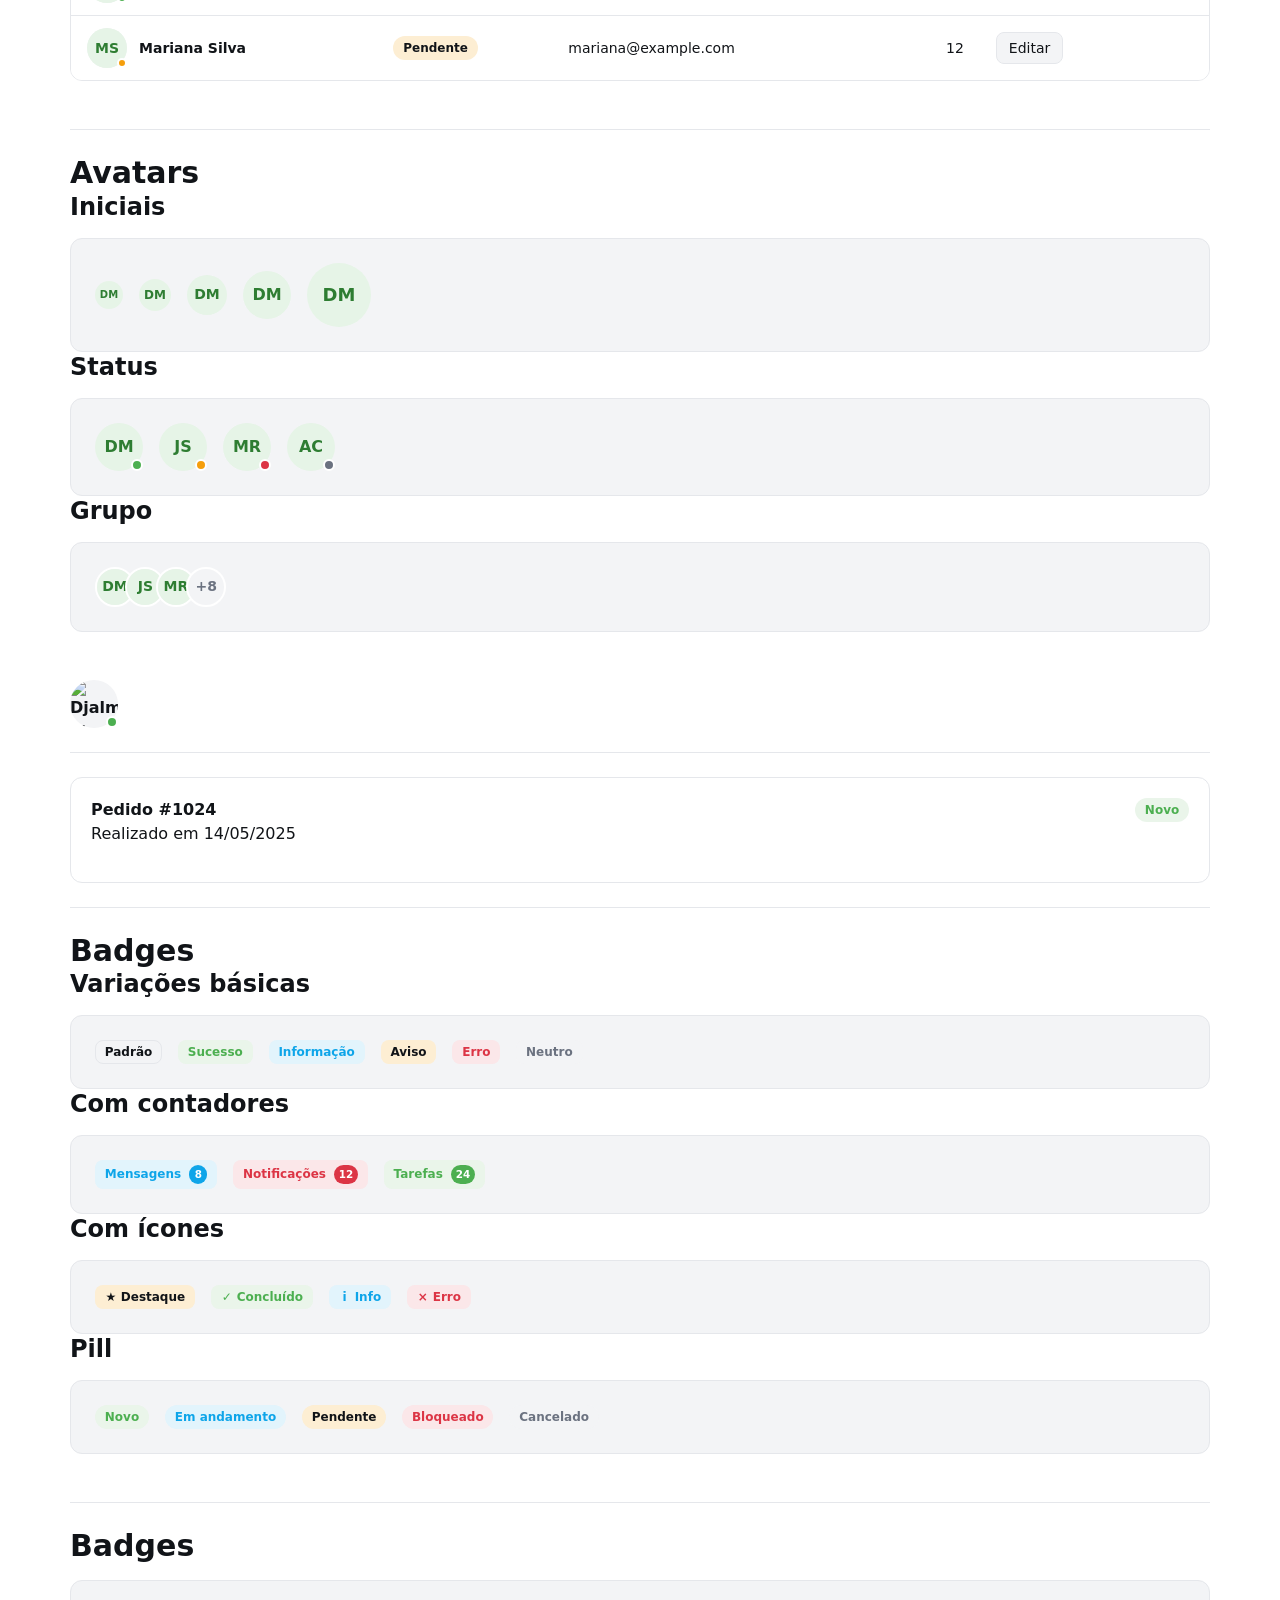
==== commit 95b8e5e8: "Add Organic v2 popover and offcanvas components" ====
--- a/examples/index.html
+++ b/examples/index.html
@@ -46,6 +46,266 @@
     </header>
     <hr>
     <hr>
+    <hr>
+    <hr>    <hr>
+    <hr>
+    <hr>
+    <hr>    <hr>
+    <hr>
+    <hr>
+    <hr>    <hr>
+    <hr>
+    <hr>
+    <hr>    <hr>
+    <hr>
+    <hr>
+    <hr>    <hr>
+    <hr>
+    <hr>
+    <hr>    <hr>
+    <hr>
+    <hr>
+    <hr>    <hr>
+    <hr>
+    <hr>
+    <hr>    <hr>
+    <hr>
+    <hr>
+    <hr>    <hr>
+    <hr>
+    <hr>
+    <hr>    <hr>
+    <hr>
+    <hr>
+    <hr>    <hr>
+    <hr>
+    <hr>
+    <hr>    <hr>
+    <hr>
+    <hr>
+    <hr>    <hr>
+    <hr>
+    <hr>
+    <section>
+        <h2>Offcanvas</h2>
+
+        <div class="preview">
+
+            <button
+                    class="org-btn org-btn-primary"
+                    type="button"
+                    data-org-offcanvas-open="offcanvas-example"
+            >
+                Abrir painel
+            </button>
+
+        </div>
+    </section>
+
+
+    <div
+            class="org-offcanvas"
+            id="offcanvas-example"
+            data-org-offcanvas
+            aria-hidden="true"
+    >
+
+        <div class="org-offcanvas-backdrop"></div>
+
+        <aside class="org-offcanvas-panel">
+
+            <header class="org-offcanvas-header">
+
+                <h3 class="org-offcanvas-title">
+                    Menu
+                </h3>
+
+                <button
+                        class="org-offcanvas-close"
+                        type="button"
+                        data-org-offcanvas-close
+                        aria-label="Fechar"
+                >
+                    ×
+                </button>
+
+            </header>
+
+            <div class="org-offcanvas-body">
+
+                <div class="org-list-group">
+
+                    <a
+                            class="org-list-group-item is-active"
+                            href="#"
+                    >
+                        Dashboard
+                    </a>
+
+                    <a
+                            class="org-list-group-item"
+                            href="#"
+                    >
+                        Usuários
+                    </a>
+
+                    <a
+                            class="org-list-group-item"
+                            href="#"
+                    >
+                        Configurações
+                    </a>
+
+                </div>
+
+            </div>
+
+        </aside>
+
+    </div>
+    <hr>
+    <section>
+        <h2>Popover</h2>
+
+        <div class="preview">
+
+            <div
+                    class="org-popover"
+                    data-org-popover
+            >
+
+                <button
+                        class="org-btn org-btn-light"
+                        type="button"
+                        data-org-popover-toggle
+                        aria-expanded="false"
+                >
+                    Mostrar informações
+                </button>
+
+                <div class="org-popover-panel">
+
+                    <strong class="org-popover-title">
+                        Organic UI
+                    </strong>
+
+                    <p class="org-popover-text">
+                        Um popover pode conter textos, links,
+                        botões ou outros componentes.
+                    </p>
+
+                </div>
+
+            </div>
+
+        </div>
+    </section>
+    <hr>
+    <section>
+        <h2>Collapse</h2>
+
+        <div class="preview">
+
+            <div>
+
+                <button
+                        class="org-btn org-btn-light"
+                        type="button"
+                        data-org-collapse-toggle="collapse-example"
+                        aria-expanded="false"
+                        aria-controls="collapse-example"
+                >
+                    Mostrar conteúdo
+                </button>
+
+                <div
+                        class="org-collapse"
+                        id="collapse-example"
+                >
+
+                    <div class="org-collapse-content">
+
+                        <div class="org-card">
+                            <div class="org-card-body">
+
+                                <h3 class="org-card-title">
+                                    Conteúdo expansível
+                                </h3>
+
+                                <p>
+                                    Este conteúdo pode ser aberto
+                                    e fechado usando o componente
+                                    Collapse.
+                                </p>
+
+                            </div>
+                        </div>
+
+                    </div>
+
+                </div>
+
+            </div>
+
+        </div>
+    </section>
+    <hr>
+    <section>
+        <h2>List Group</h2>
+
+        <div class="preview">
+
+            <div class="org-list-group">
+
+                <a
+                        class="org-list-group-item is-active"
+                        href="#"
+                >
+                <span class="org-list-group-content">
+                    <strong class="org-list-group-title">
+                        Dashboard
+                    </strong>
+
+                    <span class="org-list-group-text">
+                        Visão geral do sistema
+                    </span>
+                </span>
+
+                    <span class="org-badge org-badge-primary org-badge-pill">
+                    4
+                </span>
+                </a>
+
+                <a
+                        class="org-list-group-item"
+                        href="#"
+                >
+                <span class="org-list-group-content">
+                    <strong class="org-list-group-title">
+                        Usuários
+                    </strong>
+
+                    <span class="org-list-group-text">
+                        Gerencie os usuários
+                    </span>
+                </span>
+
+                    <span class="org-badge org-badge-info org-badge-pill">
+                    28
+                </span>
+                </a>
+
+                <button
+                        class="org-list-group-item"
+                        type="button"
+                >
+                    Configurações
+                </button>
+
+            </div>
+
+        </div>
+    </section>
     <hr>
     <section>
         <h2>Range</h2>
--- a/src/css/organic.css
+++ b/src/css/organic.css
@@ -35,4 +35,8 @@
 @import "./components/input-group.css";
 @import "./components/check.css";
 @import "./components/select.css";
-@import "./components/range.css";+@import "./components/range.css";
+@import "./components/list-group.css";
+@import "./components/collapse.css";
+@import "./components/popover.css";
+@import "./components/offcanvas.css";
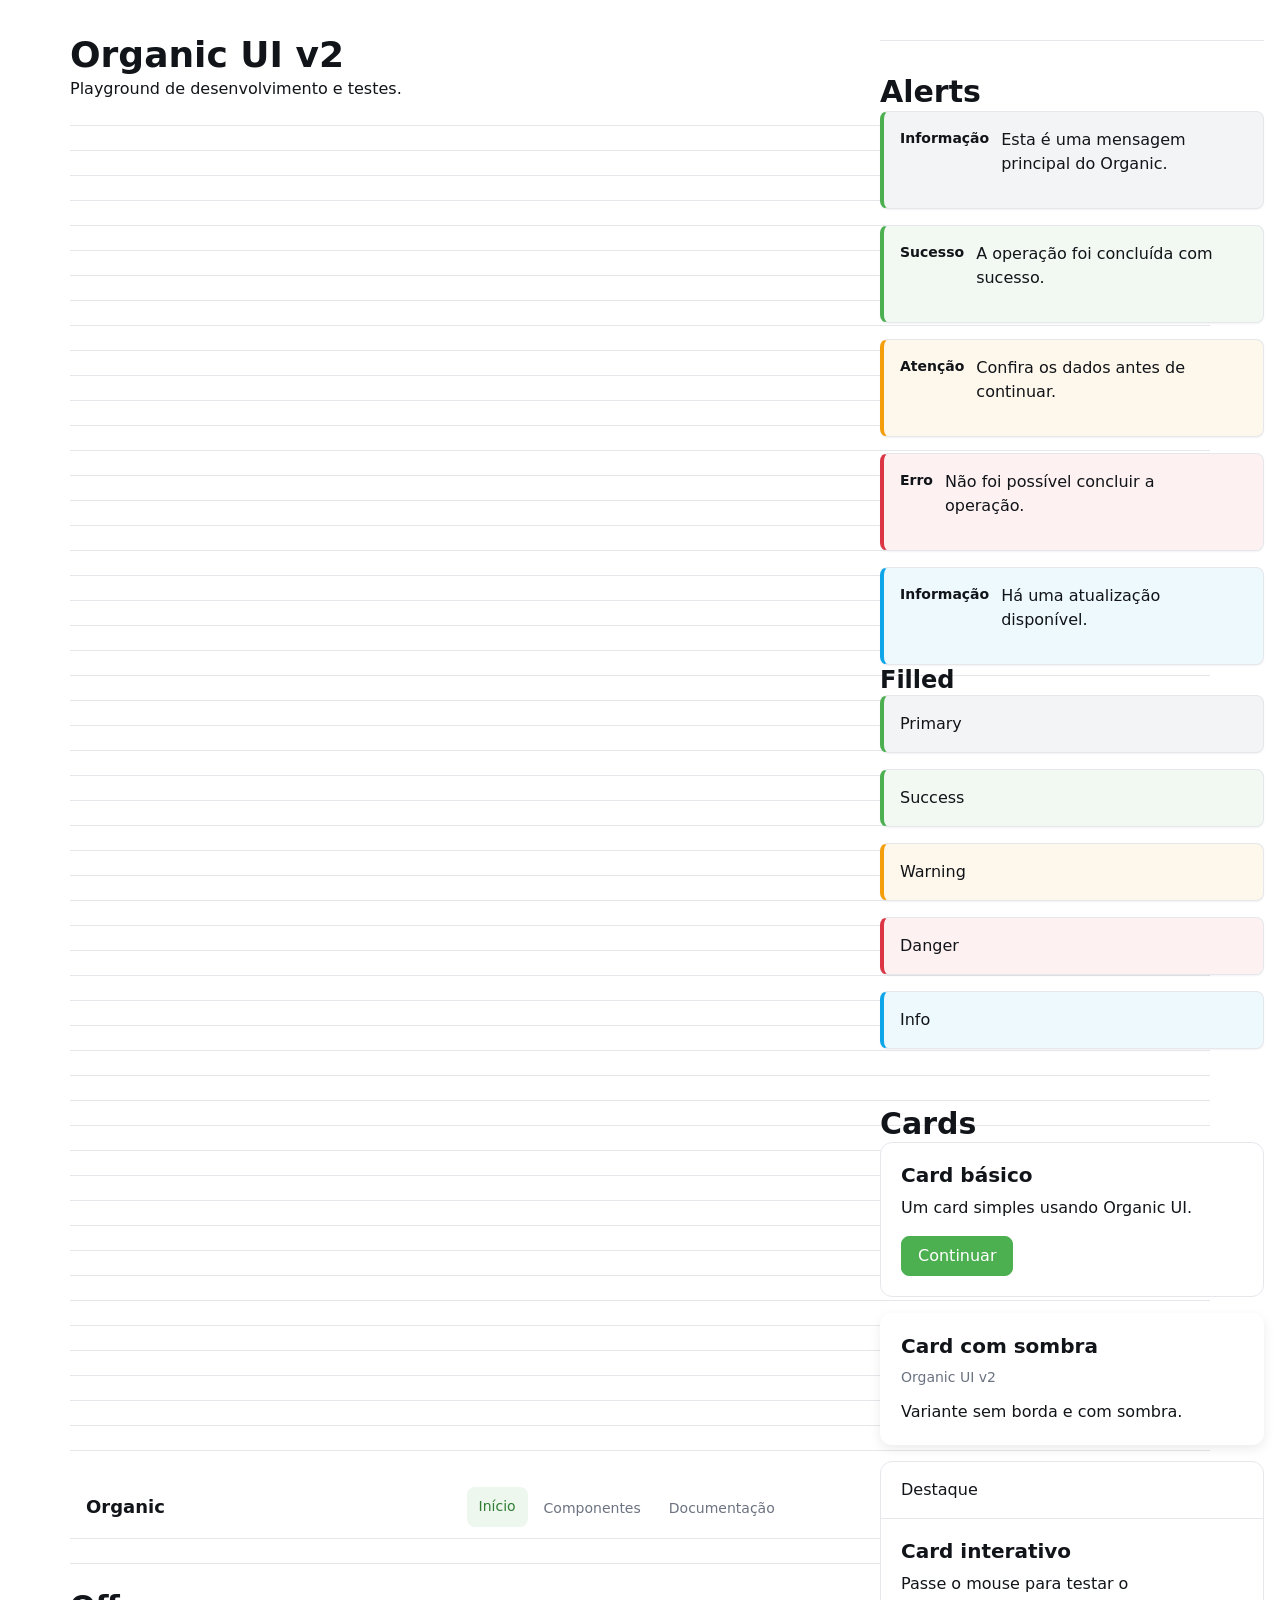
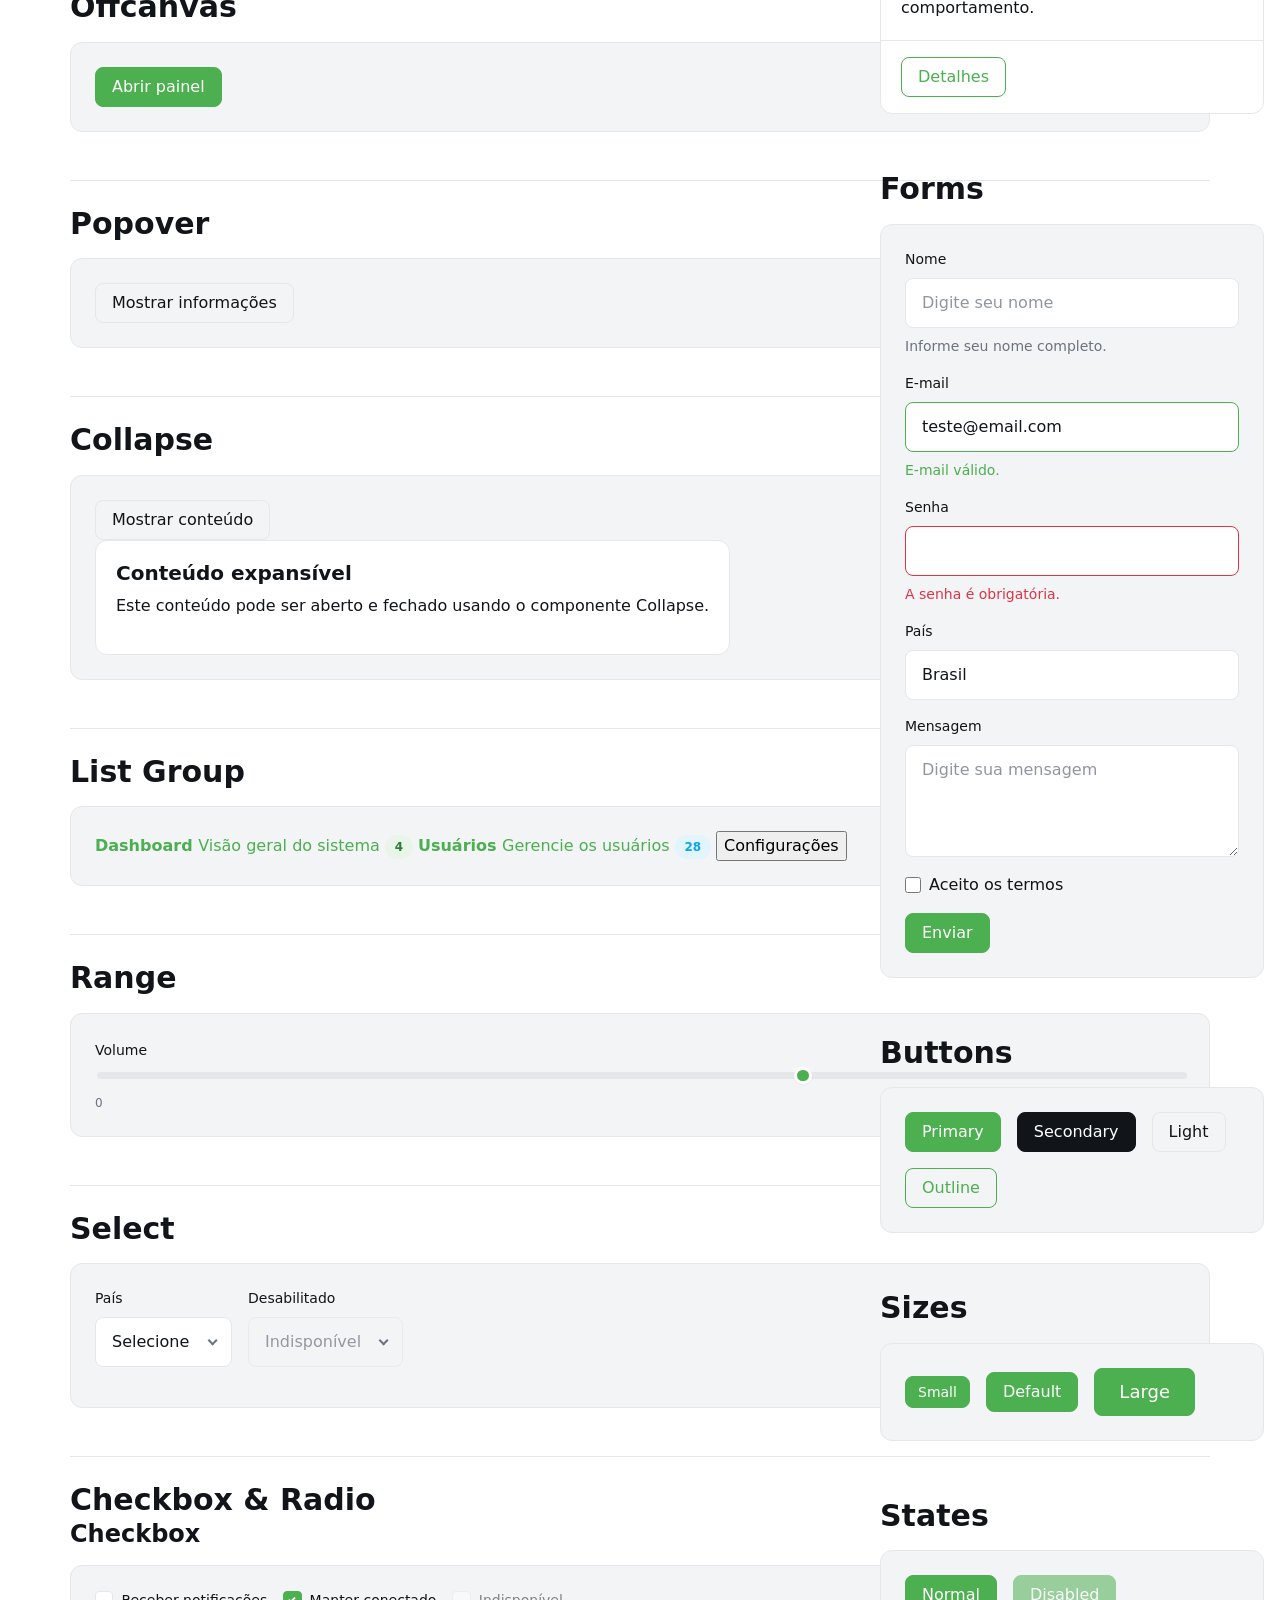
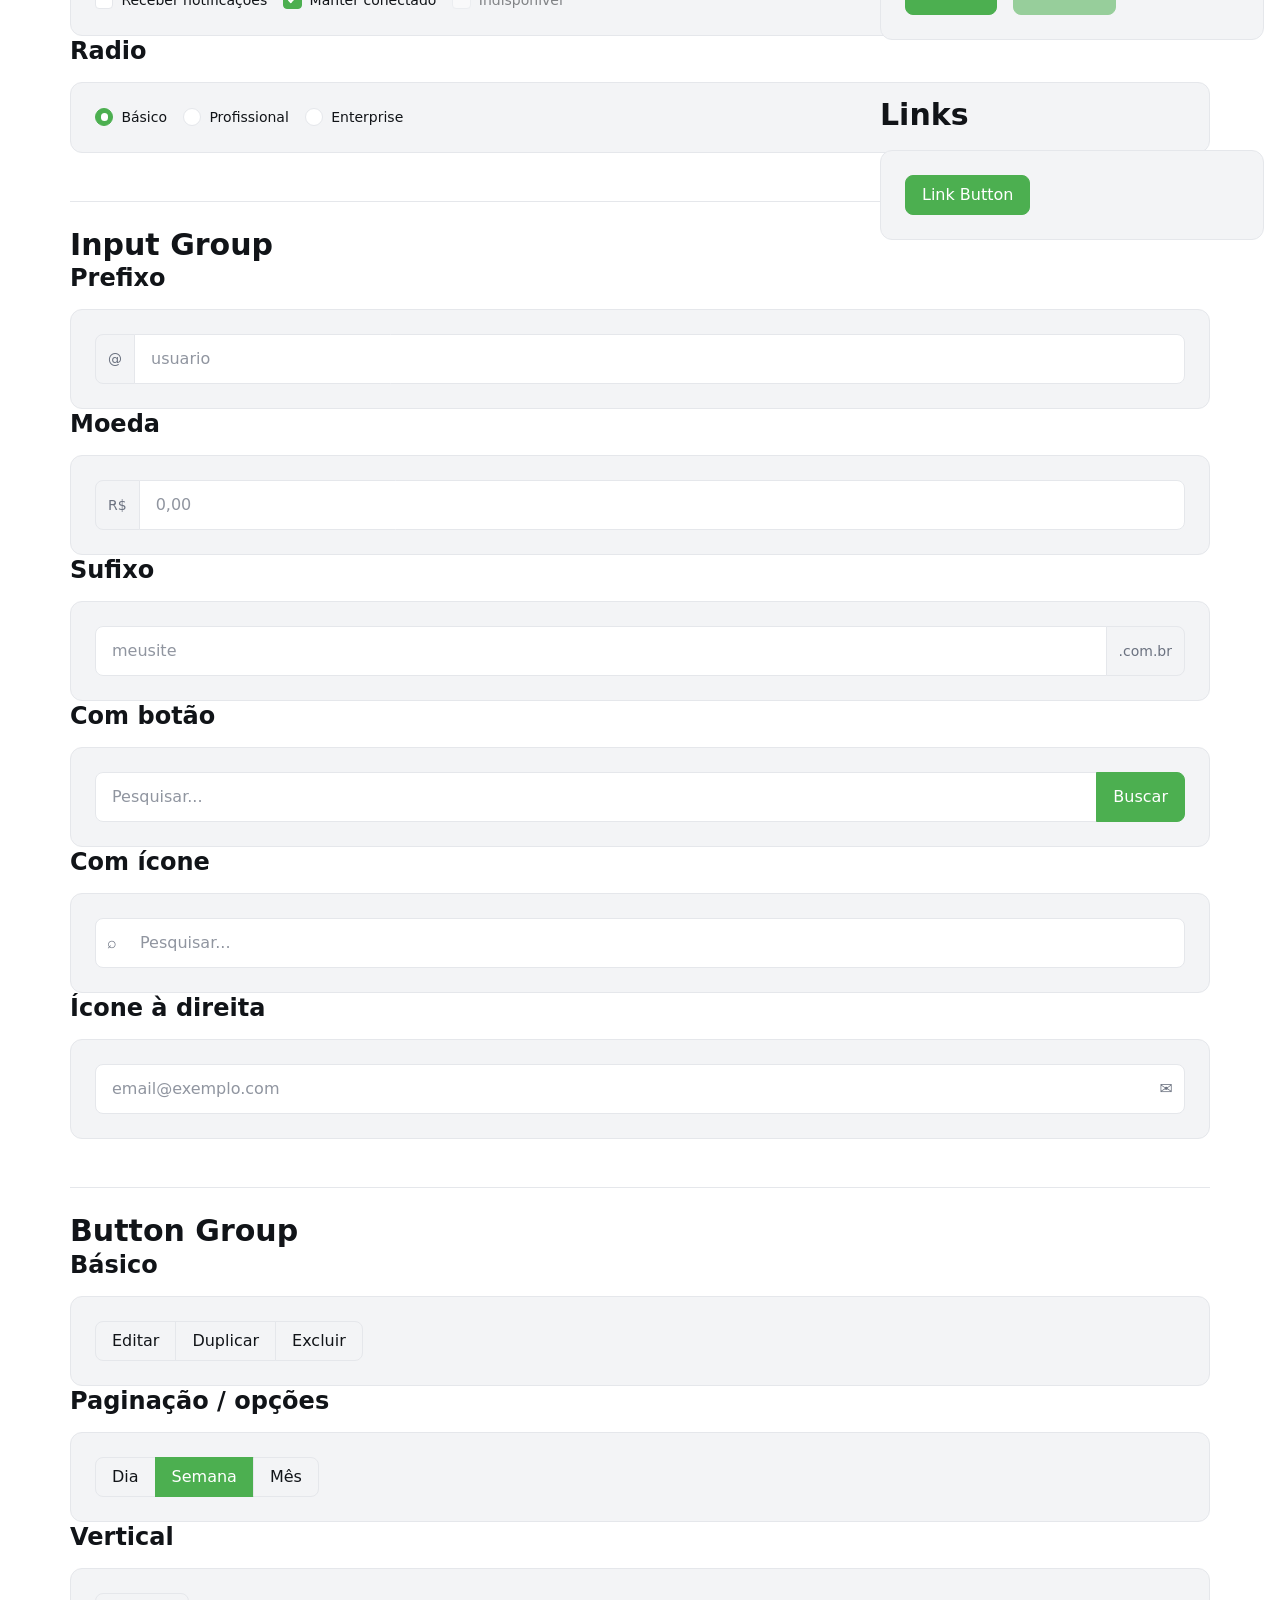
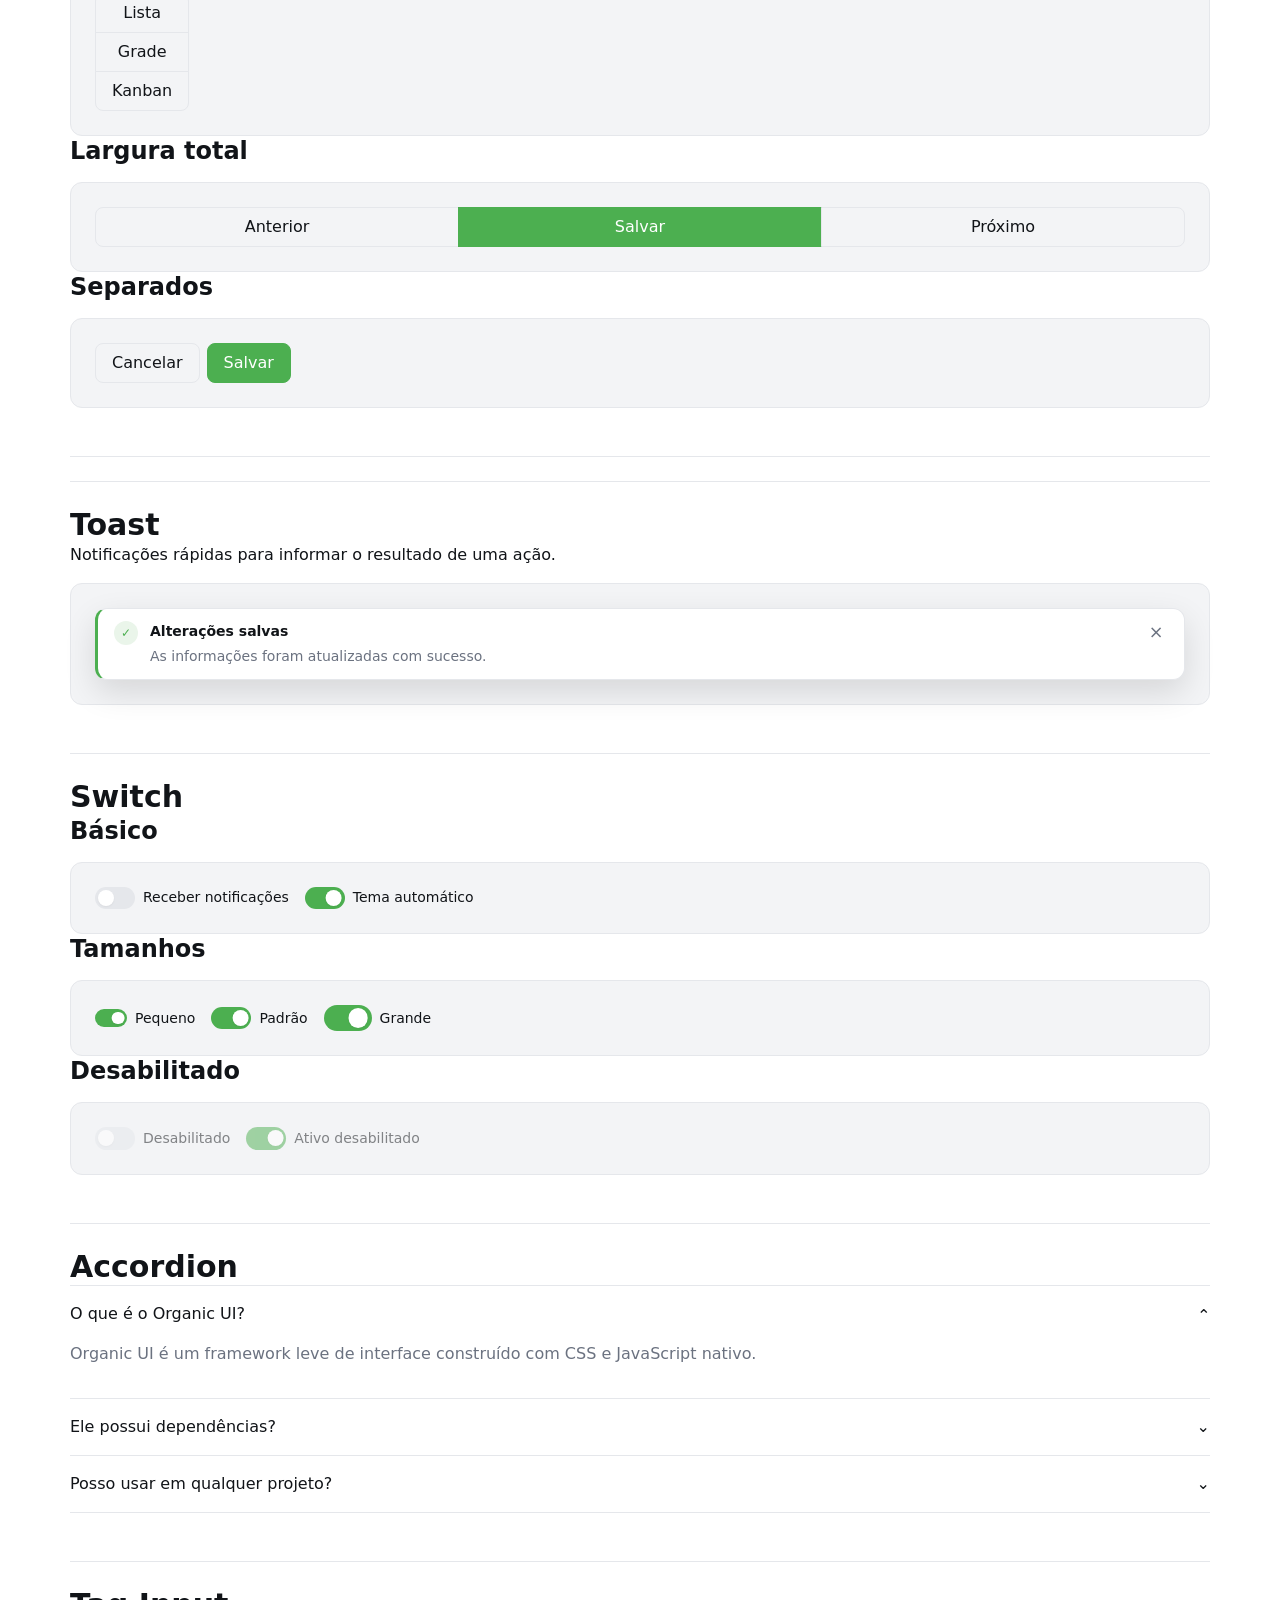
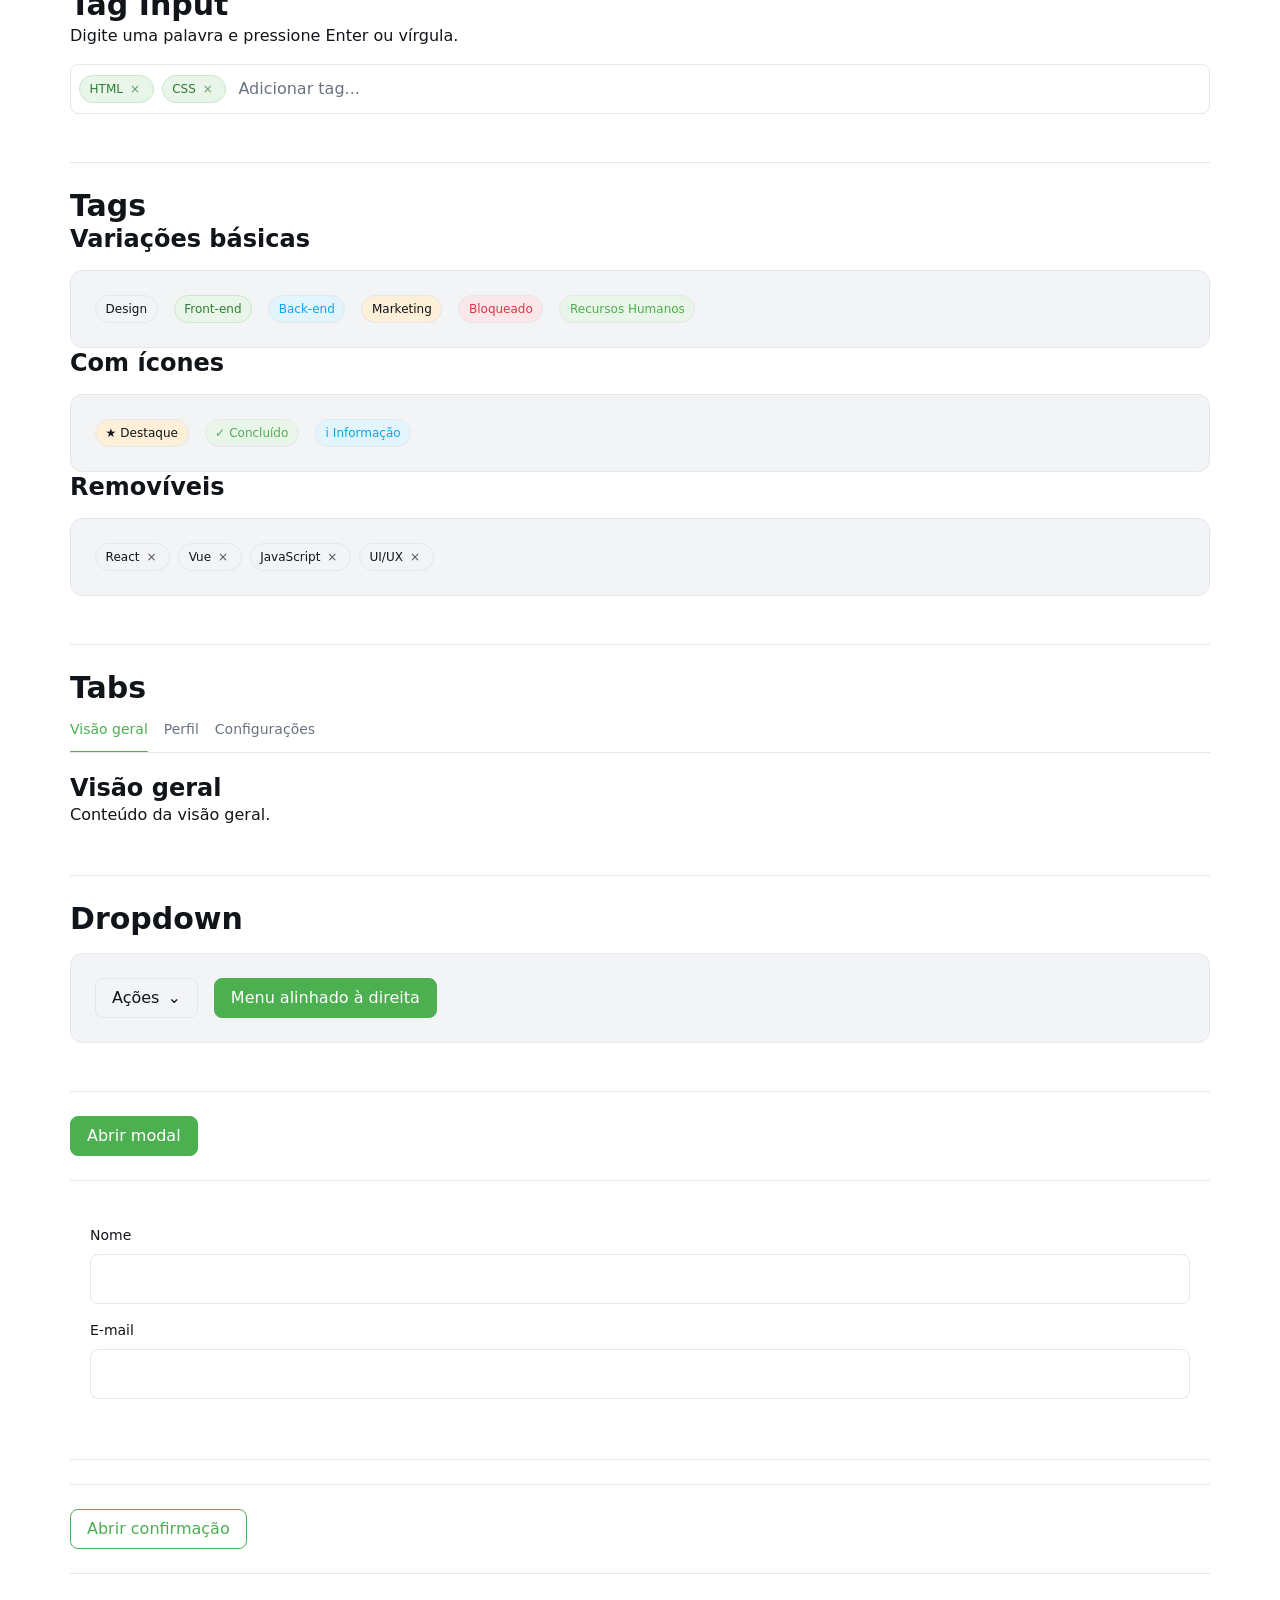
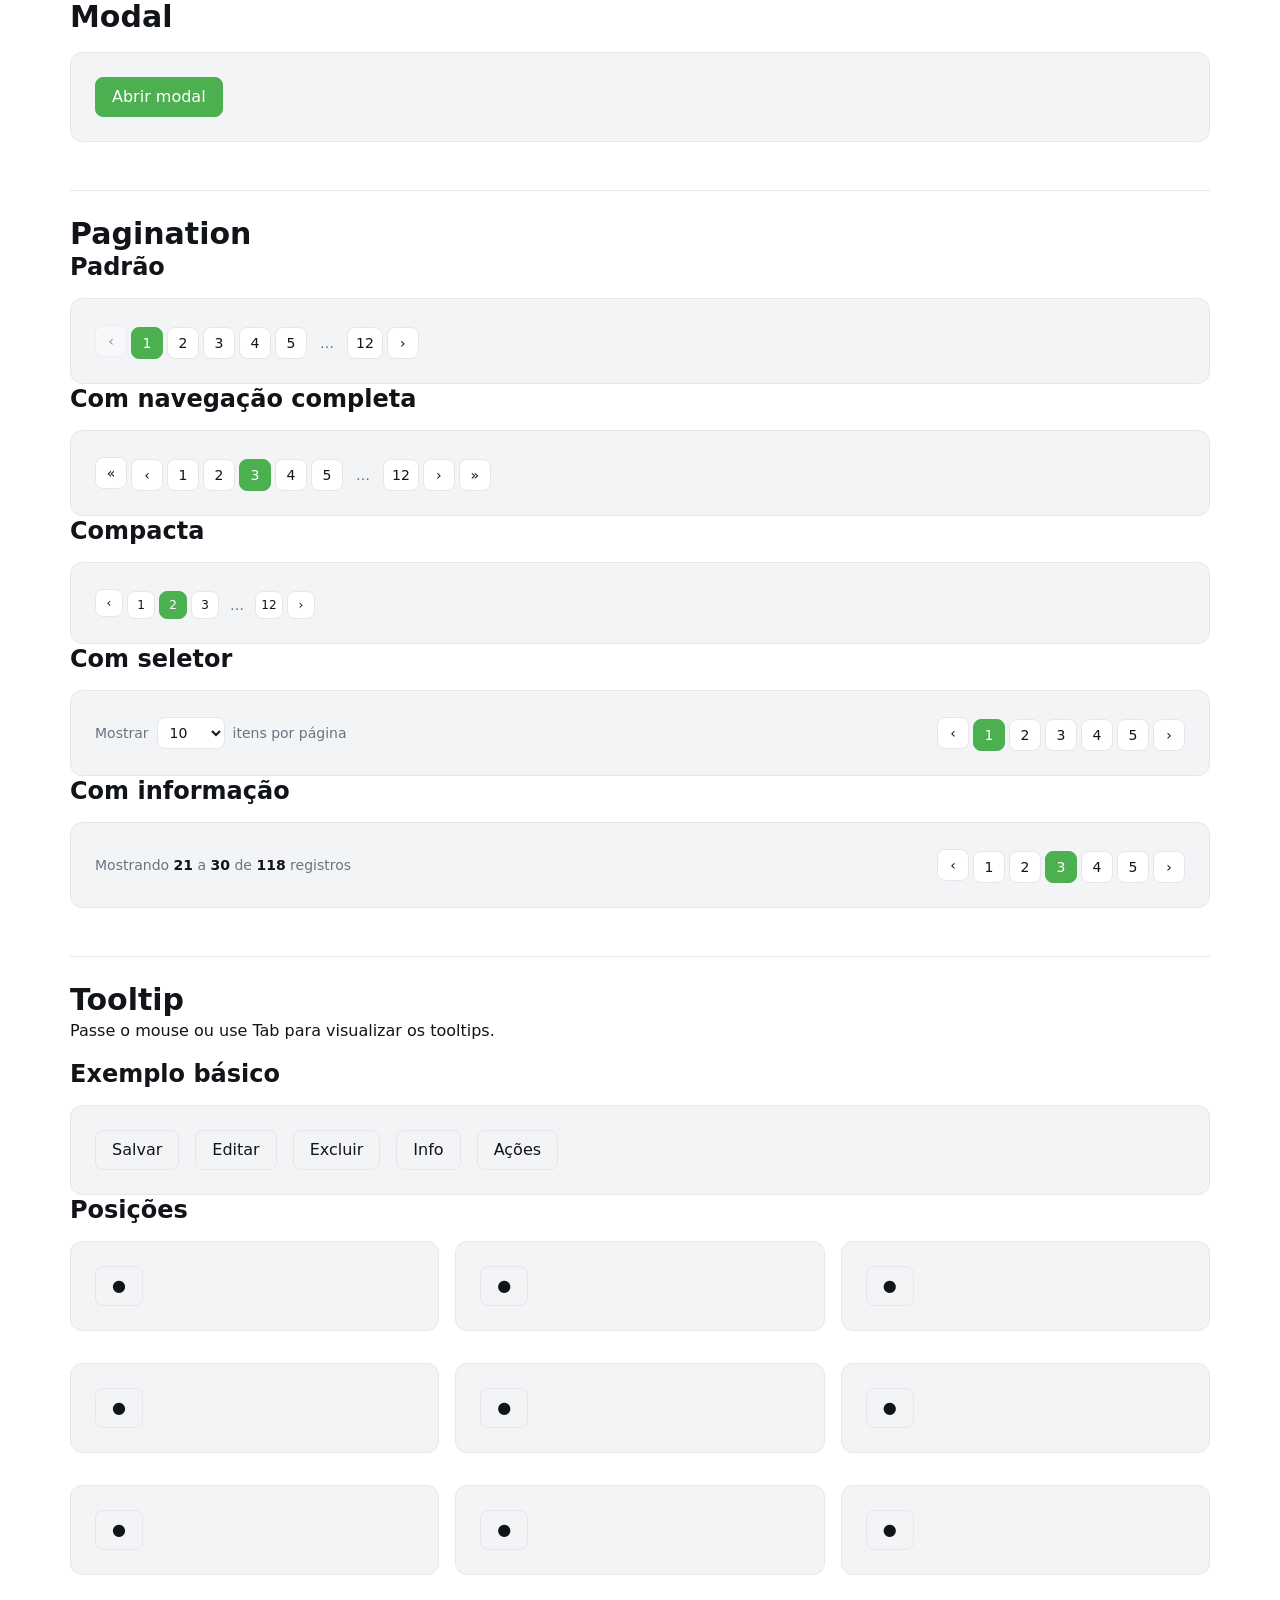
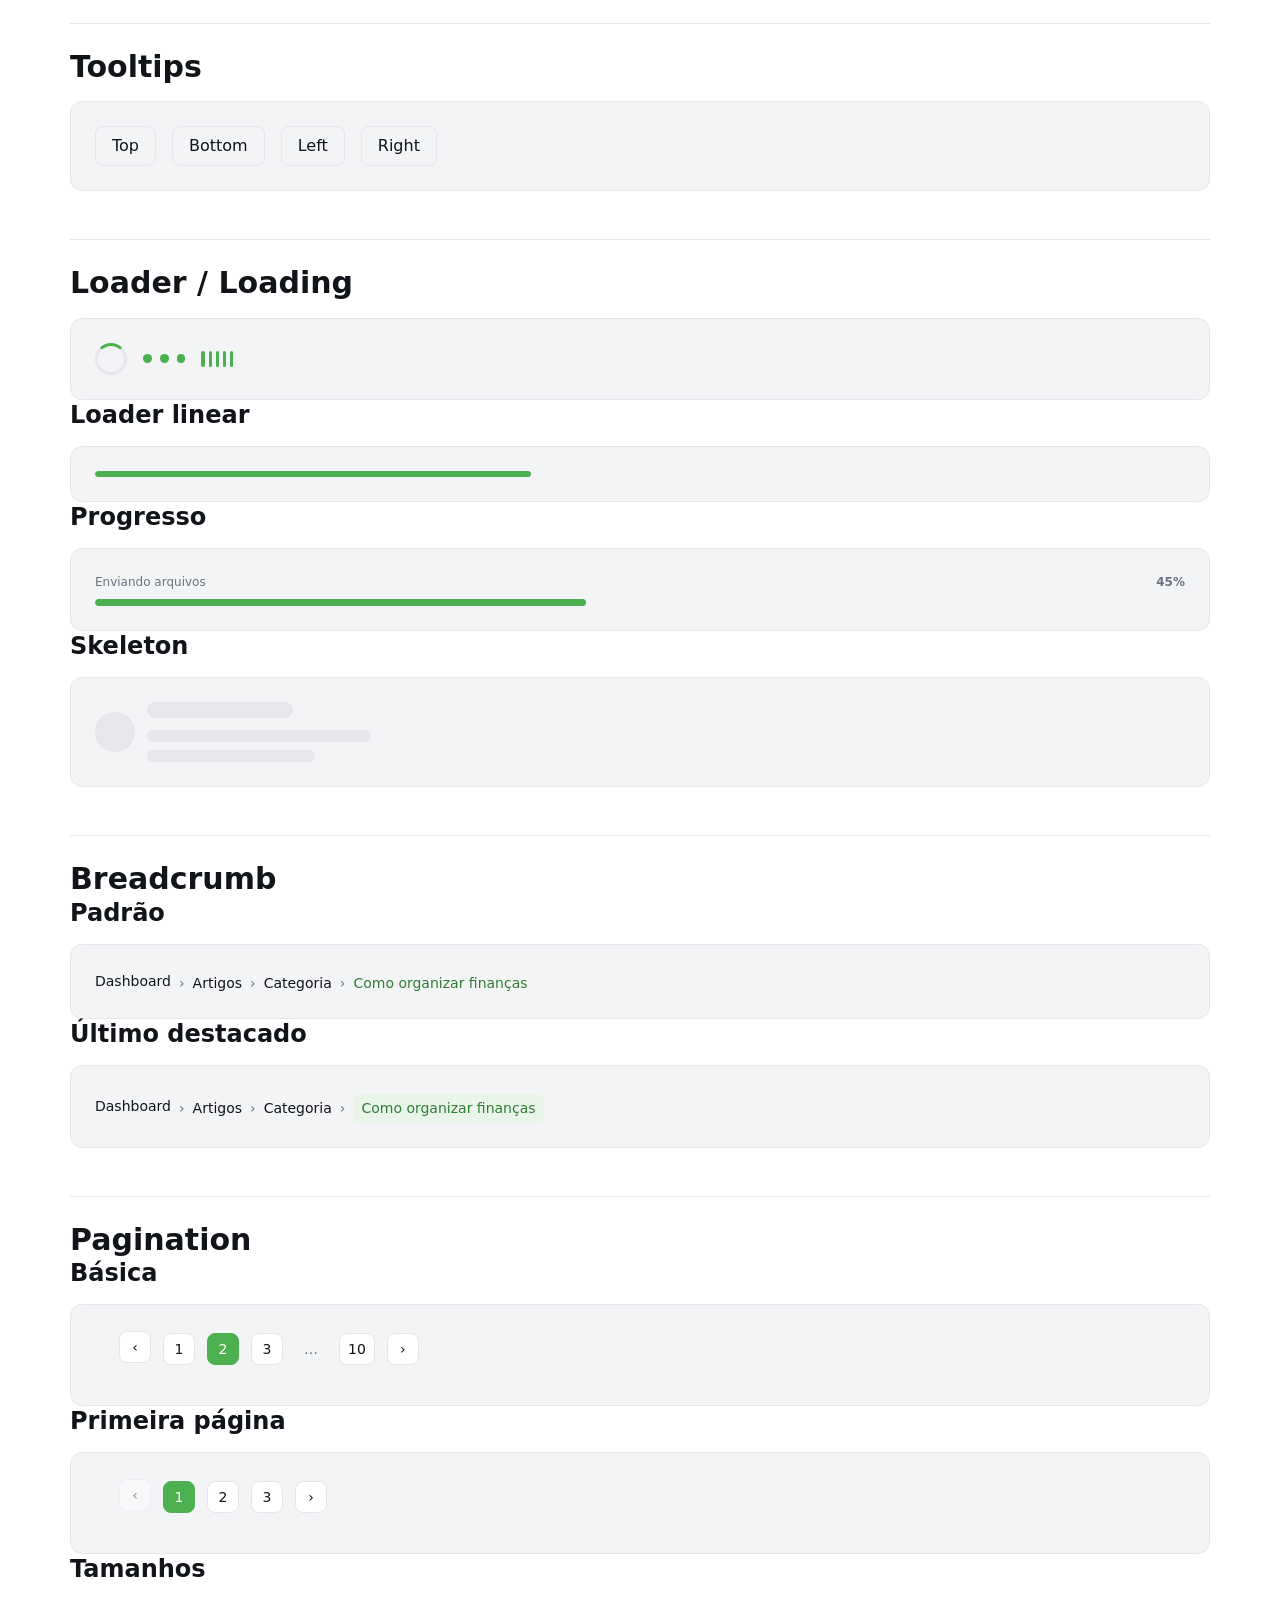
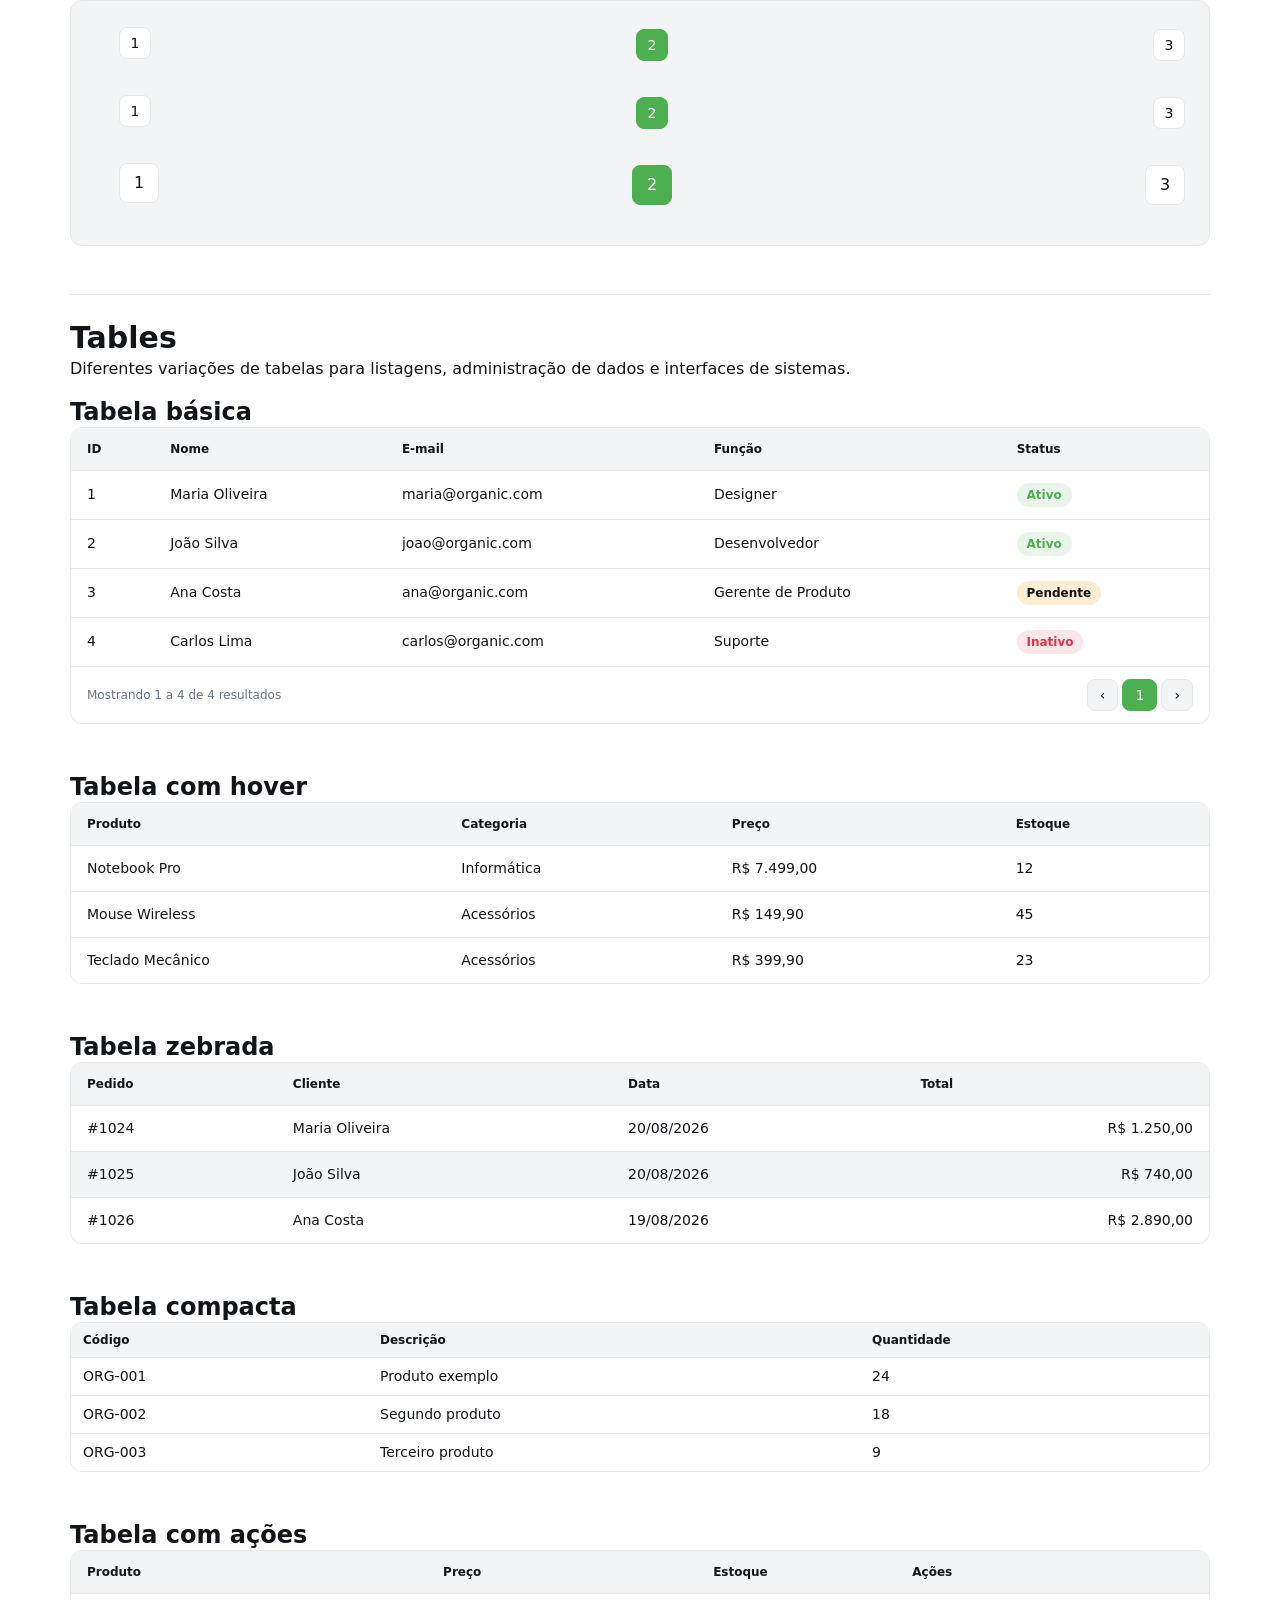
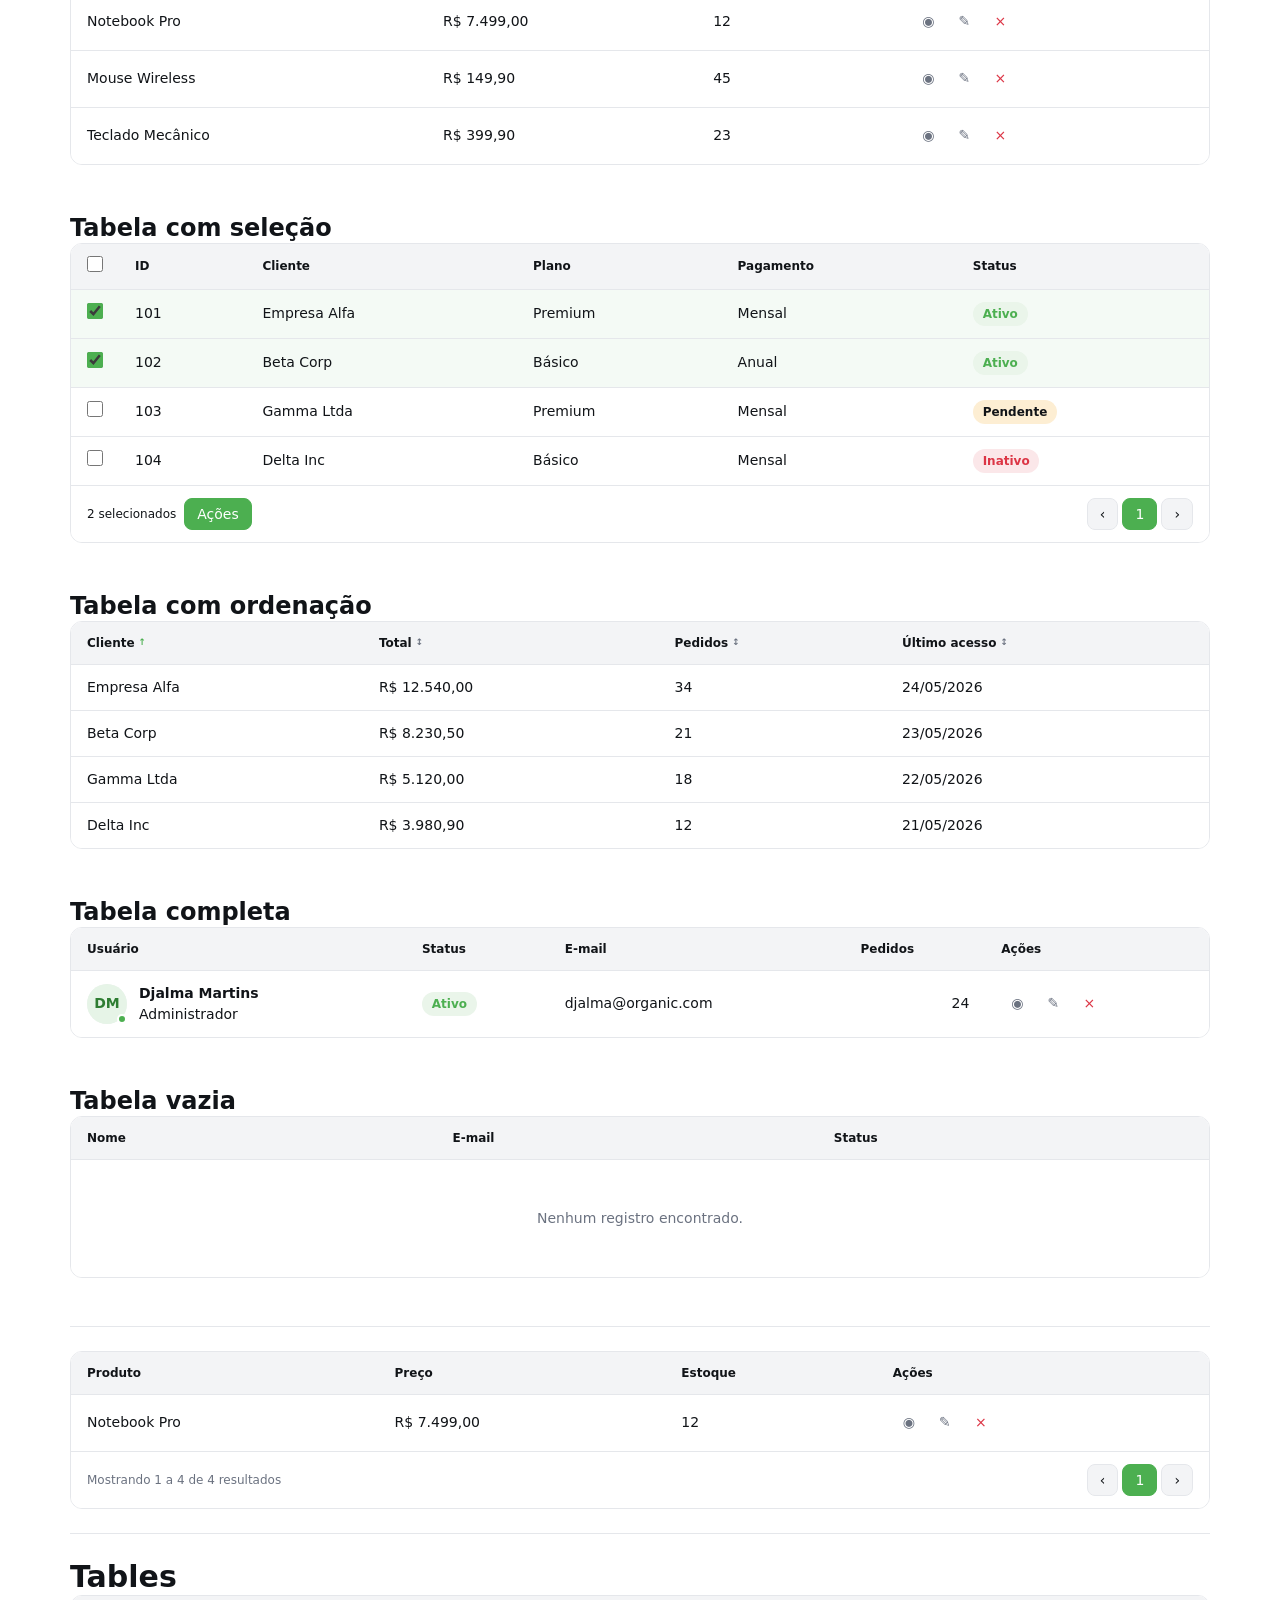
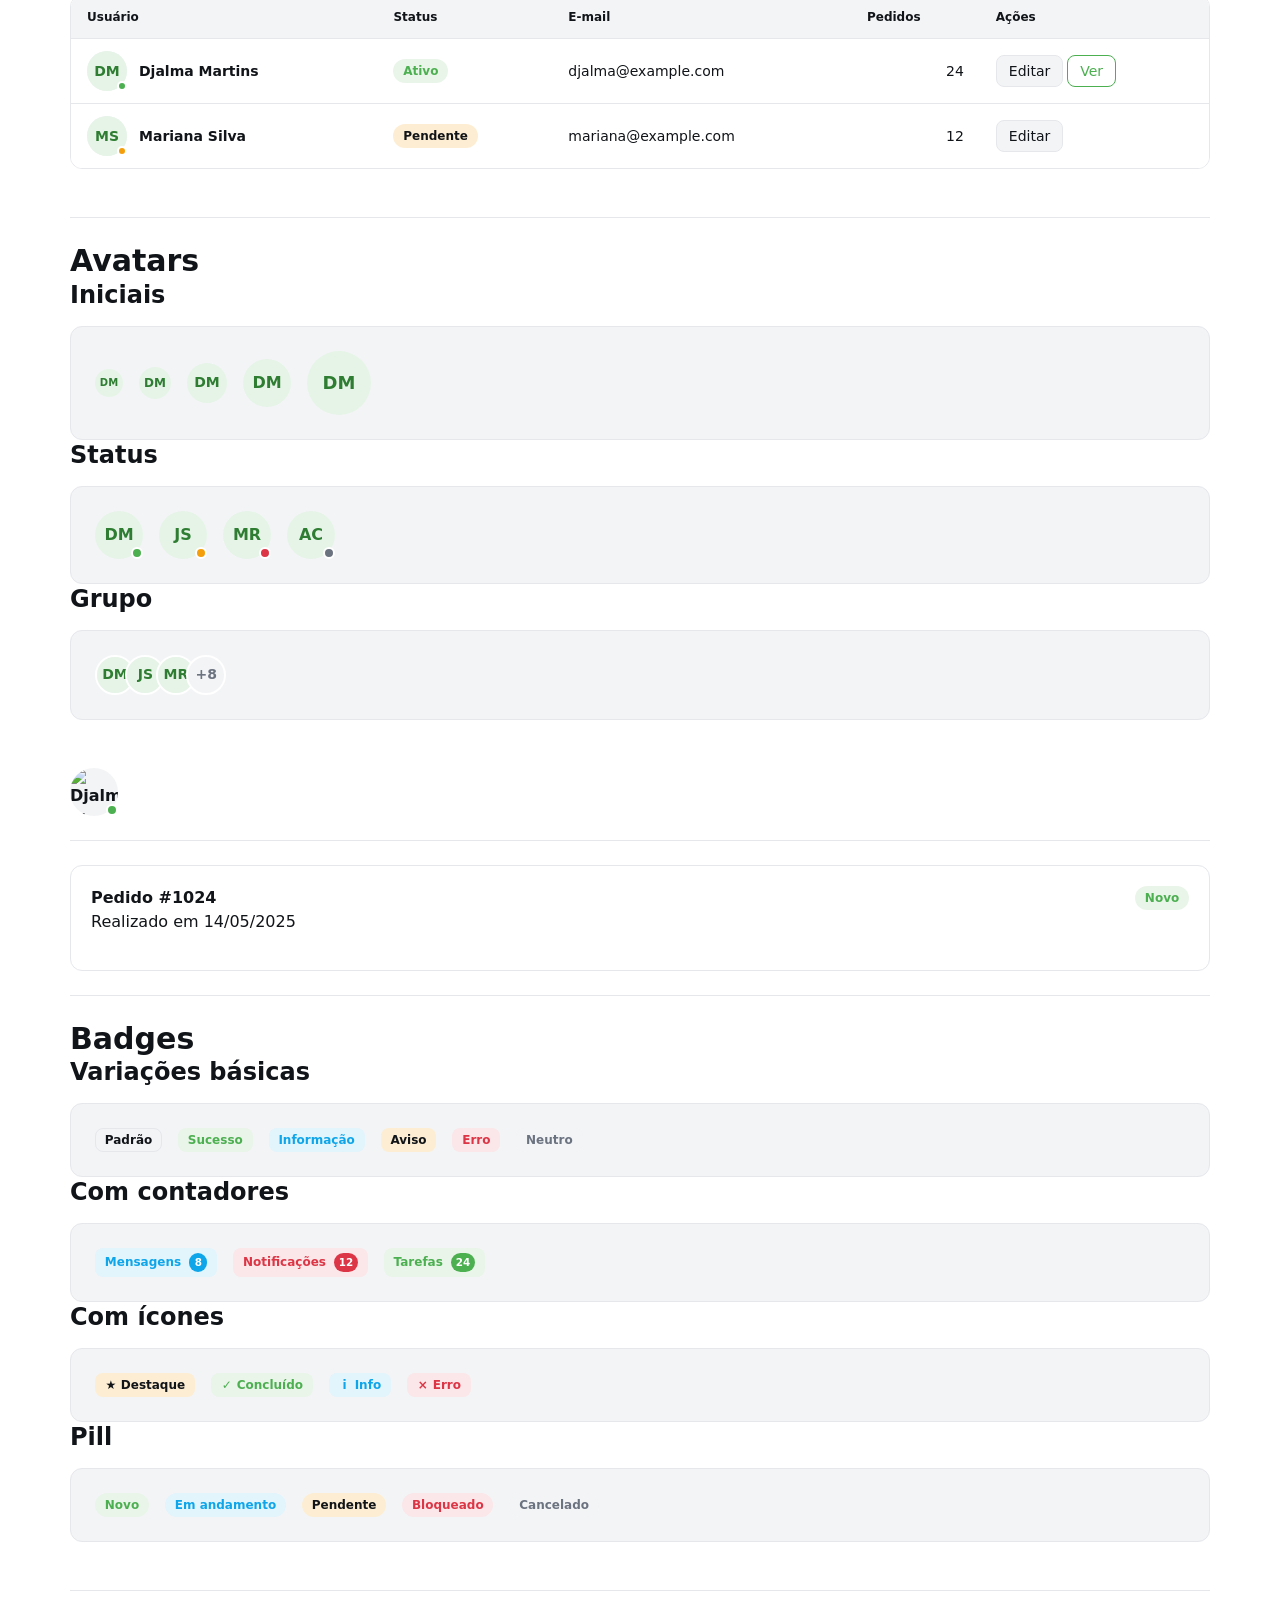
==== commit f2d06f8a: "Add Organic v2 code component" ====
--- a/examples/index.html
+++ b/examples/index.html
@@ -84,7 +84,58 @@
     <hr>
     <hr>
     <hr>    <hr>
-    <hr>
+
+    <hr>
+    <header class="org-navbar">
+
+        <a class="org-navbar-brand" href="#">
+            Organic
+        </a>
+
+        <nav aria-label="Principal">
+            <ul class="org-navbar-nav">
+
+                <li>
+                    <a
+                            class="org-navbar-link is-active"
+                            href="#"
+                            aria-current="page"
+                    >
+                        Início
+                    </a>
+                </li>
+
+                <li>
+                    <a class="org-navbar-link" href="#">
+                        Componentes
+                    </a>
+                </li>
+
+                <li>
+                    <a class="org-navbar-link" href="#">
+                        Documentação
+                    </a>
+                </li>
+
+            </ul>
+        </nav>
+
+        <div class="org-navbar-actions">
+
+            <button
+                    class="org-btn org-btn-light org-navbar-toggle"
+                    type="button"
+            >
+                ☰
+            </button>
+
+            <button class="org-btn org-btn-primary" type="button">
+                Começar
+            </button>
+
+        </div>
+
+    </header>
     <hr>
     <section>
         <h2>Offcanvas</h2>
--- a/src/css/organic.css
+++ b/src/css/organic.css
@@ -39,4 +39,7 @@
 @import "./components/list-group.css";
 @import "./components/collapse.css";
 @import "./components/popover.css";
-@import "./components/offcanvas.css";+@import "./components/offcanvas.css";
+@import "./components/navbar.css";
+@import "./components/sidebar.css";
+@import "./components/code.css";
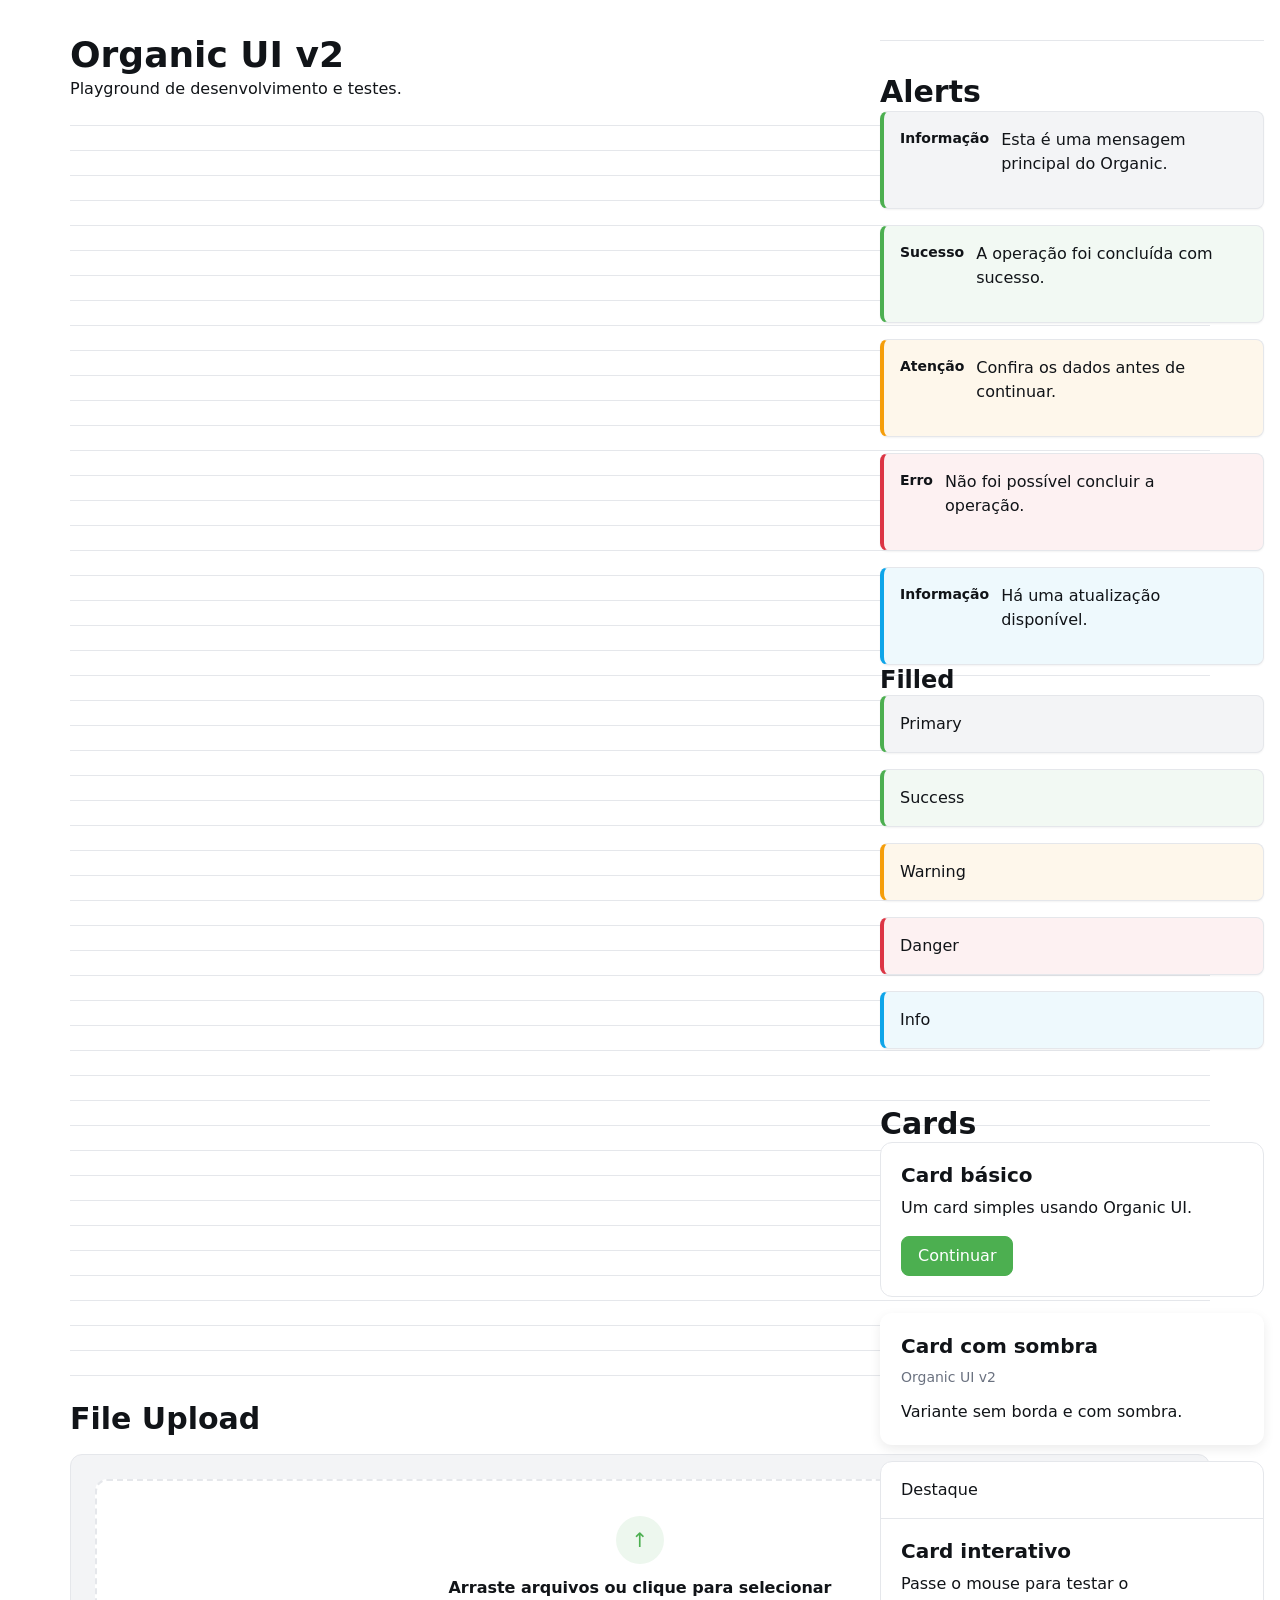
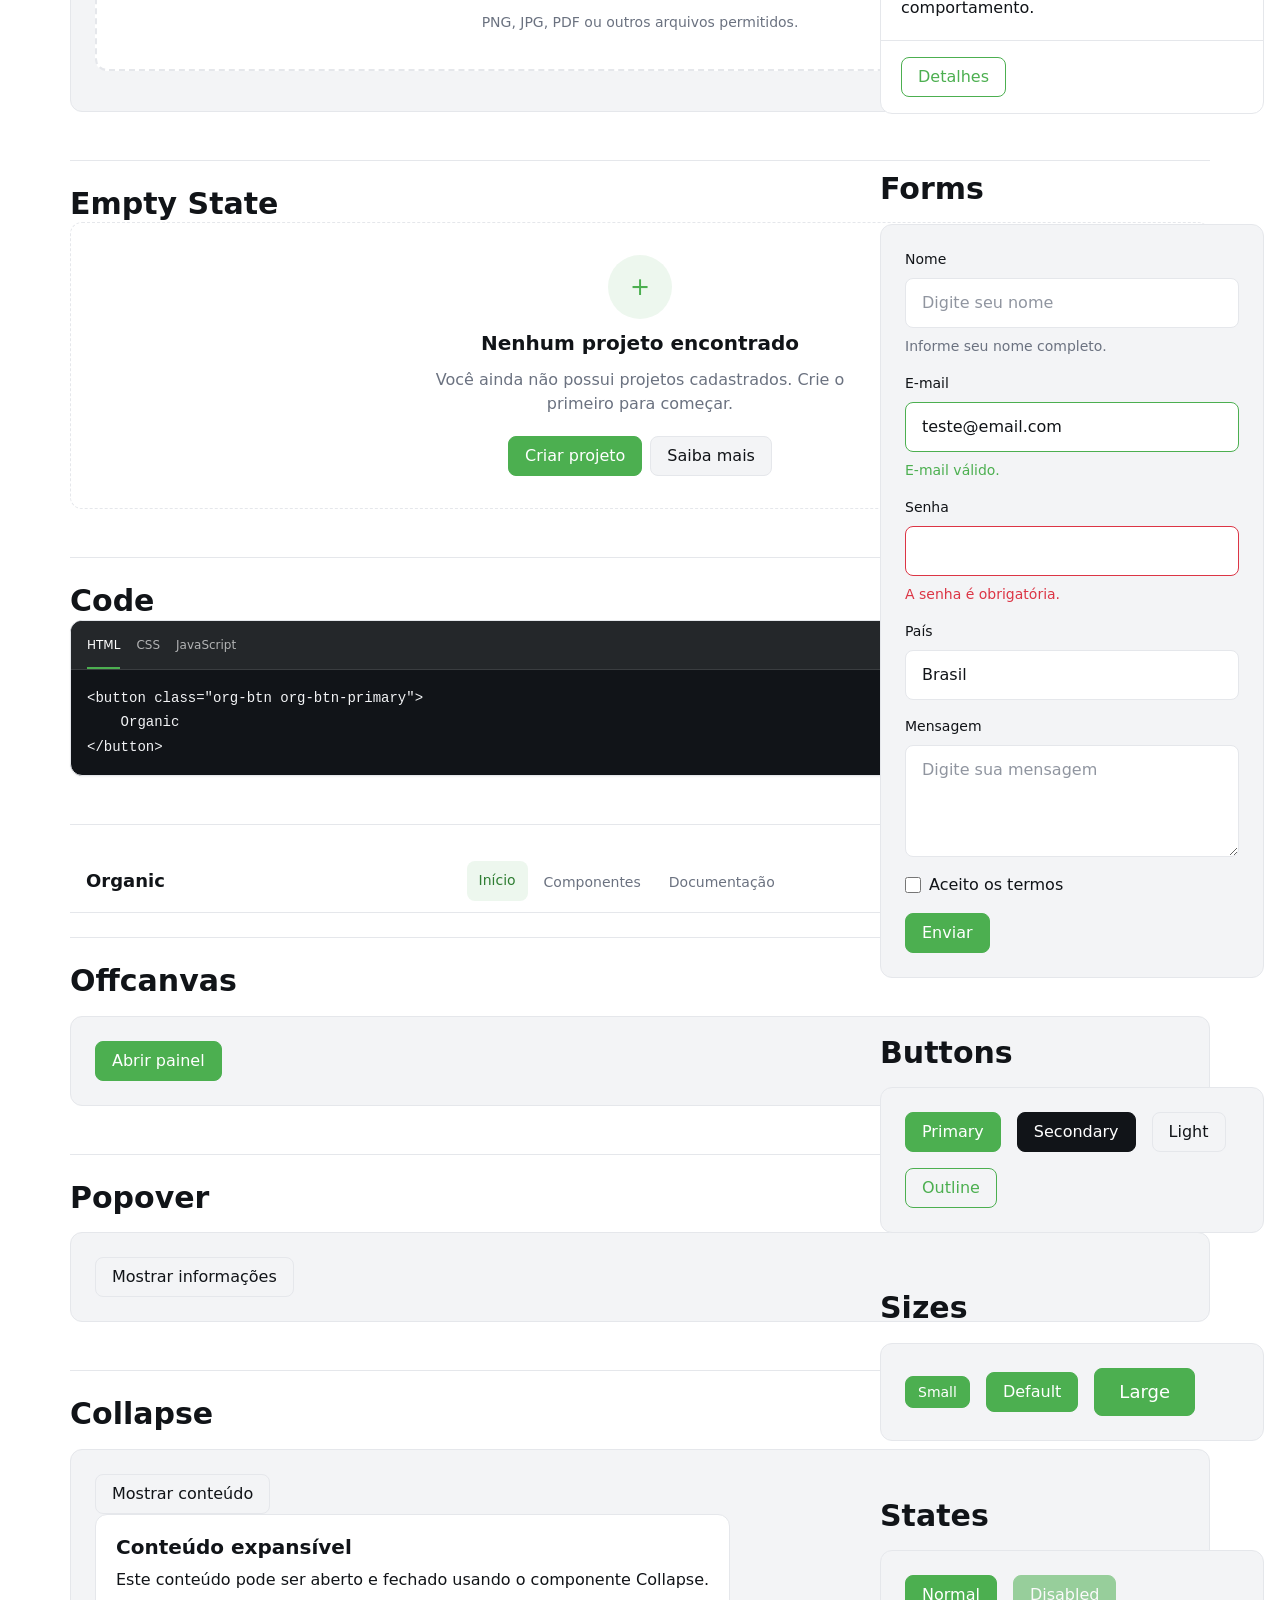
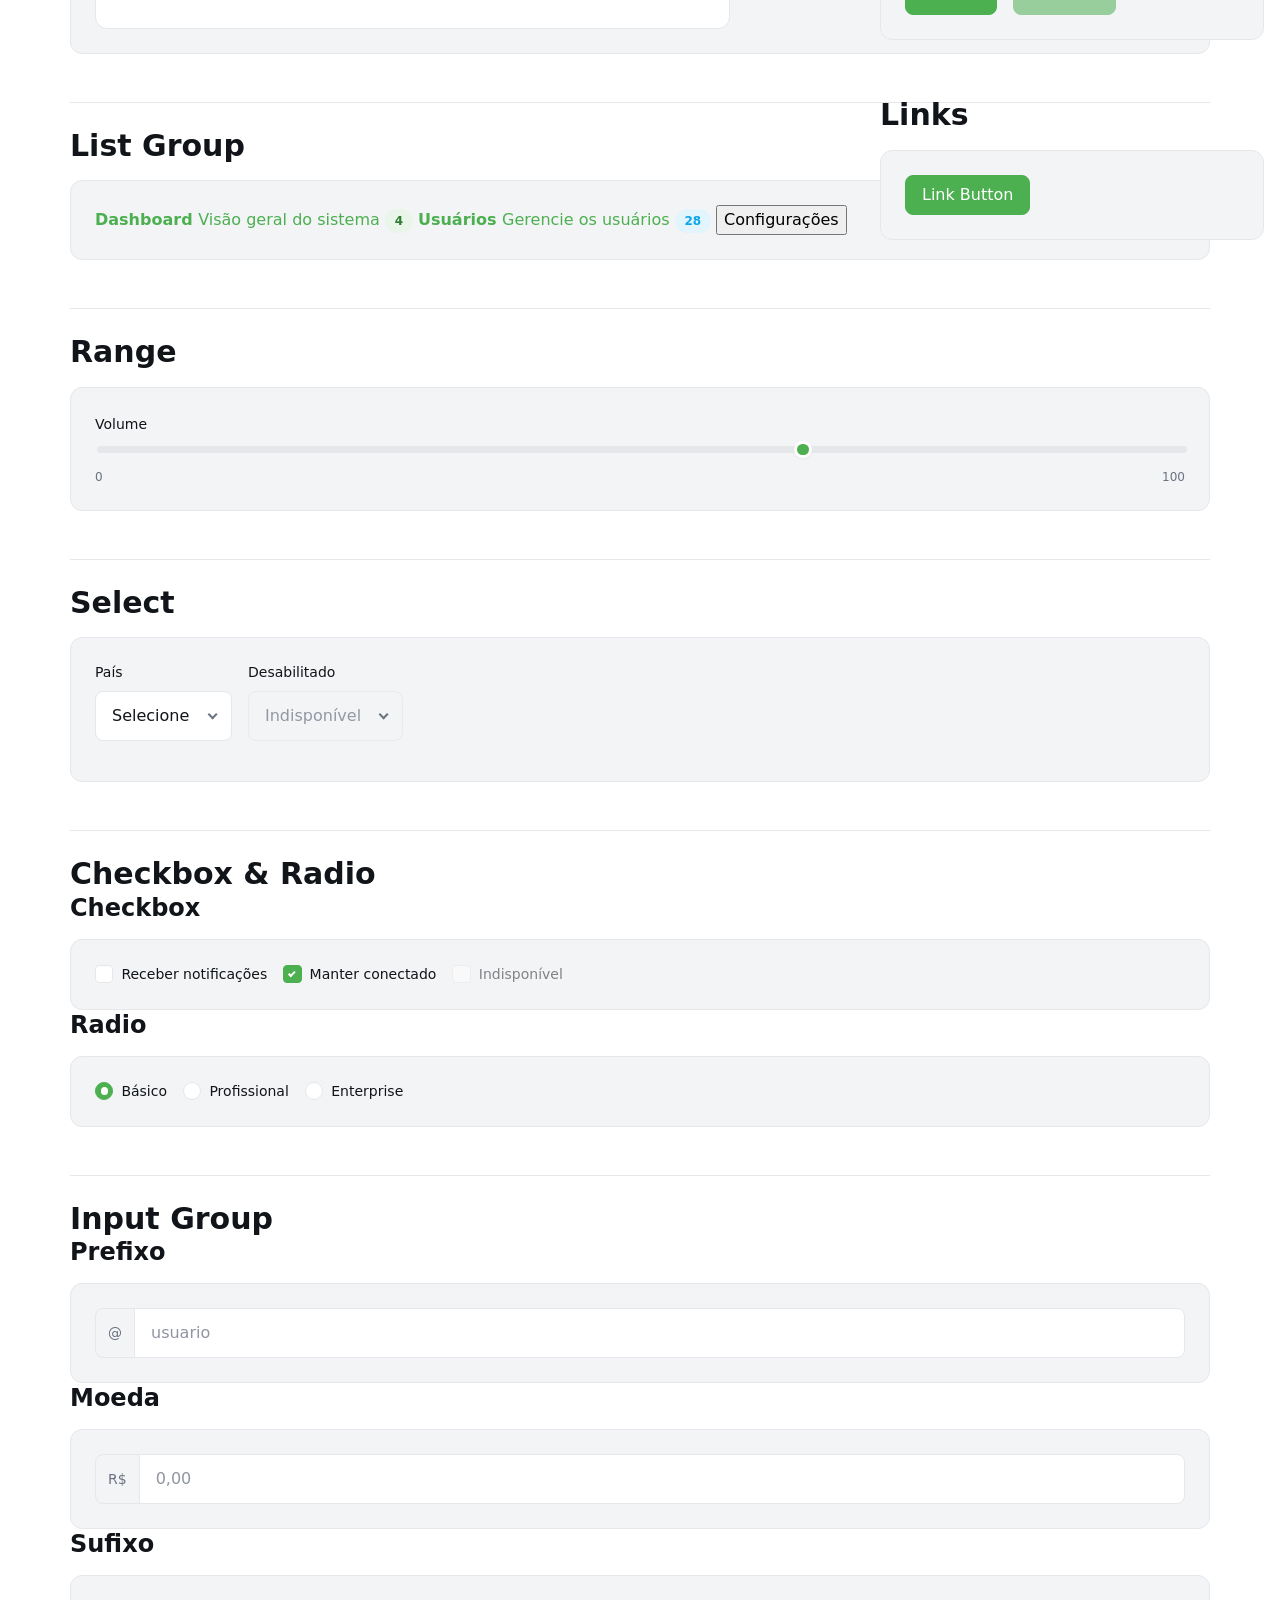
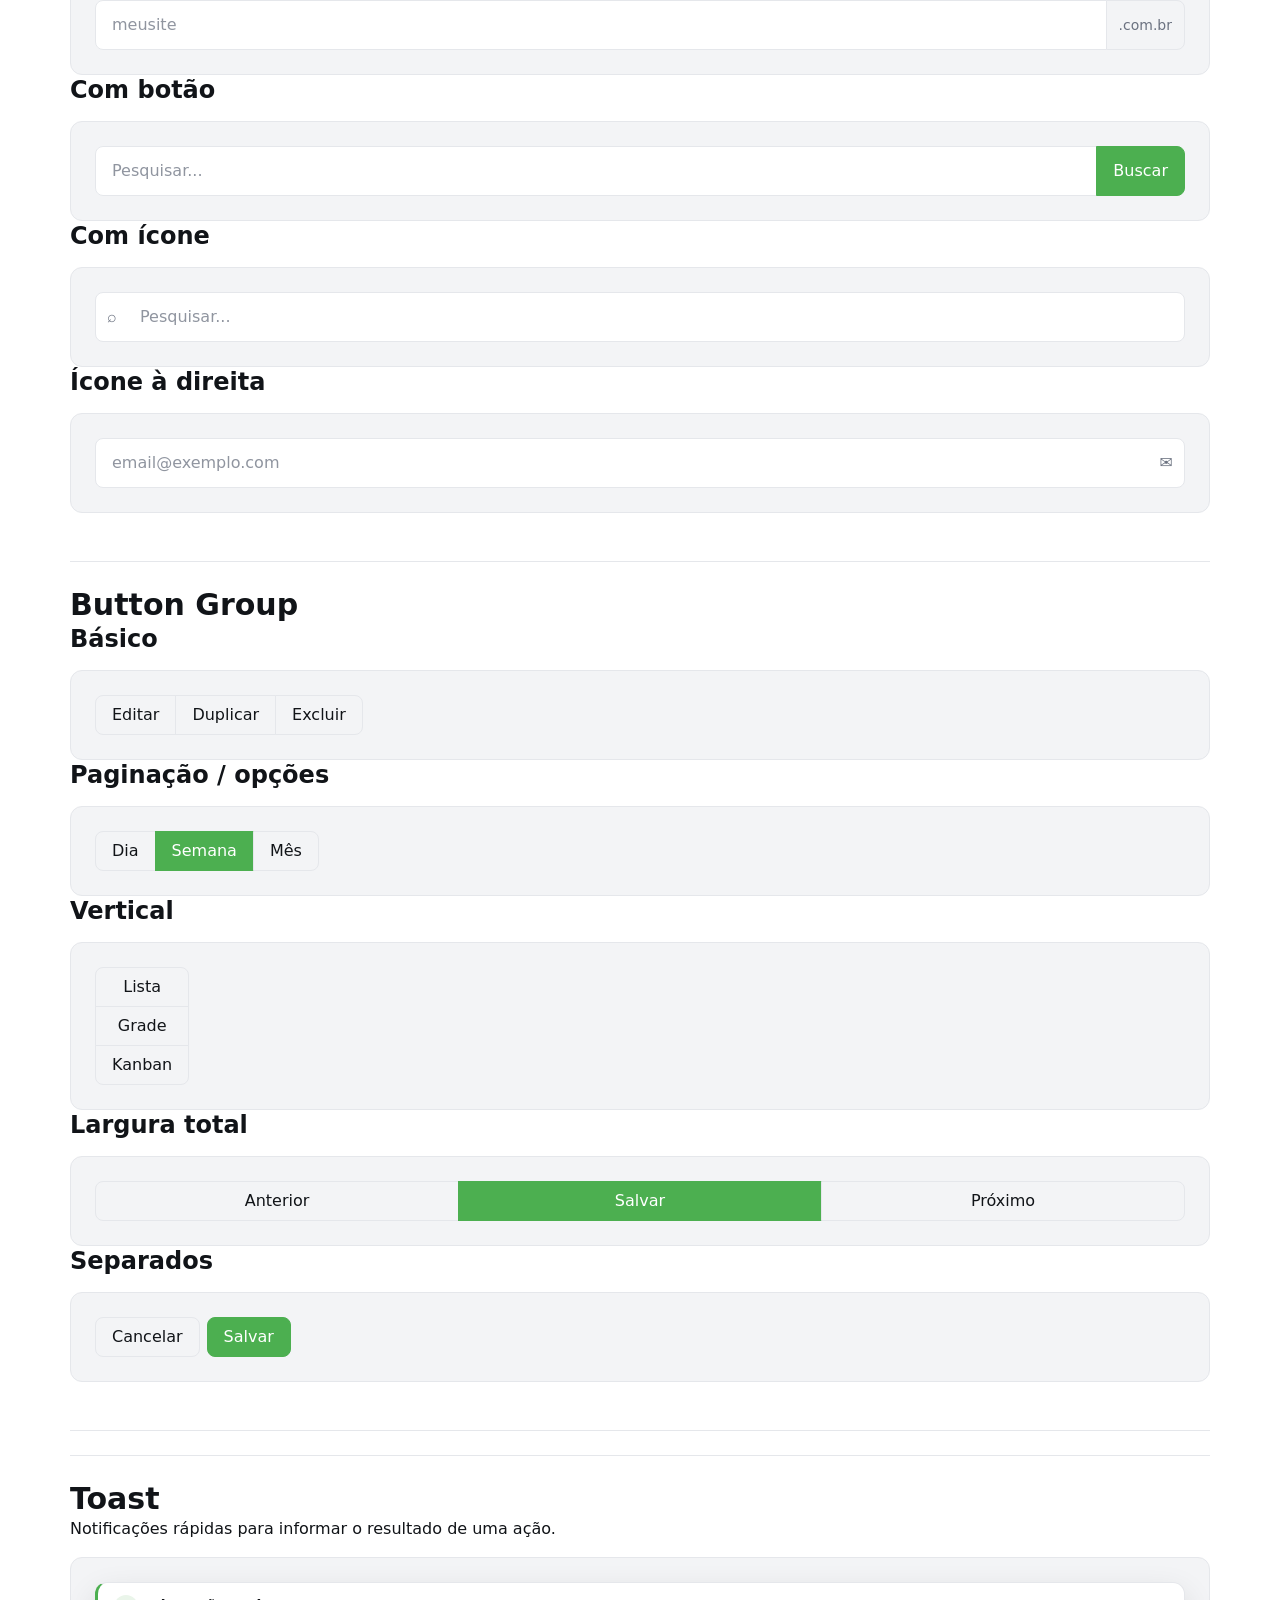
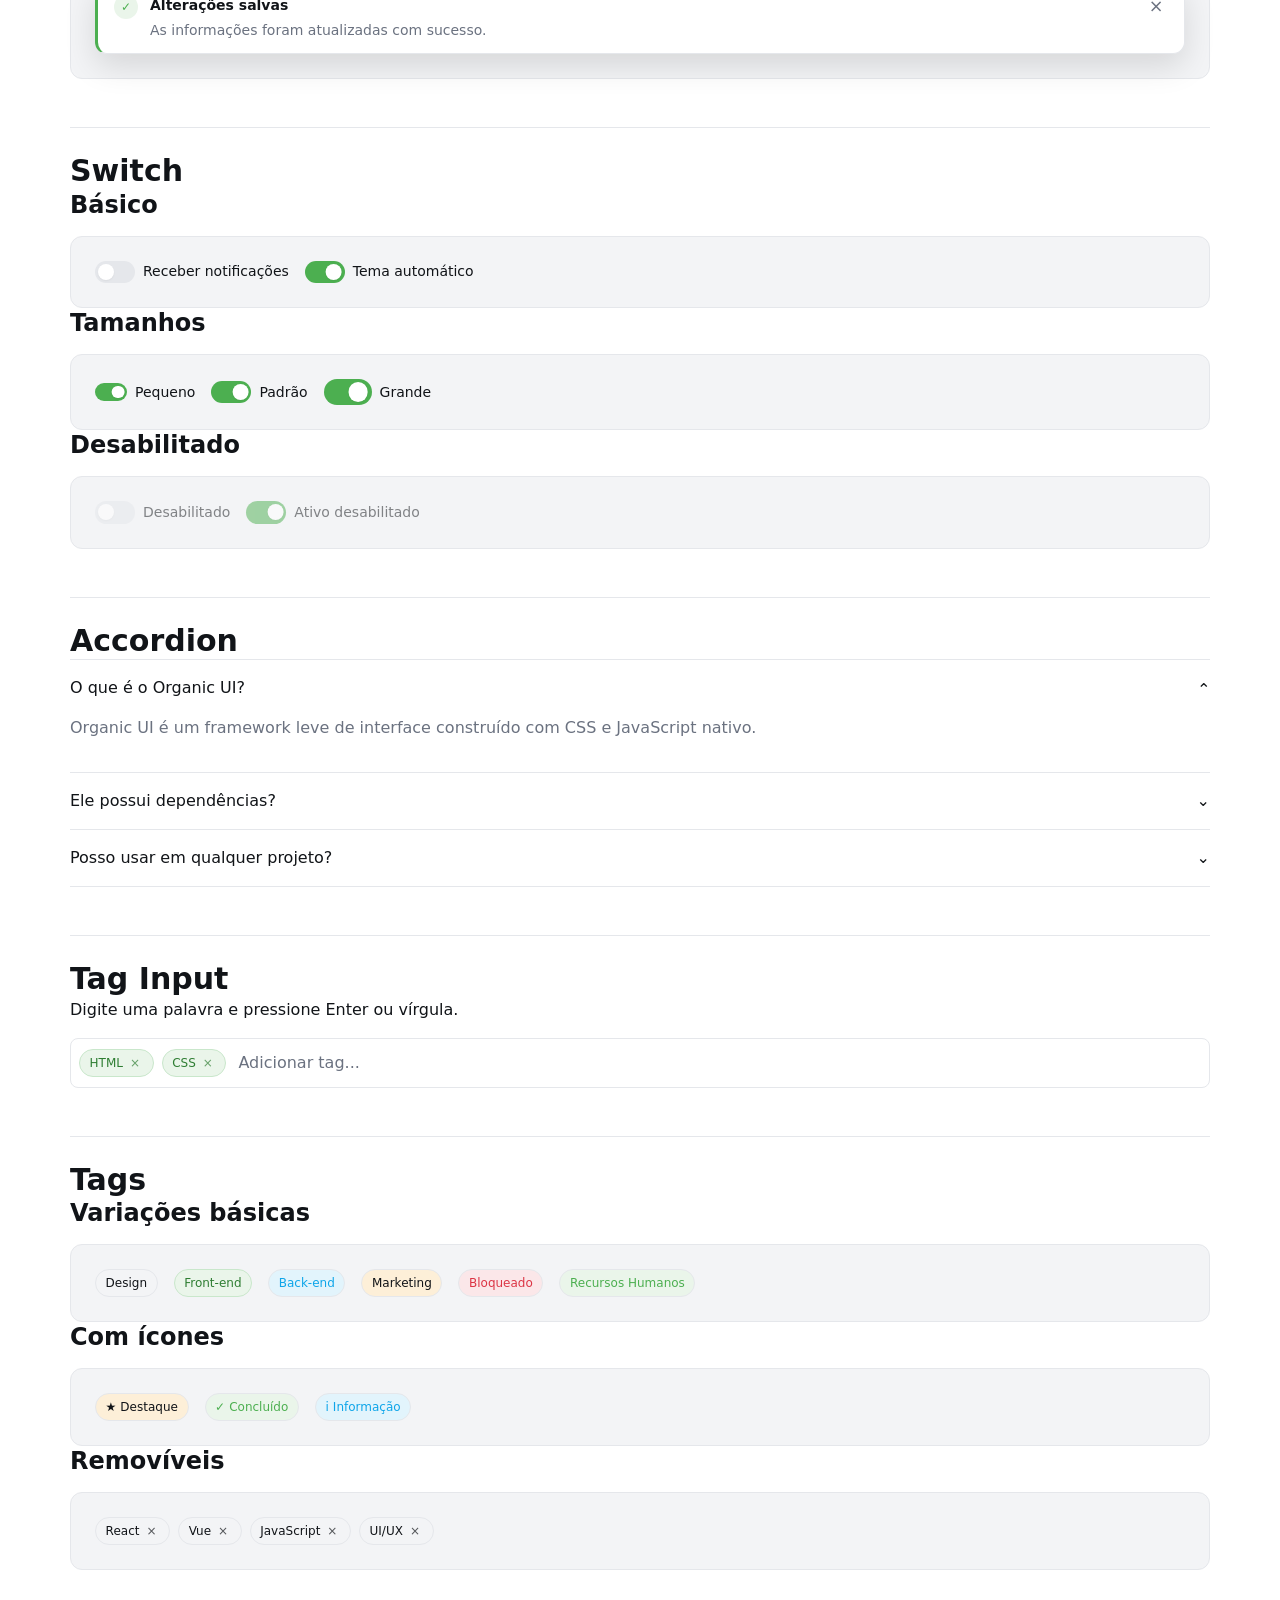
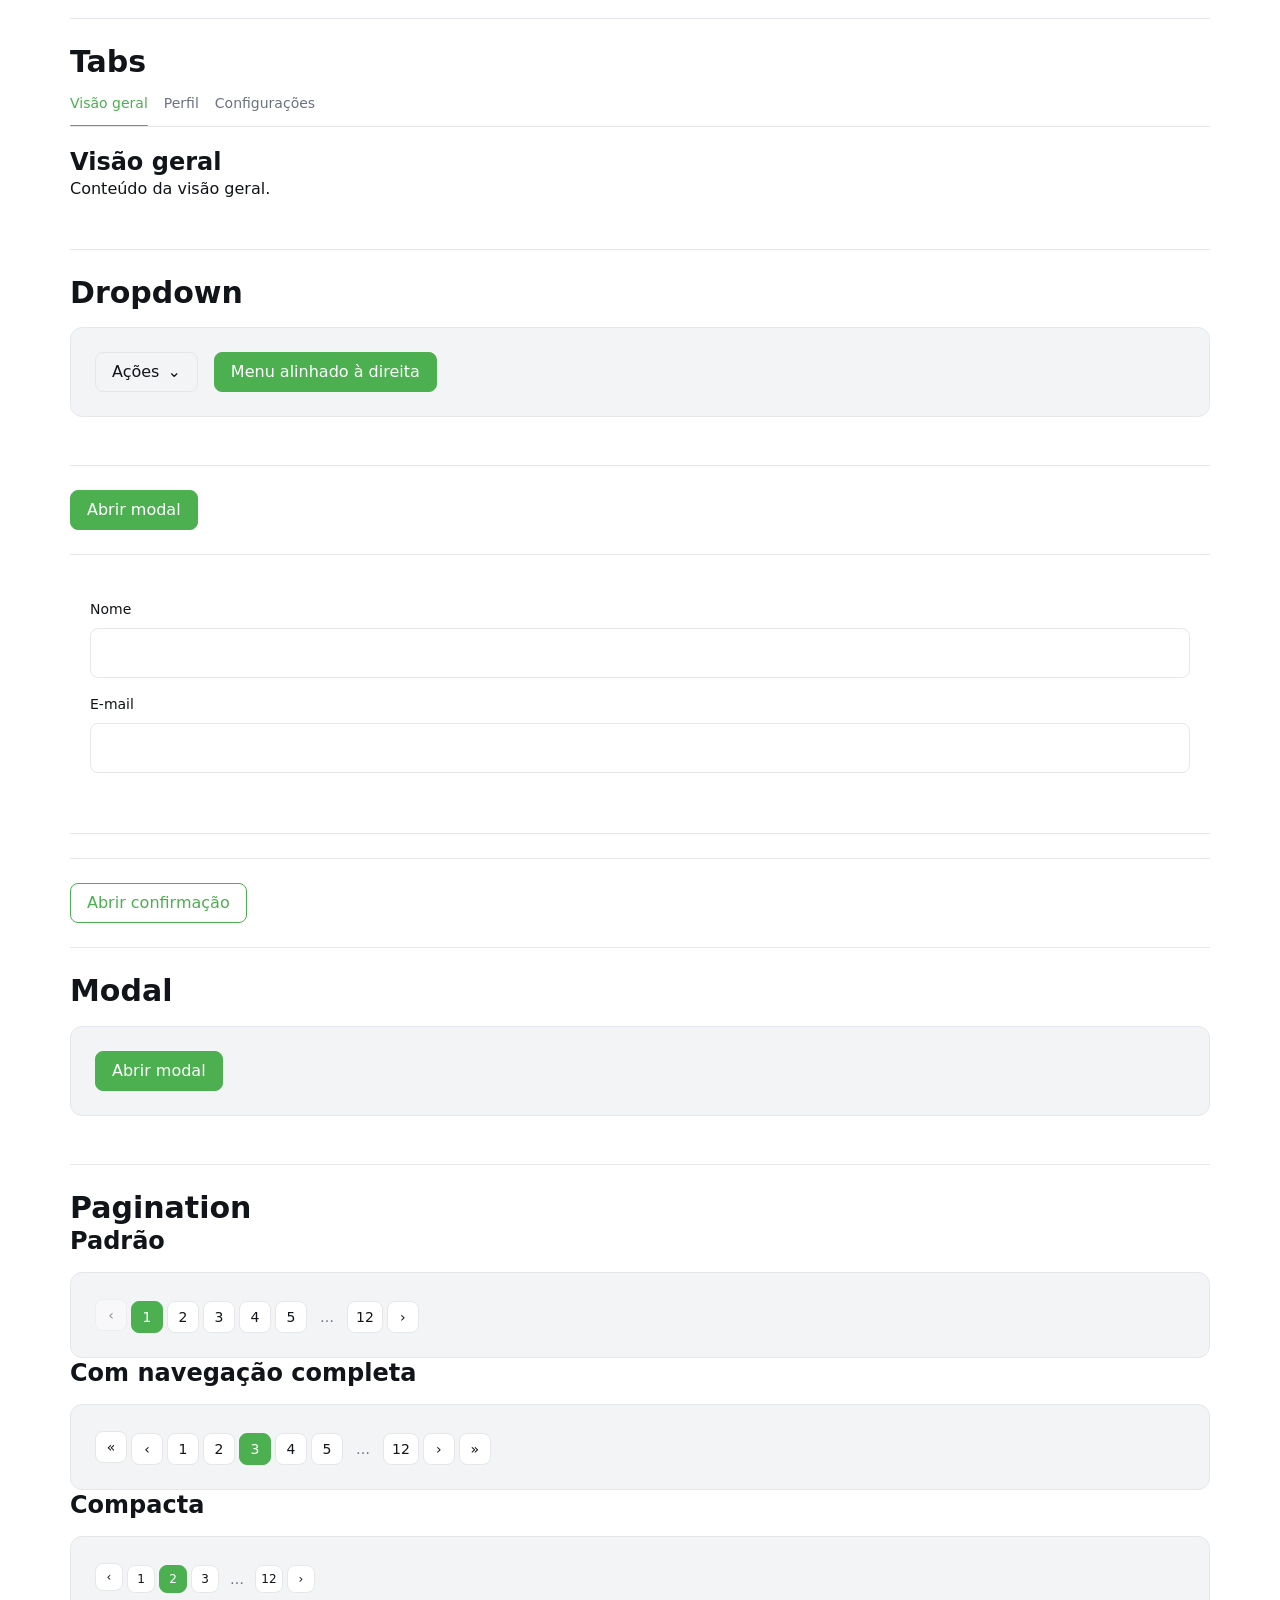
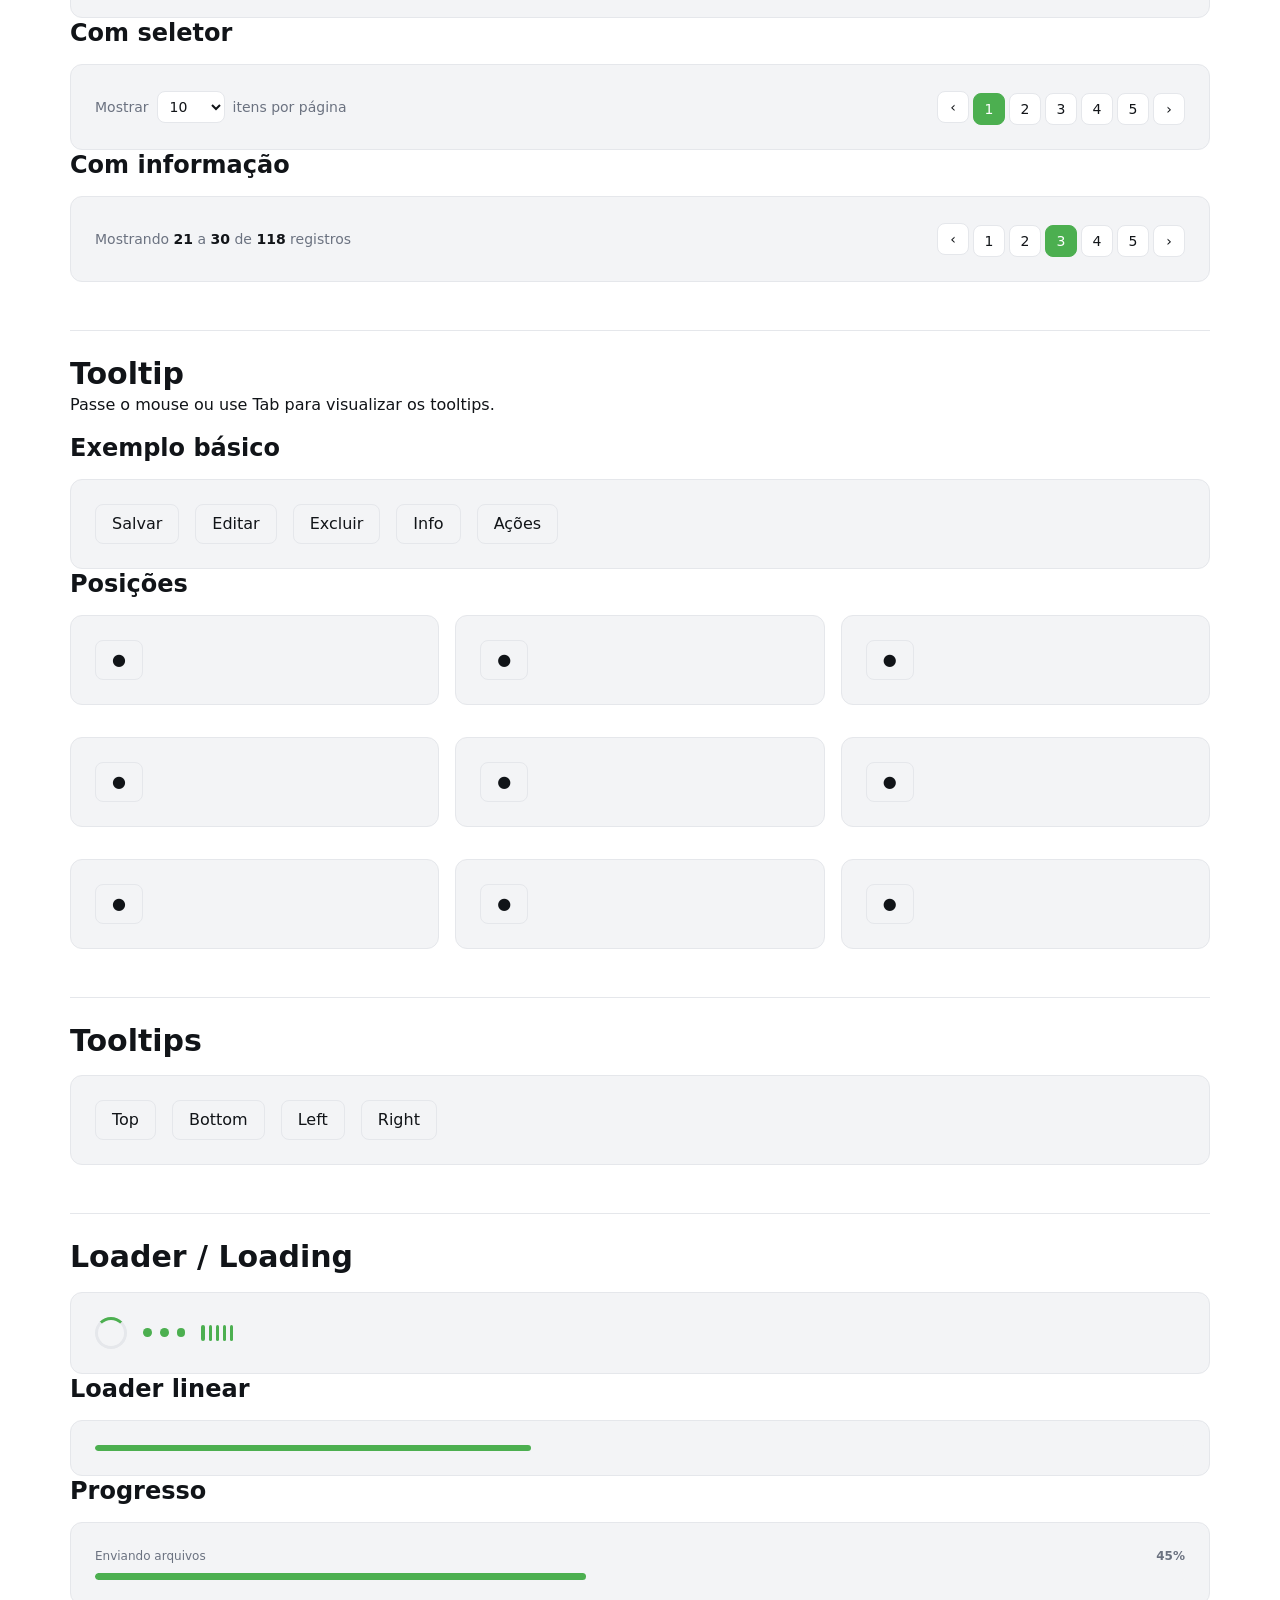
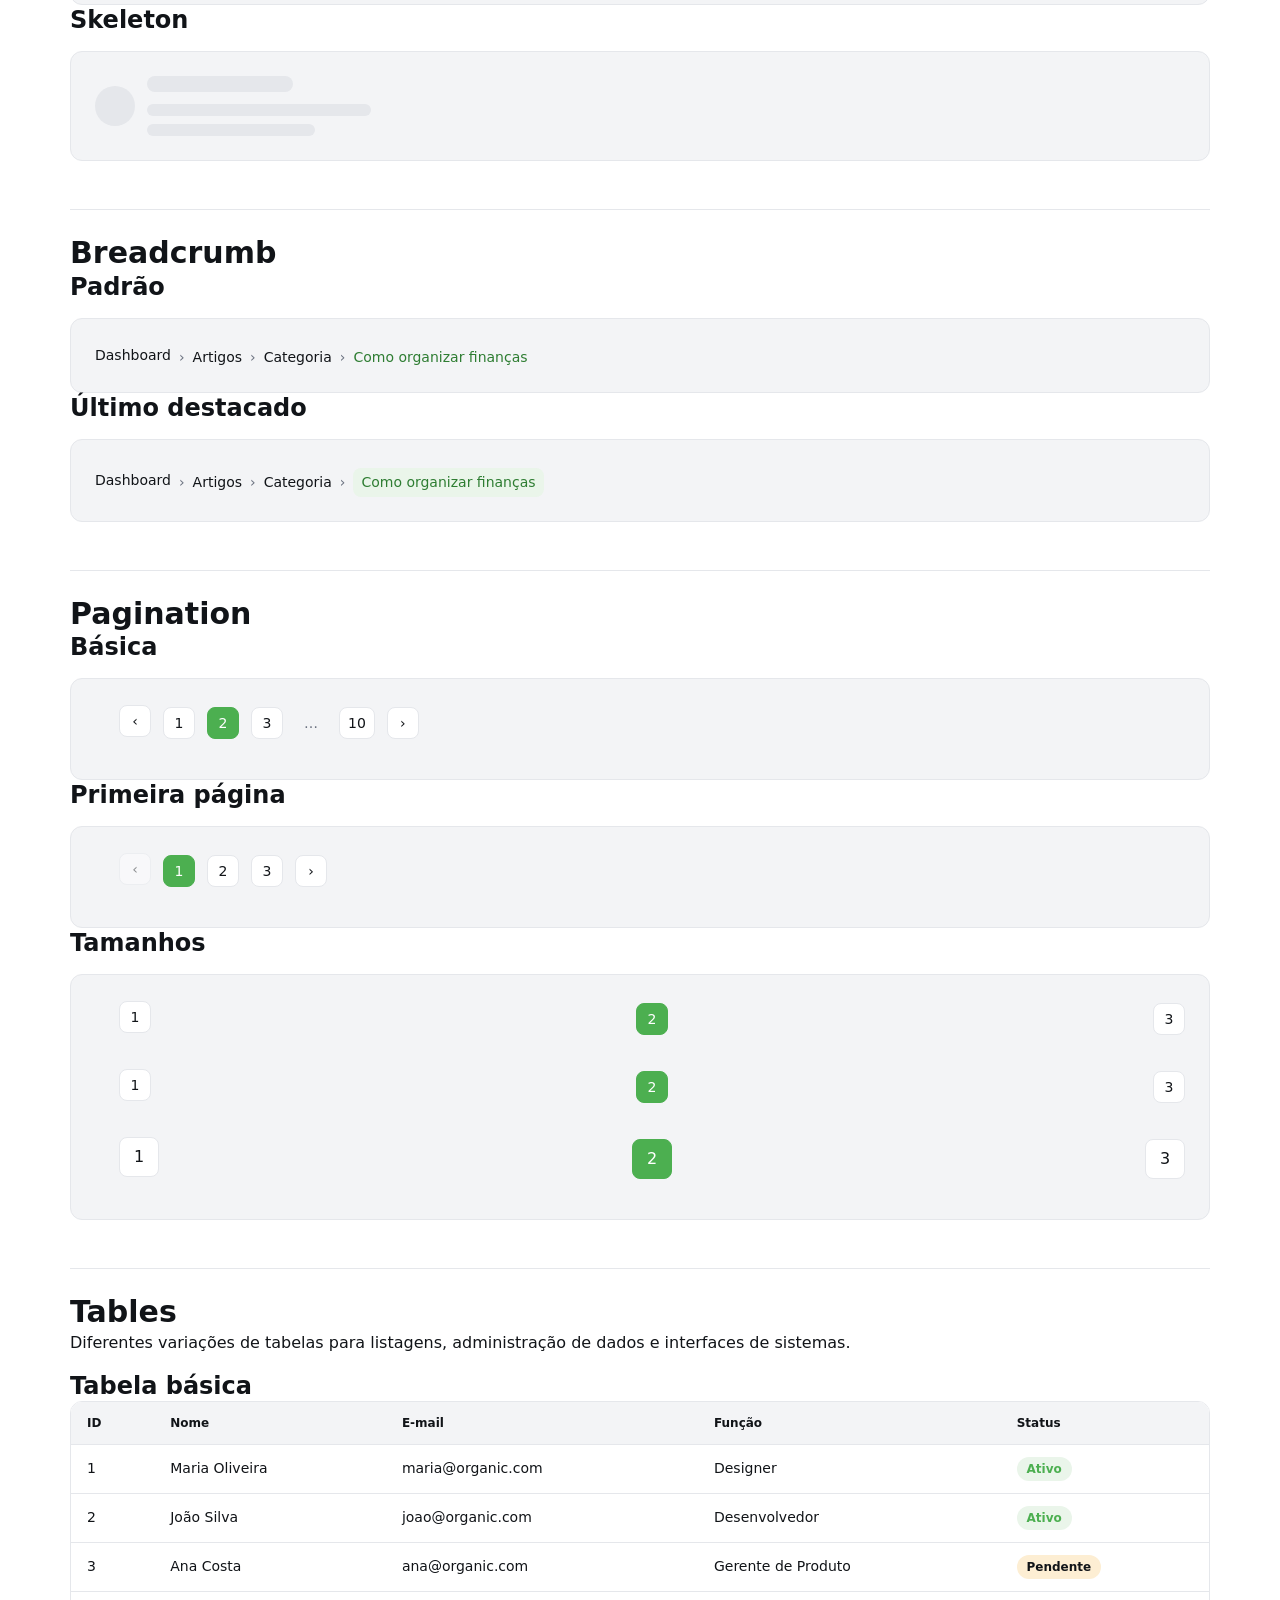
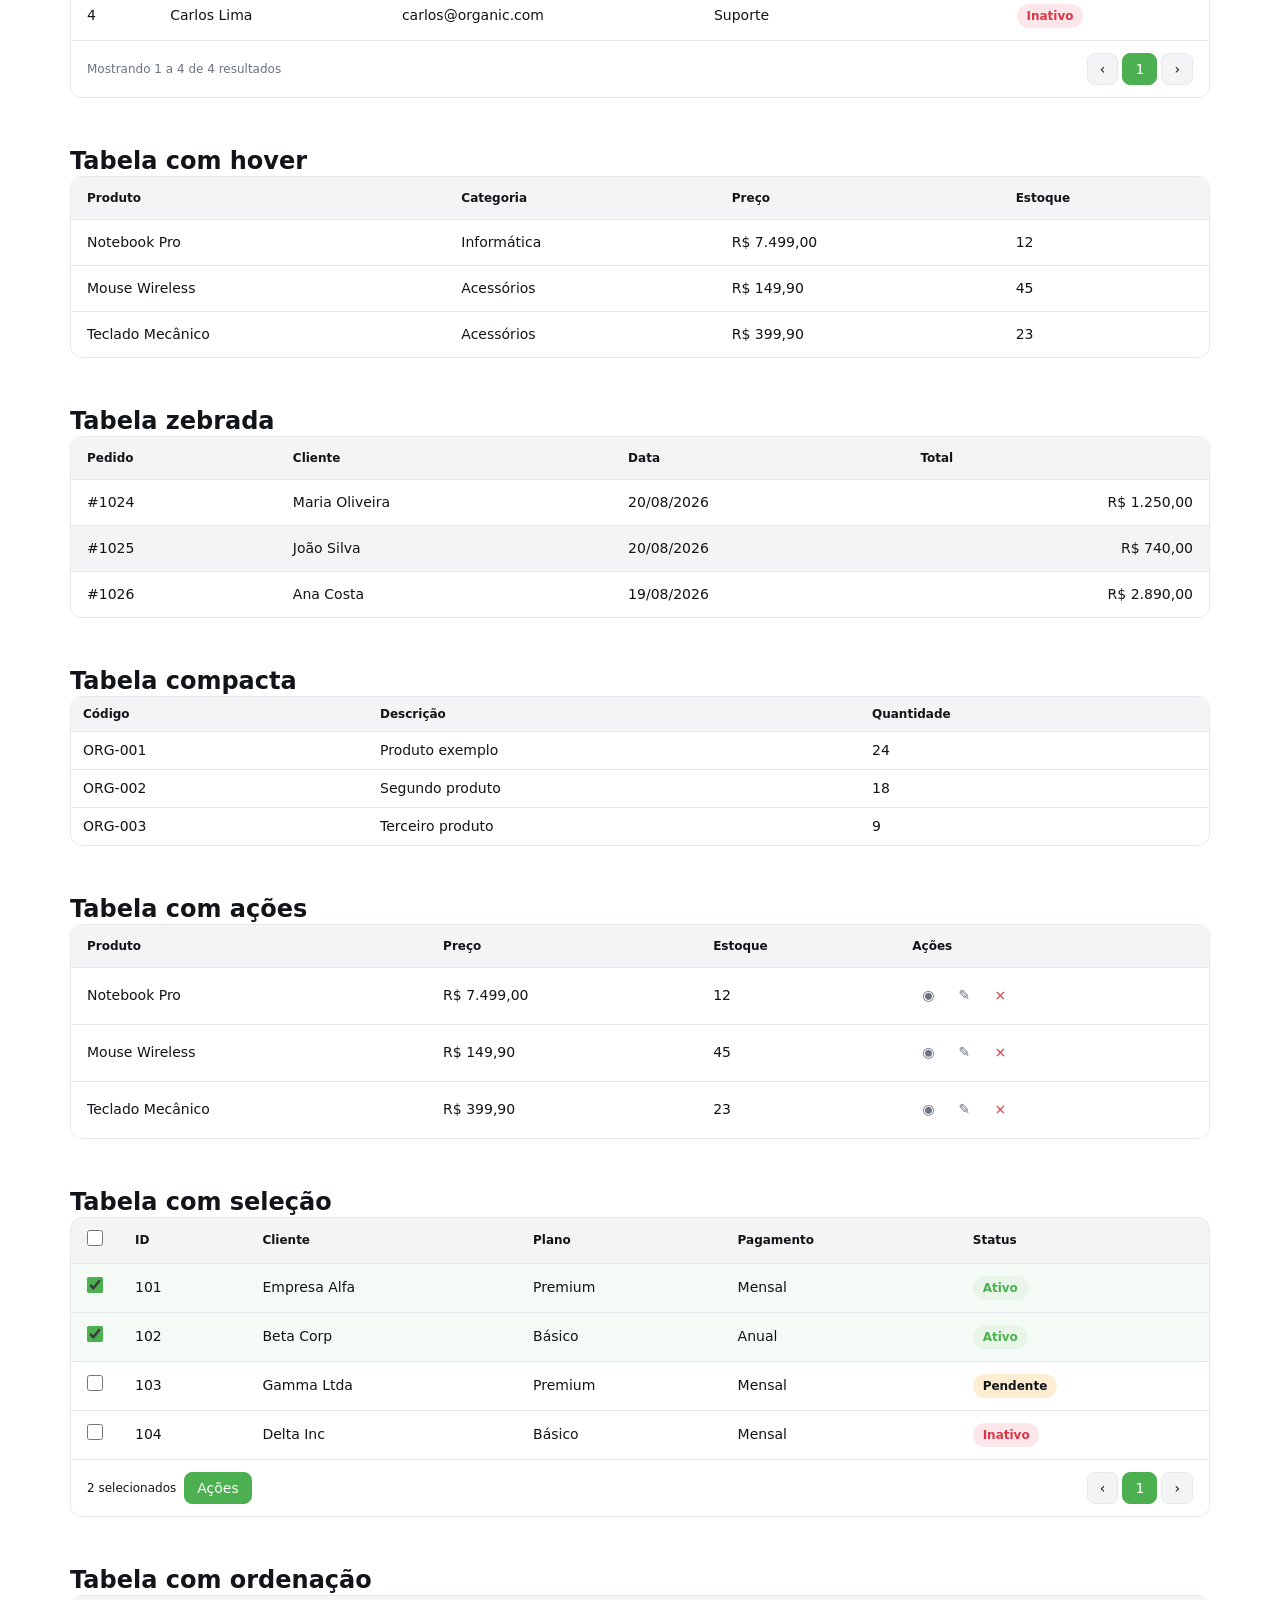
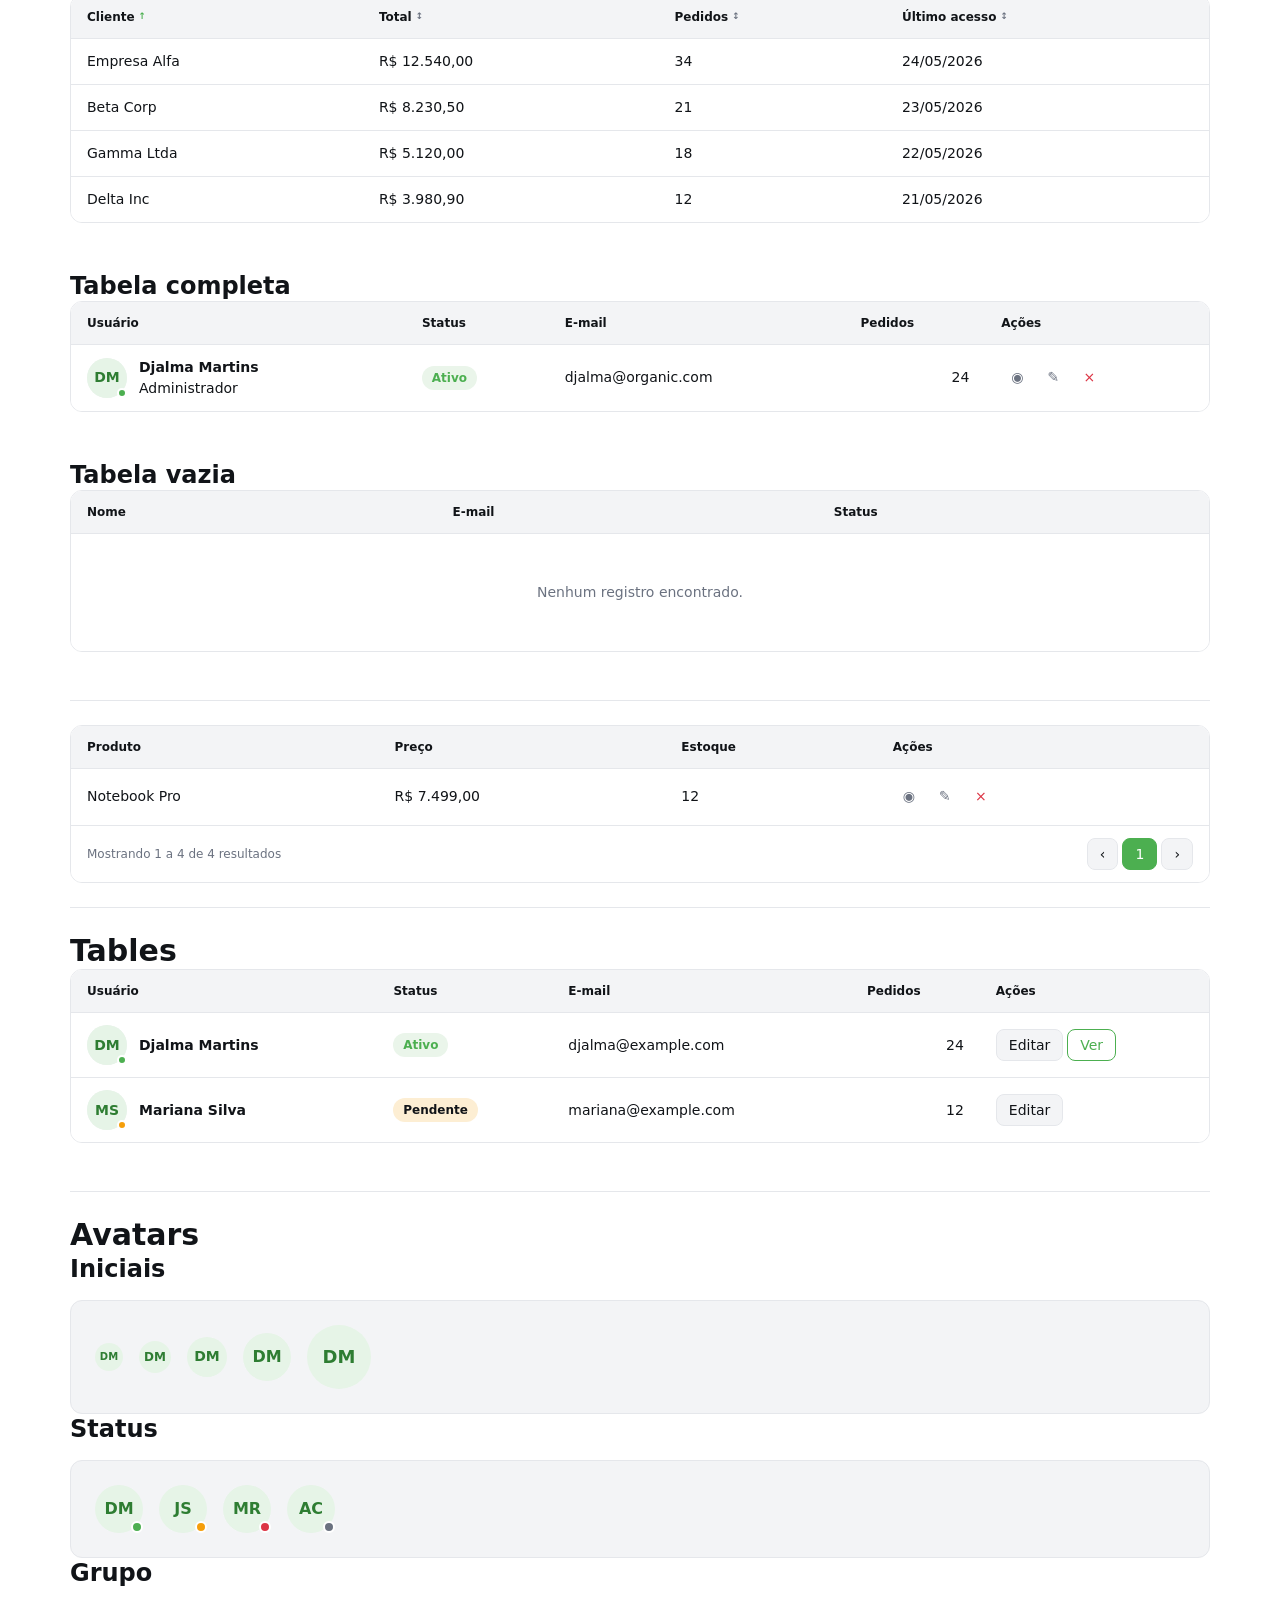
==== commit 047e497e: "Add Organic v2 empty state and file upload" ====
--- a/examples/index.html
+++ b/examples/index.html
@@ -83,8 +83,167 @@
     <hr>    <hr>
     <hr>
     <hr>
-    <hr>    <hr>
-
+    <section>
+        <h2>File Upload</h2>
+
+        <div class="preview">
+
+            <div style="width: 100%;">
+
+                <label
+                        class="org-upload"
+                        data-org-upload
+                >
+
+                    <input
+                            class="org-upload-input"
+                            type="file"
+                            multiple
+                            data-org-upload-input
+                    >
+
+                    <span
+                            class="org-upload-icon"
+                            aria-hidden="true"
+                    >
+                    ↑
+                </span>
+
+                    <strong class="org-upload-title">
+                        Arraste arquivos ou clique para selecionar
+                    </strong>
+
+                    <p class="org-upload-text">
+                        PNG, JPG, PDF ou outros arquivos permitidos.
+                    </p>
+
+                </label>
+
+                <div
+                        class="org-upload-files"
+                        data-org-upload-files
+                ></div>
+
+            </div>
+
+        </div>
+    </section>
+    <hr>
+    <section>
+        <h2>Empty State</h2>
+
+        <div class="org-empty">
+
+            <div class="org-empty-icon" aria-hidden="true">
+                +
+            </div>
+
+            <h3 class="org-empty-title">
+                Nenhum projeto encontrado
+            </h3>
+
+            <p class="org-empty-text">
+                Você ainda não possui projetos cadastrados.
+                Crie o primeiro para começar.
+            </p>
+
+            <div class="org-empty-actions">
+
+                <button class="org-btn org-btn-primary">
+                    Criar projeto
+                </button>
+
+                <button class="org-btn org-btn-light">
+                    Saiba mais
+                </button>
+
+            </div>
+
+        </div>
+    </section>
+    <hr>
+    <section>
+        <h2>Code</h2>
+
+        <div
+                class="org-code"
+                data-org-code
+        >
+
+            <header class="org-code-header">
+
+                <div class="org-code-tabs">
+
+                    <button
+                            class="org-code-tab is-active"
+                            type="button"
+                            data-org-code-tab="html"
+                    >
+                        HTML
+                    </button>
+
+                    <button
+                            class="org-code-tab"
+                            type="button"
+                            data-org-code-tab="css"
+                    >
+                        CSS
+                    </button>
+
+                    <button
+                            class="org-code-tab"
+                            type="button"
+                            data-org-code-tab="js"
+                    >
+                        JavaScript
+                    </button>
+
+                </div>
+
+
+                <button
+                        class="org-code-copy"
+                        type="button"
+                        data-org-code-copy
+                >
+                    Copiar
+                </button>
+
+            </header>
+
+
+            <div class="org-code-body">
+
+                <div
+                        data-org-code-panel="html"
+                >
+<pre><code>&lt;button class="org-btn org-btn-primary"&gt;
+    Organic
+&lt;/button&gt;</code></pre>
+                </div>
+
+
+                <div
+                        data-org-code-panel="css"
+                        hidden
+                >
+<pre><code>.org-btn {
+    display: inline-flex;
+}</code></pre>
+                </div>
+
+
+                <div
+                        data-org-code-panel="js"
+                        hidden
+                >
+                    <pre><code>console.log("Organic UI");</code></pre>
+                </div>
+
+            </div>
+
+        </div>
+    </section>
     <hr>
     <header class="org-navbar">
 
--- a/src/css/organic.css
+++ b/src/css/organic.css
@@ -42,4 +42,6 @@
 @import "./components/offcanvas.css";
 @import "./components/navbar.css";
 @import "./components/sidebar.css";
-@import "./components/code.css";+@import "./components/code.css";
+@import "./components/empty-state.css";
+@import "./components/upload.css";
